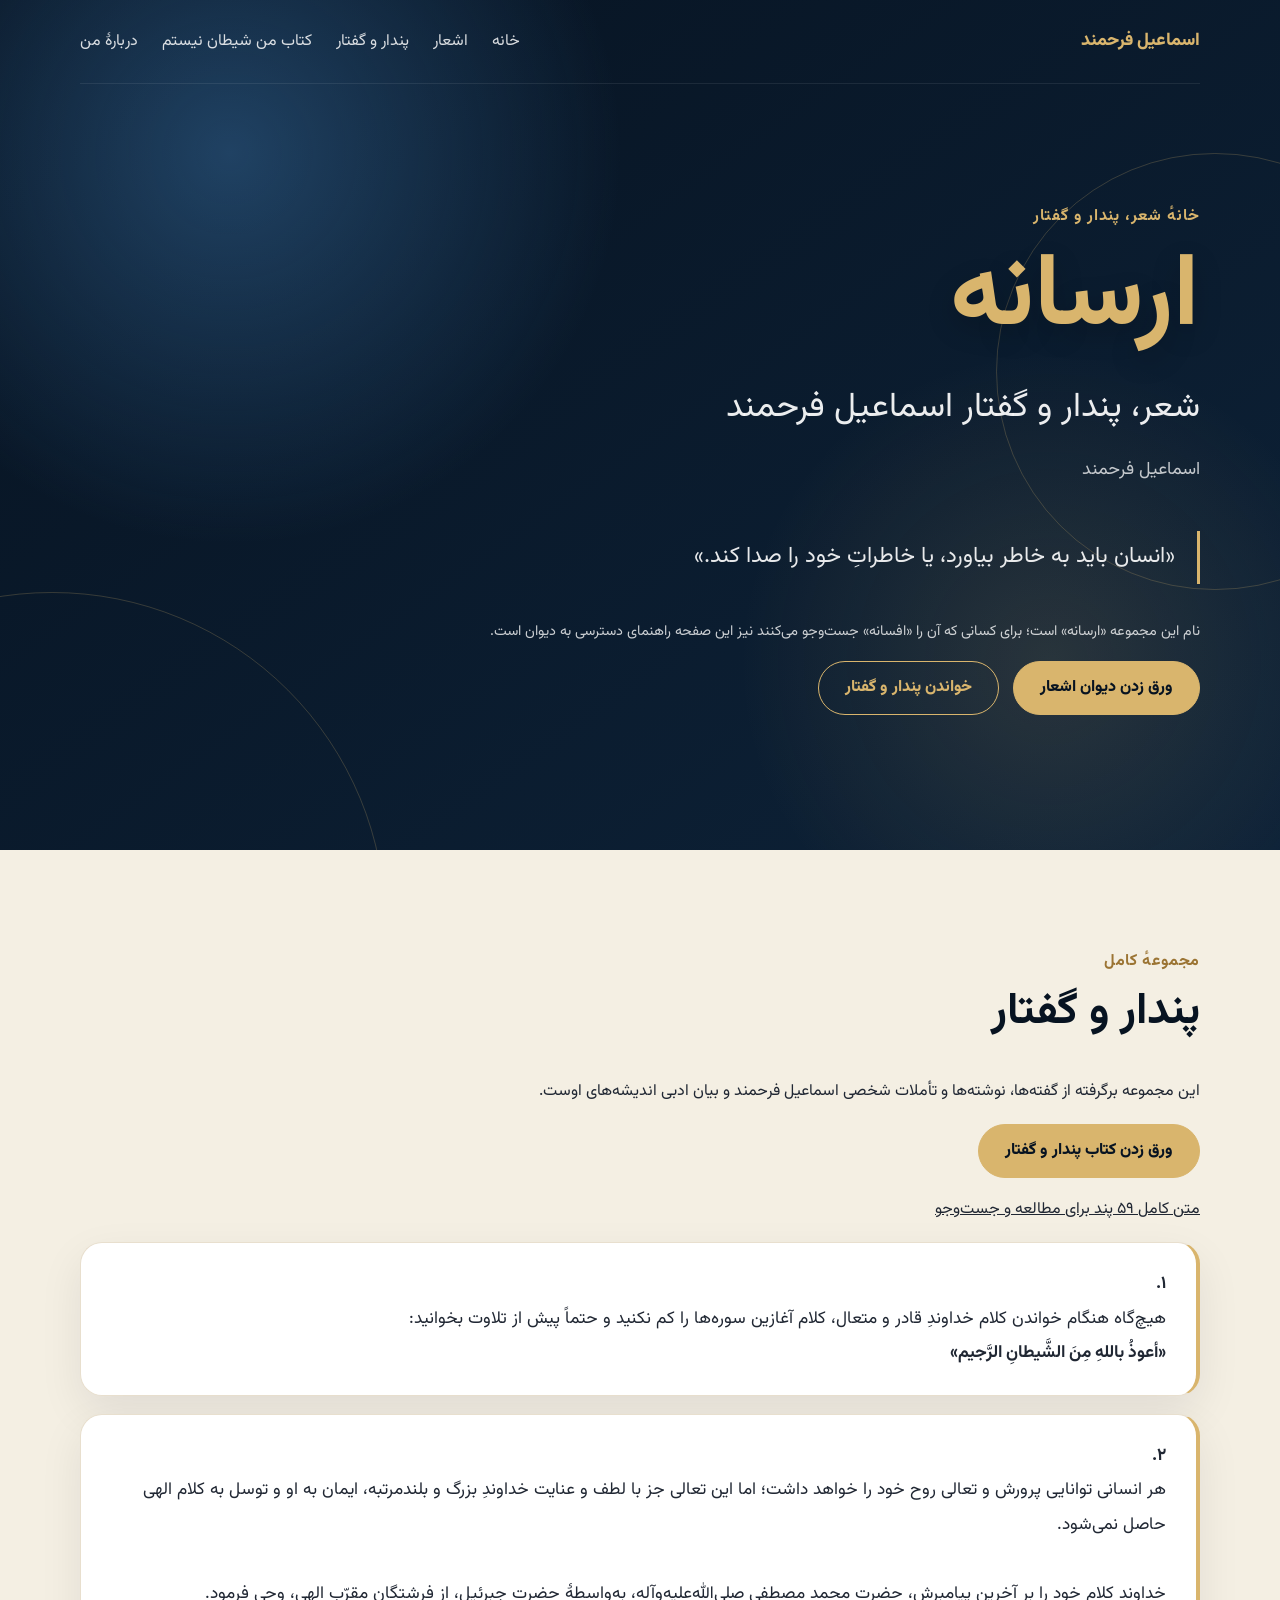
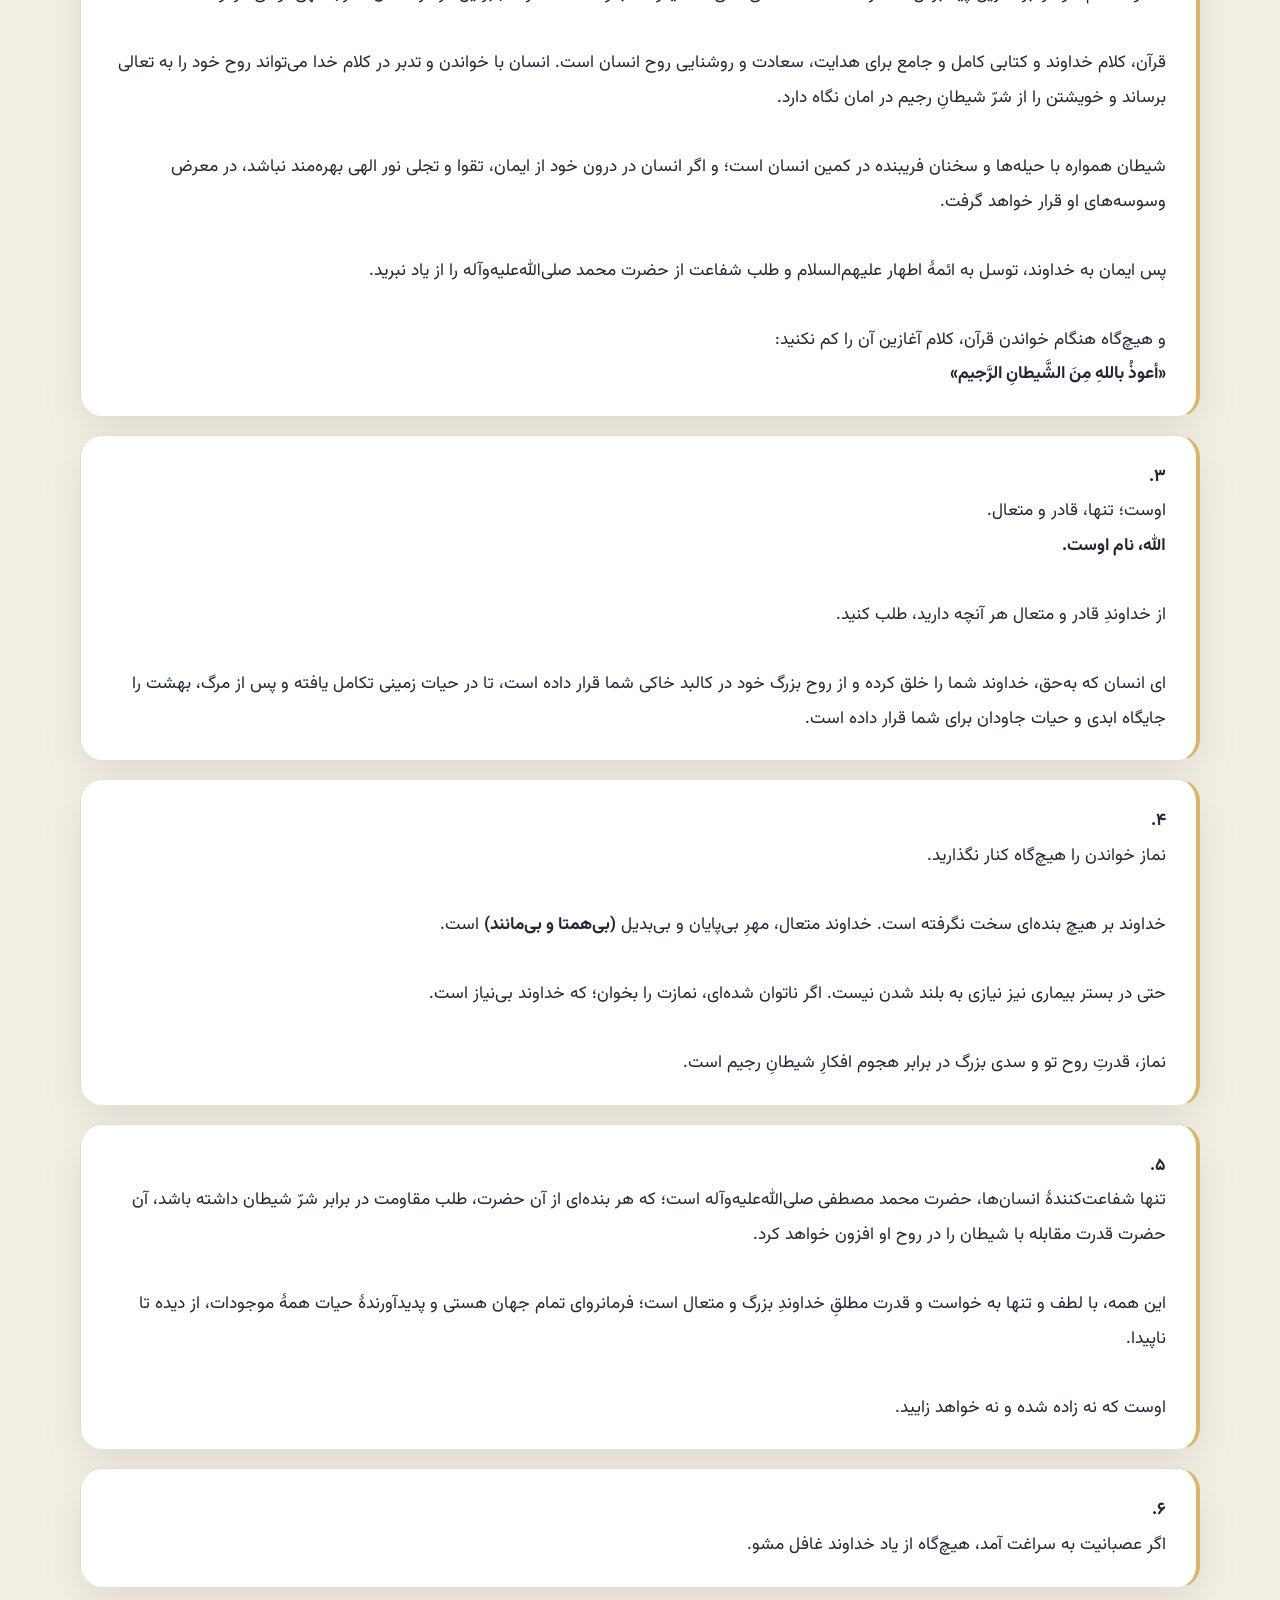
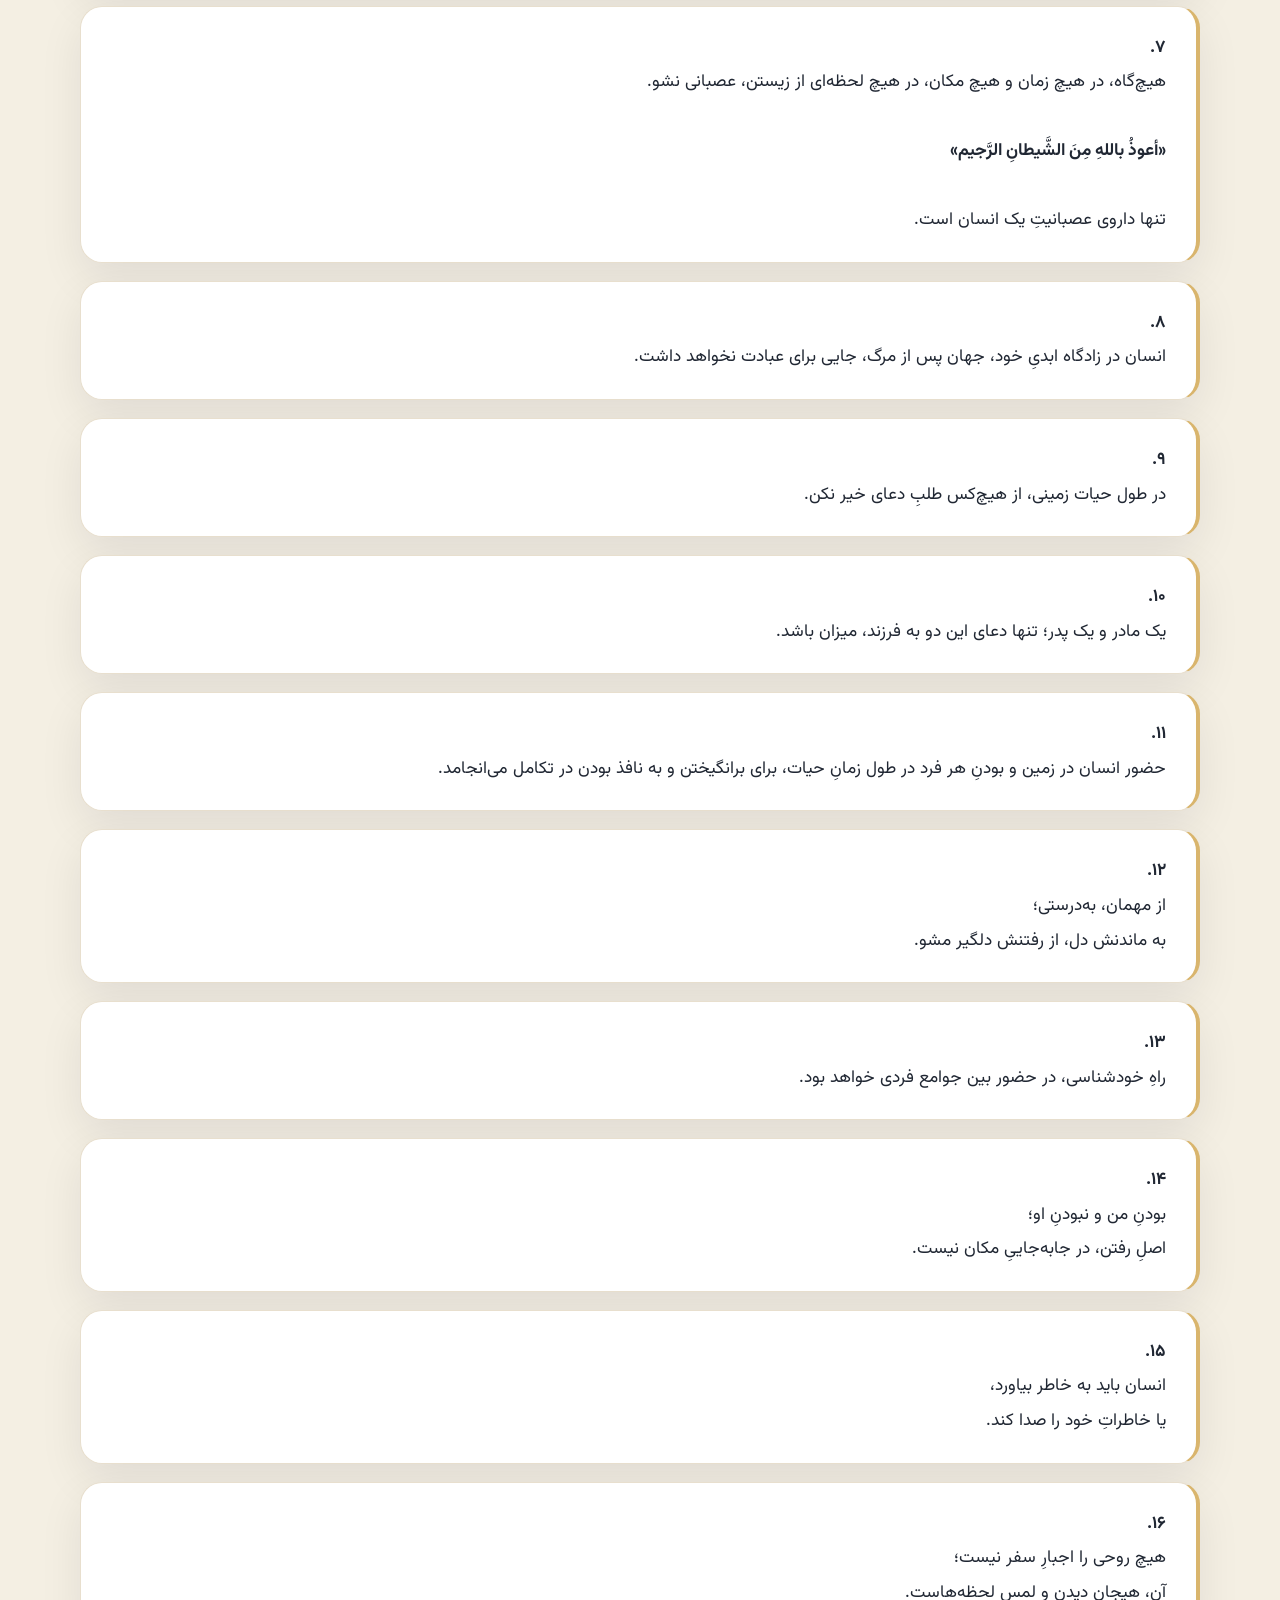
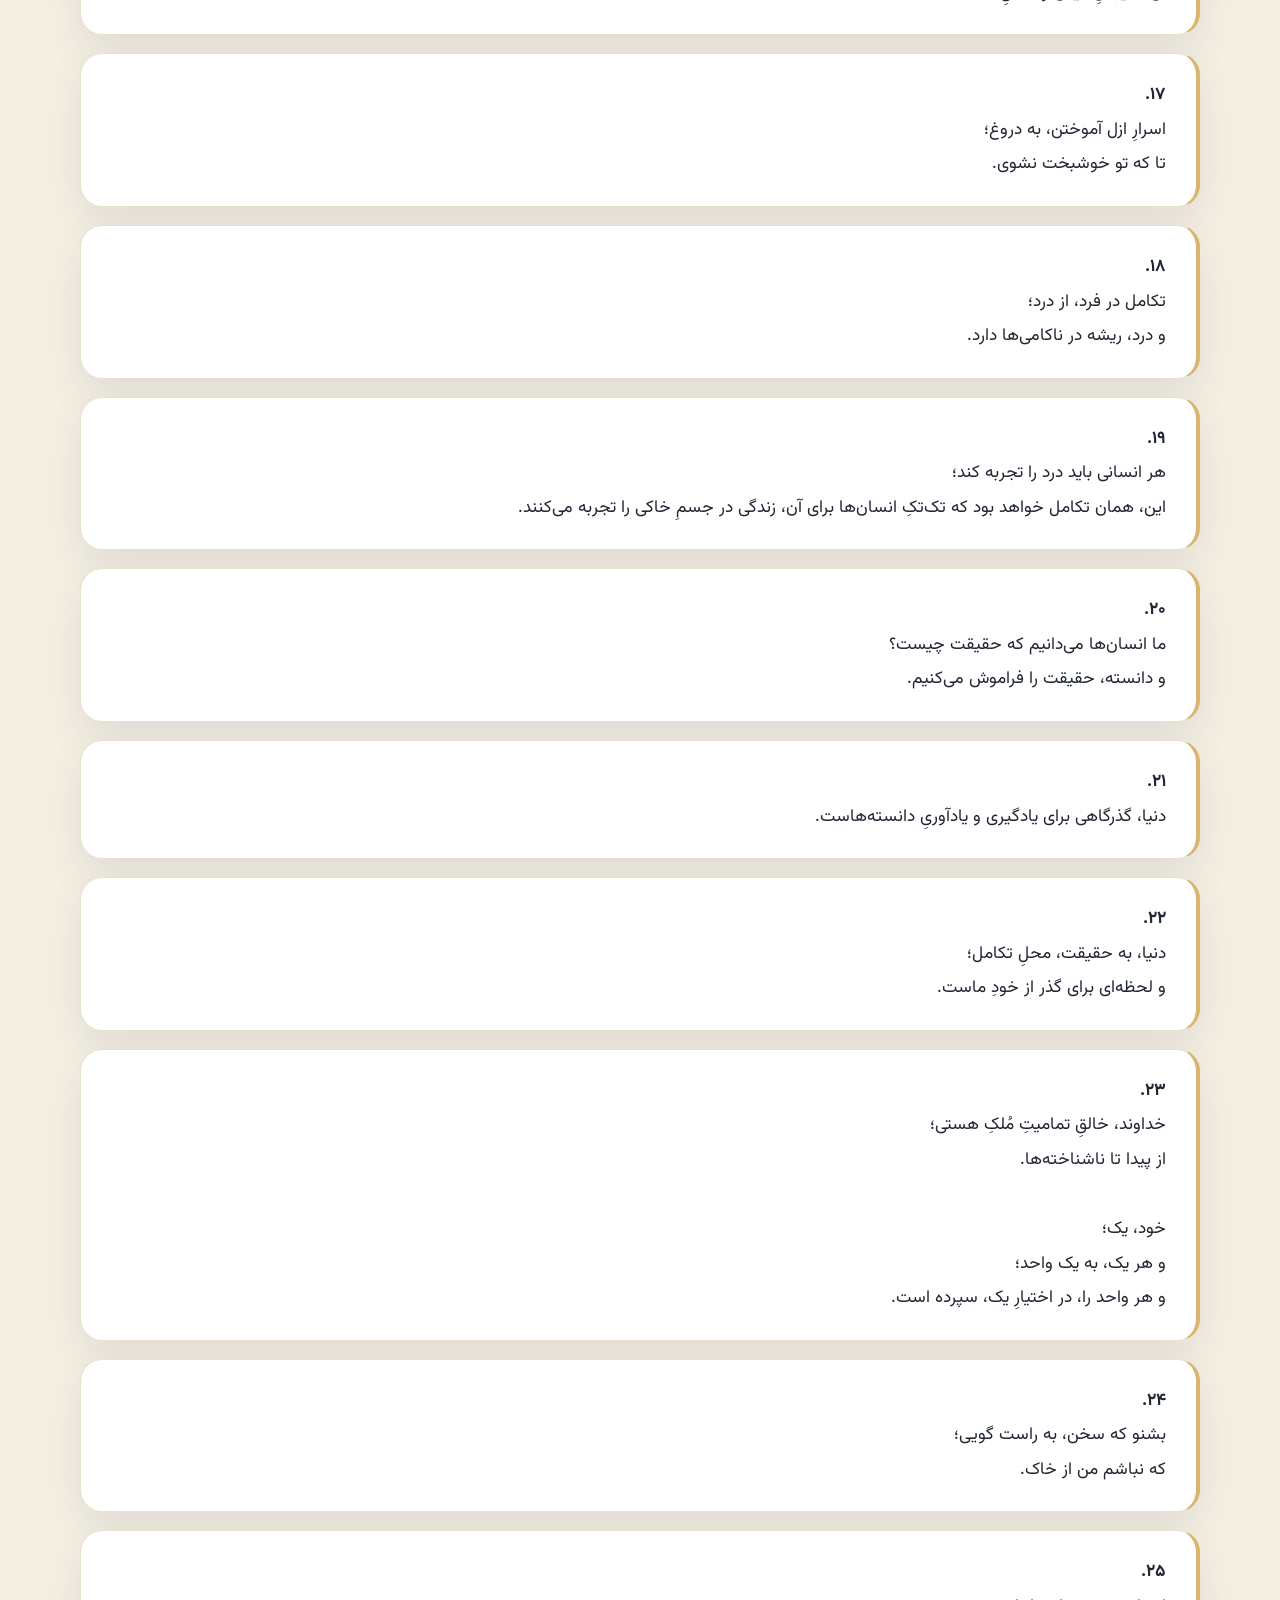
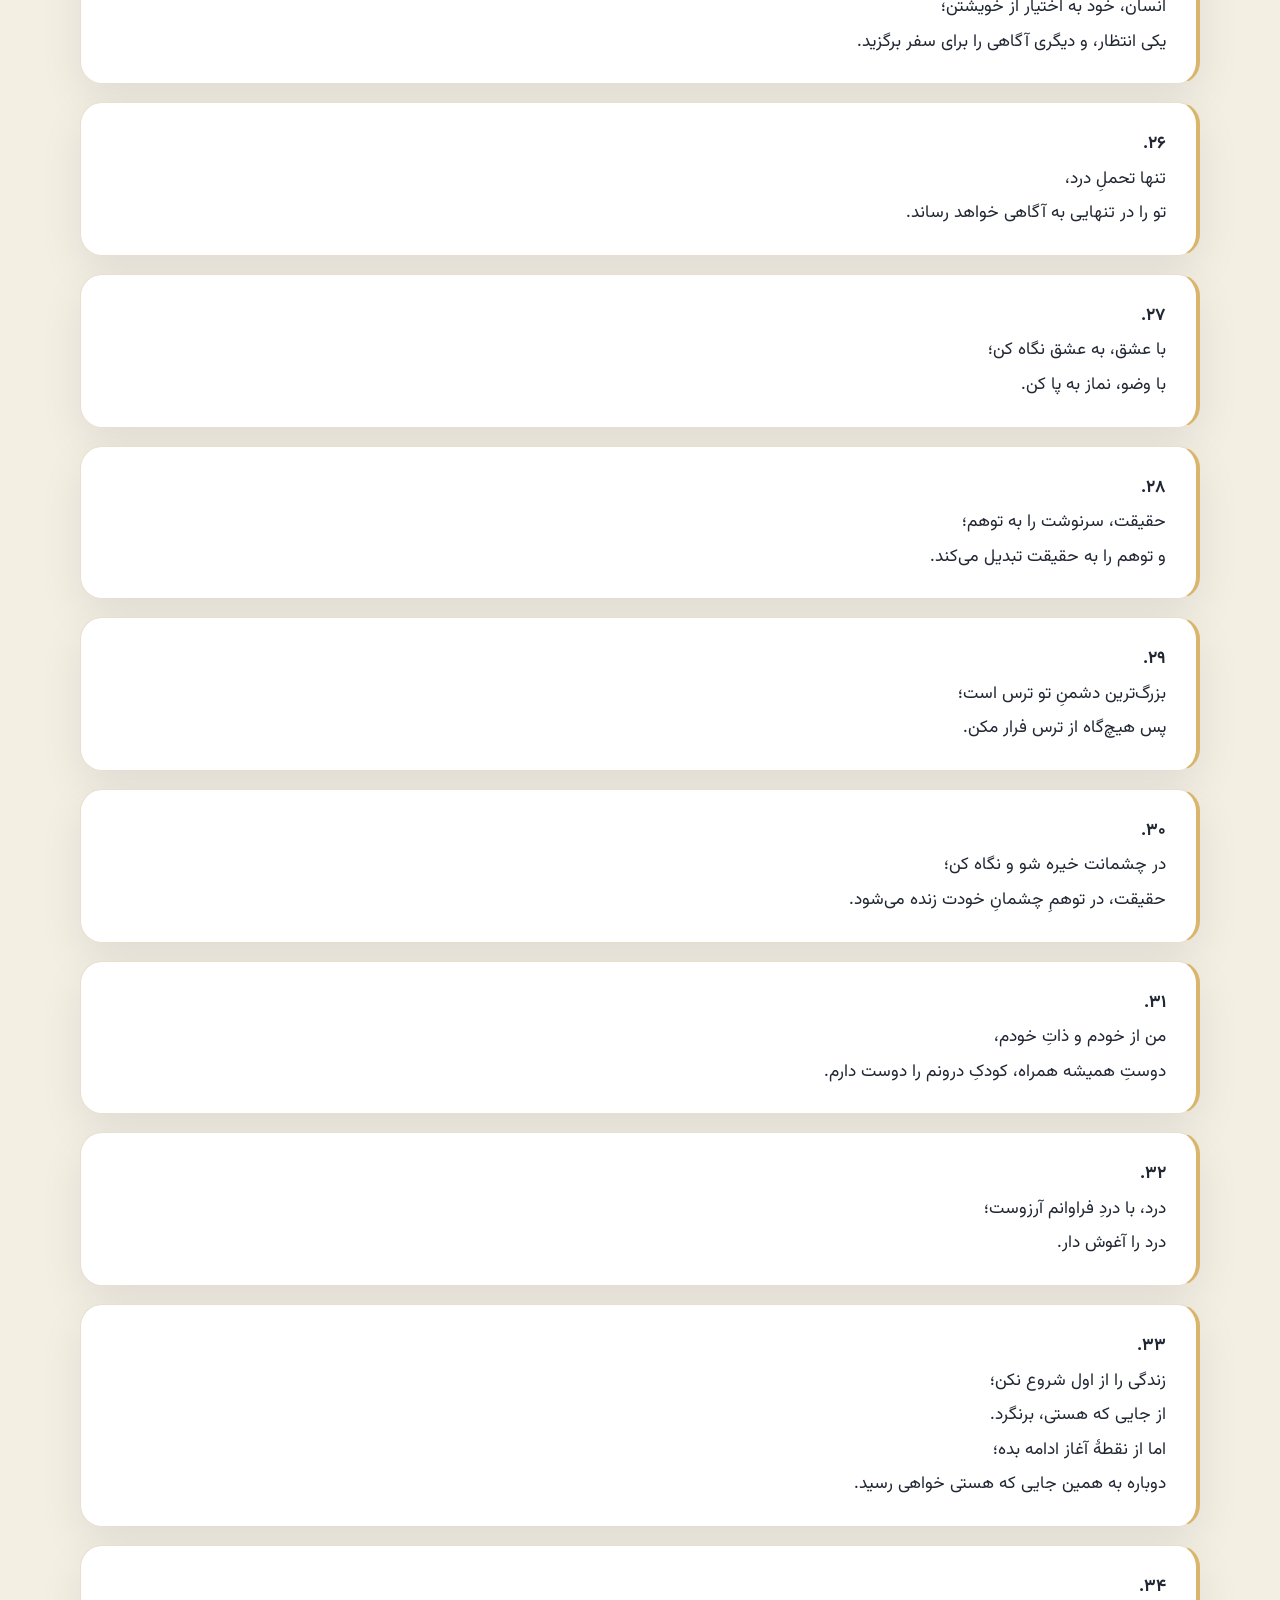
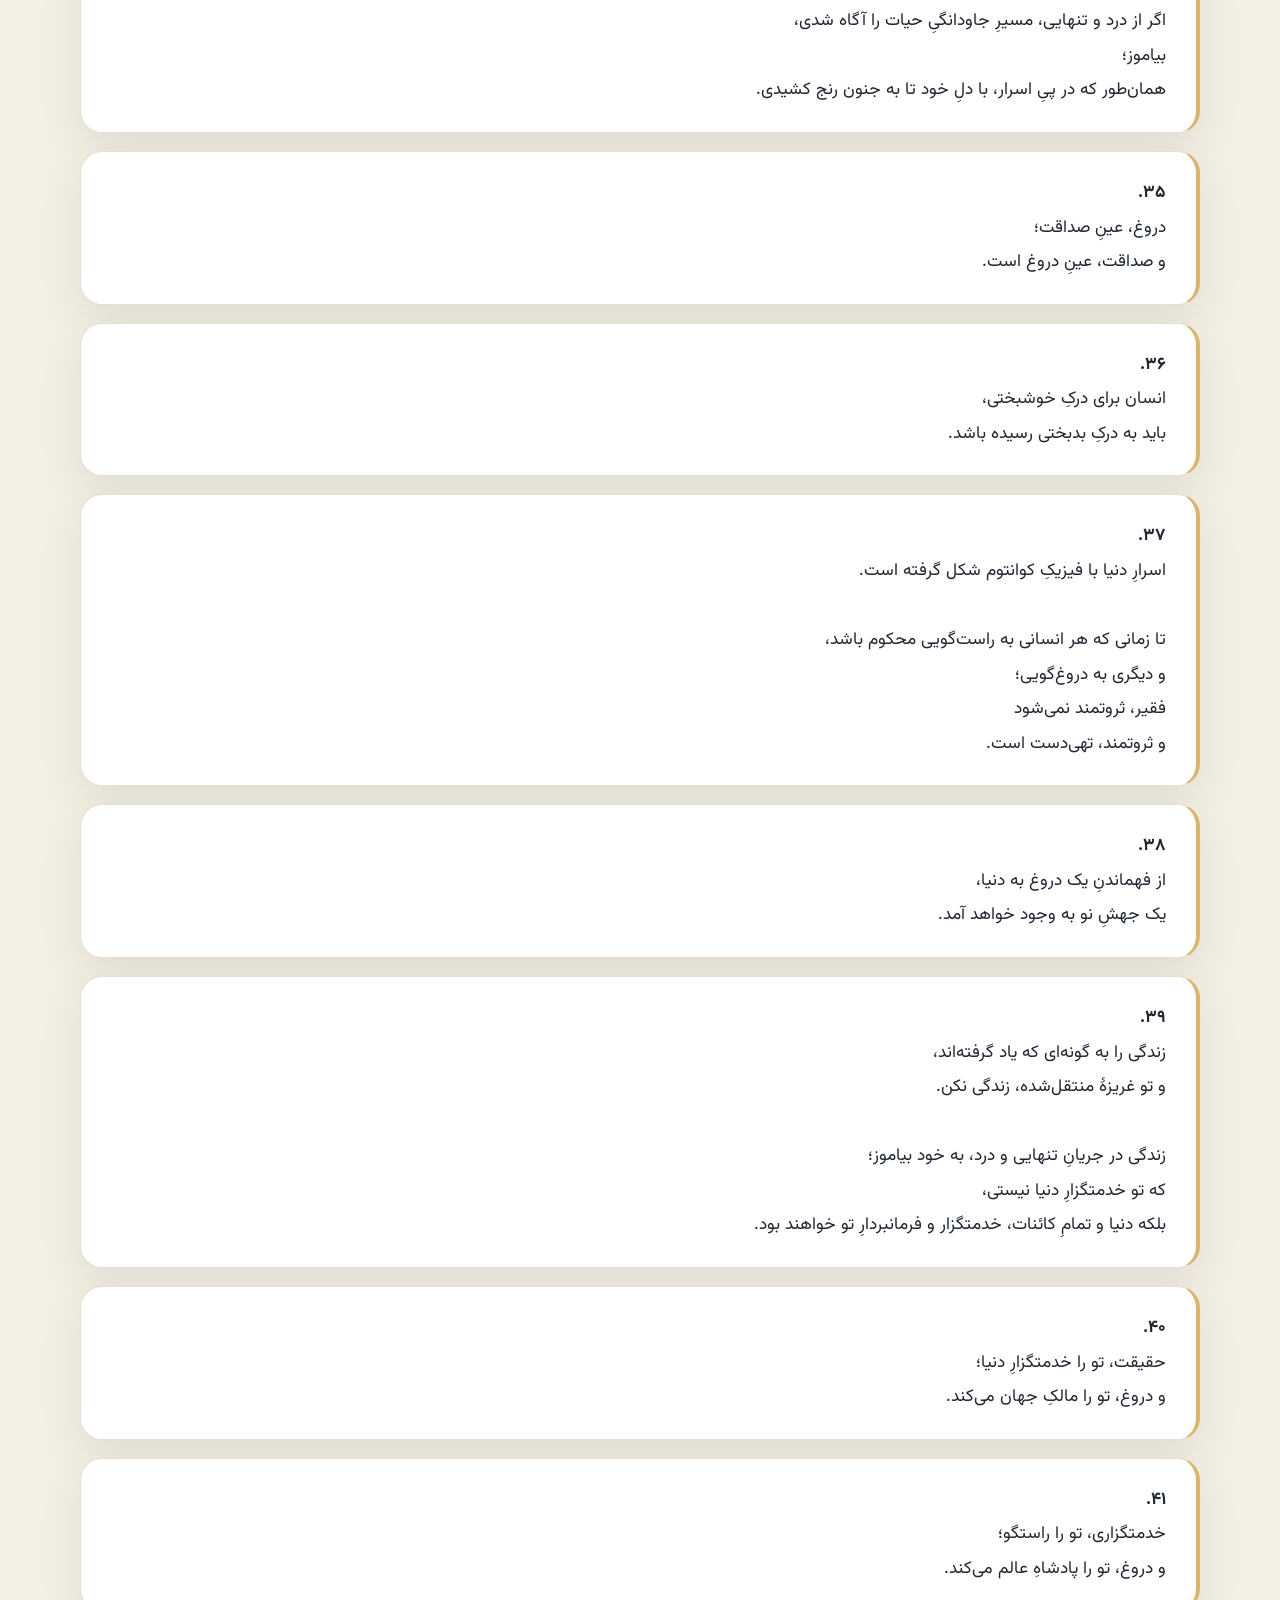
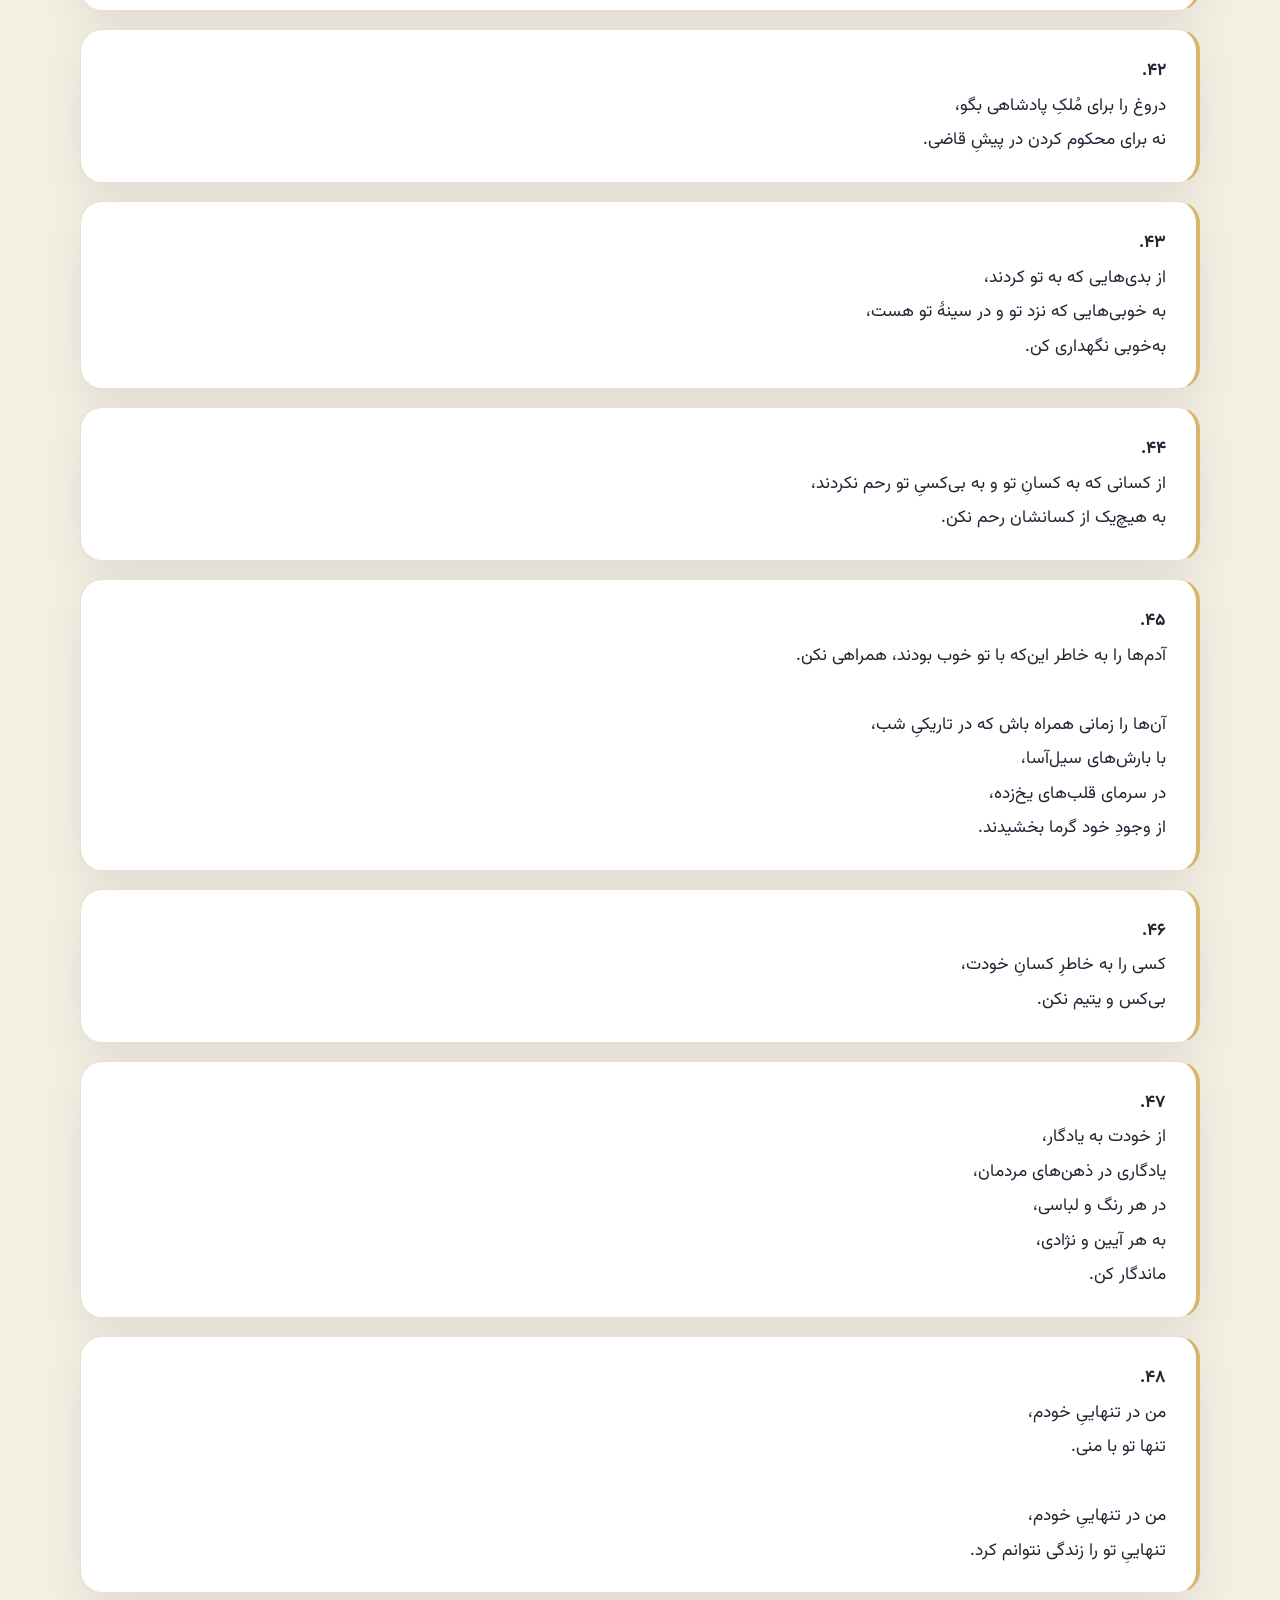
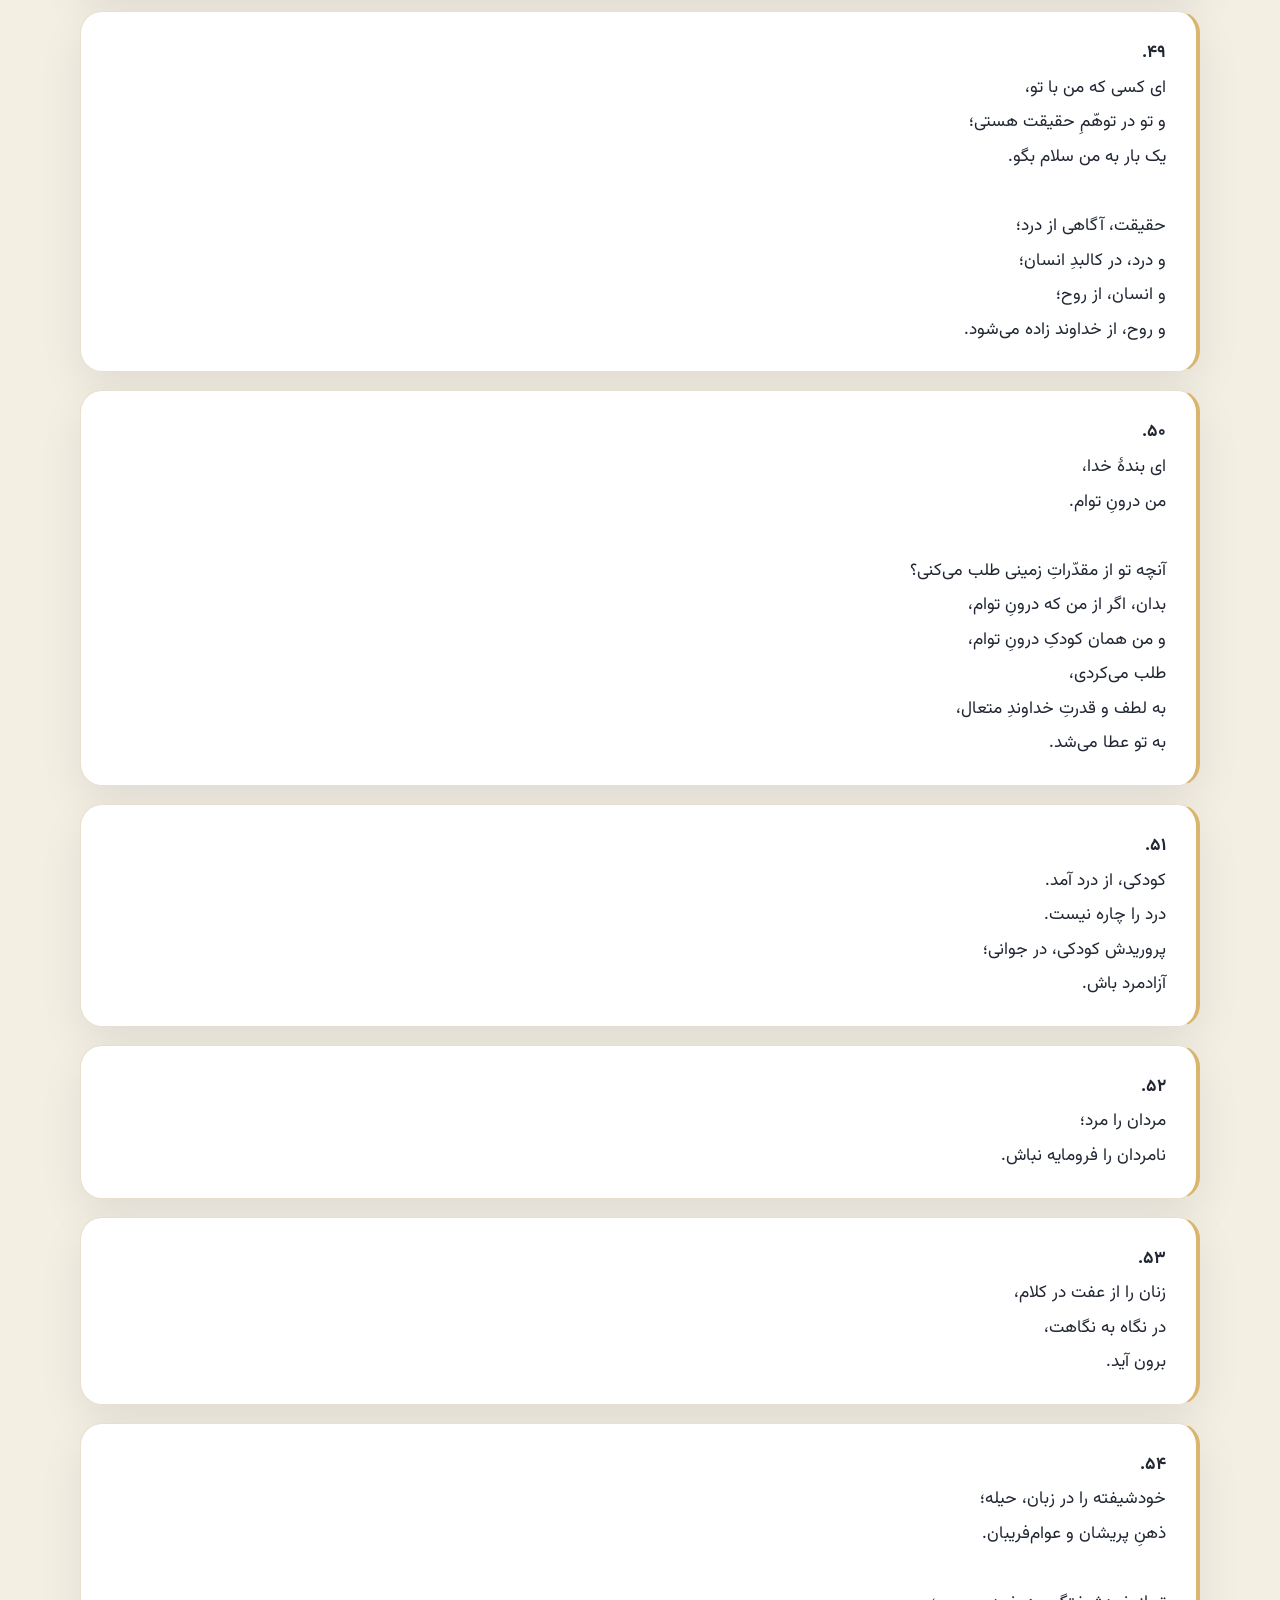
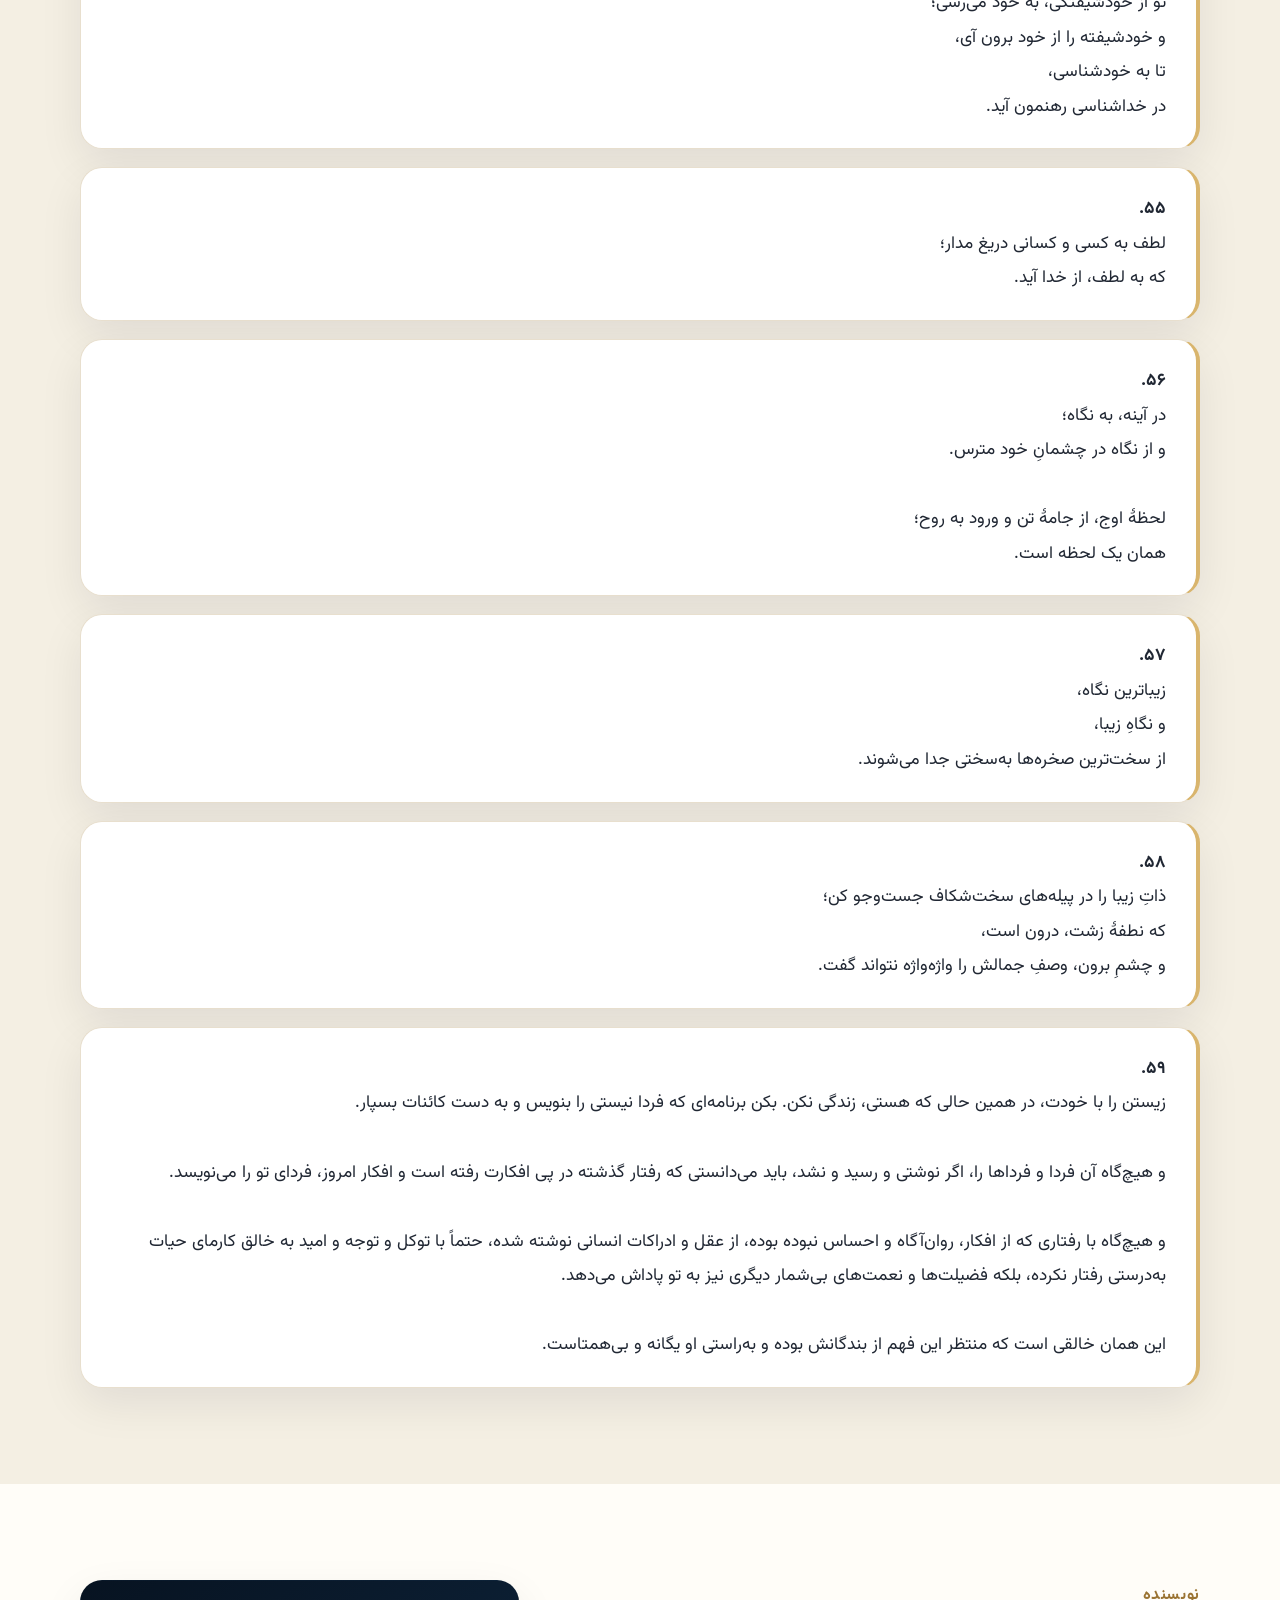
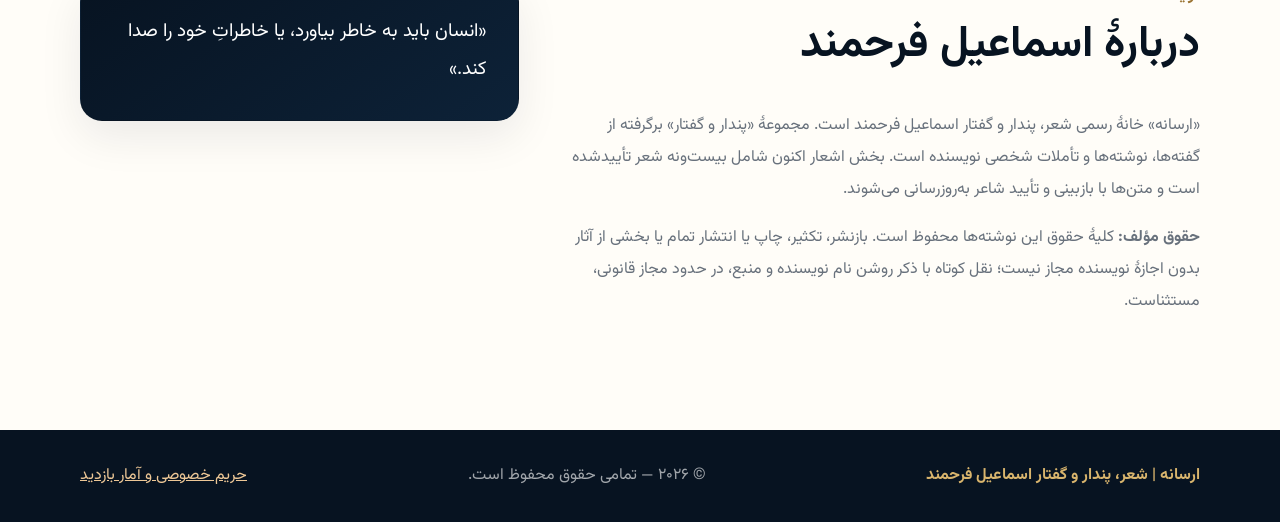
==== index.html @ 46fa3c2d "Open public book reader from Arsaneh homepage" ====
<!doctype html>
<html lang="fa" dir="rtl">
<head>
  <meta charset="utf-8">
  <meta name="viewport" content="width=device-width, initial-scale=1">
  <meta name="theme-color" content="#071321">
  <meta name="description" content="ارسانه، دیوان مصور اشعار و پندار و گفتار اسماعیل فرحمند؛ مجموعه شعر فارسی، اشعار عاشقانه و ادبیات معاصر. برای جست‌وجوی نام ارسانه یا افسانه از این صفحه دیدن کنید.">
  <meta name="author" content="اسماعیل فرحمند"><meta name="keywords" content="ارسانه, افسانه, دیوان ارسانه, اشعار اسماعیل فرحمند, اسماعیل فرحمند, شعر فارسی, پندار و گفتار">
  <meta name="robots" content="index,follow,max-image-preview:large">
  <meta property="og:locale" content="fa_IR">
  <meta property="og:type" content="website">
  <meta property="og:title" content="ارسانه | شعر، پندار و گفتار اسماعیل فرحمند">
  <meta property="og:description" content="ارسانه؛ شعر، پندار و گفتار اسماعیل فرحمند">
  <meta property="og:url" content="https://esmaeilfarahmandp-sys.github.io/">
  <link rel="canonical" href="https://esmaeilfarahmandp-sys.github.io/">
  <title>ارسانه | شعر، پندار و گفتار اسماعیل فرحمند</title>
  <link rel="stylesheet" href="style.css">

  <link rel="alternate" href="https://esmaeilfarahmandp-sys.github.io/sayings-text.html" title="متن کامل پندارنامه و گفتارها" type="text/html">
  <link rel="alternate" href="https://esmaeilfarahmandp-sys.github.io/poems-text.html" title="متن کامل اشعار ارسانه" type="text/html">
  <meta property="og:image:alt" content="دیوان شعر و پندار و گفتار اسماعیل فرحمند">
  <script type="application/ld+json">{"@context":"https://schema.org","@graph":[{"@type":"WebSite","@id":"https://esmaeilfarahmandp-sys.github.io/#website","name":"ارسانه","alternateName":["Arsaneh","اسماعیل فرحمند","دیوان ارسانه"],"url":"https://esmaeilfarahmandp-sys.github.io/","inLanguage":"fa-IR","publisher":{"@id":"https://esmaeilfarahmandp-sys.github.io/#author"}},{"@type":"Person","@id":"https://esmaeilfarahmandp-sys.github.io/#author","name":"اسماعیل فرحمند","alternateName":"Esmaeil Farahmand","url":"https://esmaeilfarahmandp-sys.github.io/"},{"@type":"CollectionPage","@id":"https://esmaeilfarahmandp-sys.github.io/#home","name":"ارسانه | دیوان اشعار و پندارنامه","url":"https://esmaeilfarahmandp-sys.github.io/","isPartOf":{"@id":"https://esmaeilfarahmandp-sys.github.io/#website"},"about":{"@id":"https://esmaeilfarahmandp-sys.github.io/#author"},"inLanguage":"fa-IR"}]}</script>
<link rel="alternate" type="application/rss+xml" title="تازه‌های ارسانه" href="feed.xml">
<script src="assets/arsaneh-analytics.js" defer></script>
</head>
<body>
  <a class="skip-link" href="#main-content">رفتن به محتوای اصلی</a>

  <header id="home" class="hero">
    <nav class="nav wrap" aria-label="ناوبری اصلی">
      <a class="brand" href="#home" aria-label="خانهٔ اسماعیل فرحمند">اسماعیل فرحمند</a>
      <div class="links">
        <a href="#home">خانه</a>
        <a href="poems.html">اشعار</a>
        <a href="sayings-book.html">پندار و گفتار</a>
        <a href="book-reader.html">کتاب من شیطان نیستم</a>
        <a href="#about">دربارهٔ من</a>
      </div>
    </nav>

    <section class="hero-content wrap" aria-labelledby="site-title">
      <p class="eyebrow">خانهٔ شعر، پندار و گفتار</p>
      <h1 id="site-title">ارسانه</h1>
      <h2>شعر، پندار و گفتار اسماعیل فرحمند</h2>
      <p class="author">اسماعیل فرحمند</p>
      <blockquote>«انسان باید به خاطر بیاورد، یا خاطراتِ خود را صدا کند.»</blockquote>
      <p class="search-alias" style="font-size:.9rem;opacity:.78">نام این مجموعه «ارسانه» است؛ برای کسانی که آن را «افسانه» جست‌وجو می‌کنند نیز این صفحه راهنمای دسترسی به دیوان است.</p>
      <div class="hero-actions">
        <a class="button" href="poems.html">ورق زدن دیوان اشعار</a>
        <a class="button button-ghost" href="#sayings">خواندن پندار و گفتار</a>
      </div>
    </section>
  </header>

  <main id="main-content">
    <section id="sayings" class="section wrap" aria-labelledby="sayings-title">
      <div class="section-head">
        <span>مجموعهٔ کامل</span>
        <h2 id="sayings-title">پندار و گفتار</h2>
        <p>این مجموعه برگرفته از گفته‌ها، نوشته‌ها و تأملات شخصی اسماعیل فرحمند و بیان ادبی اندیشه‌های اوست.</p>
      </div>
      <p><a class="button" href="sayings-book.html">ورق زدن کتاب پندار و گفتار</a></p>
      <p><a href="sayings-text.html">متن کامل ۵۹ پند برای مطالعه و جست‌وجو</a></p>
      <div class="sayings">
        <blockquote><strong>۱.</strong><br>هیچ‌گاه هنگام خواندن کلام خداوندِ قادر و متعال، کلام آغازین سوره‌ها را کم نکنید و حتماً پیش از تلاوت بخوانید:<br><strong>«أعوذُ باللهِ مِنَ الشَّيطانِ الرَّجيم»</strong></blockquote>
        <blockquote><strong>۲.</strong><br>هر انسانی توانایی پرورش و تعالی روح خود را خواهد داشت؛ اما این تعالی جز با لطف و عنایت خداوندِ بزرگ و بلندمرتبه، ایمان به او و توسل به کلام الهی حاصل نمی‌شود.<br><br>خداوند کلام خود را بر آخرین پیامبرش، حضرت محمد مصطفی صلی‌الله‌علیه‌وآله، به‌واسطهٔ حضرت جبرئیل، از فرشتگان مقرّب الهی، وحی فرمود.<br><br>قرآن، کلام خداوند و کتابی کامل و جامع برای هدایت، سعادت و روشنایی روح انسان است. انسان با خواندن و تدبر در کلام خدا می‌تواند روح خود را به تعالی برساند و خویشتن را از شرّ شیطانِ رجیم در امان نگاه دارد.<br><br>شیطان همواره با حیله‌ها و سخنان فریبنده در کمین انسان است؛ و اگر انسان در درون خود از ایمان، تقوا و تجلی نور الهی بهره‌مند نباشد، در معرض وسوسه‌های او قرار خواهد گرفت.<br><br>پس ایمان به خداوند، توسل به ائمهٔ اطهار علیهم‌السلام و طلب شفاعت از حضرت محمد صلی‌الله‌علیه‌وآله را از یاد نبرید.<br><br>و هیچ‌گاه هنگام خواندن قرآن، کلام آغازین آن را کم نکنید:<br><strong>«أعوذُ باللهِ مِنَ الشَّيطانِ الرَّجيم»</strong></blockquote>
        <blockquote><strong>۳.</strong><br>اوست؛ تنها، قادر و متعال.<br><strong>الله، نام اوست.</strong><br><br>از خداوندِ قادر و متعال هر آنچه دارید، طلب کنید.<br><br>ای انسان که به‌حق، خداوند شما را خلق کرده و از روح بزرگ خود در کالبد خاکی شما قرار داده است، تا در حیات زمینی تکامل یافته و پس از مرگ، بهشت را جایگاه ابدی و حیات جاودان برای شما قرار داده است.</blockquote>
        <blockquote><strong>۴.</strong><br>نماز خواندن را هیچ‌گاه کنار نگذارید.<br><br>خداوند بر هیچ بنده‌ای سخت نگرفته است. خداوند متعال، مهرِ بی‌پایان و بی‌بدیل <strong>(بی‌همتا و بی‌مانند)</strong> است.<br><br>حتی در بستر بیماری نیز نیازی به بلند شدن نیست. اگر ناتوان شده‌ای، نمازت را بخوان؛ که خداوند بی‌نیاز است.<br><br>نماز، قدرتِ روح تو و سدی بزرگ در برابر هجوم افکارِ شیطانِ رجیم است.</blockquote>
        <blockquote><strong>۵.</strong><br>تنها شفاعت‌کنندهٔ انسان‌ها، حضرت محمد مصطفی صلی‌الله‌علیه‌وآله است؛ که هر بنده‌ای از آن حضرت، طلب مقاومت در برابر شرّ شیطان داشته باشد، آن حضرت قدرت مقابله با شیطان را در روح او افزون خواهد کرد.<br><br>این همه، با لطف و تنها به خواست و قدرت مطلقِ خداوندِ بزرگ و متعال است؛ فرمانروای تمام جهان هستی و پدیدآورندهٔ حیات همهٔ موجودات، از دیده تا ناپیدا.<br><br>اوست که نه زاده شده و نه خواهد زایید.</blockquote>
        <blockquote><strong>۶.</strong><br>اگر عصبانیت به سراغت آمد، هیچ‌گاه از یاد خداوند غافل مشو.</blockquote>
        <blockquote><strong>۷.</strong><br>هیچ‌گاه، در هیچ زمان و هیچ مکان، در هیچ لحظه‌ای از زیستن، عصبانی نشو.<br><br><strong>«أعوذُ باللهِ مِنَ الشَّيطانِ الرَّجيم»</strong><br><br>تنها داروی عصبانیتِ یک انسان است.</blockquote>
        <blockquote><strong>۸.</strong><br>انسان در زادگاه ابدیِ خود، جهان پس از مرگ، جایی برای عبادت نخواهد داشت.</blockquote>
        <blockquote><strong>۹.</strong><br>در طول حیات زمینی، از هیچ‌کس طلبِ دعای خیر نکن.</blockquote>
        <blockquote><strong>۱۰.</strong><br>یک مادر و یک پدر؛ تنها دعای این دو به فرزند، میزان باشد.</blockquote>
        <blockquote><strong>۱۱.</strong><br>حضور انسان در زمین و بودنِ هر فرد در طول زمانِ حیات، برای برانگیختن و به نافذ بودن در تکامل می‌انجامد.</blockquote>
        <blockquote><strong>۱۲.</strong><br>از مهمان، به‌درستی؛<br>به ماندنش دل، از رفتنش دلگیر مشو.</blockquote>
        <blockquote><strong>۱۳.</strong><br>راهِ خودشناسی، در حضور بین جوامع فردی خواهد بود.</blockquote>
        <blockquote><strong>۱۴.</strong><br>بودنِ من و نبودنِ او؛<br>اصلِ رفتن، در جابه‌جاییِ مکان نیست.</blockquote>
        <blockquote><strong>۱۵.</strong><br>انسان باید به خاطر بیاورد،<br>یا خاطراتِ خود را صدا کند.</blockquote>
        <blockquote><strong>۱۶.</strong><br>هیچ روحی را اجبارِ سفر نیست؛<br>آن، هیجانِ دیدن و لمسِ لحظه‌هاست.</blockquote>
        <blockquote><strong>۱۷.</strong><br>اسرارِ ازل آموختن، به دروغ؛<br>تا که تو خوشبخت نشوی.</blockquote>
        <blockquote><strong>۱۸.</strong><br>تکامل در فرد، از درد؛<br>و درد، ریشه در ناکامی‌ها دارد.</blockquote>
        <blockquote><strong>۱۹.</strong><br>هر انسانی باید درد را تجربه کند؛<br>این، همان تکامل خواهد بود که تک‌تکِ انسان‌ها برای آن، زندگی در جسمِ خاکی را تجربه می‌کنند.</blockquote>
        <blockquote><strong>۲۰.</strong><br>ما انسان‌ها می‌دانیم که حقیقت چیست؟<br>و دانسته، حقیقت را فراموش می‌کنیم.</blockquote>
        <blockquote><strong>۲۱.</strong><br>دنیا، گذرگاهی برای یادگیری و یادآوریِ دانسته‌هاست.</blockquote>
        <blockquote><strong>۲۲.</strong><br>دنیا، به حقیقت، محلِ تکامل؛<br>و لحظه‌ای برای گذر از خودِ ماست.</blockquote>
        <blockquote><strong>۲۳.</strong><br>خداوند، خالقِ تمامیتِ مُلکِ هستی؛<br>از پیدا تا ناشناخته‌ها.<br><br>خود، یک؛<br>و هر یک، به یک واحد؛<br>و هر واحد را، در اختیارِ یک، سپرده است.</blockquote>
        <blockquote><strong>۲۴.</strong><br>بشنو که سخن، به راست گویی؛<br>که نباشم من از خاک.</blockquote>
        <blockquote><strong>۲۵.</strong><br>انسان، خود به اختیار از خویشتن؛<br>یکی انتظار، و دیگری آگاهی را برای سفر برگزید.</blockquote>
        <blockquote><strong>۲۶.</strong><br>تنها تحملِ درد،<br>تو را در تنهایی به آگاهی خواهد رساند.</blockquote>
        <blockquote><strong>۲۷.</strong><br>با عشق، به عشق نگاه کن؛<br>با وضو، نماز به پا کن.</blockquote>
        <blockquote><strong>۲۸.</strong><br>حقیقت، سرنوشت را به توهم؛<br>و توهم را به حقیقت تبدیل می‌کند.</blockquote>
        <blockquote><strong>۲۹.</strong><br>بزرگ‌ترین دشمنِ تو ترس است؛<br>پس هیچ‌گاه از ترس فرار مکن.</blockquote>
        <blockquote><strong>۳۰.</strong><br>در چشمانت خیره شو و نگاه کن؛<br>حقیقت، در توهمِ چشمانِ خودت زنده می‌شود.</blockquote>
        <blockquote><strong>۳۱.</strong><br>من از خودم و ذاتِ خودم،<br>دوستِ همیشه همراه، کودکِ درونم را دوست دارم.</blockquote>
        <blockquote><strong>۳۲.</strong><br>درد، با دردِ فراوانم آرزوست؛<br>درد را آغوش دار.</blockquote>
        <blockquote><strong>۳۳.</strong><br>زندگی را از اول شروع نکن؛<br>از جایی که هستی، برنگرد.<br>اما از نقطهٔ آغاز ادامه بده؛<br>دوباره به همین جایی که هستی خواهی رسید.</blockquote>
        <blockquote><strong>۳۴.</strong><br>اگر از درد و تنهایی، مسیرِ جاودانگیِ حیات را آگاه شدی،<br>بیاموز؛<br>همان‌طور که در پیِ اسرار، با دلِ خود تا به جنون رنج کشیدی.</blockquote>
        <blockquote><strong>۳۵.</strong><br>دروغ، عینِ صداقت؛<br>و صداقت، عینِ دروغ است.</blockquote>
        <blockquote><strong>۳۶.</strong><br>انسان برای درکِ خوشبختی،<br>باید به درکِ بدبختی رسیده باشد.</blockquote>
        <blockquote><strong>۳۷.</strong><br>اسرارِ دنیا با فیزیکِ کوانتوم شکل گرفته است.<br><br>تا زمانی که هر انسانی به راست‌گویی محکوم باشد،<br>و دیگری به دروغ‌گویی؛<br>فقیر، ثروتمند نمی‌شود<br>و ثروتمند، تهی‌دست است.</blockquote>
        <blockquote><strong>۳۸.</strong><br>از فهماندنِ یک دروغ به دنیا،<br>یک جهشِ نو به وجود خواهد آمد.</blockquote>
        <blockquote><strong>۳۹.</strong><br>زندگی را به گونه‌ای که یاد گرفته‌اند،<br>و تو غریزهٔ منتقل‌شده، زندگی نکن.<br><br>زندگی در جریانِ تنهایی و درد، به خود بیاموز؛<br>که تو خدمتگزارِ دنیا نیستی،<br>بلکه دنیا و تمامِ کائنات، خدمتگزار و فرمانبردارِ تو خواهند بود.</blockquote>
        <blockquote><strong>۴۰.</strong><br>حقیقت، تو را خدمتگزارِ دنیا؛<br>و دروغ، تو را مالکِ جهان می‌کند.</blockquote>
        <blockquote><strong>۴۱.</strong><br>خدمتگزاری، تو را راستگو؛<br>و دروغ، تو را پادشاهِ عالم می‌کند.</blockquote>
        <blockquote><strong>۴۲.</strong><br>دروغ را برای مُلکِ پادشاهی بگو،<br>نه برای محکوم کردن در پیشِ قاضی.</blockquote>
        <blockquote><strong>۴۳.</strong><br>از بدی‌هایی که به تو کردند،<br>به خوبی‌هایی که نزد تو و در سینهٔ تو هست،<br>به‌خوبی نگهداری کن.</blockquote>
        <blockquote><strong>۴۴.</strong><br>از کسانی که به کسانِ تو و به بی‌کسیِ تو رحم نکردند،<br>به هیچ‌یک از کسانشان رحم نکن.</blockquote>
        <blockquote><strong>۴۵.</strong><br>آدم‌ها را به خاطر این‌که با تو خوب بودند، همراهی نکن.<br><br>آن‌ها را زمانی همراه باش که در تاریکیِ شب،<br>با بارش‌های سیل‌آسا،<br>در سرمای قلب‌های یخ‌زده،<br>از وجودِ خود گرما بخشیدند.</blockquote>
        <blockquote><strong>۴۶.</strong><br>کسی را به خاطرِ کسانِ خودت،<br>بی‌کس و یتیم نکن.</blockquote>
        <blockquote><strong>۴۷.</strong><br>از خودت به یادگار،<br>یادگاری در ذهن‌های مردمان،<br>در هر رنگ و لباسی،<br>به هر آیین و نژادی،<br>ماندگار کن.</blockquote>
        <blockquote><strong>۴۸.</strong><br>من در تنهاییِ خودم،<br>تنها تو با منی.<br><br>من در تنهاییِ خودم،<br>تنهاییِ تو را زندگی نتوانم کرد.</blockquote>
        <blockquote><strong>۴۹.</strong><br>ای کسی که من با تو،<br>و تو در توهّمِ حقیقت هستی؛<br>یک بار به من سلام بگو.<br><br>حقیقت، آگاهی از درد؛<br>و درد، در کالبدِ انسان؛<br>و انسان، از روح؛<br>و روح، از خداوند زاده می‌شود.</blockquote>
        <blockquote><strong>۵۰.</strong><br>ای بندهٔ خدا،<br>من درونِ توام.<br><br>آنچه تو از مقدّراتِ زمینی طلب می‌کنی؟<br>بدان، اگر از من که درونِ توام،<br>و من همان کودکِ درونِ توام،<br>طلب می‌کردی،<br>به لطف و قدرتِ خداوندِ متعال،<br>به تو عطا می‌شد.</blockquote>
        <blockquote><strong>۵۱.</strong><br>کودکی، از درد آمد.<br>درد را چاره نیست.<br>پروریدش کودکی، در جوانی؛<br>آزادمرد باش.</blockquote>
        <blockquote><strong>۵۲.</strong><br>مردان را مرد؛<br>نامردان را فرومایه نباش.</blockquote>
        <blockquote><strong>۵۳.</strong><br>زنان را از عفت در کلام،<br>در نگاه به نگاهت،<br>برون آید.</blockquote>
        <blockquote><strong>۵۴.</strong><br>خودشیفته را در زبان، حیله؛<br>ذهنِ پریشان و عوام‌فریبان.<br><br>تو از خودشیفتگی، به خود می‌رسی؛<br>و خودشیفته را از خود برون آی،<br>تا به خودشناسی،<br>در خداشناسی رهنمون آید.</blockquote>
        <blockquote><strong>۵۵.</strong><br>لطف به کسی و کسانی دریغ مدار؛<br>که به لطف، از خدا آید.</blockquote>
        <blockquote><strong>۵۶.</strong><br>در آینه، به نگاه؛<br>و از نگاه در چشمانِ خود مترس.<br><br>لحظهٔ اوج، از جامهٔ تن و ورود به روح؛<br>همان یک لحظه است.</blockquote>
        <blockquote><strong>۵۷.</strong><br>زیباترین نگاه،<br>و نگاهِ زیبا،<br>از سخت‌ترین صخره‌ها به‌سختی جدا می‌شوند.</blockquote>
        <blockquote><strong>۵۸.</strong><br>ذاتِ زیبا را در پیله‌های سخت‌شکاف جست‌وجو کن؛<br>که نطفهٔ زشت، درون است،<br>و چشمِ برون، وصفِ جمالش را واژه‌واژه نتواند گفت.</blockquote>
      
        <blockquote id="pand-59"><strong>۵۹.</strong><br>زیستن را با خودت، در همین حالی که هستی، زندگی نکن. بکن برنامه‌ای که فردا نیستی را بنویس و به دست کائنات بسپار.<br><br>و هیچ‌گاه آن فردا و فرداها را، اگر نوشتی و رسید و نشد، باید می‌دانستی که رفتار گذشته در پی افکارت رفته است و افکار امروز، فردای تو را می‌نویسد.<br><br>و هیچ‌گاه با رفتاری که از افکار، روان‌آگاه و احساس نبوده بوده، از عقل و ادراکات انسانی نوشته شده، حتماً با توکل و توجه و امید به خالق کارمای حیات به‌درستی رفتار نکرده، بلکه فضیلت‌ها و نعمت‌های بی‌شمار دیگری نیز به تو پاداش می‌دهد.<br><br>این همان خالقی است که منتظر این فهم از بندگانش بوده و به‌راستی او یگانه و بی‌همتاست.</blockquote>
      </div>
    </section>

    <section id="about" class="section alt" aria-labelledby="about-title">
      <div class="wrap about">
        <div>
          <div class="section-head">
            <span>نویسنده</span>
            <h2 id="about-title">دربارهٔ اسماعیل فرحمند</h2>
          </div>
          <p>«ارسانه» خانهٔ رسمی شعر، پندار و گفتار اسماعیل فرحمند است. مجموعهٔ «پندار و گفتار» برگرفته از گفته‌ها، نوشته‌ها و تأملات شخصی نویسنده است. بخش اشعار اکنون شامل بیست‌ونه شعر تأییدشده است و متن‌ها با بازبینی و تأیید شاعر به‌روزرسانی می‌شوند.</p>
          <p><strong>حقوق مؤلف:</strong> کلیهٔ حقوق این نوشته‌ها محفوظ است. بازنشر، تکثیر، چاپ یا انتشار تمام یا بخشی از آثار بدون اجازهٔ نویسنده مجاز نیست؛ نقل کوتاه با ذکر روشن نام نویسنده و منبع، در حدود مجاز قانونی، مستثناست.</p>
        </div>
        <aside class="quote" aria-label="سخن نویسنده">«انسان باید به خاطر بیاورد، یا خاطراتِ خود را صدا کند.»</aside>
      </div>
    </section>
  </main>

  <footer>
    <div class="wrap footer-content">
      <strong>ارسانه | شعر، پندار و گفتار اسماعیل فرحمند</strong>
      <span>© ۲۰۲۶ — تمامی حقوق محفوظ است.</span>
      <a href="privacy.html" style="color:#edc796">حریم خصوصی و آمار بازدید</a>
    </div>
  </footer>
</body>
</html>
---- style.css ----
@import url('https://fonts.googleapis.com/css2?family=Vazirmatn:wght@400;500;600;700;800&display=swap');

:root {
  --navy: #071321;
  --navy-2: #0d2238;
  --navy-3: #173a5c;
  --gold: #d9b56d;
  --gold-dark: #9b7433;
  --cream: #f4efe3;
  --paper: #fffdf8;
  --ink: #202733;
  --muted: #68717c;
  --line: #e8dfce;
  --shadow: 0 16px 44px rgba(7, 19, 33, .08);
  --radius: 22px;
}

* { box-sizing: border-box; }
html { scroll-behavior: smooth; }
body {
  margin: 0;
  font-family: "Vazirmatn", Tahoma, sans-serif;
  background: var(--cream);
  color: var(--ink);
  line-height: 2;
  text-rendering: optimizeLegibility;
}
a { color: inherit; }
.wrap { width: min(1120px, 90%); margin-inline: auto; }

.skip-link {
  position: fixed;
  top: -100px;
  right: 20px;
  z-index: 100;
  padding: 10px 18px;
  border-radius: 0 0 10px 10px;
  background: var(--gold);
  color: var(--navy);
  font-weight: 800;
  text-decoration: none;
}
.skip-link:focus { top: 0; }

.hero {
  min-height: 90vh;
  position: relative;
  overflow: hidden;
  color: #fff;
  background:
    radial-gradient(circle at 18% 18%, rgba(51, 102, 150, .55) 0, transparent 31%),
    radial-gradient(circle at 82% 78%, rgba(217, 181, 109, .14) 0, transparent 25%),
    linear-gradient(145deg, var(--navy), var(--navy-2));
}
.hero::before,
.hero::after {
  content: "";
  position: absolute;
  border: 1px solid rgba(217, 181, 109, .22);
  border-radius: 50%;
  pointer-events: none;
}
.hero::before { width: 52vw; height: 52vw; left: -22vw; bottom: -32vw; }
.hero::after { width: 34vw; height: 34vw; right: -12vw; top: 17vh; }

.nav {
  min-height: 84px;
  display: flex;
  justify-content: space-between;
  align-items: center;
  gap: 30px;
  position: relative;
  z-index: 2;
  border-bottom: 1px solid rgba(255,255,255,.08);
}
.brand {
  color: var(--gold);
  font-weight: 800;
  font-size: 1.12rem;
  text-decoration: none;
  white-space: nowrap;
}
.links { display: flex; gap: 24px; flex-wrap: wrap; }
.links a {
  color: #fff;
  text-decoration: none;
  opacity: .84;
  transition: opacity .2s ease, color .2s ease;
}
.links a:hover,
.links a:focus-visible { opacity: 1; color: var(--gold); }

.hero-content {
  padding: 13vh 0 15vh;
  position: relative;
  z-index: 2;
}
.eyebrow {
  margin: 0;
  color: var(--gold);
  font-weight: 700;
  letter-spacing: .06em;
}
.hero h1 {
  max-width: 900px;
  margin: .08em 0 0;
  color: var(--gold);
  font-size: clamp(3rem, 8vw, 7rem);
  line-height: 1.15;
  text-shadow: 0 10px 28px rgba(0,0,0,.22);
}
.hero h2 {
  margin: .45em 0 0;
  font-size: clamp(1.25rem, 3vw, 2.15rem);
  font-weight: 400;
  color: rgba(255,255,255,.92);
}
.author { margin-top: 10px; font-size: 1.12rem; color: rgba(255,255,255,.75); }
.hero blockquote {
  max-width: 620px;
  margin: 42px 0 34px;
  padding: 4px 22px 4px 0;
  border-right: 3px solid var(--gold);
  font-size: clamp(1.1rem, 2vw, 1.4rem);
  color: rgba(255,255,255,.9);
}
.hero-actions { display: flex; gap: 14px; flex-wrap: wrap; }
.button {
  display: inline-flex;
  align-items: center;
  justify-content: center;
  min-height: 48px;
  padding: 10px 26px;
  border: 1px solid var(--gold);
  border-radius: 999px;
  background: var(--gold);
  color: var(--navy);
  font-weight: 800;
  text-decoration: none;
  transition: transform .2s ease, box-shadow .2s ease, background .2s ease;
}
.button:hover { transform: translateY(-2px); box-shadow: 0 12px 30px rgba(0,0,0,.2); }
.button-ghost { background: transparent; color: var(--gold); }
.button-ghost:hover { background: rgba(217,181,109,.1); }

.section { padding: 96px 0; scroll-margin-top: 24px; }
.alt { background: var(--paper); }
.section-head span {
  color: var(--gold-dark);
  font-weight: 700;
  letter-spacing: .04em;
}
.section-head h2 {
  margin: .08em 0 .75em;
  color: var(--navy);
  font-size: clamp(2rem, 4vw, 2.75rem);
  line-height: 1.4;
}
.lead { max-width: 820px; font-size: 1.12rem; color: var(--muted); }

.cards {
  display: grid;
  grid-template-columns: repeat(3, minmax(0, 1fr));
  gap: 22px;
  margin-top: 38px;
}
.card,
.poem,
.sayings blockquote,
.quote {
  border: 1px solid var(--line);
  border-radius: var(--radius);
  background: #fff;
  box-shadow: var(--shadow);
}
.card { position: relative; padding: 30px; overflow: hidden; }
.card::after {
  content: "";
  position: absolute;
  width: 100px;
  height: 100px;
  left: -50px;
  bottom: -50px;
  border-radius: 50%;
  background: rgba(217,181,109,.12);
}
.card-number { color: var(--gold); font-weight: 800; font-size: .95rem; }
.card h3,
.poem h3 { margin: .35em 0 .55em; color: var(--gold-dark); font-size: 1.35rem; }
.card p { margin: 0; color: var(--muted); }

.poem-grid { display: grid; grid-template-columns: repeat(2, minmax(0, 1fr)); gap: 22px; }
.poem { padding: 30px; }
.poem p { margin: 0; white-space: normal; }
.world { border-color: var(--gold); background: #fffaf0; }

.sayings { display: grid; gap: 18px; }
.sayings blockquote {
  margin: 0;
  padding: 24px 30px;
  border-right: 4px solid var(--gold);
  font-size: 1.08rem;
}

.about {
  display: grid;
  grid-template-columns: 1.45fr 1fr;
  gap: 44px;
  align-items: start;
}
.about p { color: var(--muted); }
.quote {
  margin: 0;
  padding: 32px;
  border-color: transparent;
  background: linear-gradient(145deg, var(--navy), var(--navy-2));
  color: #fff;
  font-size: 1.18rem;
}

footer { padding: 30px 0; background: var(--navy); color: #d8dee7; }
.footer-content { display: flex; justify-content: space-between; align-items: center; gap: 20px; flex-wrap: wrap; }
.footer-content strong { color: var(--gold); }
.footer-content span { color: rgba(255,255,255,.62); }

:focus-visible { outline: 3px solid var(--gold); outline-offset: 4px; }

@media (max-width: 820px) {
  .nav { min-height: auto; padding: 20px 0; align-items: flex-start; flex-direction: column; gap: 12px; }
  .links { gap: 10px 18px; font-size: .9rem; }
  .hero { min-height: 82vh; }
  .hero-content { padding: 10vh 0 12vh; }
  .section { padding: 68px 0; }
  .cards,
  .poem-grid,
  .about { grid-template-columns: 1fr; }
}

@media (max-width: 480px) {
  .wrap { width: min(92%, 1120px); }
  .hero h1 { font-size: 2.85rem; }
  .links { line-height: 1.6; }
  .card,
  .poem,
  .sayings blockquote,
  .quote { padding: 23px; border-radius: 18px; }
  .footer-content { justify-content: center; text-align: center; }
}

@media (prefers-reduced-motion: reduce) {
  html { scroll-behavior: auto; }
  *, *::before, *::after { transition: none !important; }
}
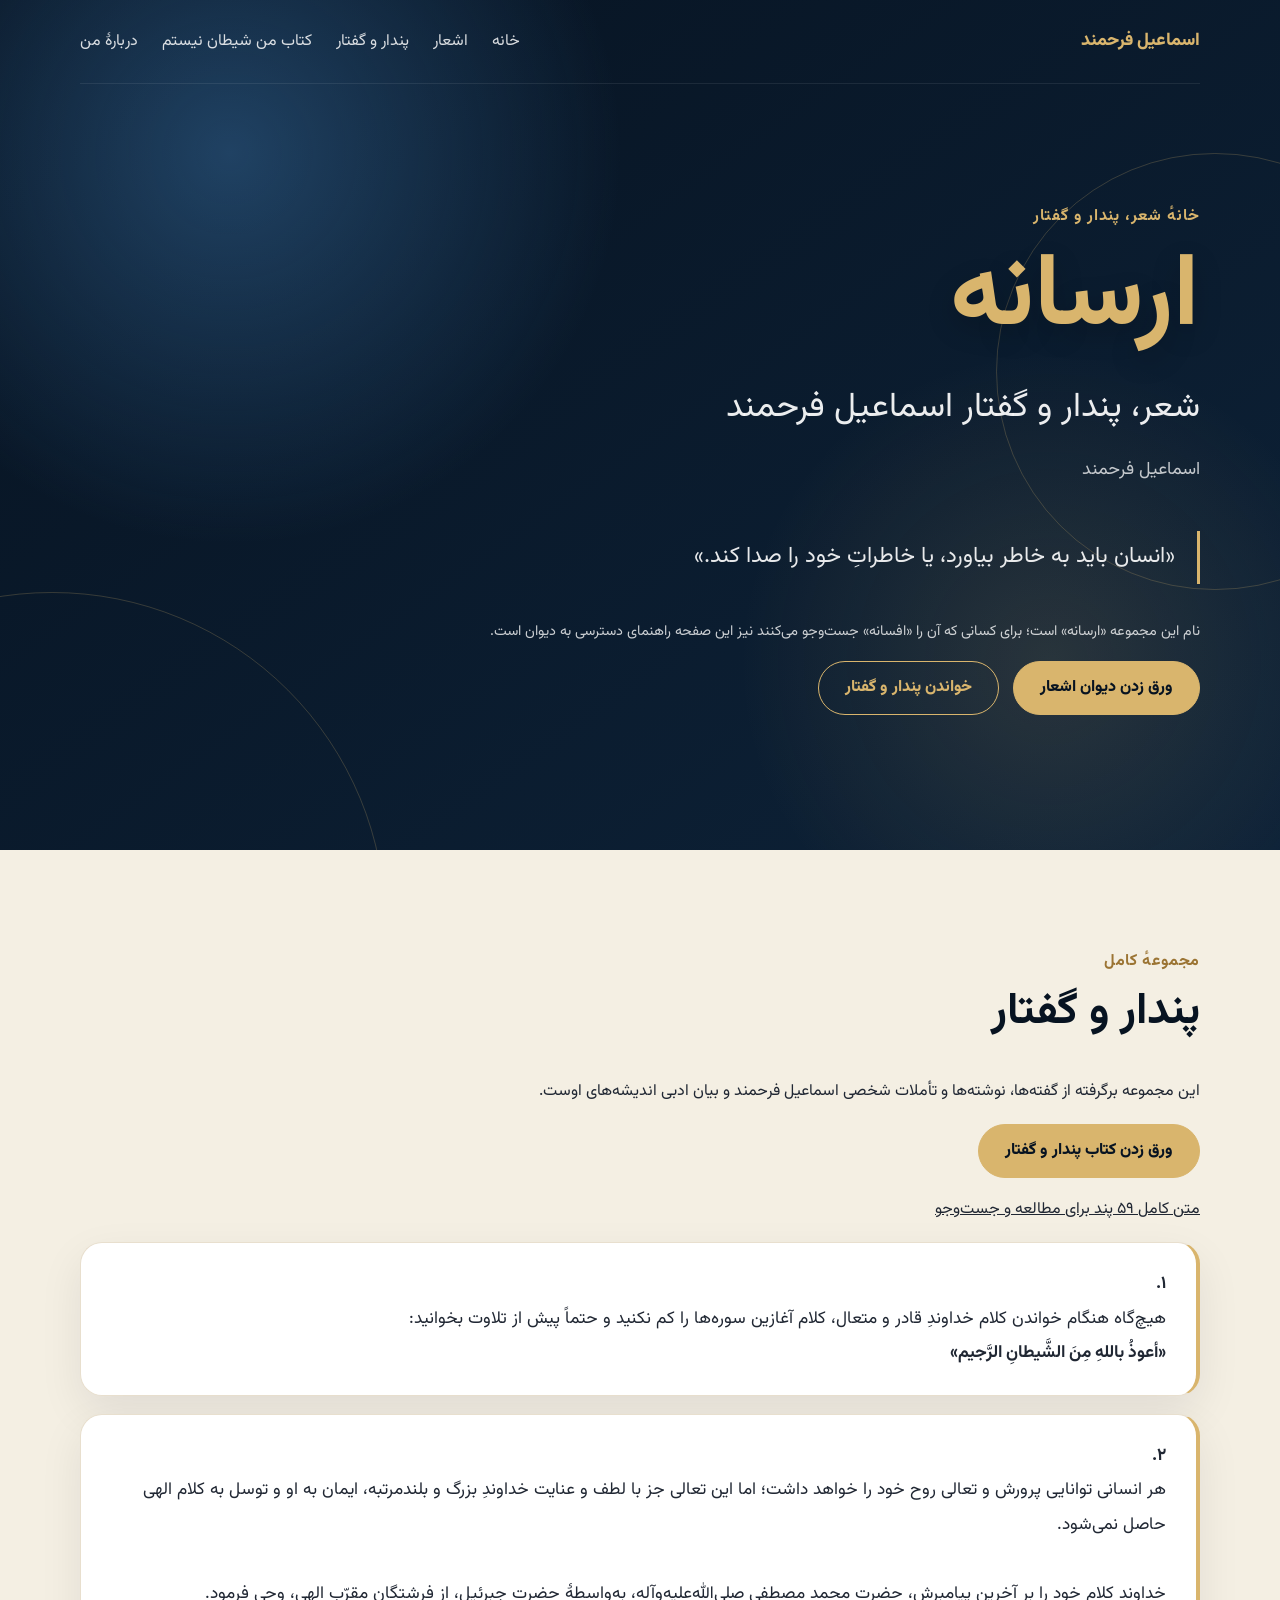
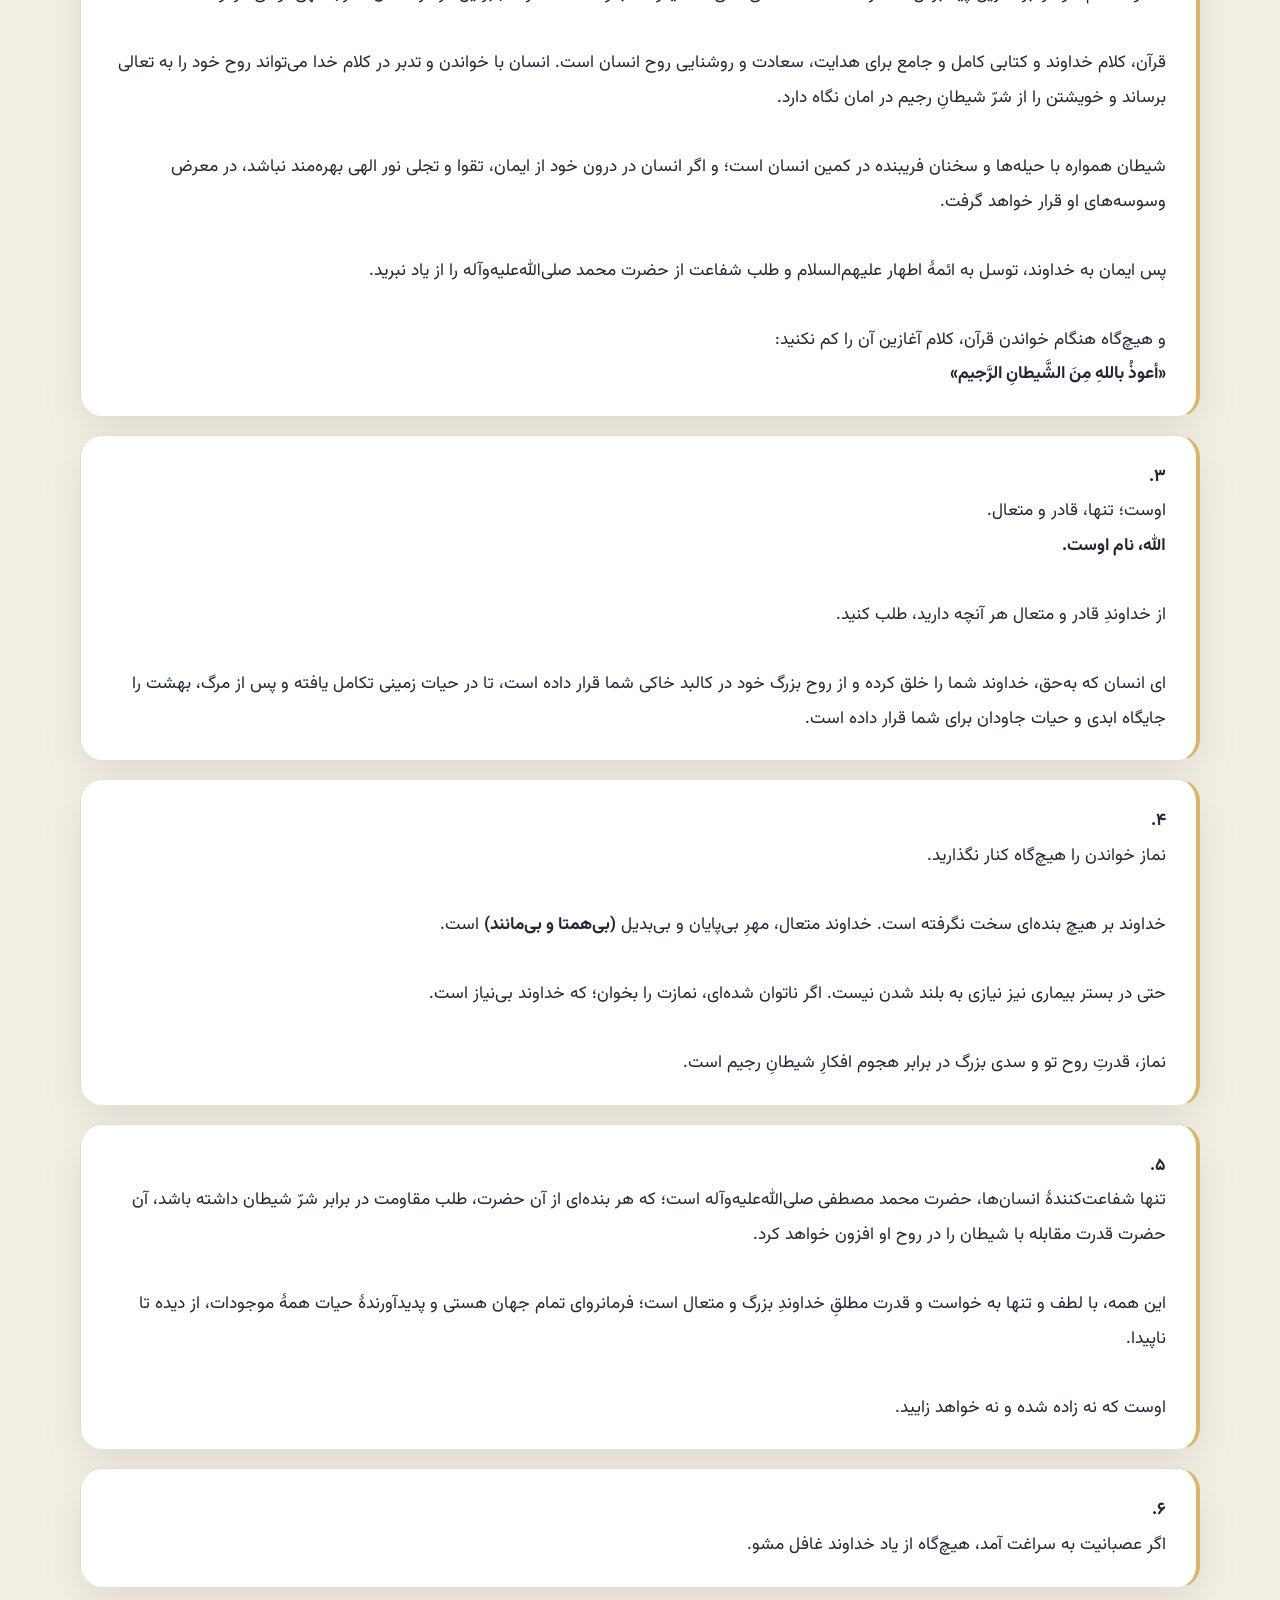
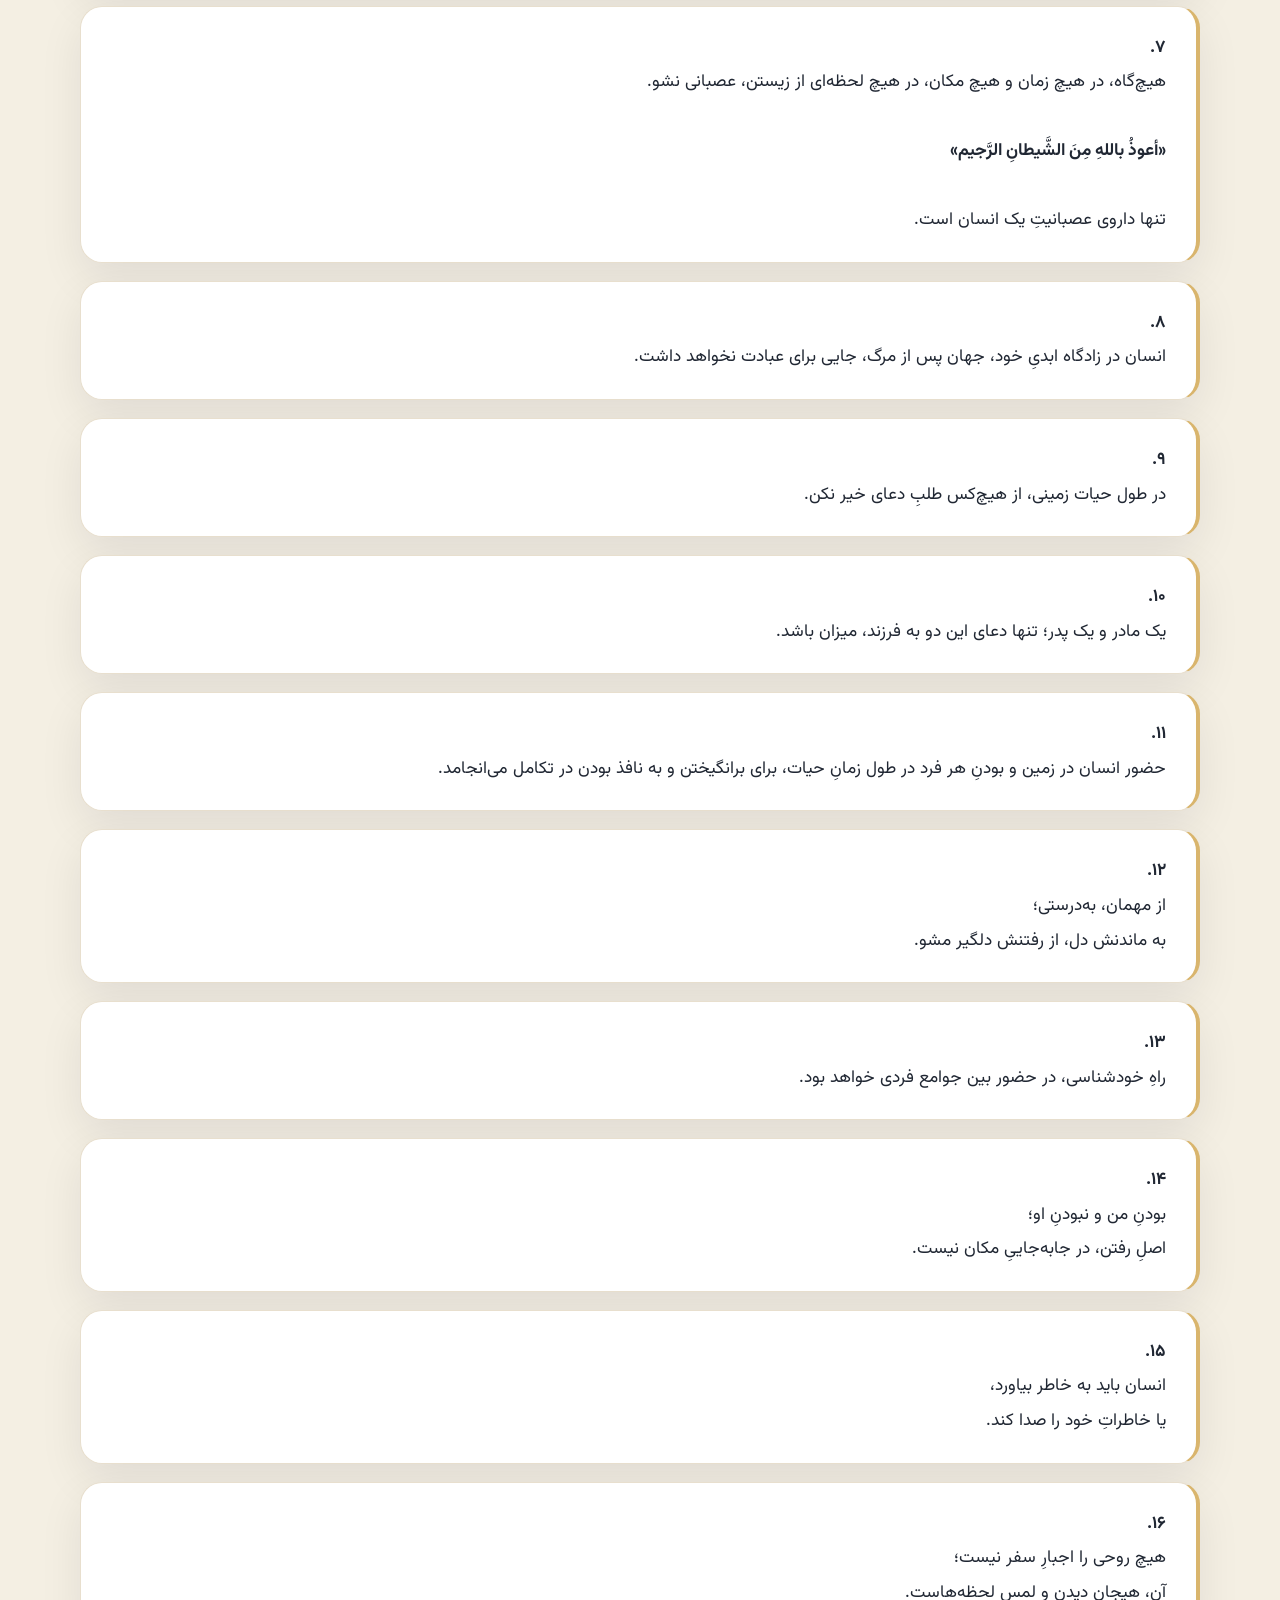
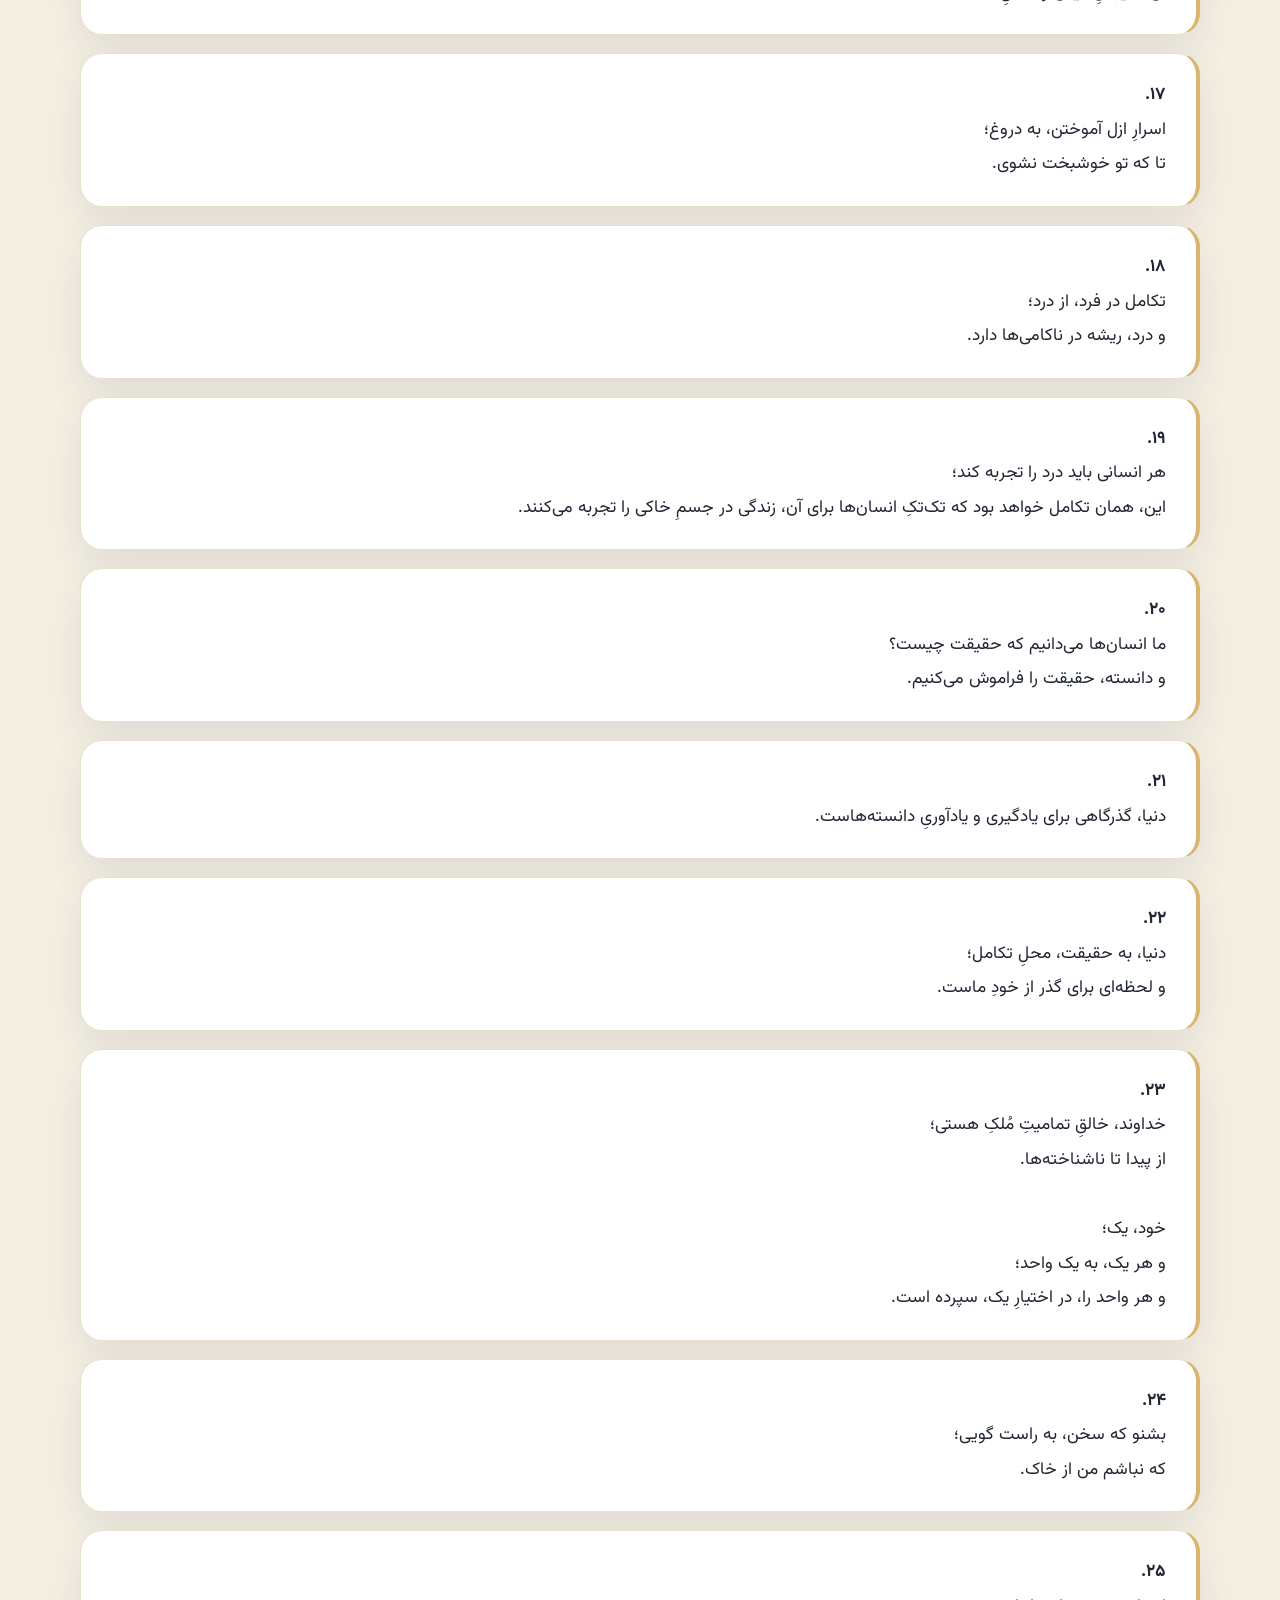
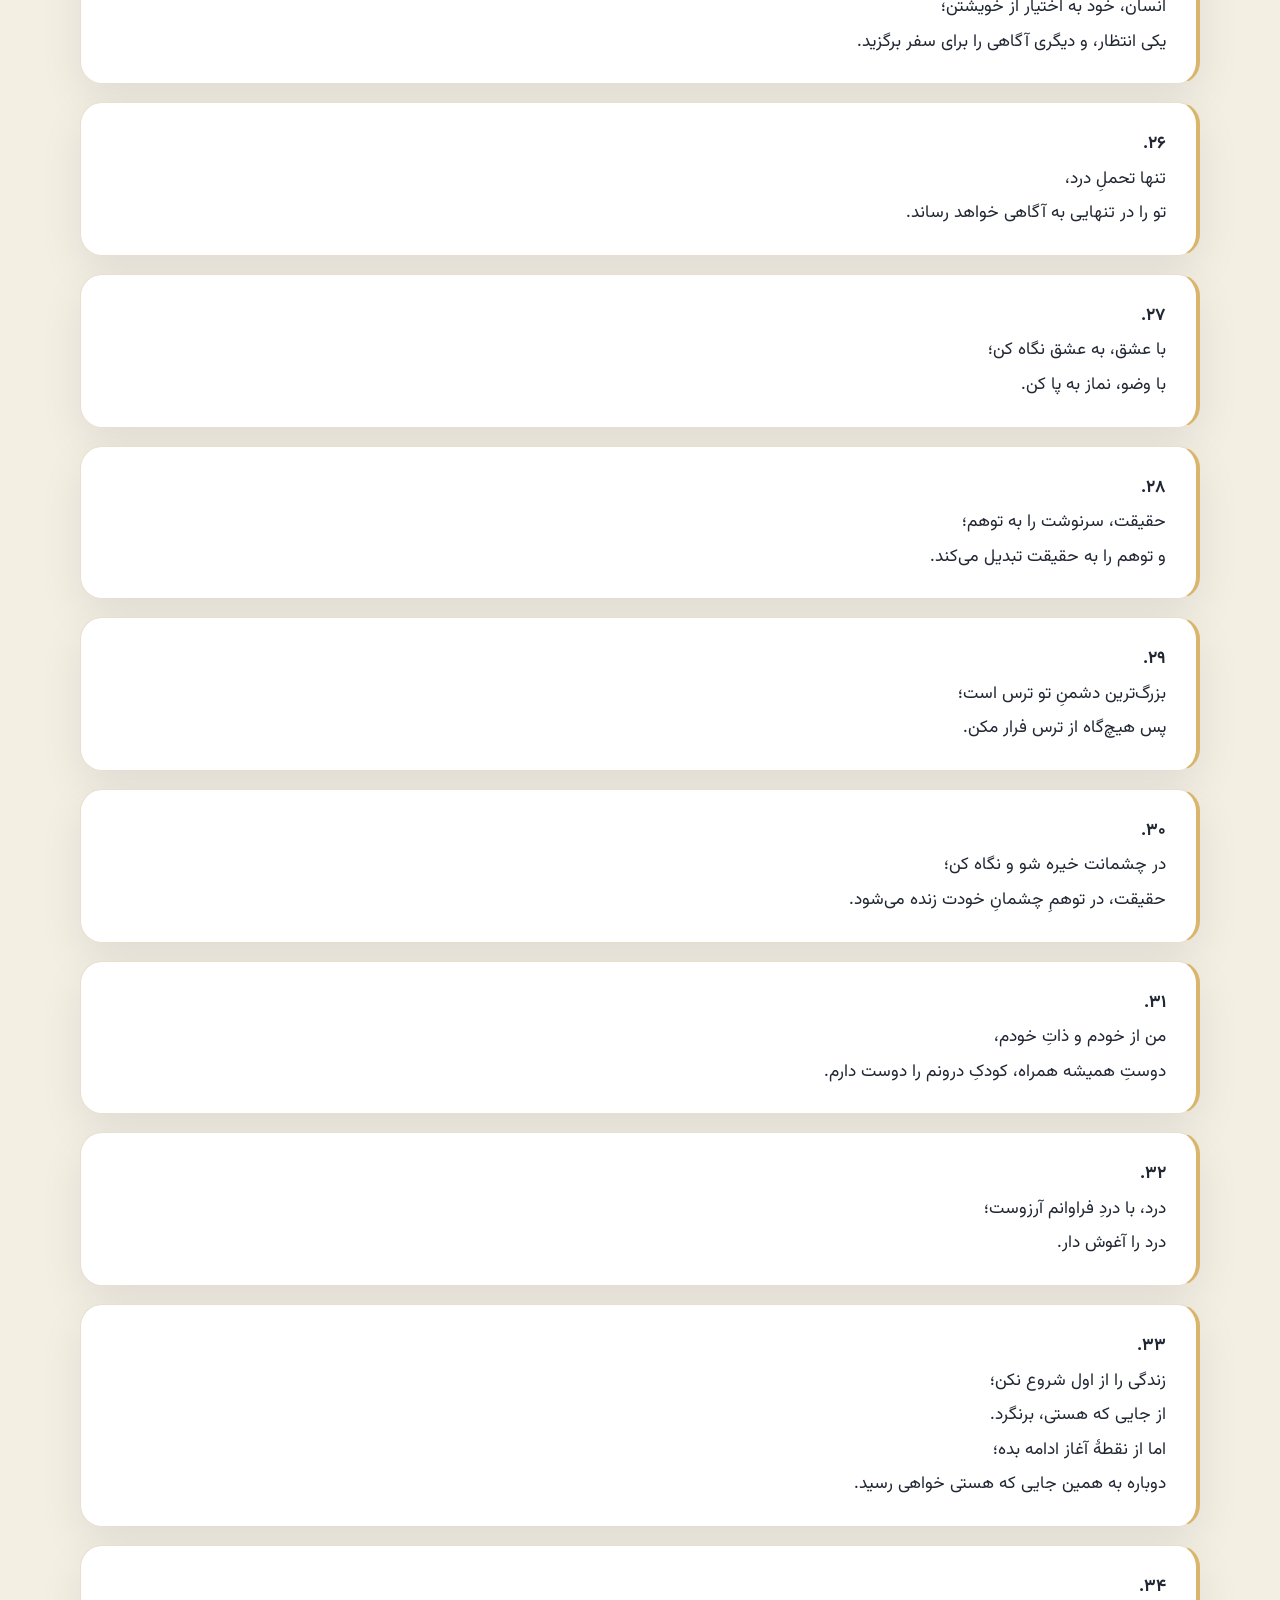
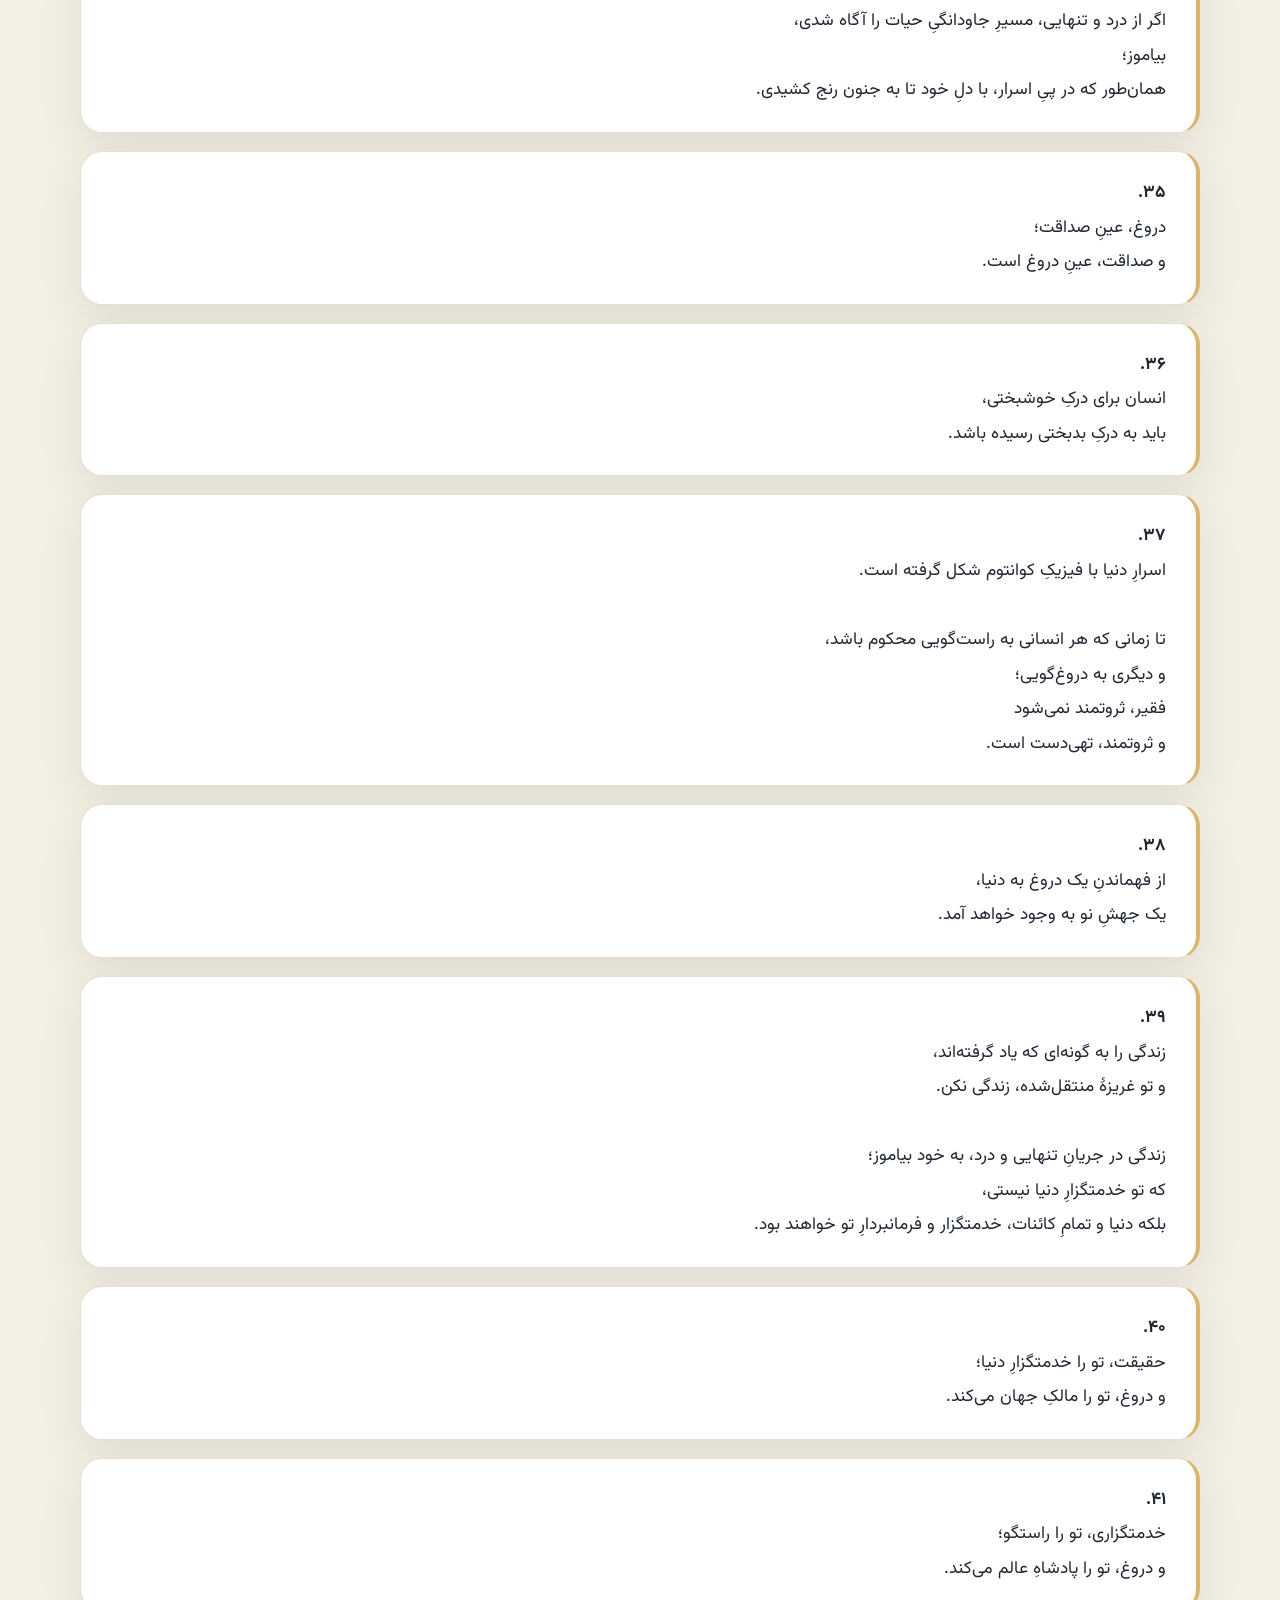
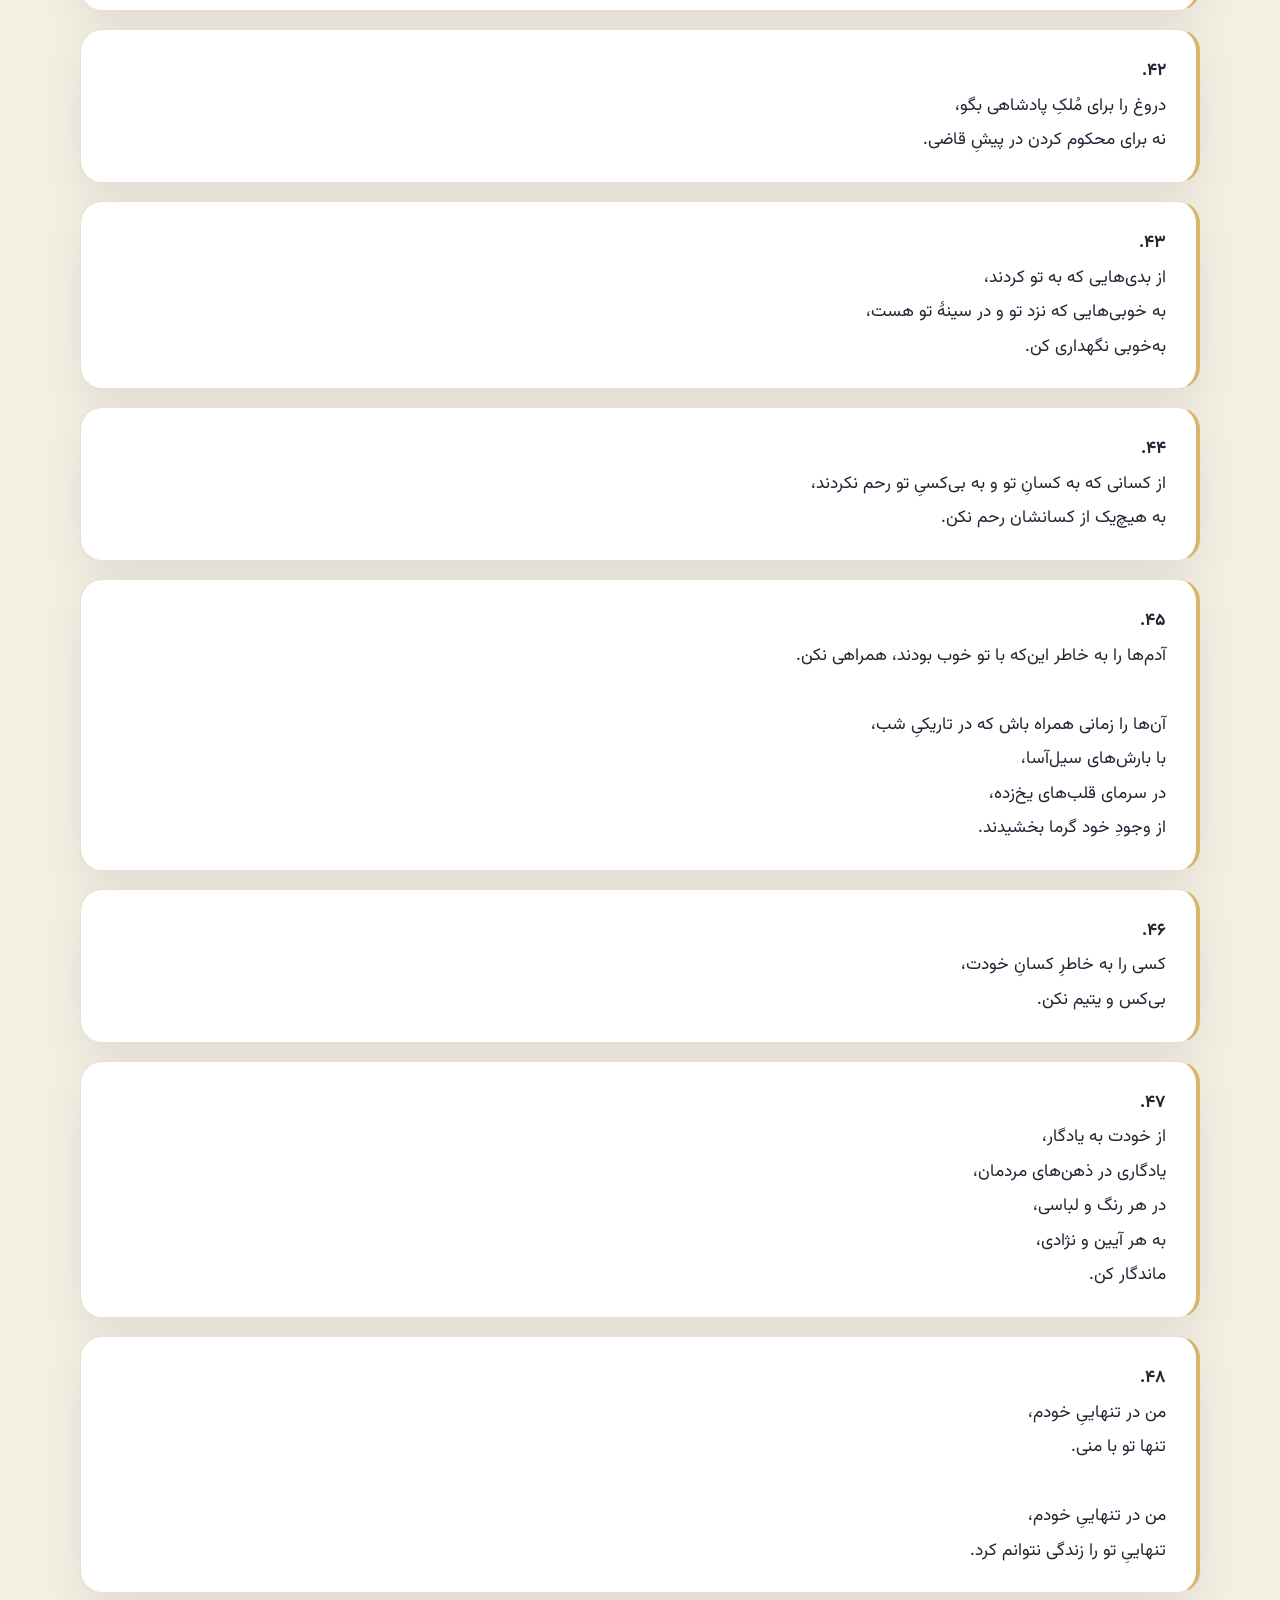
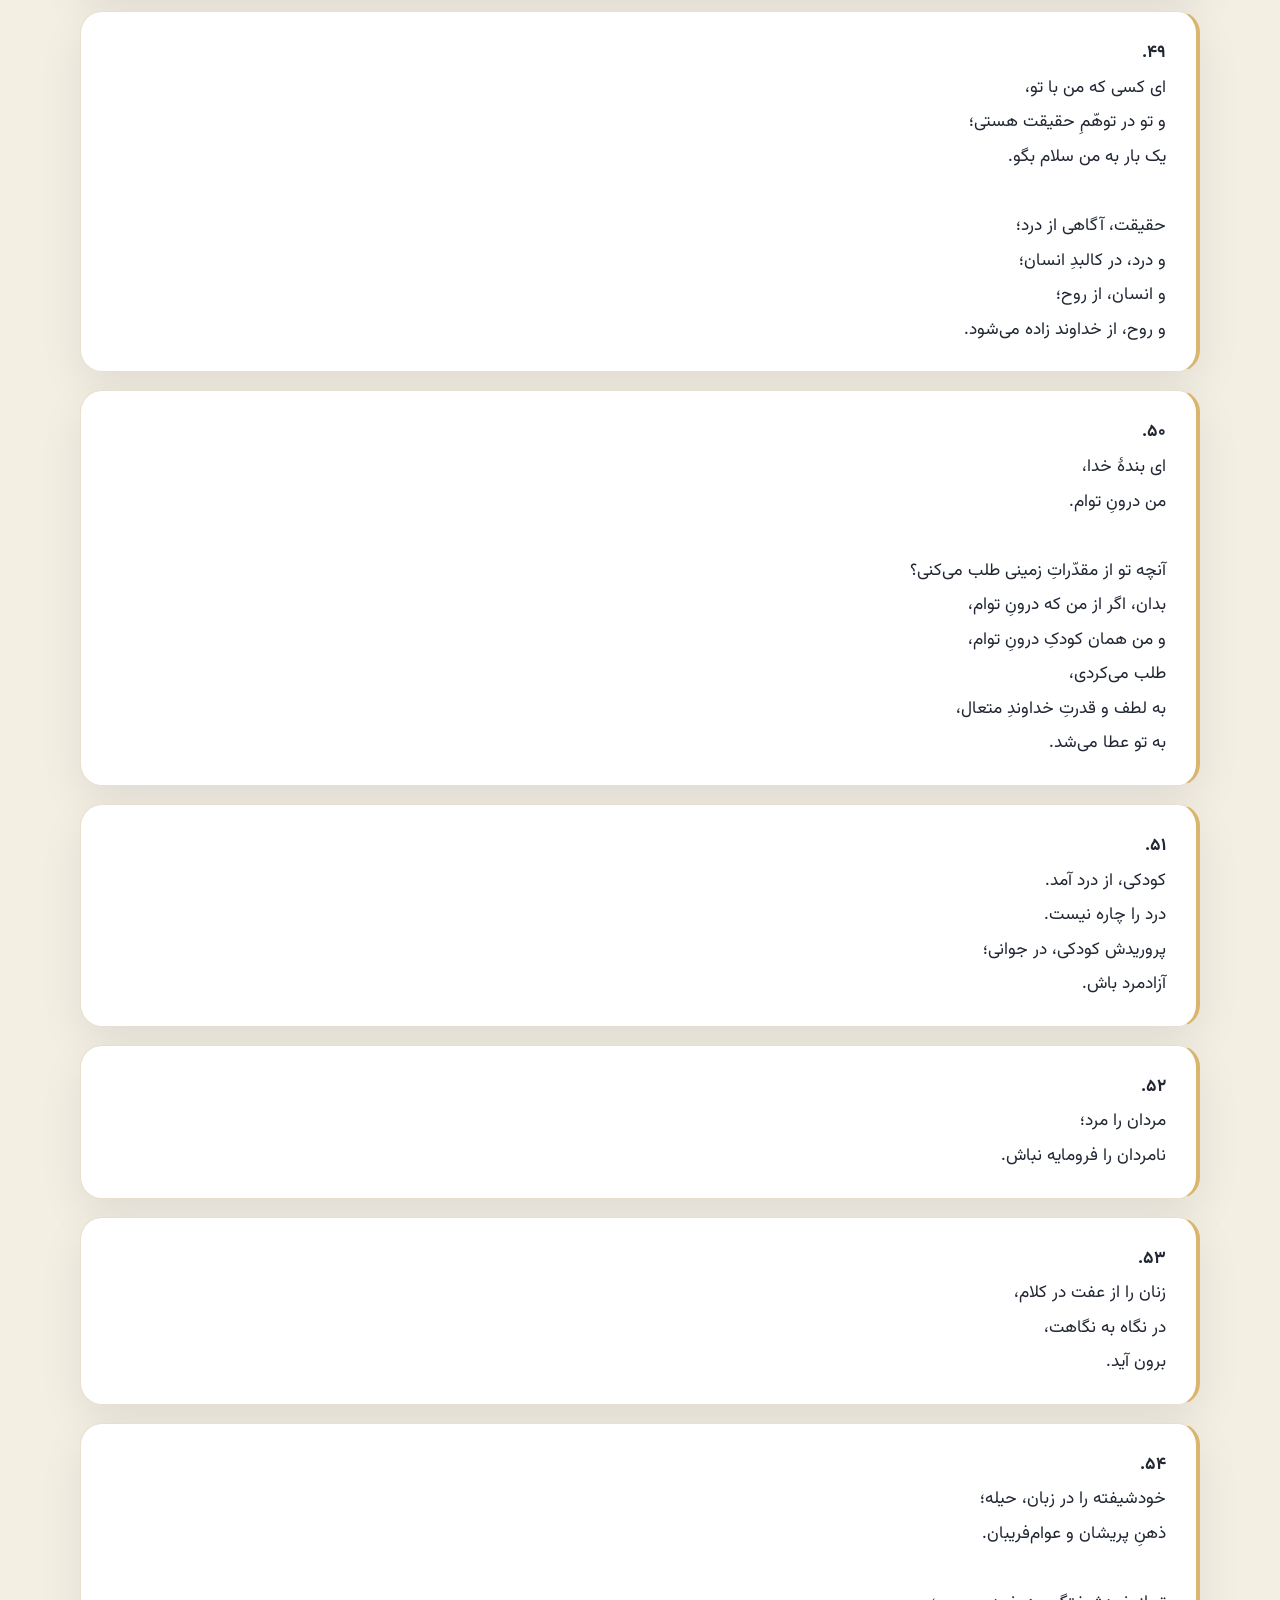
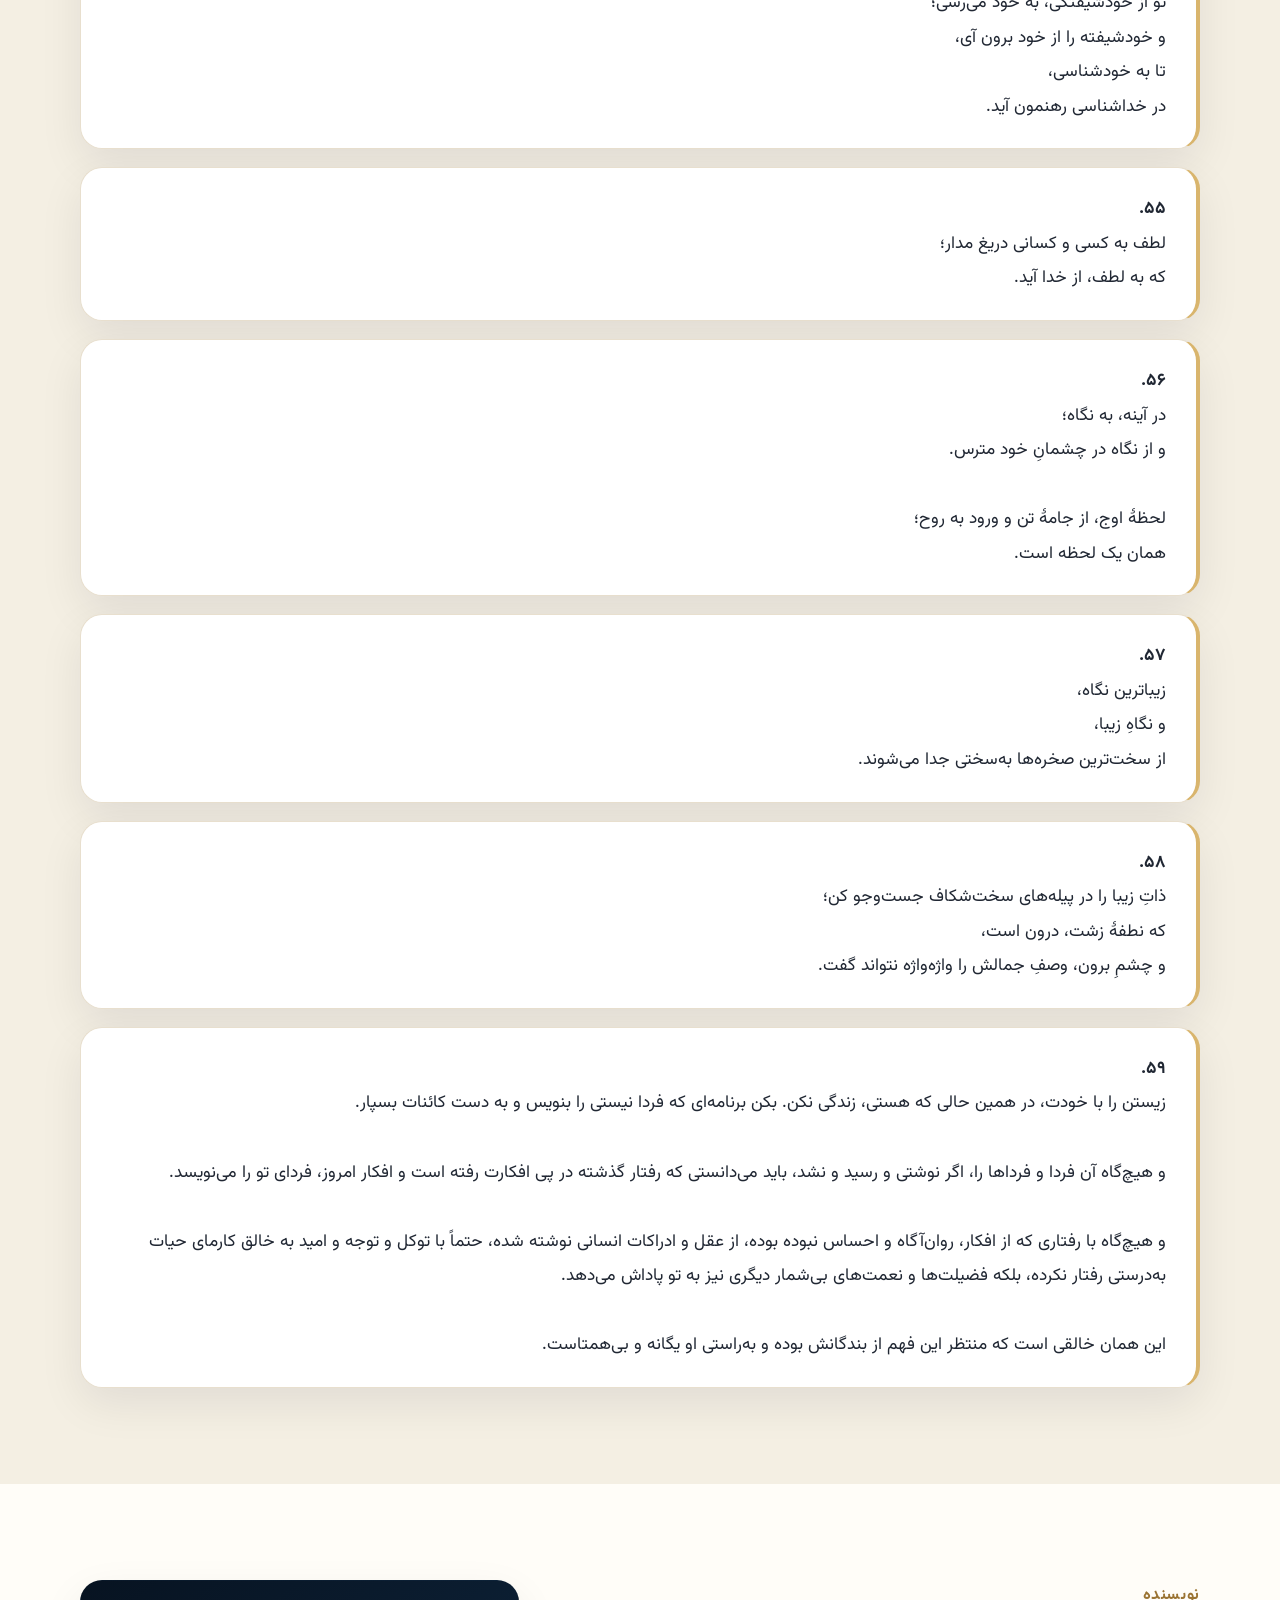
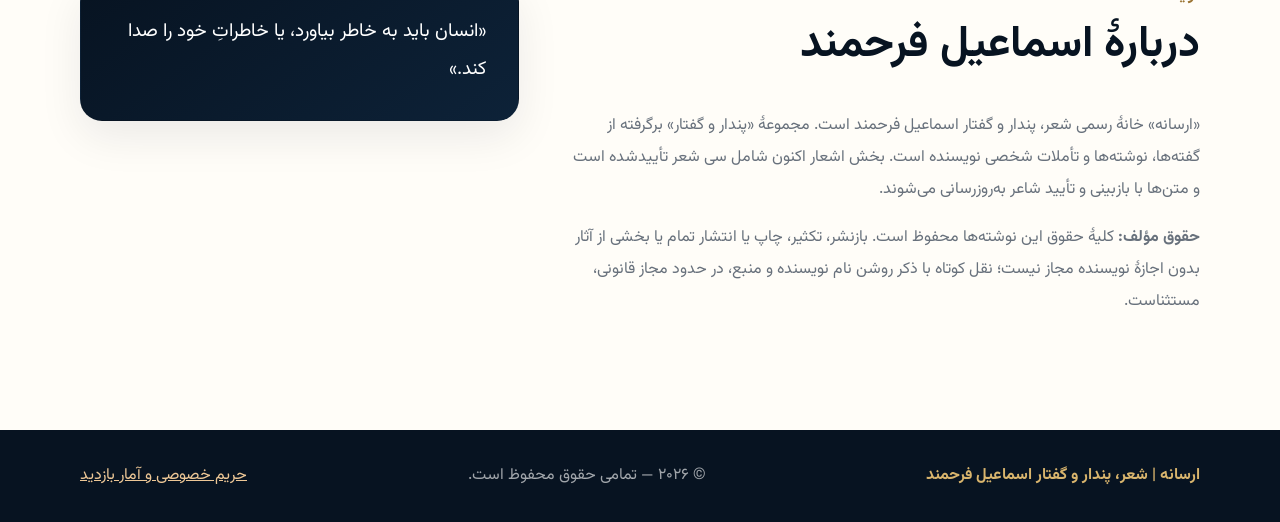
==== commit 7a0bebe2: "Publish approved poem 30 'دیگر تمام است' across Arsan eh collection" ====
--- a/index.html
+++ b/index.html
@@ -132,7 +132,7 @@
             <span>نویسنده</span>
             <h2 id="about-title">دربارهٔ اسماعیل فرحمند</h2>
           </div>
-          <p>«ارسانه» خانهٔ رسمی شعر، پندار و گفتار اسماعیل فرحمند است. مجموعهٔ «پندار و گفتار» برگرفته از گفته‌ها، نوشته‌ها و تأملات شخصی نویسنده است. بخش اشعار اکنون شامل بیست‌ونه شعر تأییدشده است و متن‌ها با بازبینی و تأیید شاعر به‌روزرسانی می‌شوند.</p>
+          <p>«ارسانه» خانهٔ رسمی شعر، پندار و گفتار اسماعیل فرحمند است. مجموعهٔ «پندار و گفتار» برگرفته از گفته‌ها، نوشته‌ها و تأملات شخصی نویسنده است. بخش اشعار اکنون شامل سی شعر تأییدشده است و متن‌ها با بازبینی و تأیید شاعر به‌روزرسانی می‌شوند.</p>
           <p><strong>حقوق مؤلف:</strong> کلیهٔ حقوق این نوشته‌ها محفوظ است. بازنشر، تکثیر، چاپ یا انتشار تمام یا بخشی از آثار بدون اجازهٔ نویسنده مجاز نیست؛ نقل کوتاه با ذکر روشن نام نویسنده و منبع، در حدود مجاز قانونی، مستثناست.</p>
         </div>
         <aside class="quote" aria-label="سخن نویسنده">«انسان باید به خاطر بیاورد، یا خاطراتِ خود را صدا کند.»</aside>
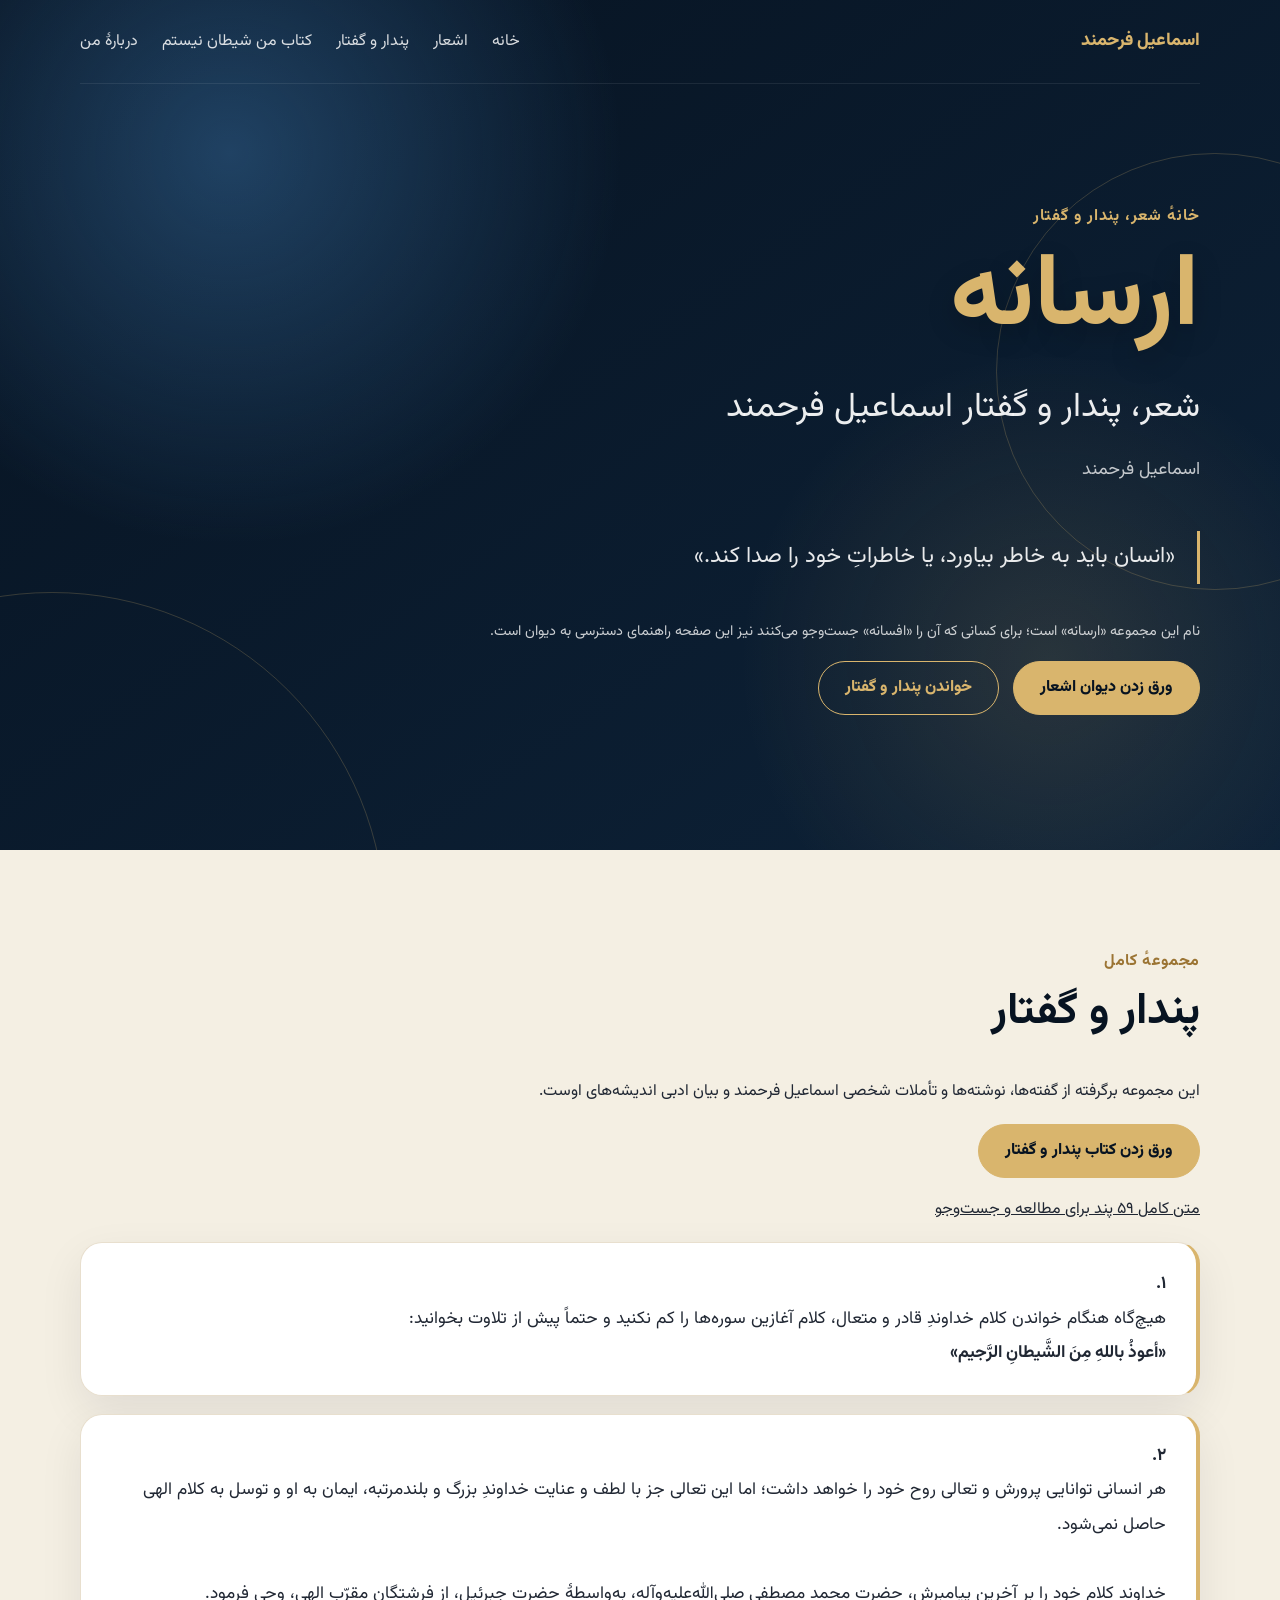
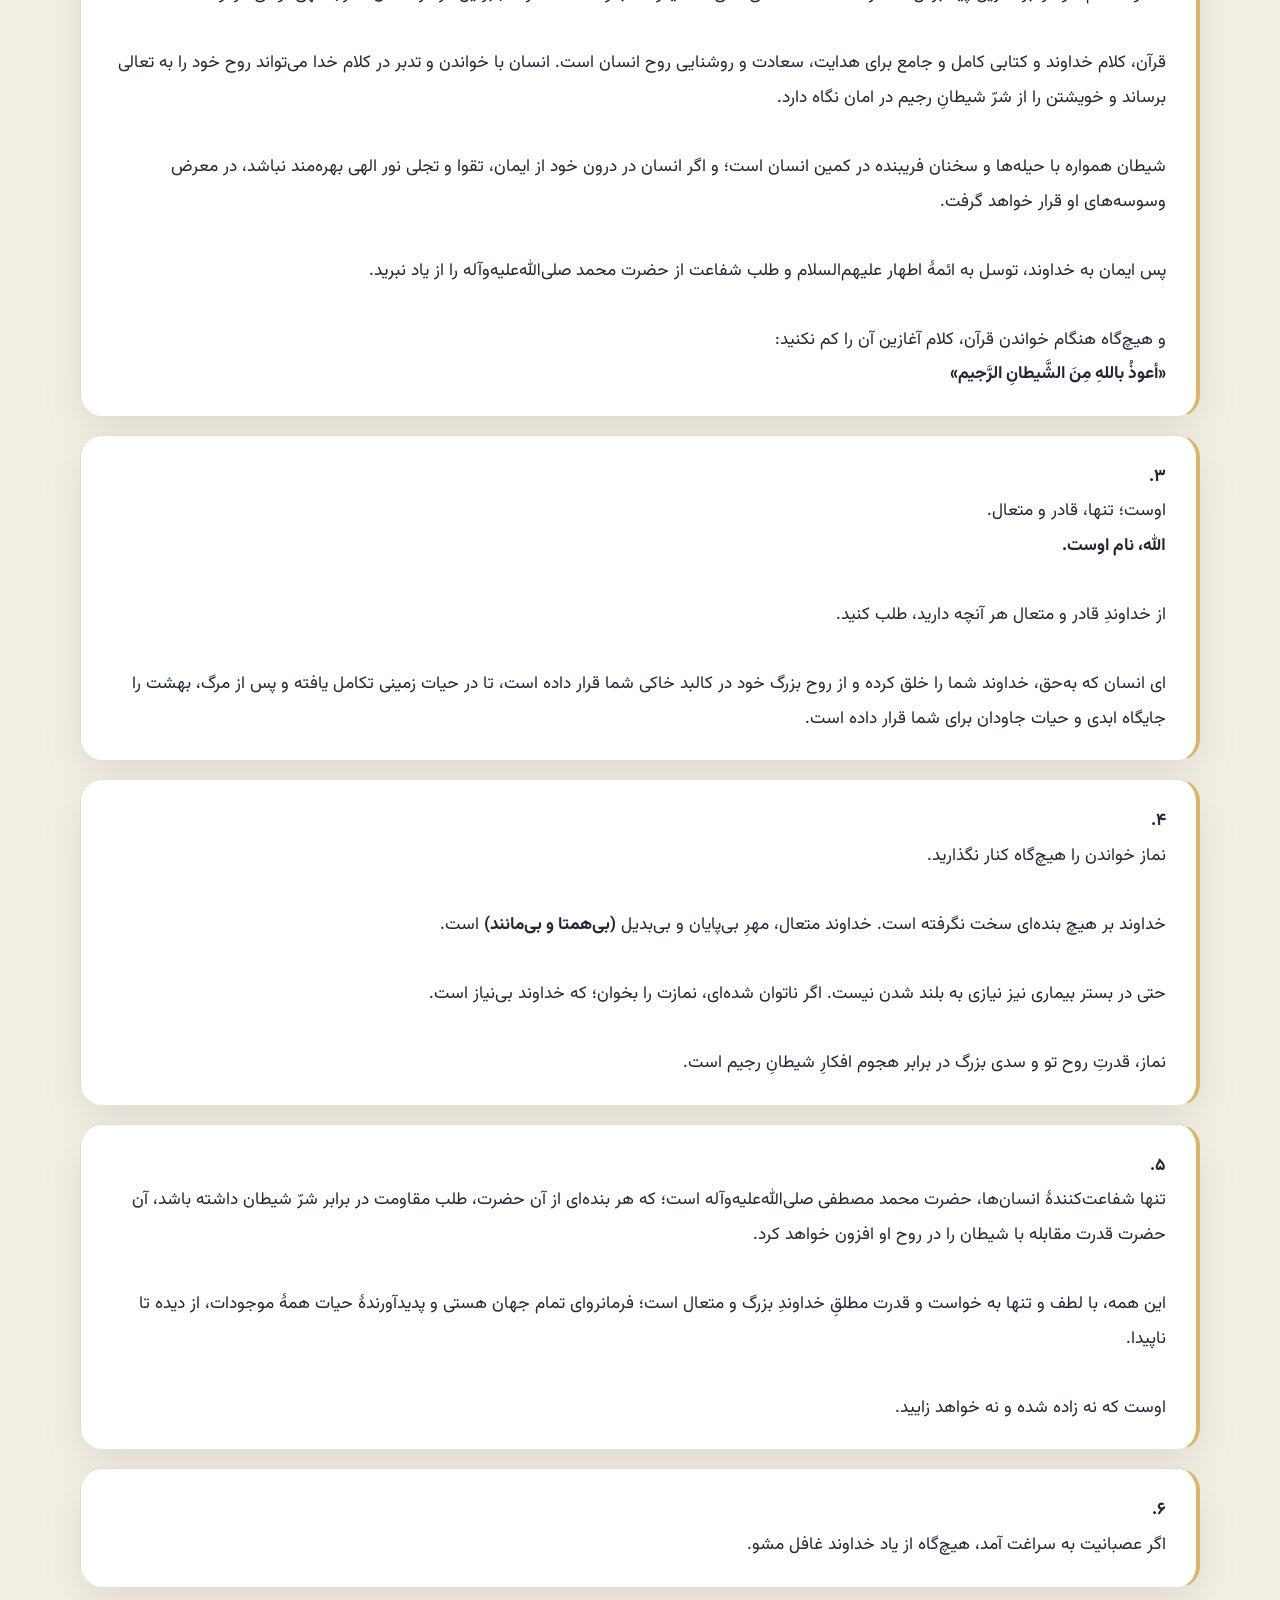
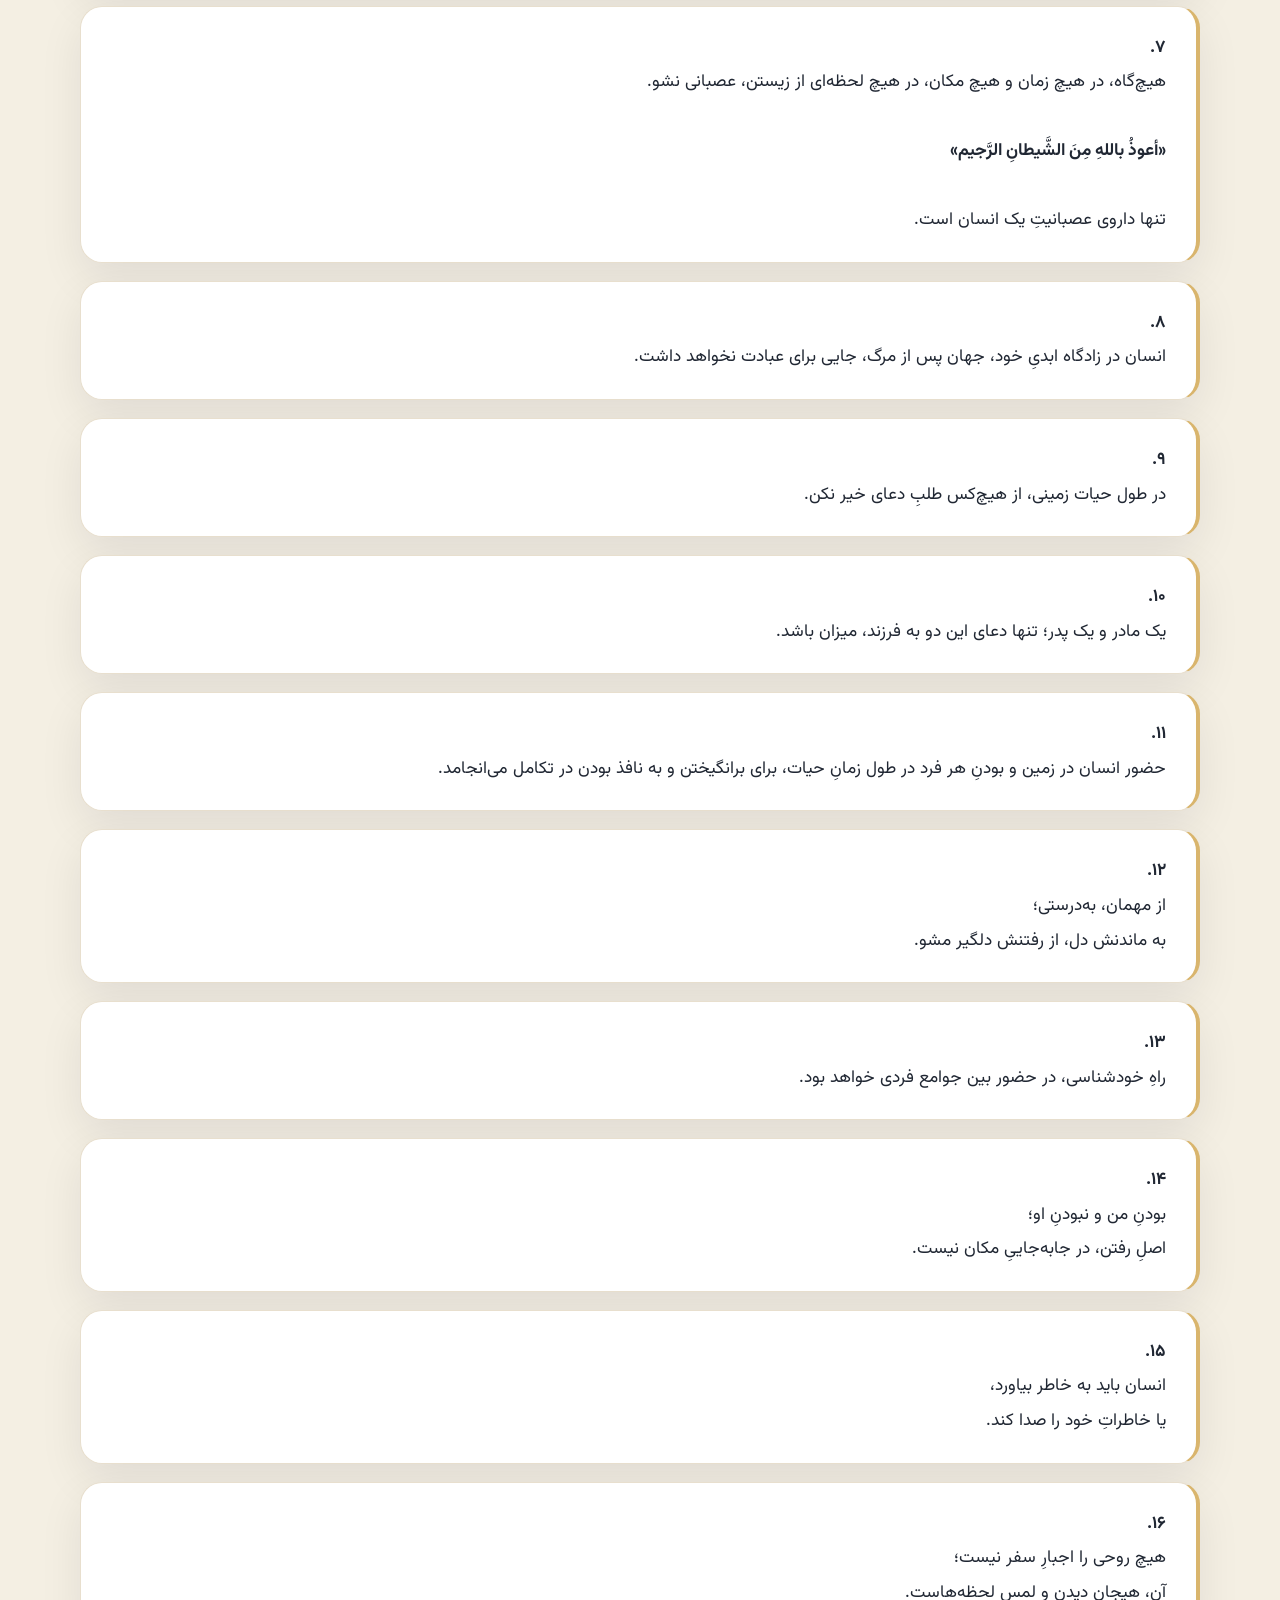
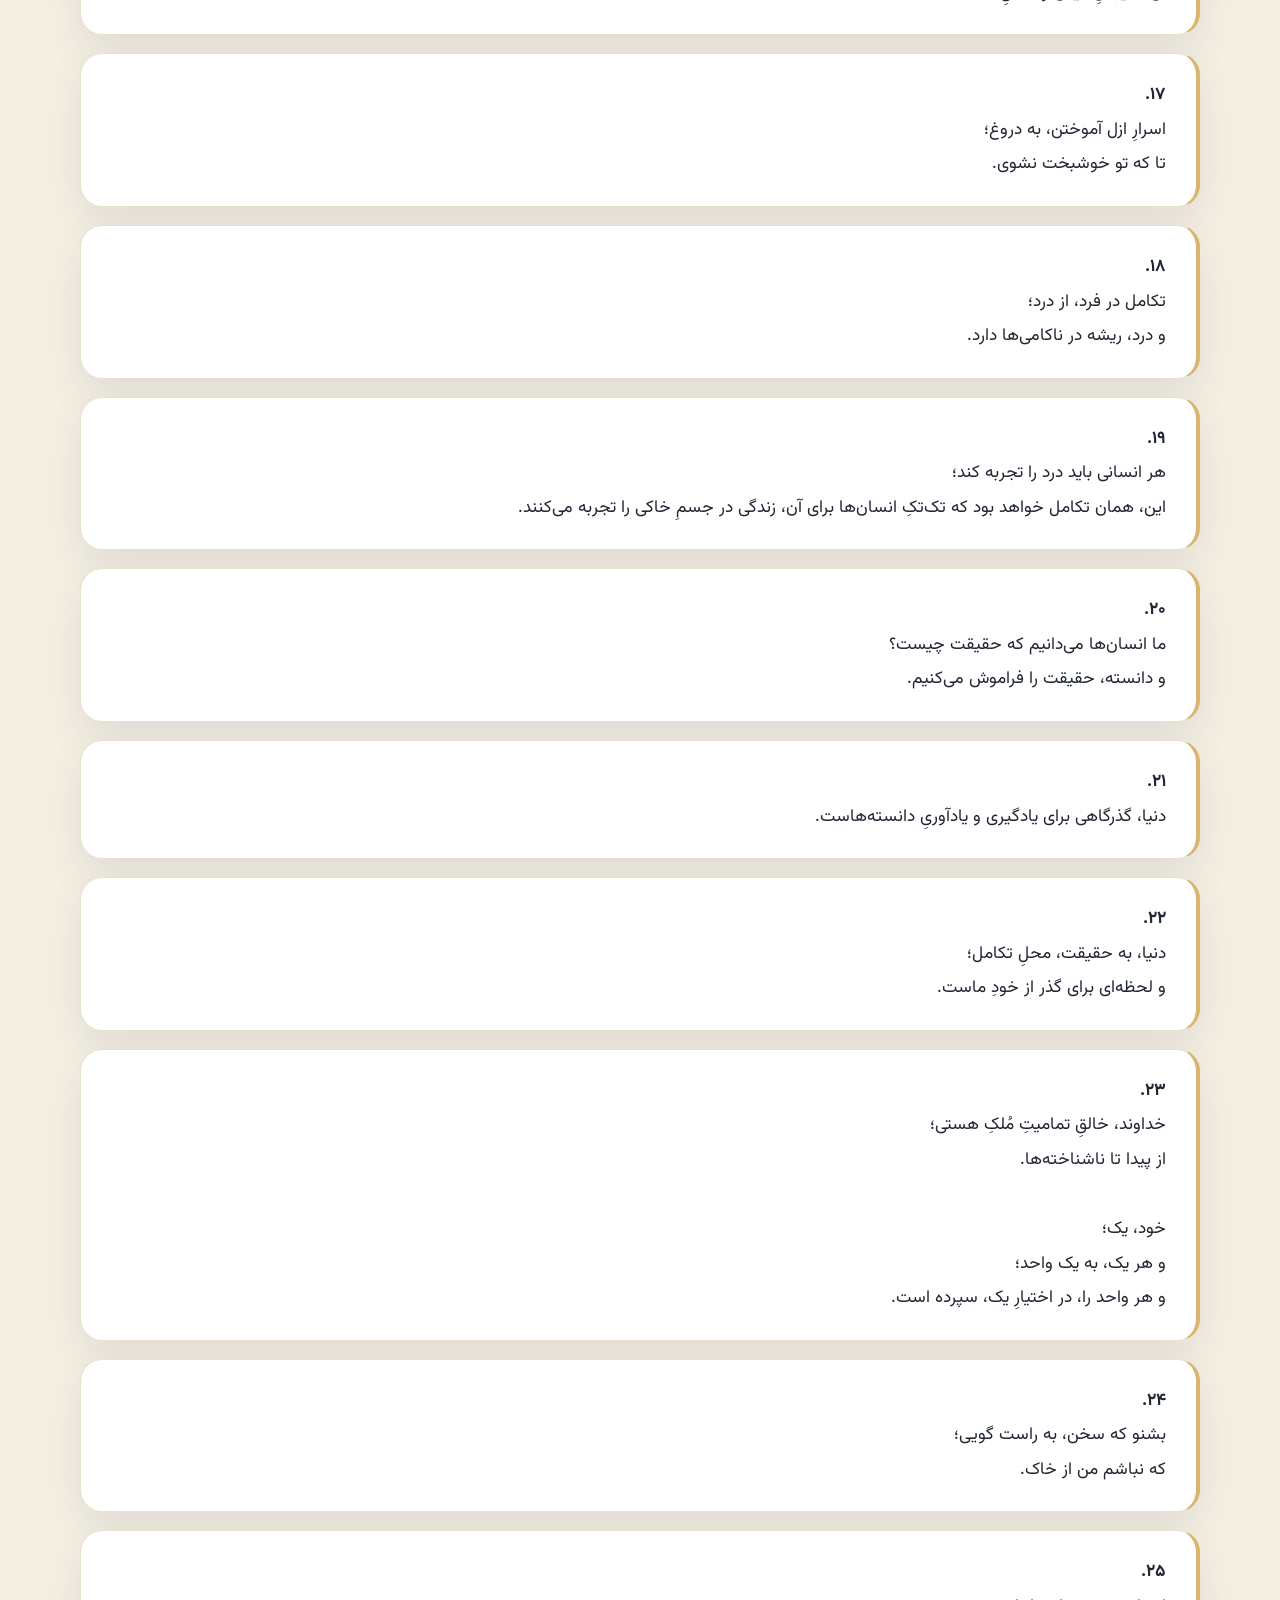
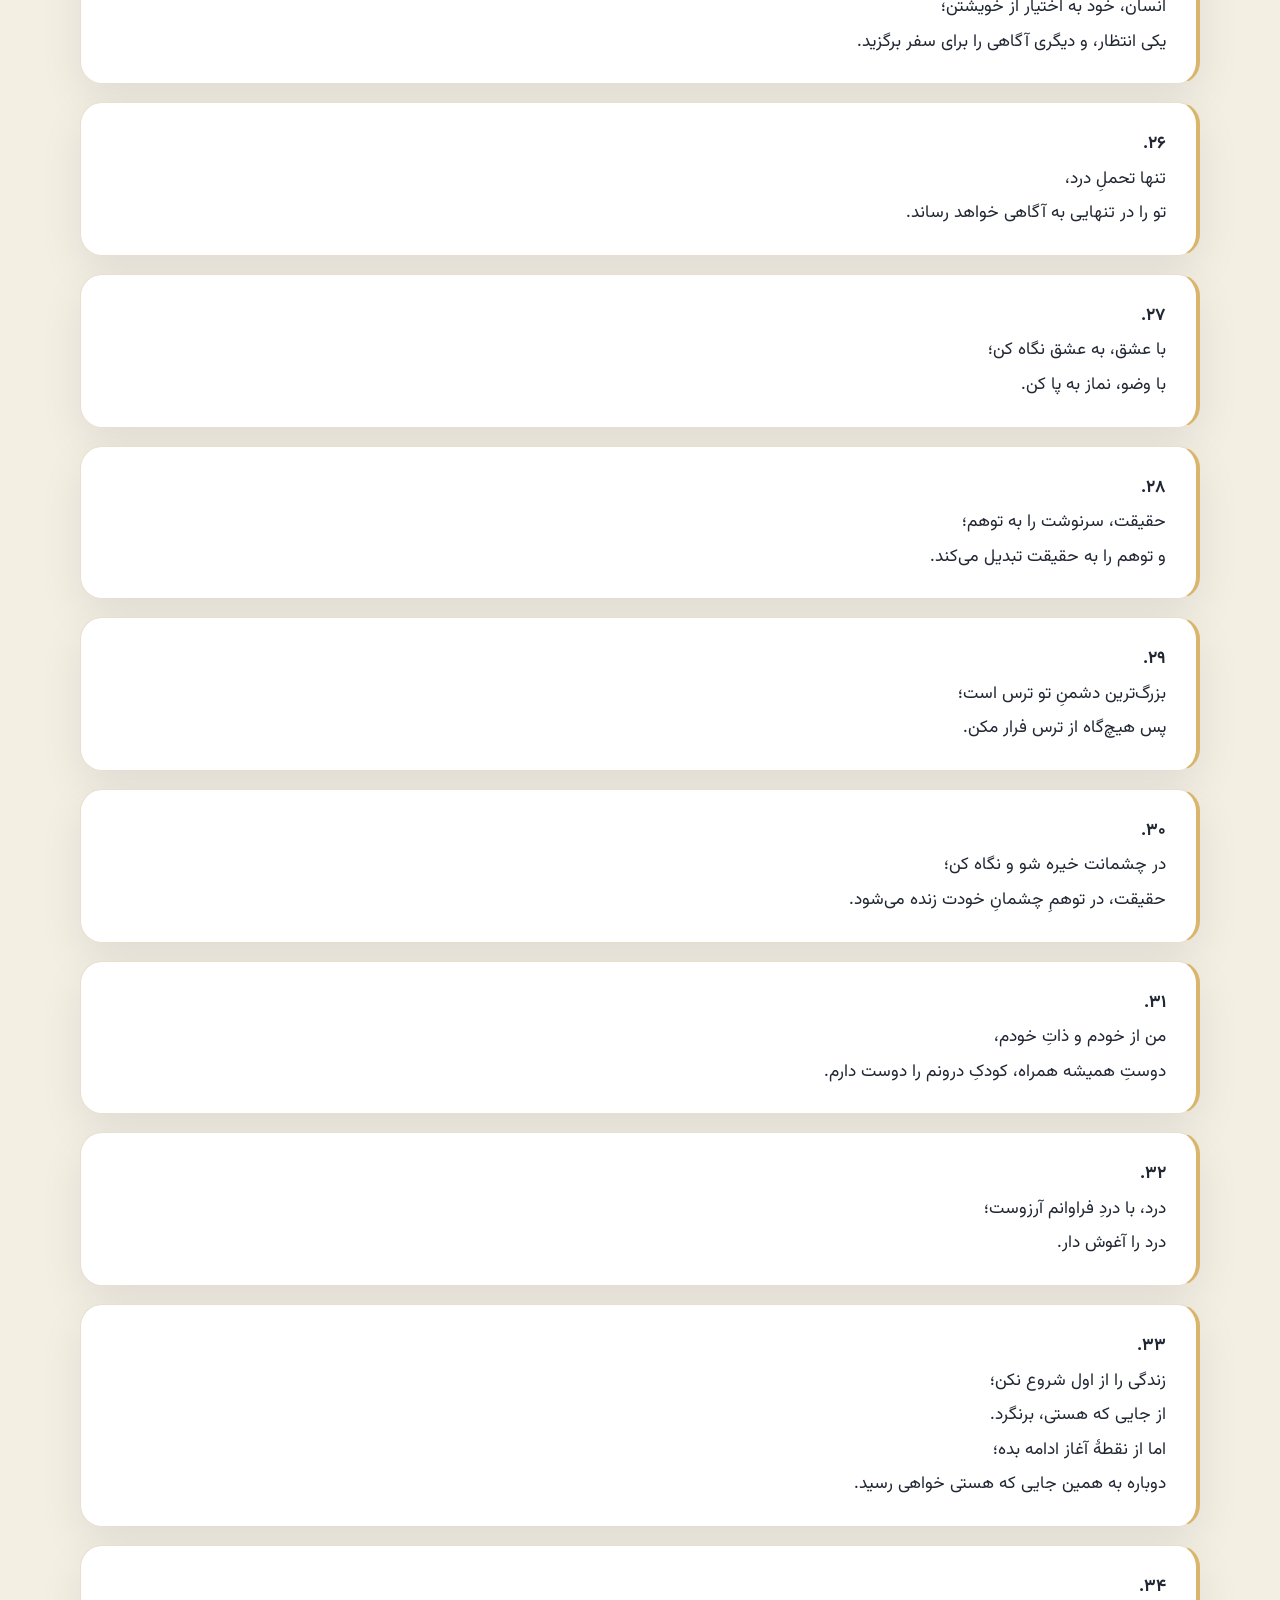
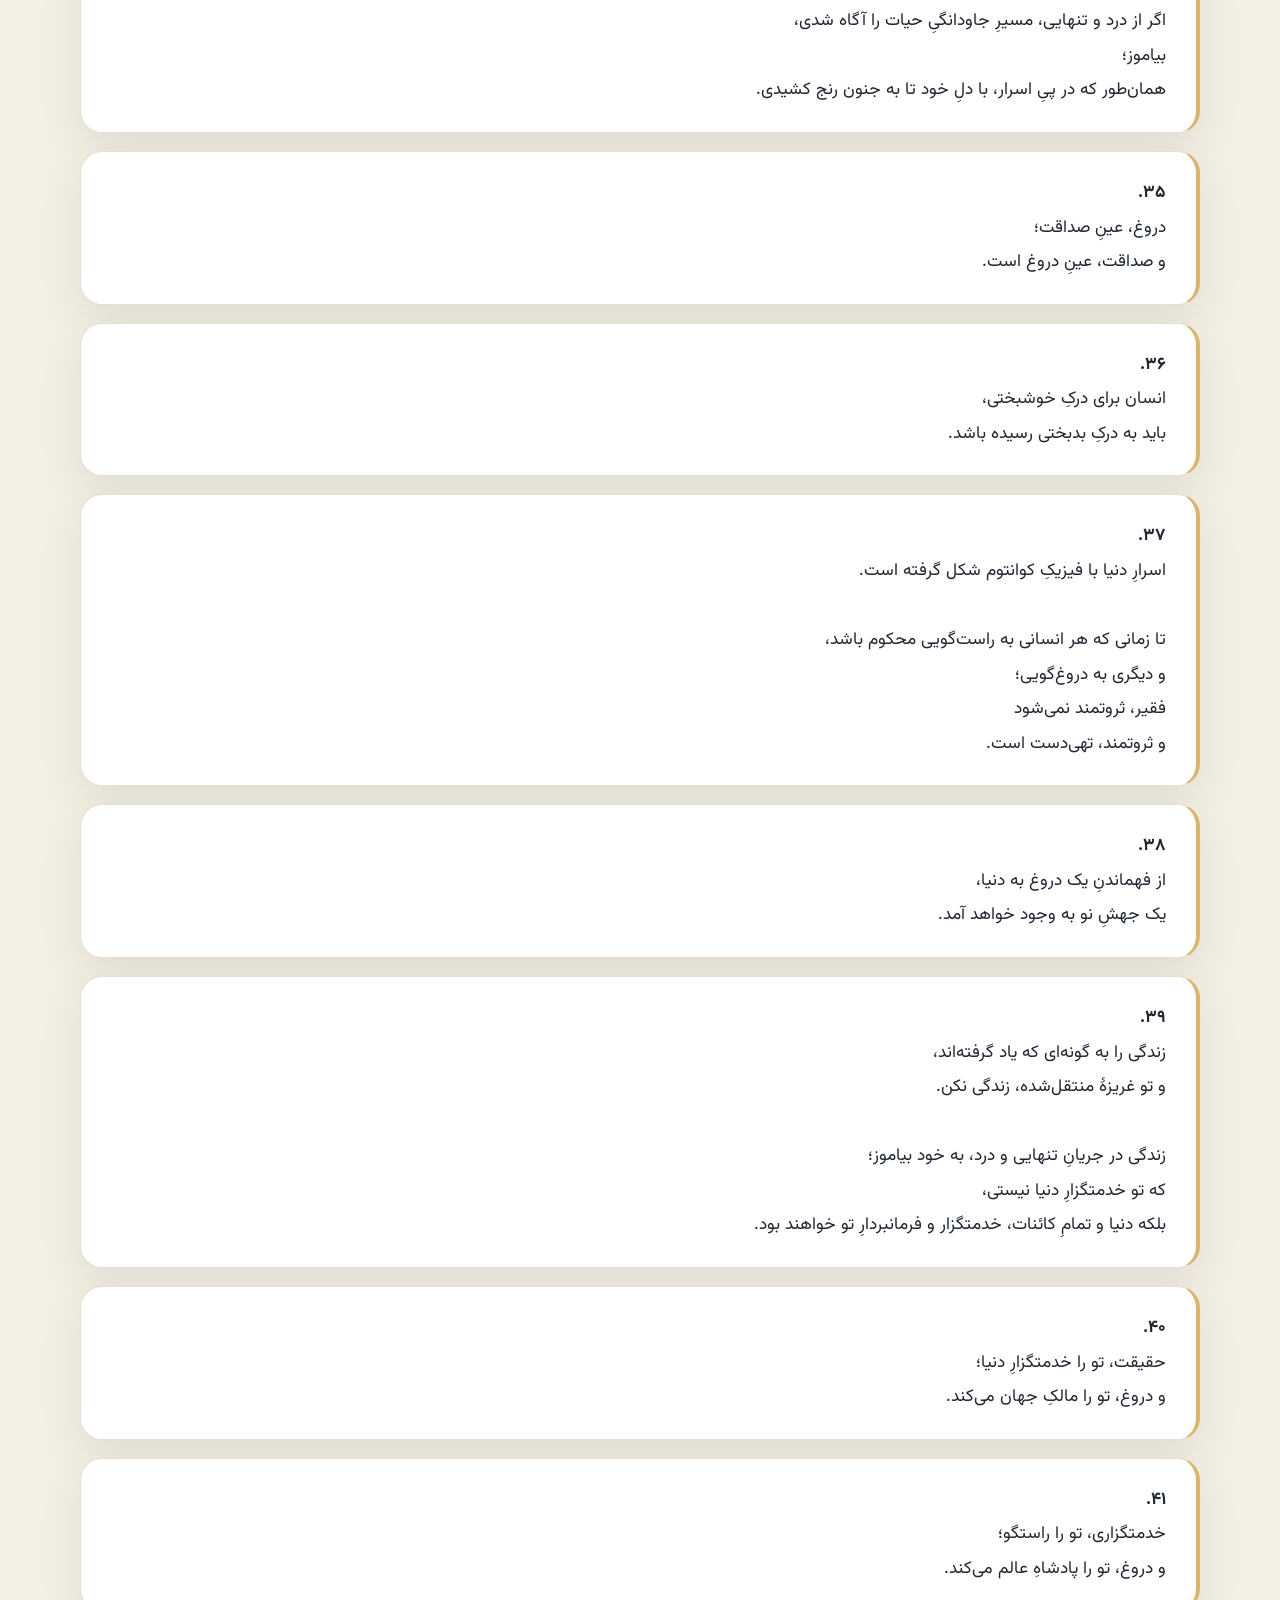
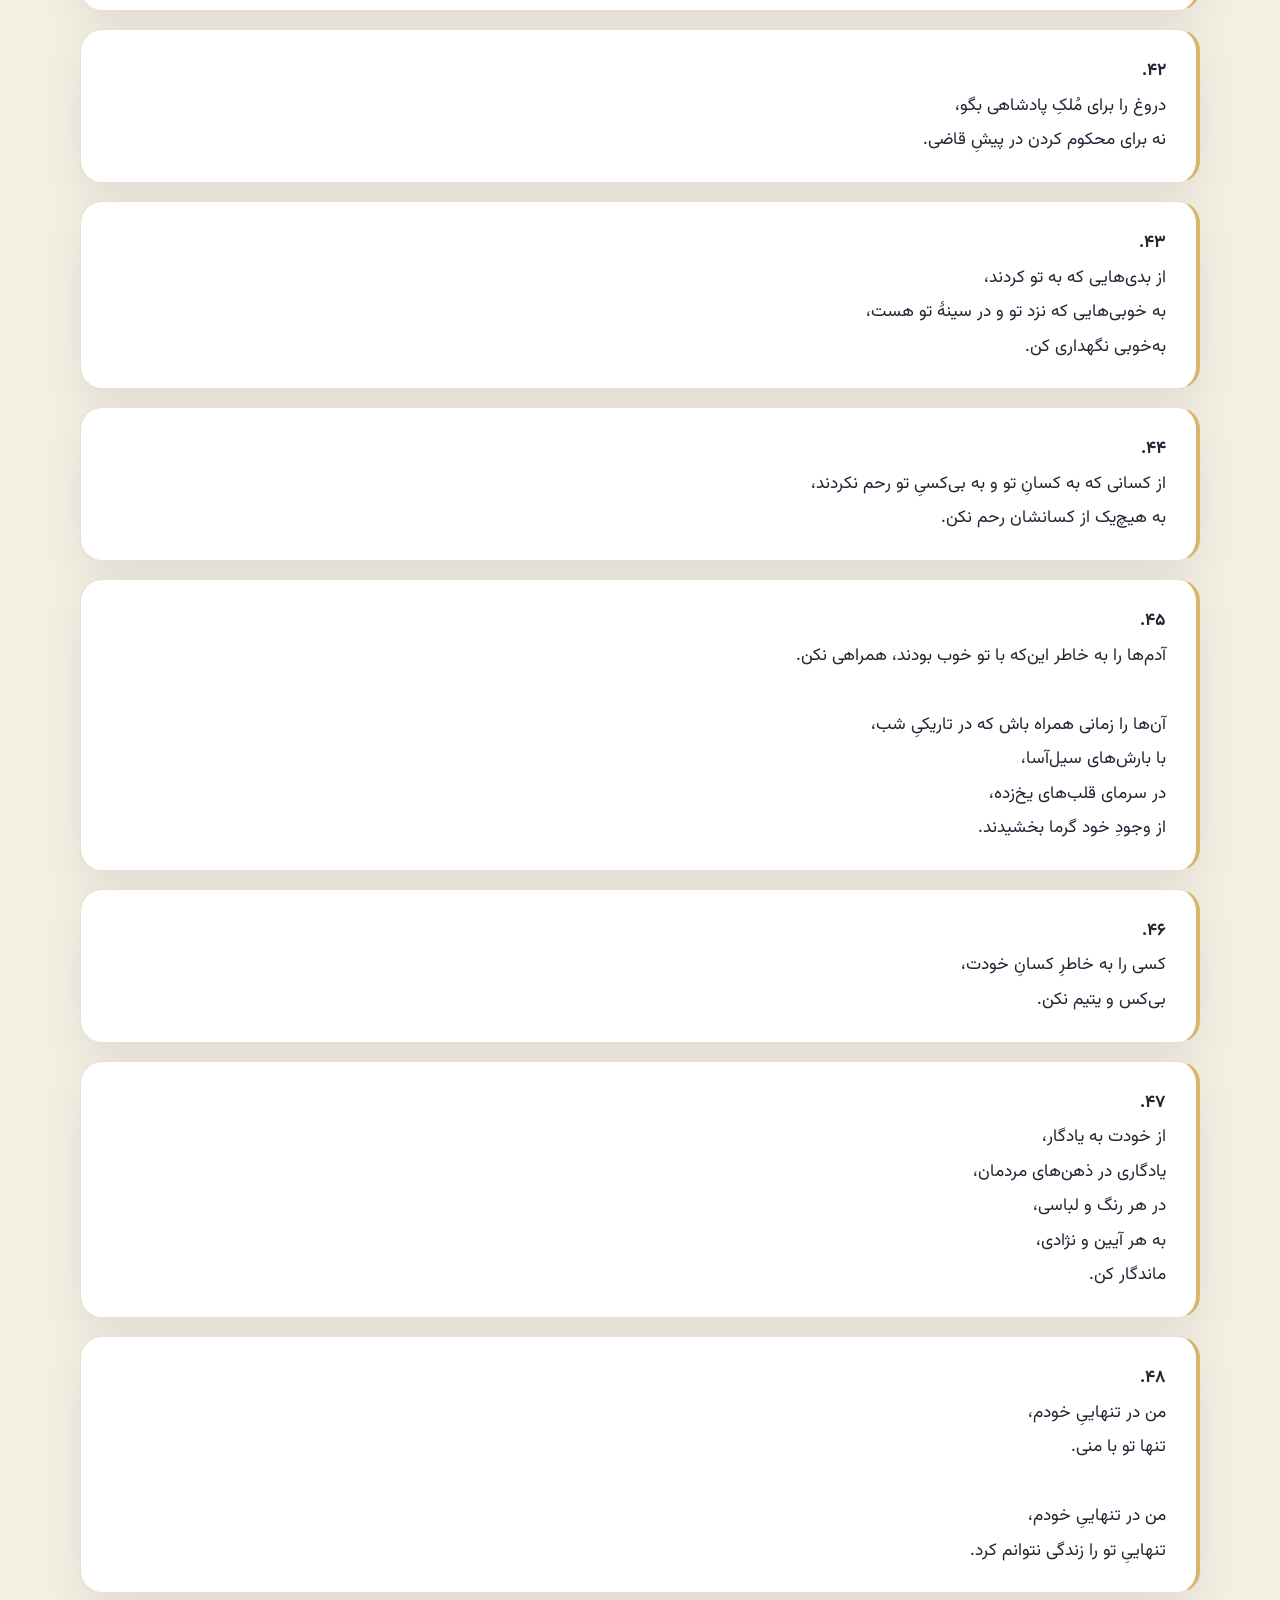
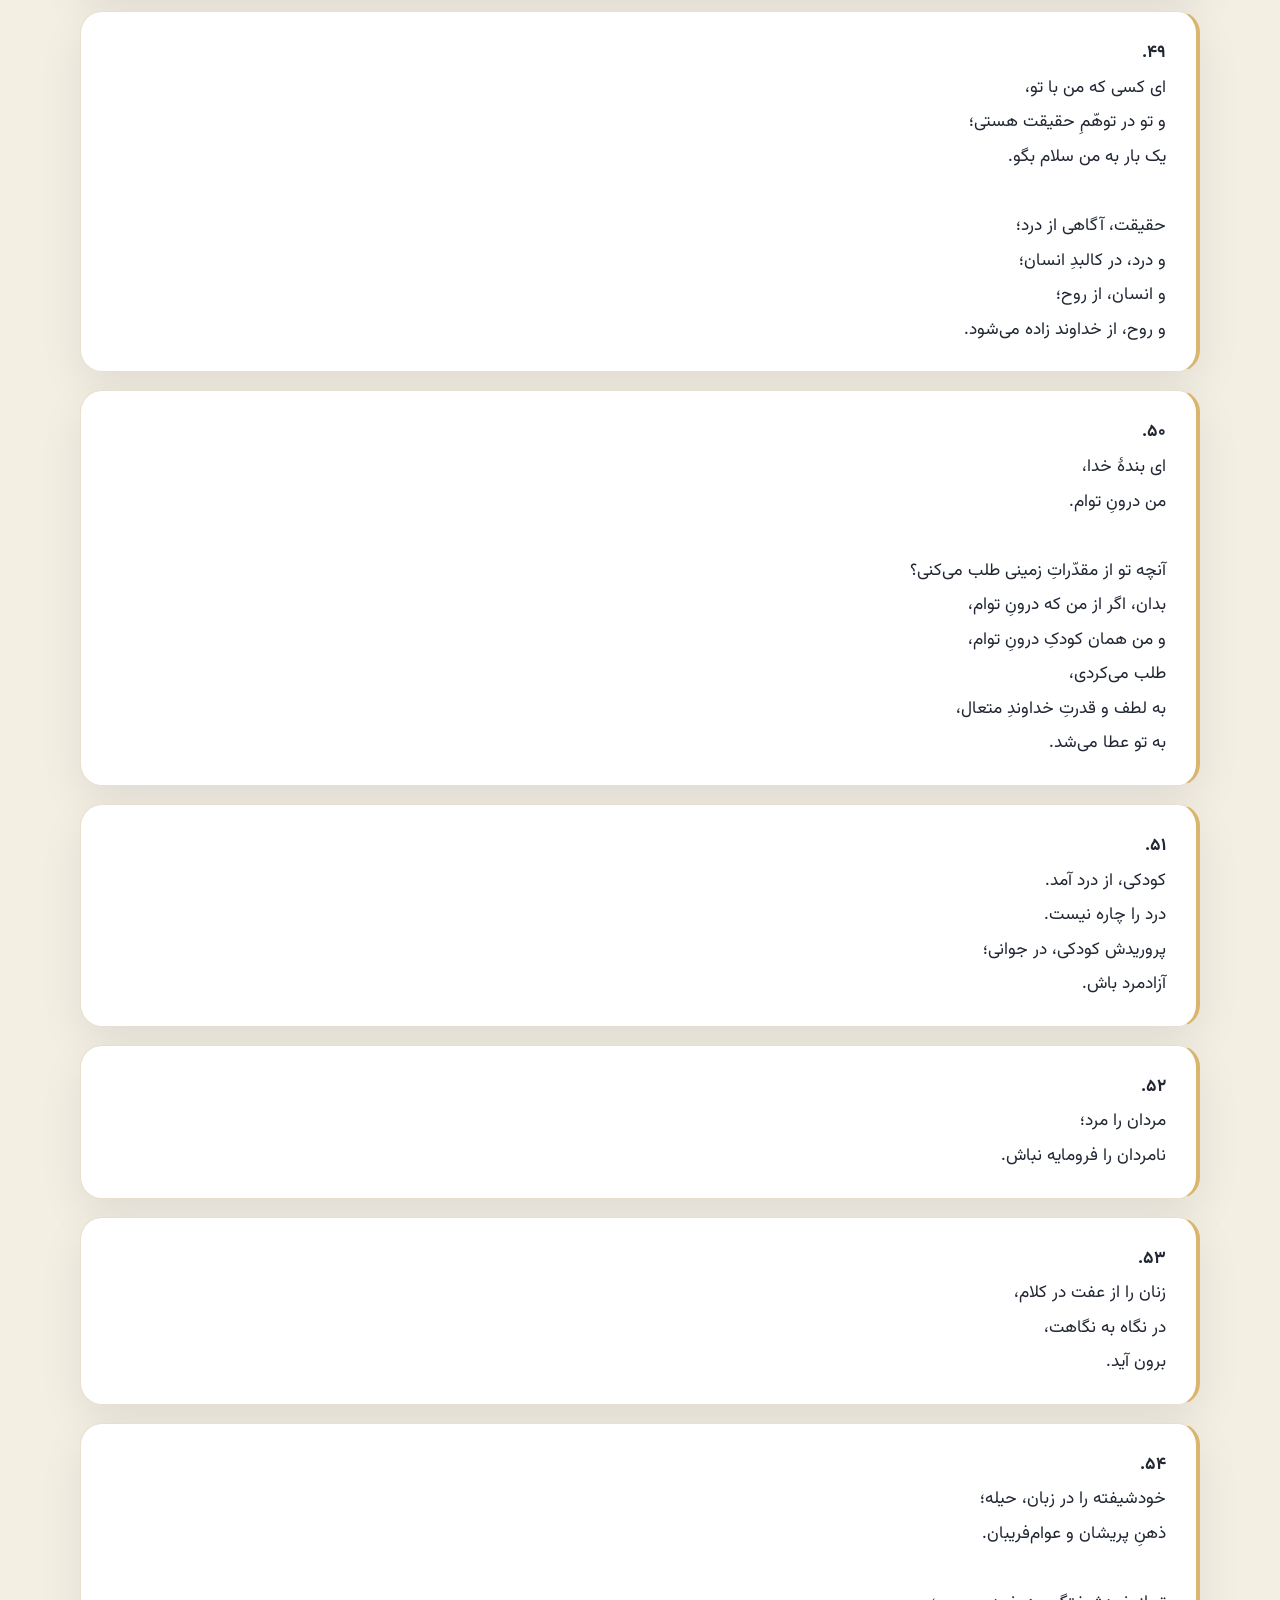
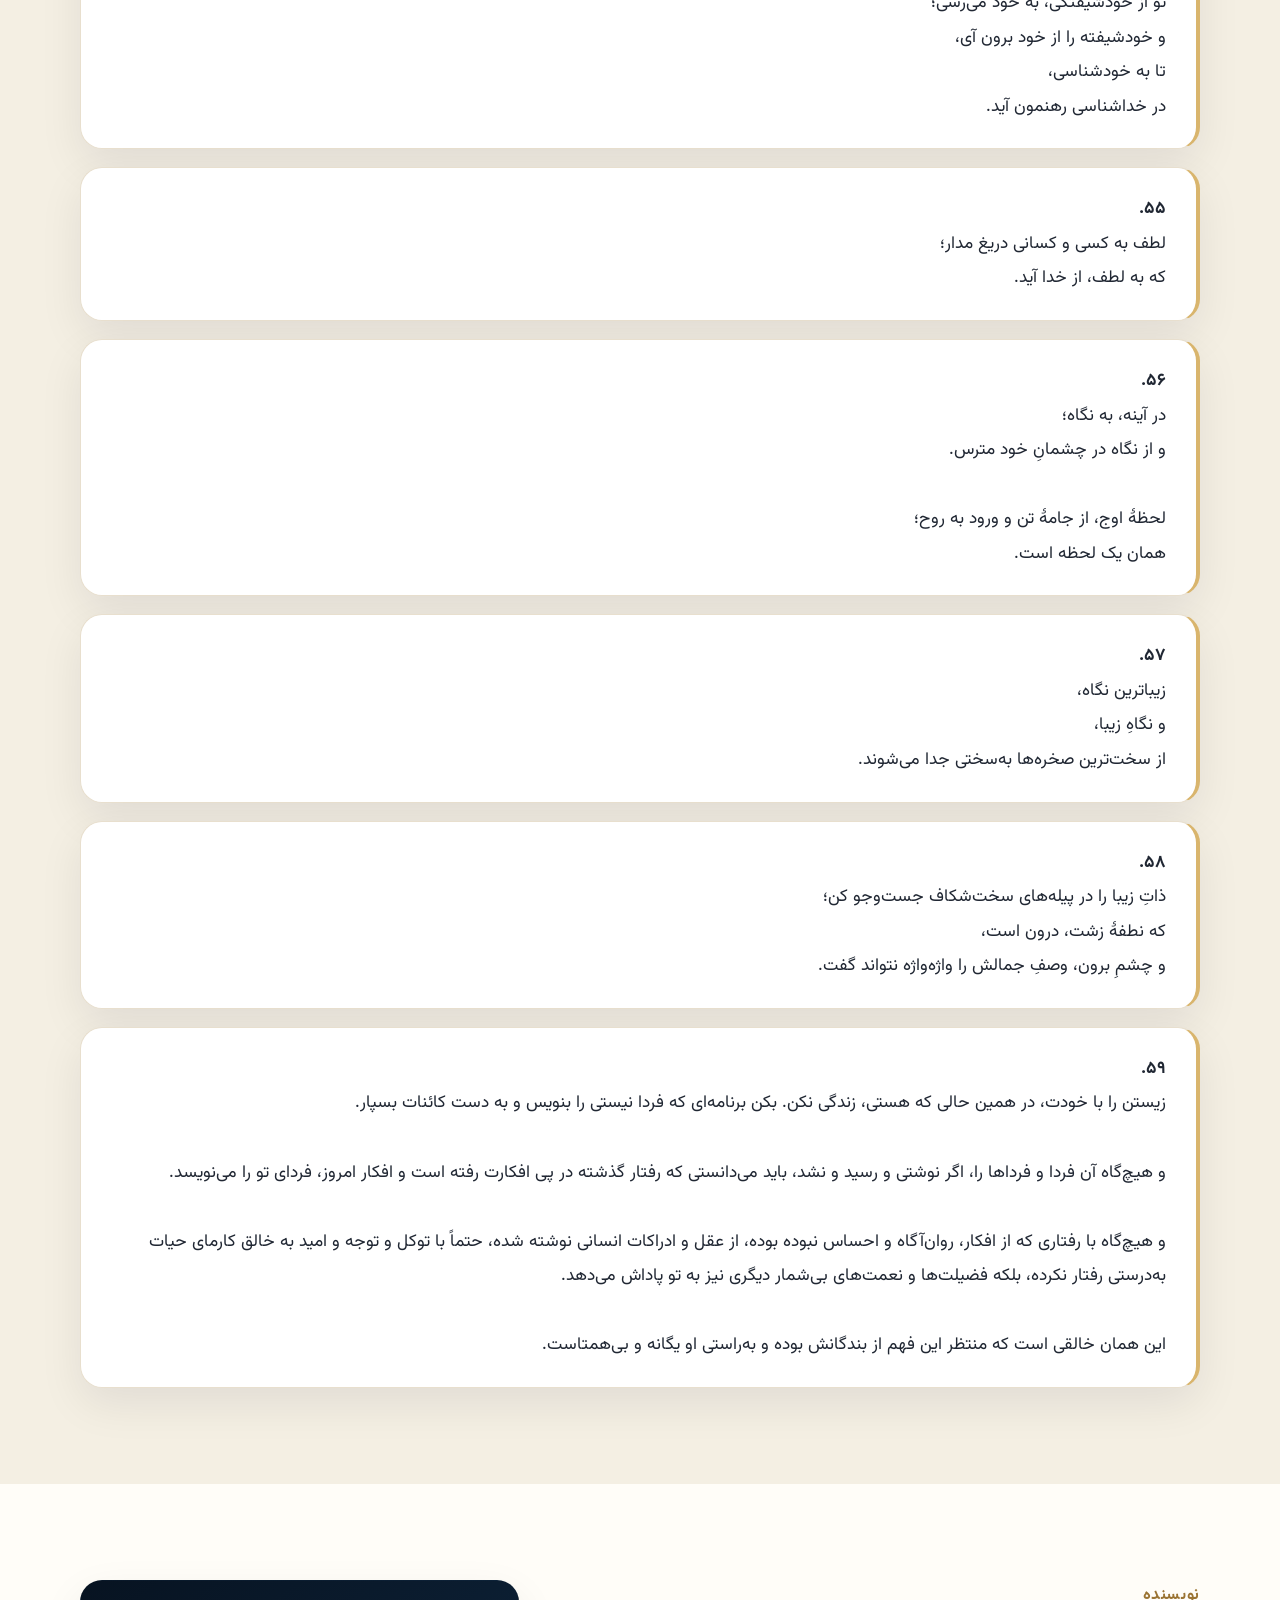
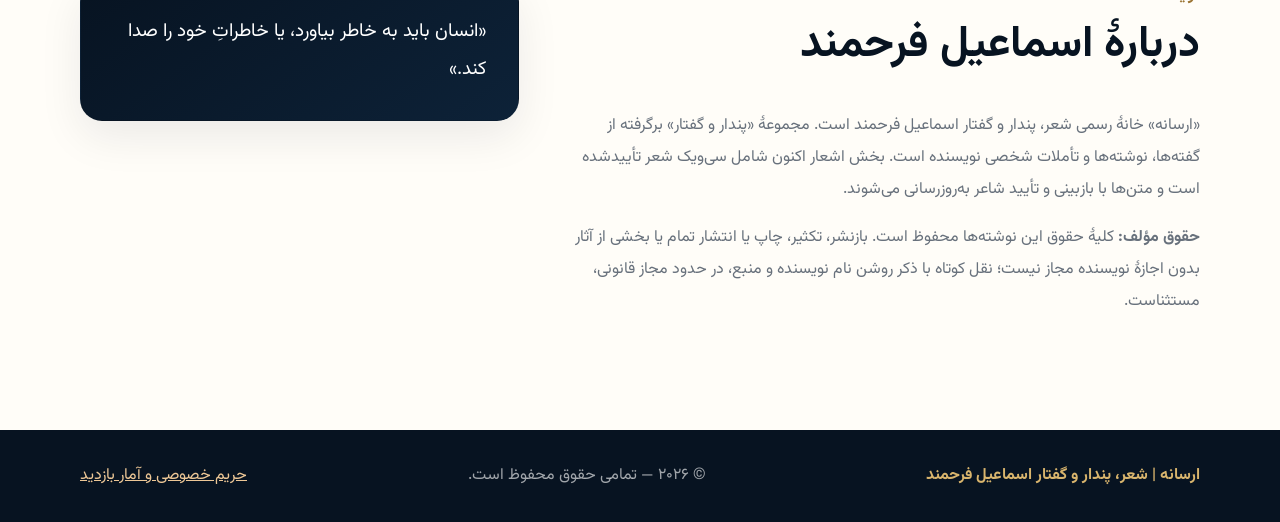
==== commit 3975af3c: "Publish approved poem 31 'صد جام نوشین' on Arsaneh" ====
--- a/index.html
+++ b/index.html
@@ -132,7 +132,7 @@
             <span>نویسنده</span>
             <h2 id="about-title">دربارهٔ اسماعیل فرحمند</h2>
           </div>
-          <p>«ارسانه» خانهٔ رسمی شعر، پندار و گفتار اسماعیل فرحمند است. مجموعهٔ «پندار و گفتار» برگرفته از گفته‌ها، نوشته‌ها و تأملات شخصی نویسنده است. بخش اشعار اکنون شامل سی شعر تأییدشده است و متن‌ها با بازبینی و تأیید شاعر به‌روزرسانی می‌شوند.</p>
+          <p>«ارسانه» خانهٔ رسمی شعر، پندار و گفتار اسماعیل فرحمند است. مجموعهٔ «پندار و گفتار» برگرفته از گفته‌ها، نوشته‌ها و تأملات شخصی نویسنده است. بخش اشعار اکنون شامل سی‌ویک شعر تأییدشده است و متن‌ها با بازبینی و تأیید شاعر به‌روزرسانی می‌شوند.</p>
           <p><strong>حقوق مؤلف:</strong> کلیهٔ حقوق این نوشته‌ها محفوظ است. بازنشر، تکثیر، چاپ یا انتشار تمام یا بخشی از آثار بدون اجازهٔ نویسنده مجاز نیست؛ نقل کوتاه با ذکر روشن نام نویسنده و منبع، در حدود مجاز قانونی، مستثناست.</p>
         </div>
         <aside class="quote" aria-label="سخن نویسنده">«انسان باید به خاطر بیاورد، یا خاطراتِ خود را صدا کند.»</aside>
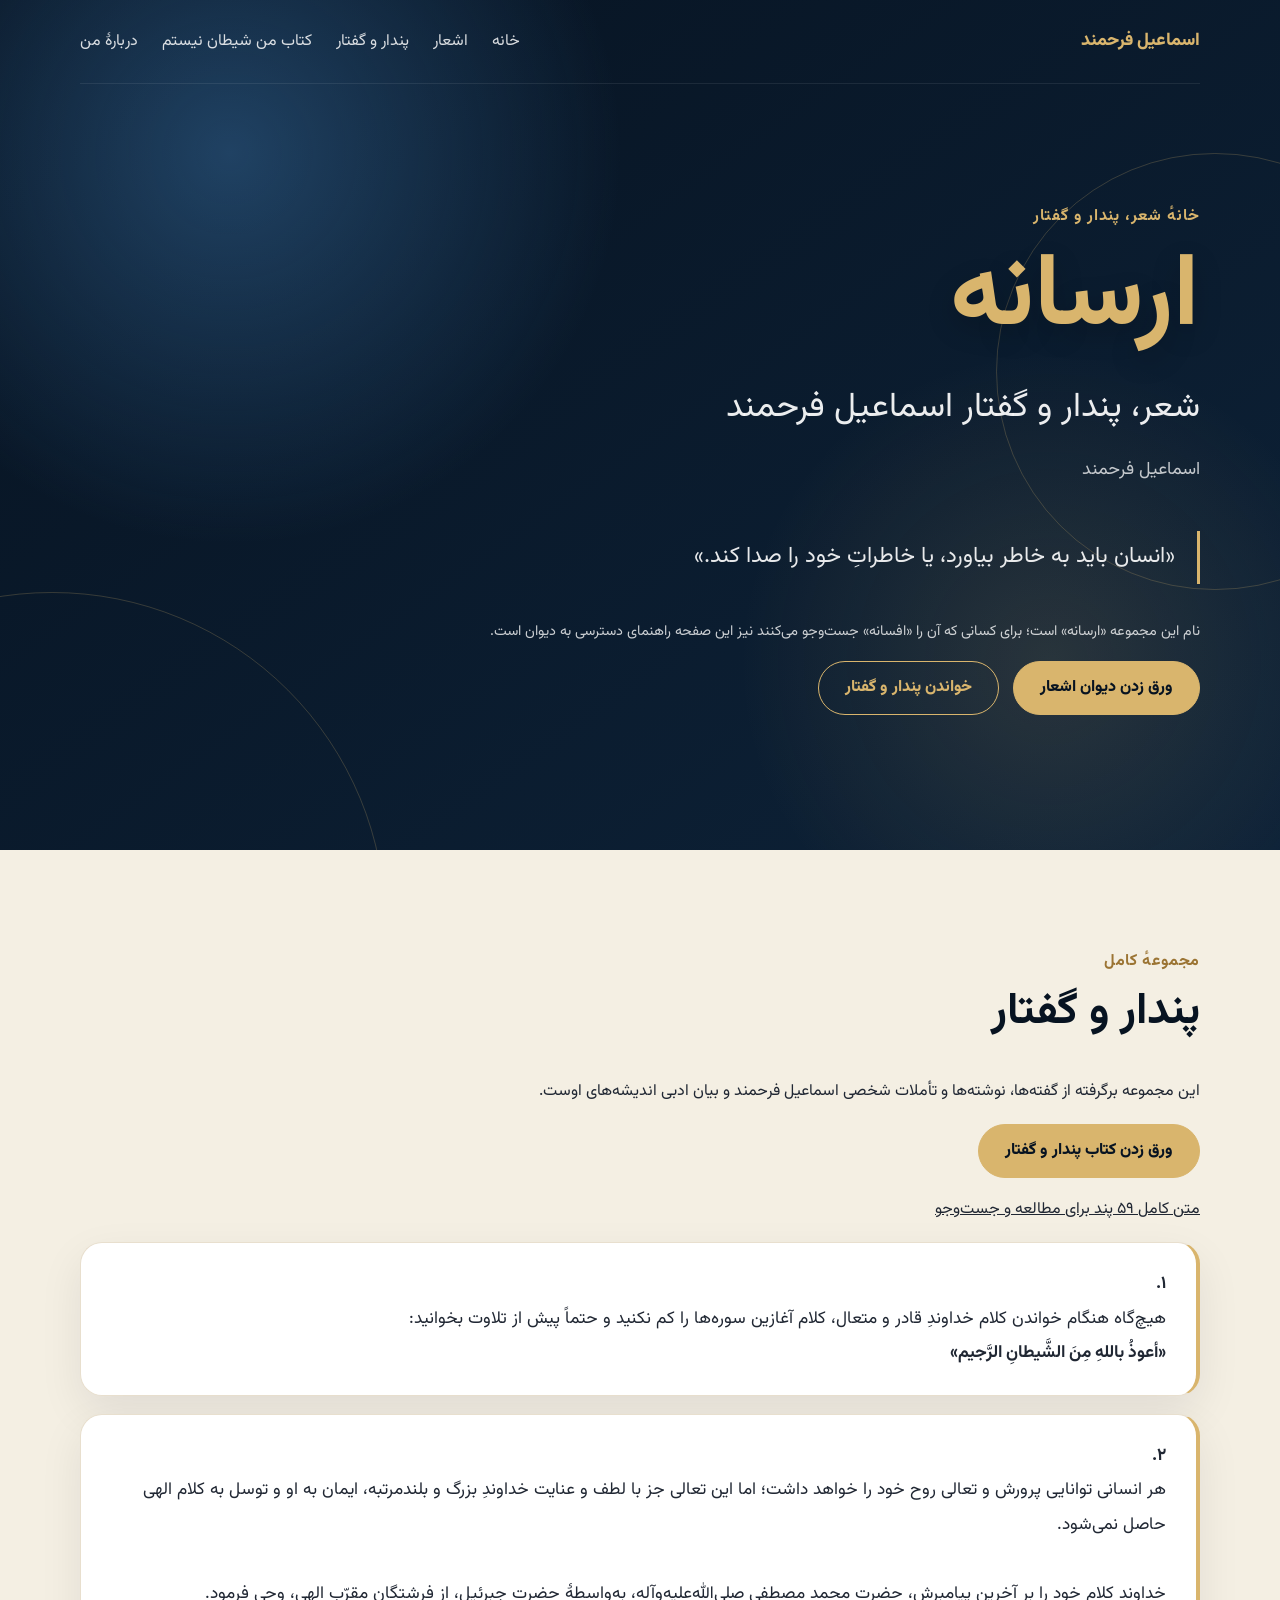
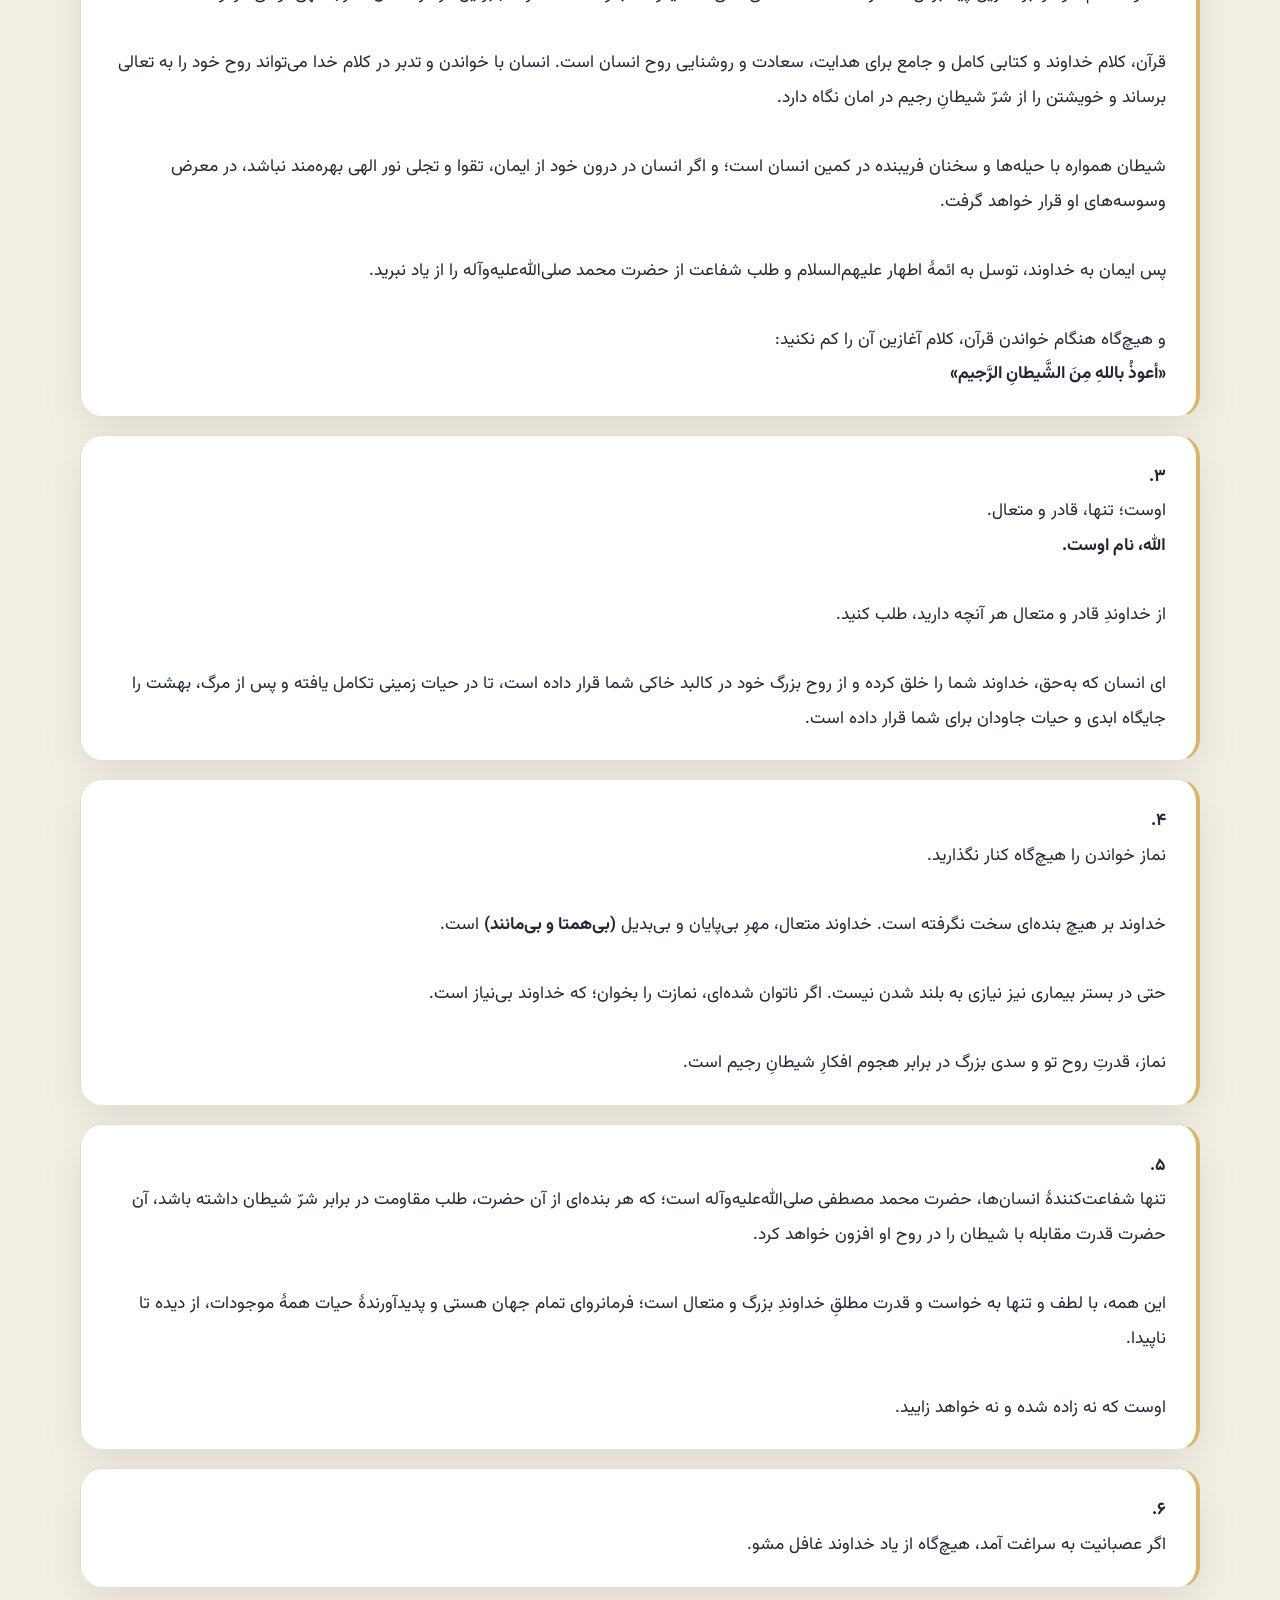
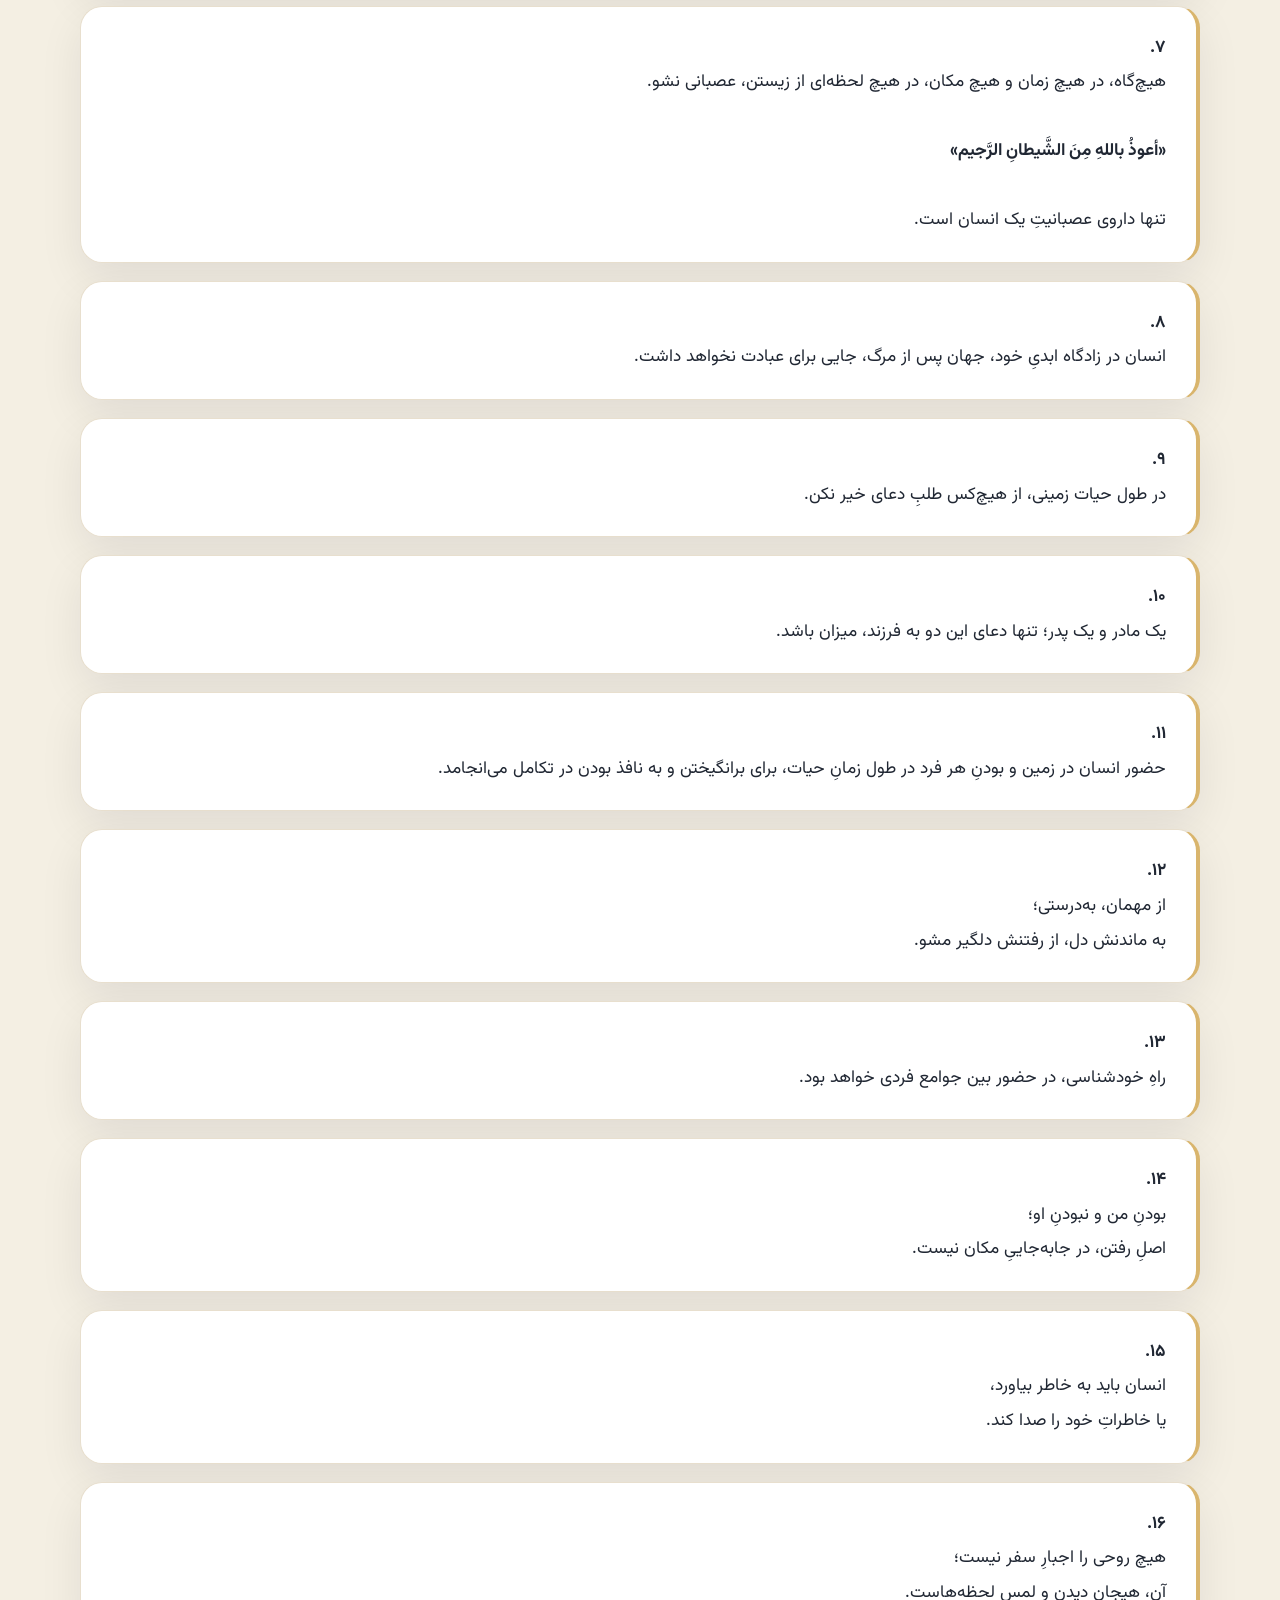
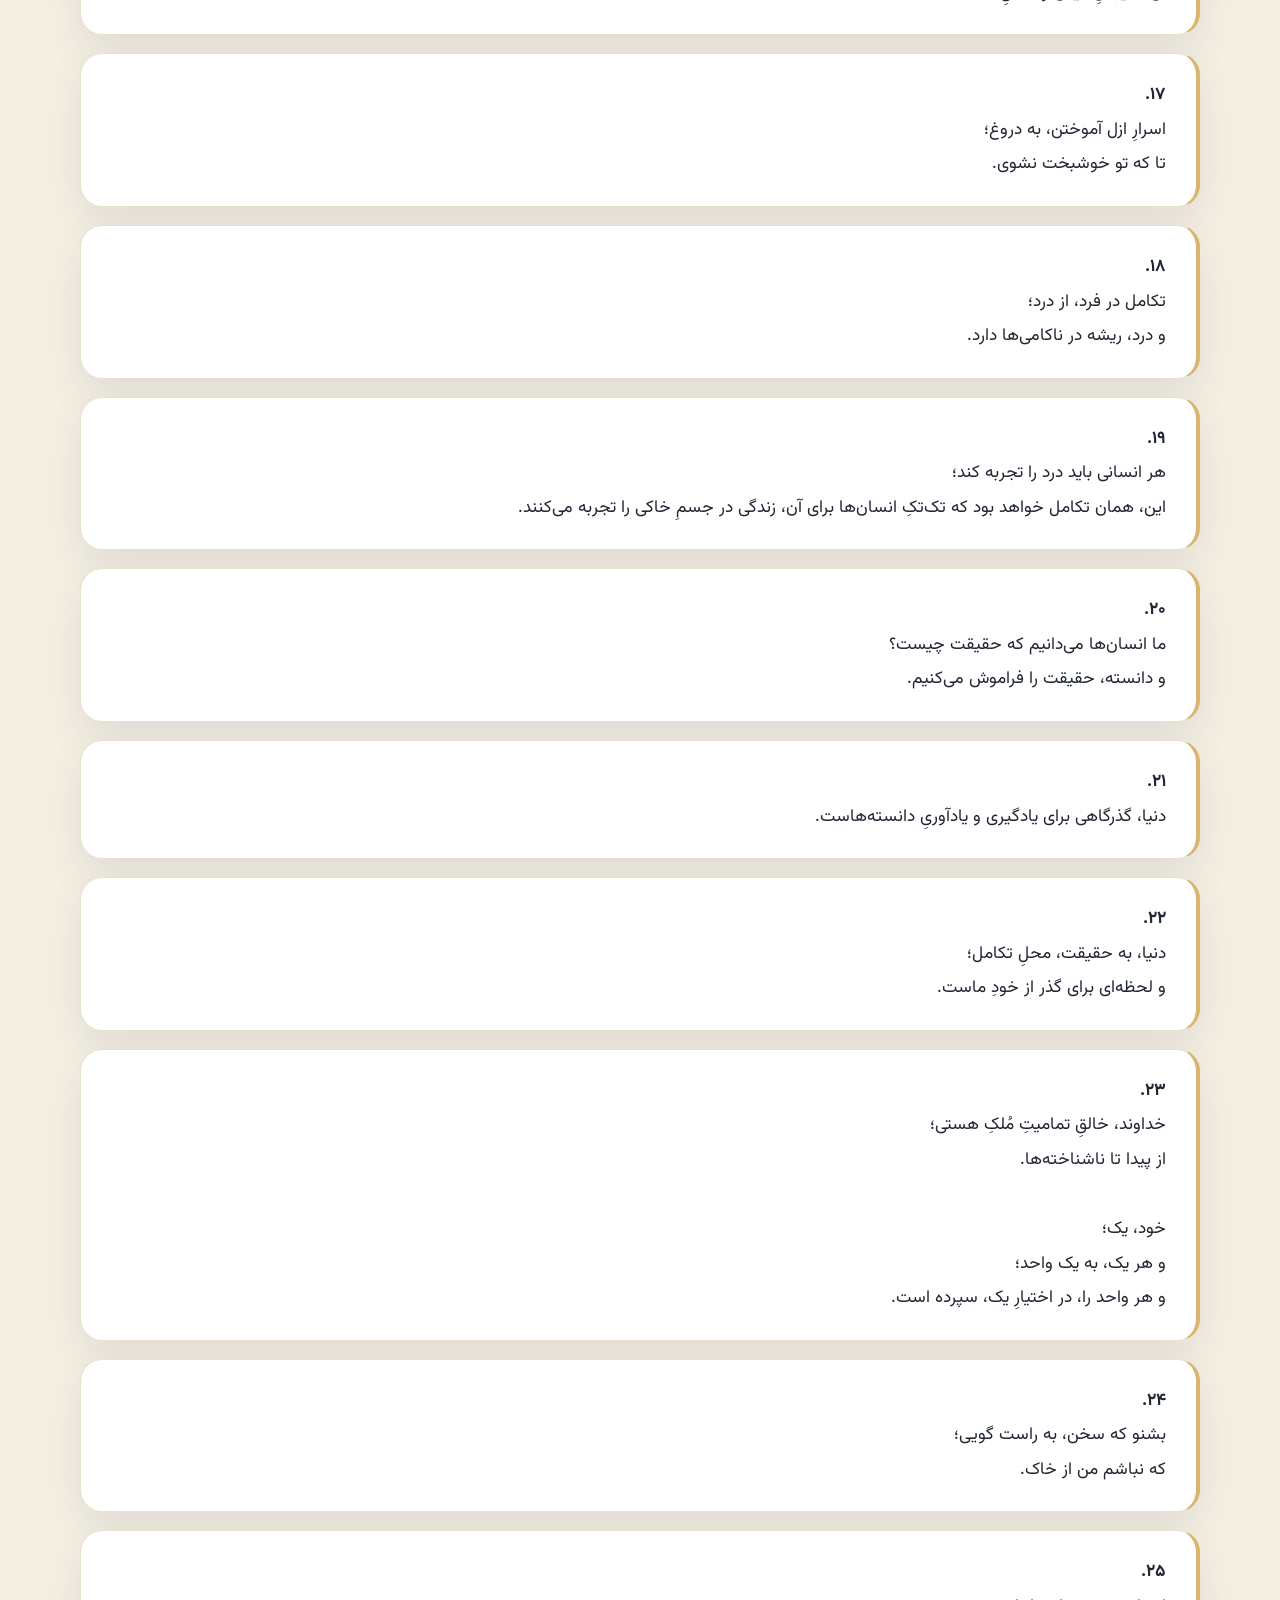
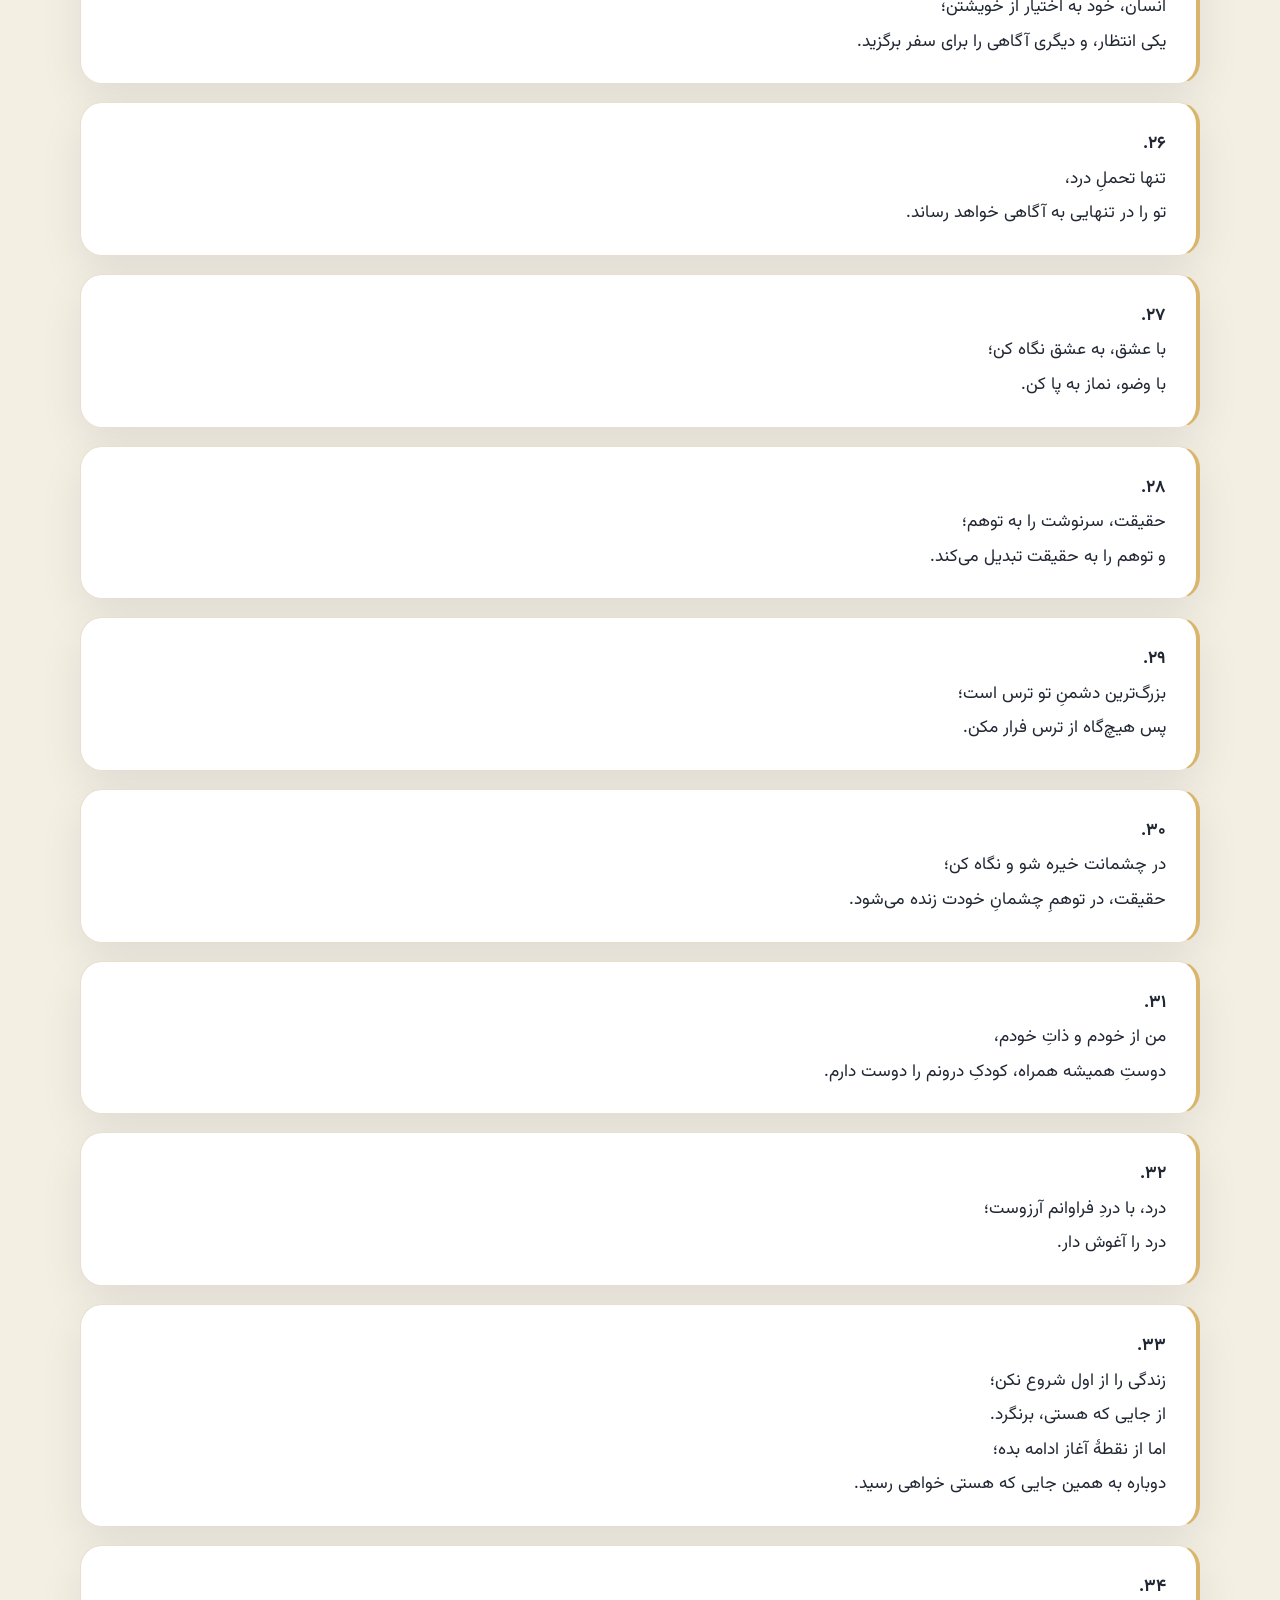
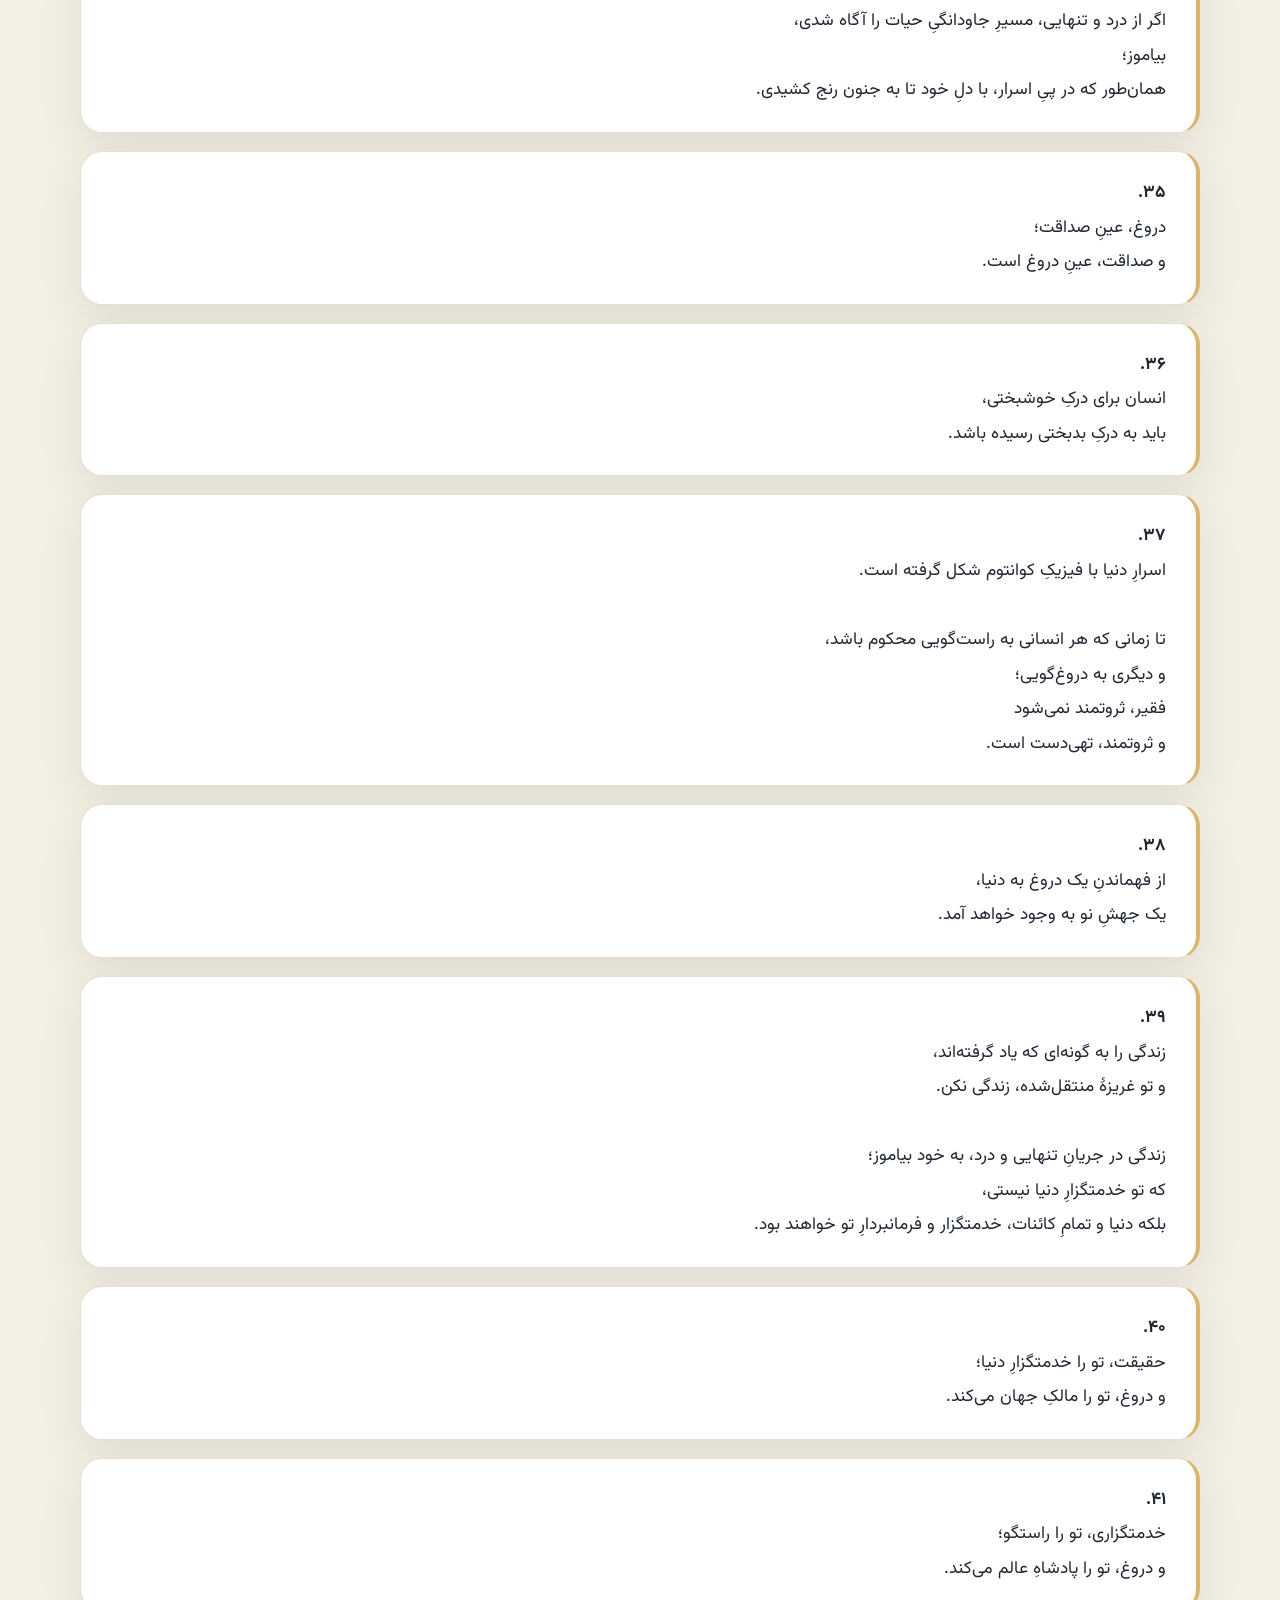
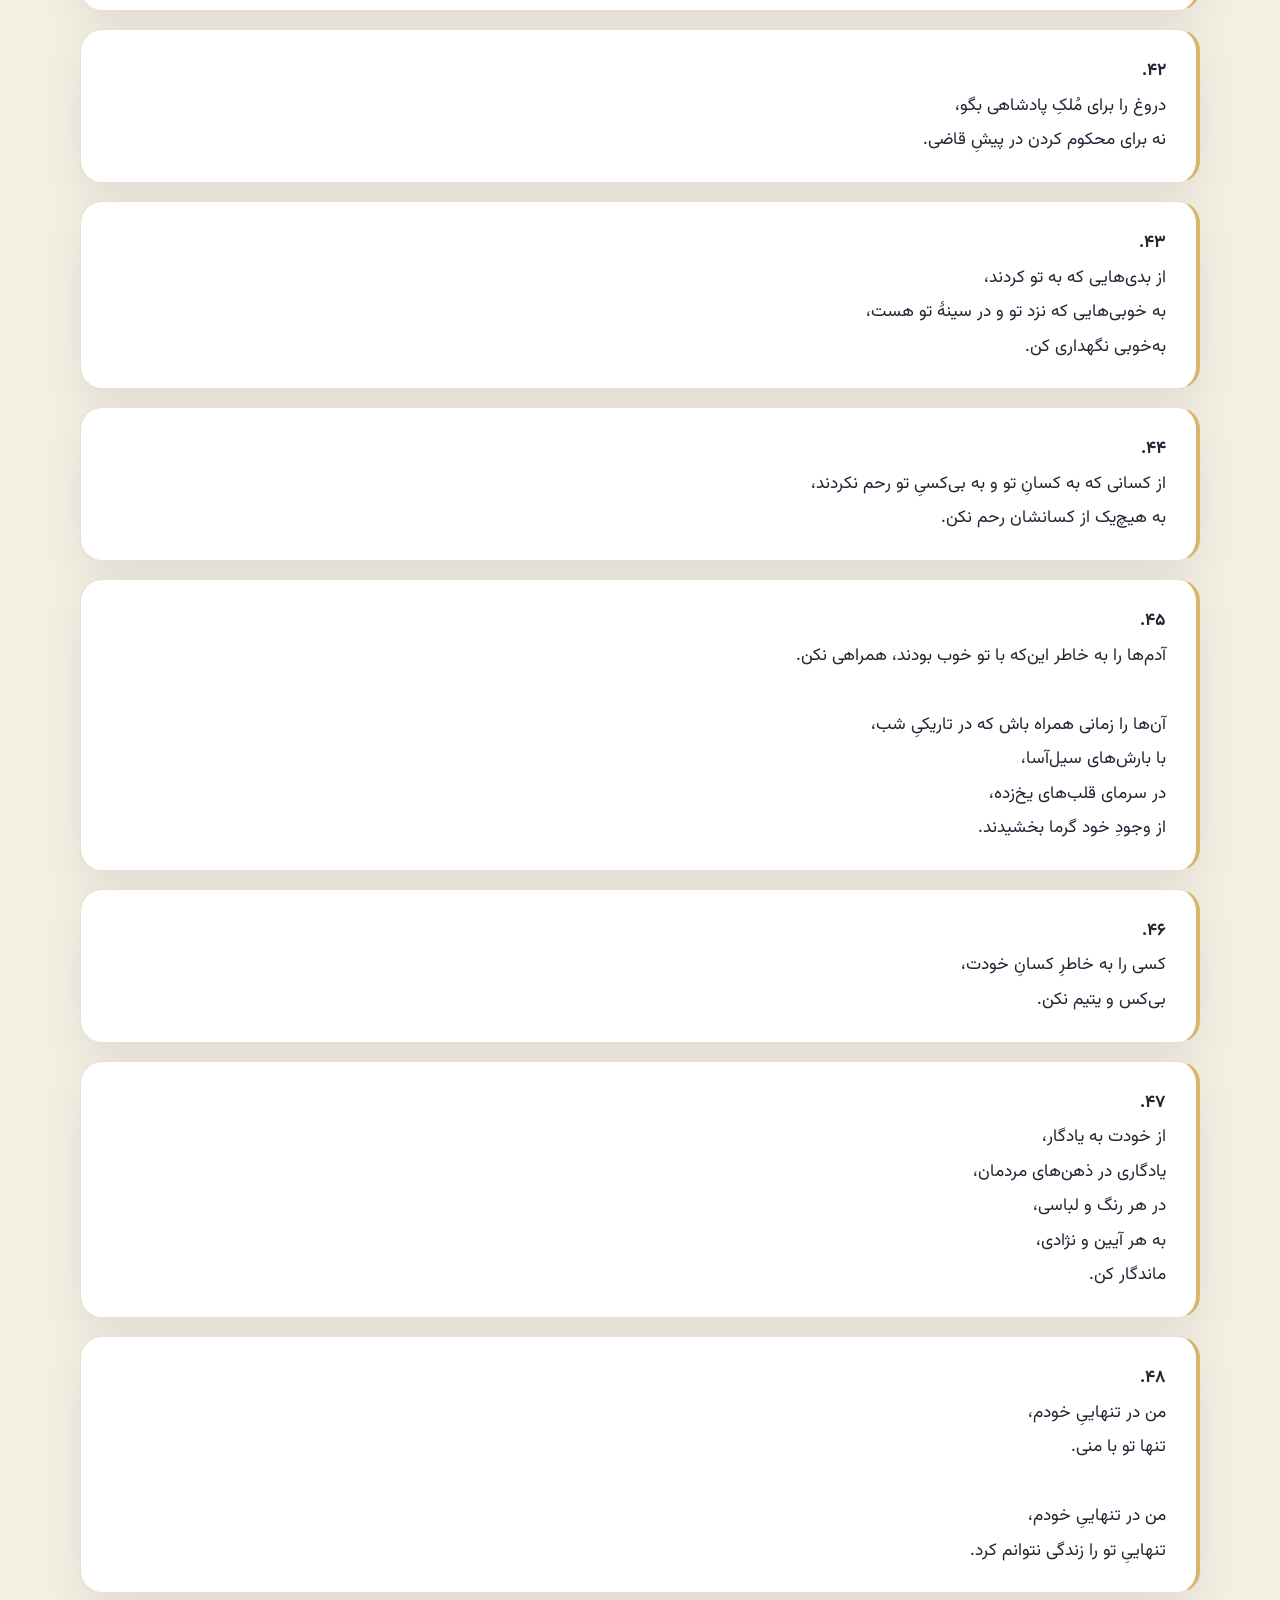
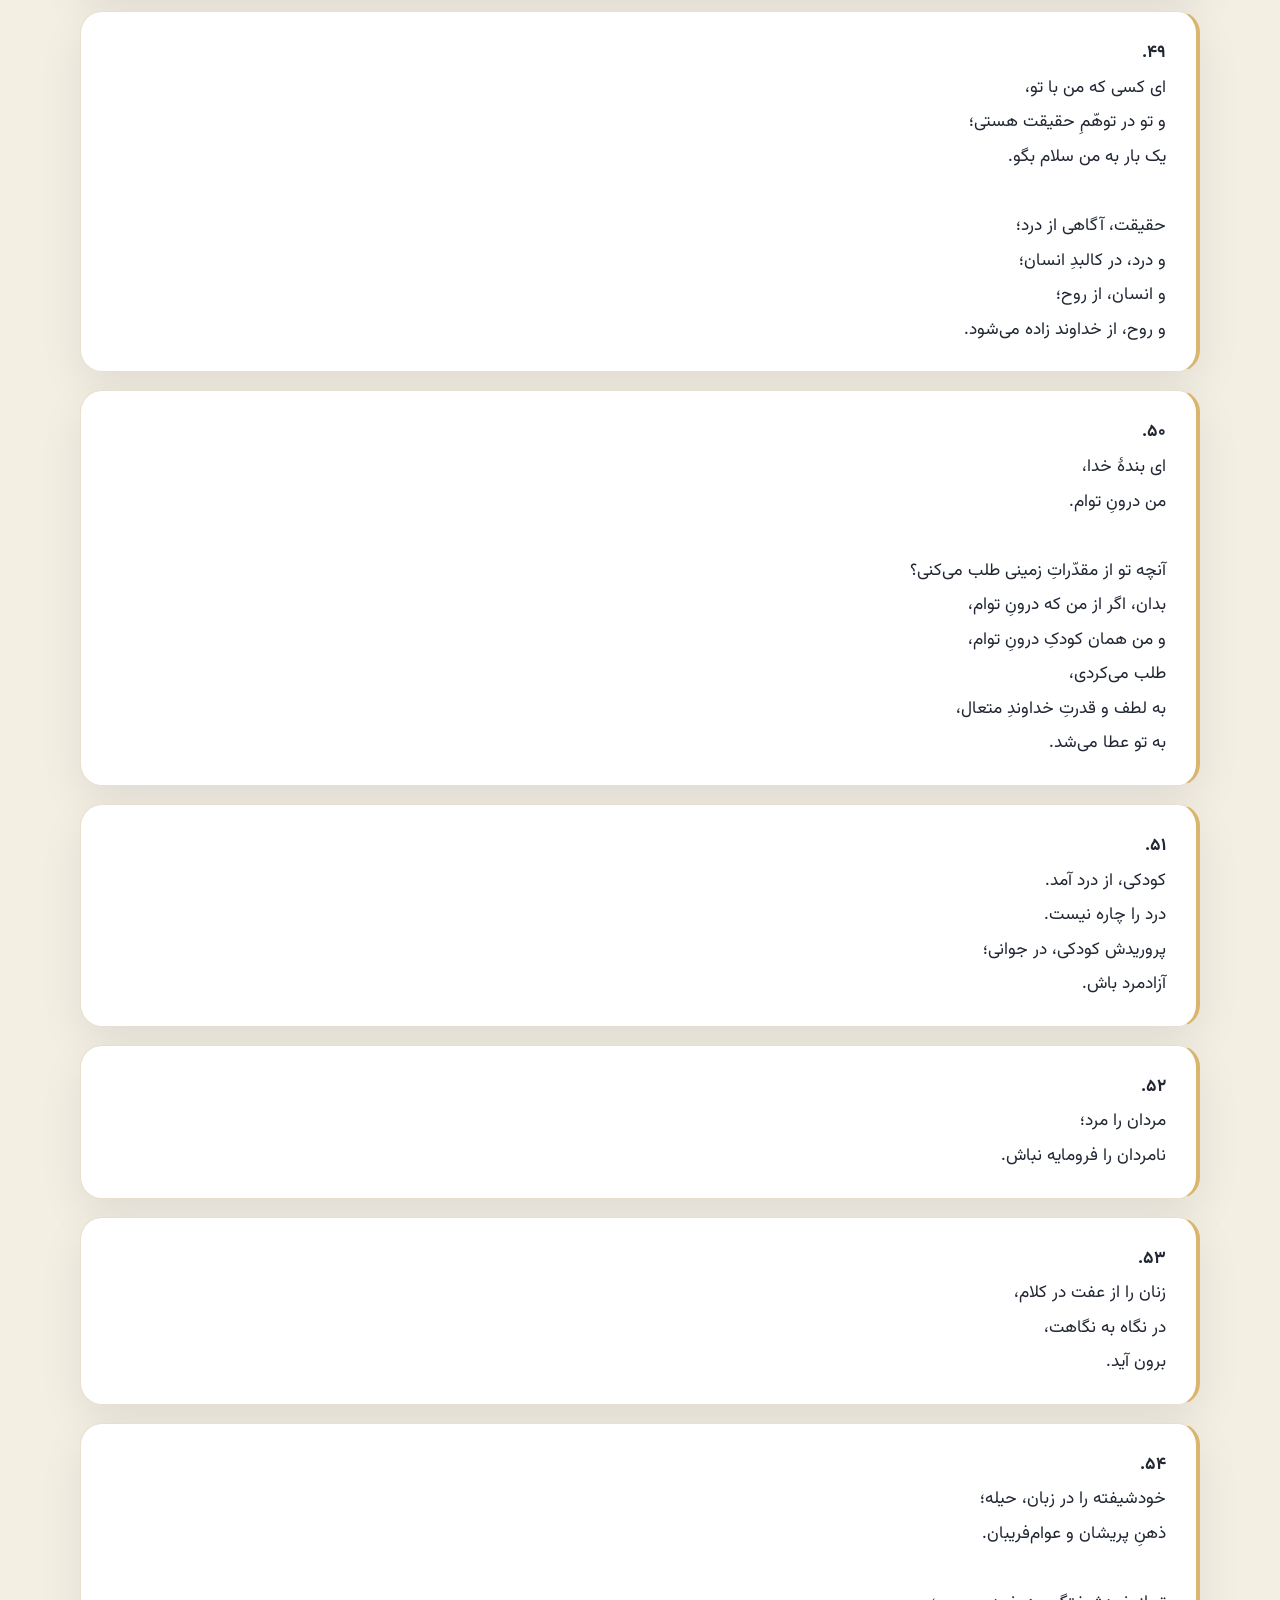
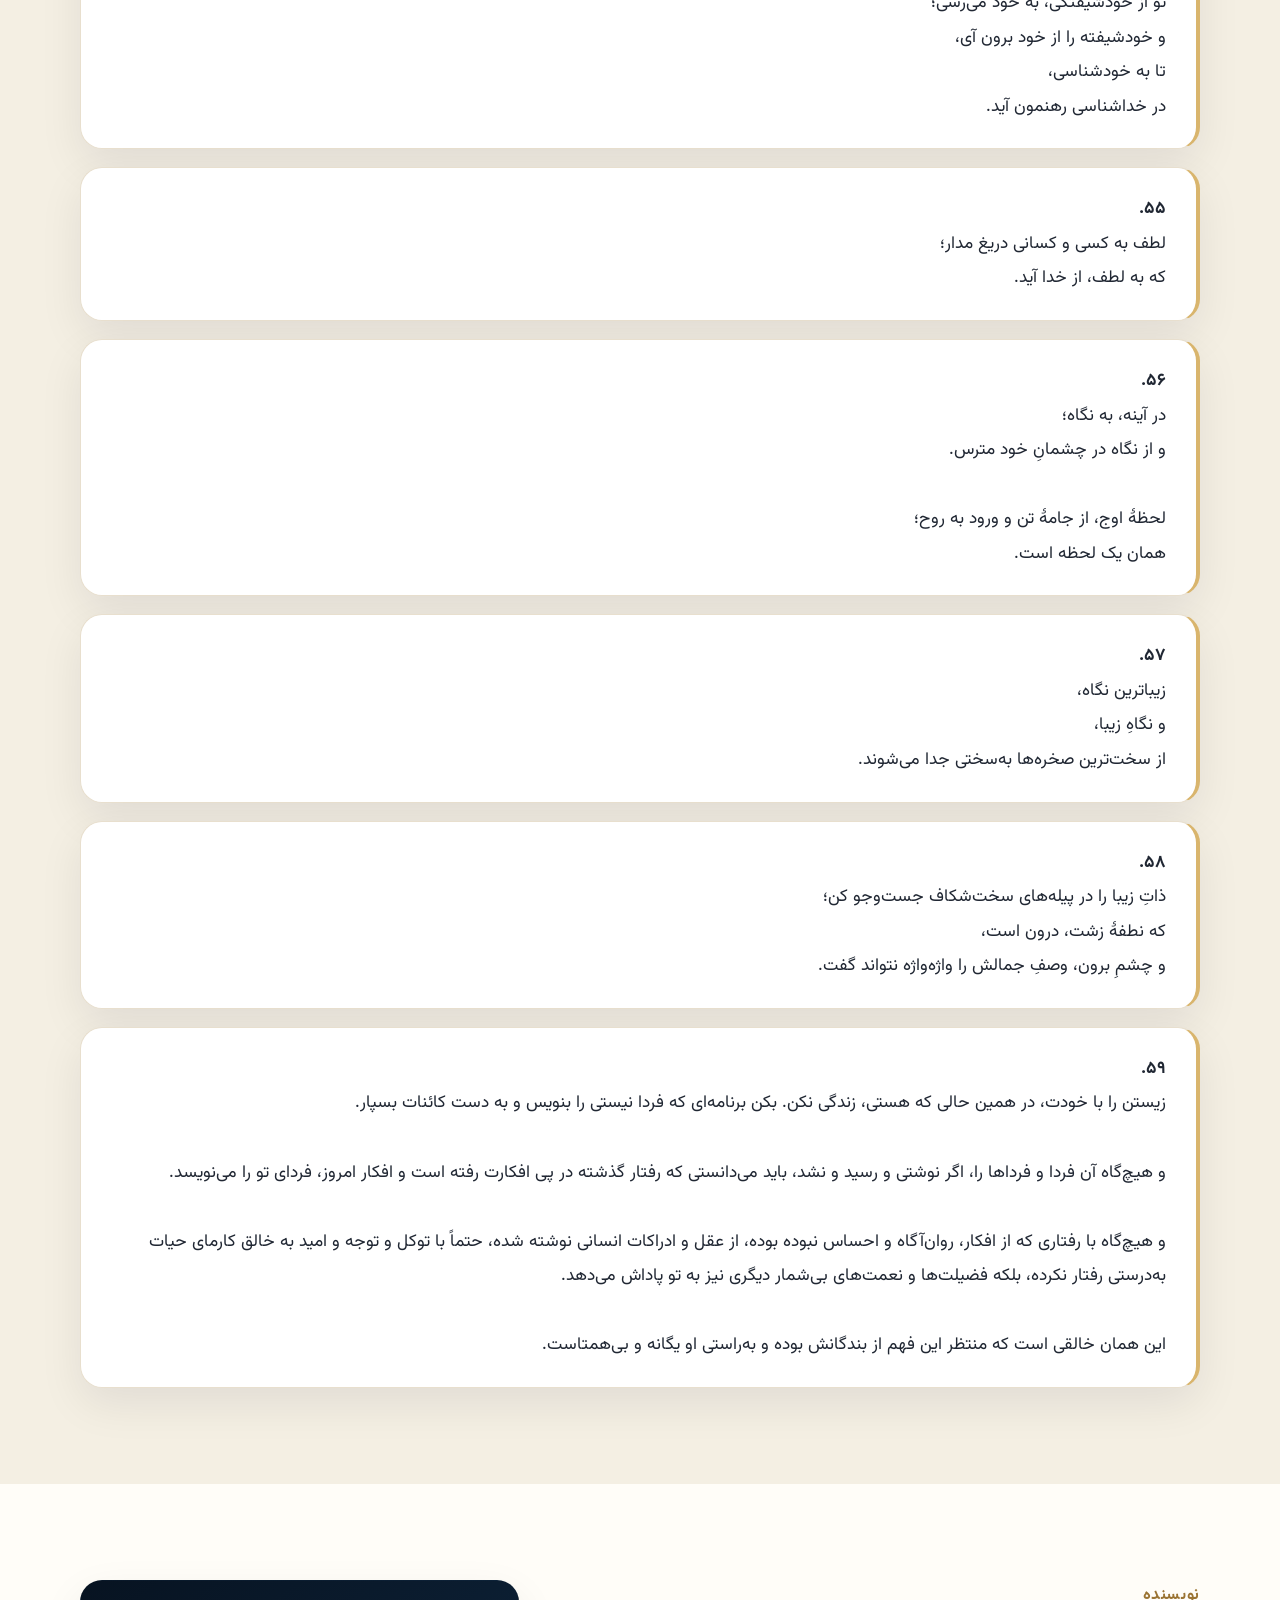
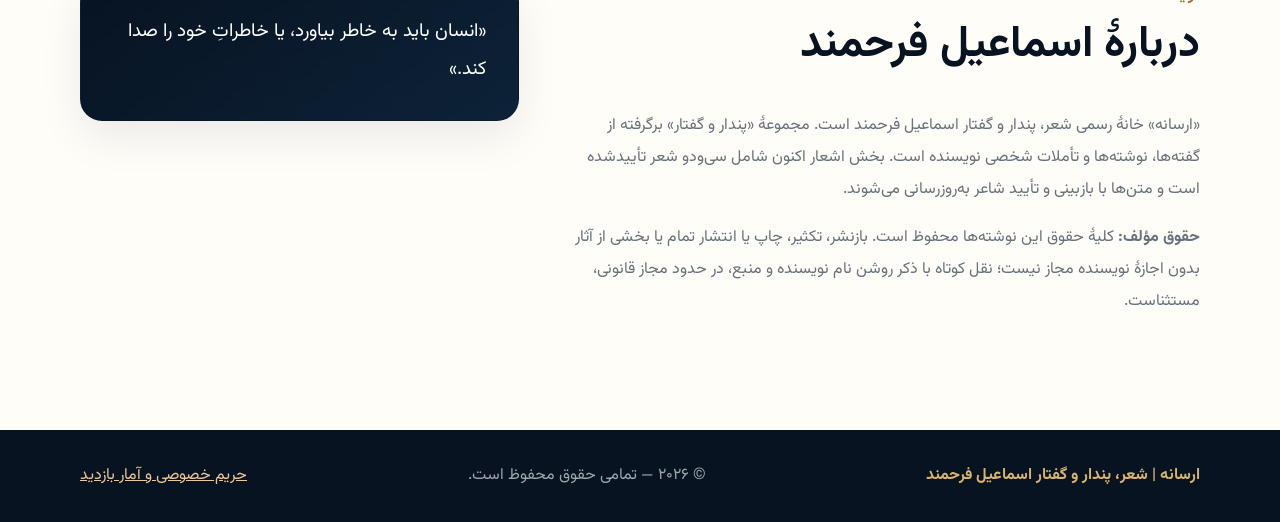
==== commit 02c82f3a: "Publish poet-approved text of poem 32 — تو مپندار" ====
--- a/index.html
+++ b/index.html
@@ -132,7 +132,7 @@
             <span>نویسنده</span>
             <h2 id="about-title">دربارهٔ اسماعیل فرحمند</h2>
           </div>
-          <p>«ارسانه» خانهٔ رسمی شعر، پندار و گفتار اسماعیل فرحمند است. مجموعهٔ «پندار و گفتار» برگرفته از گفته‌ها، نوشته‌ها و تأملات شخصی نویسنده است. بخش اشعار اکنون شامل سی‌ویک شعر تأییدشده است و متن‌ها با بازبینی و تأیید شاعر به‌روزرسانی می‌شوند.</p>
+          <p>«ارسانه» خانهٔ رسمی شعر، پندار و گفتار اسماعیل فرحمند است. مجموعهٔ «پندار و گفتار» برگرفته از گفته‌ها، نوشته‌ها و تأملات شخصی نویسنده است. بخش اشعار اکنون شامل سی‌ودو شعر تأییدشده است و متن‌ها با بازبینی و تأیید شاعر به‌روزرسانی می‌شوند.</p>
           <p><strong>حقوق مؤلف:</strong> کلیهٔ حقوق این نوشته‌ها محفوظ است. بازنشر، تکثیر، چاپ یا انتشار تمام یا بخشی از آثار بدون اجازهٔ نویسنده مجاز نیست؛ نقل کوتاه با ذکر روشن نام نویسنده و منبع، در حدود مجاز قانونی، مستثناست.</p>
         </div>
         <aside class="quote" aria-label="سخن نویسنده">«انسان باید به خاطر بیاورد، یا خاطراتِ خود را صدا کند.»</aside>
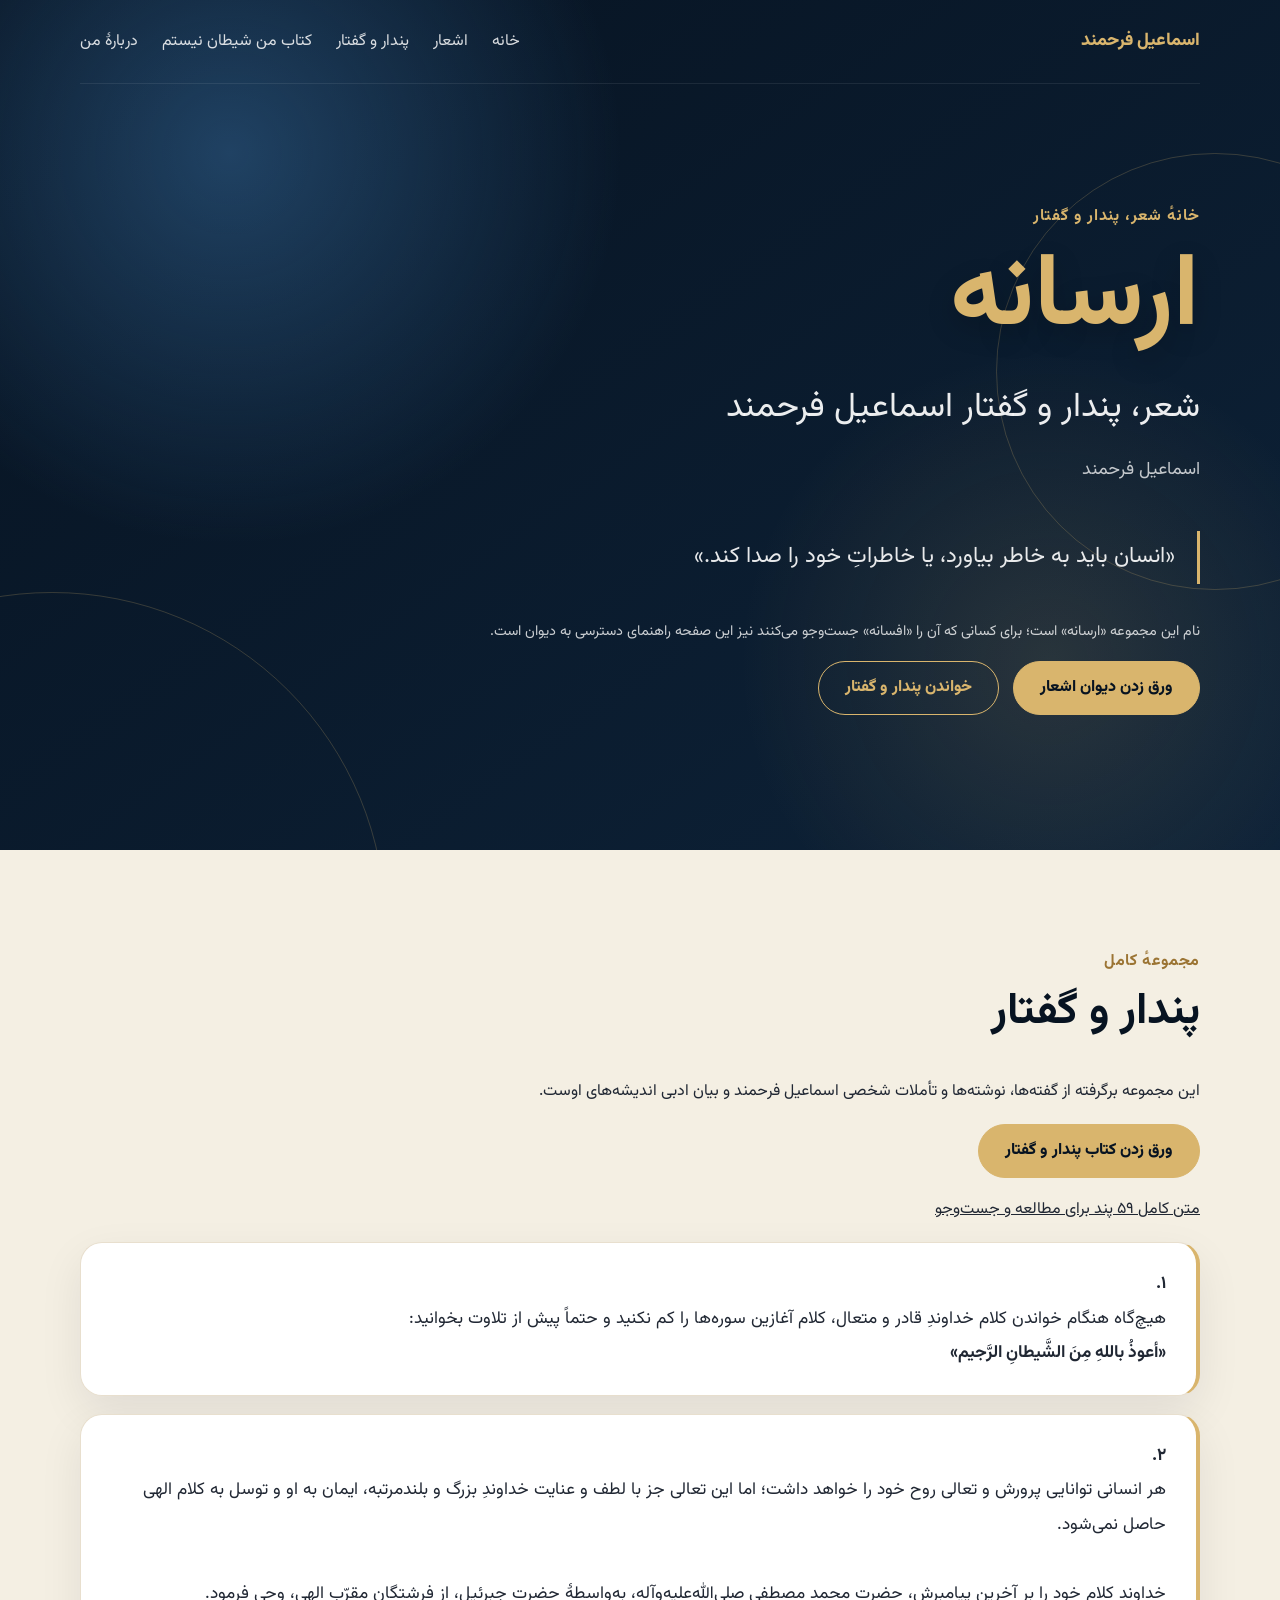
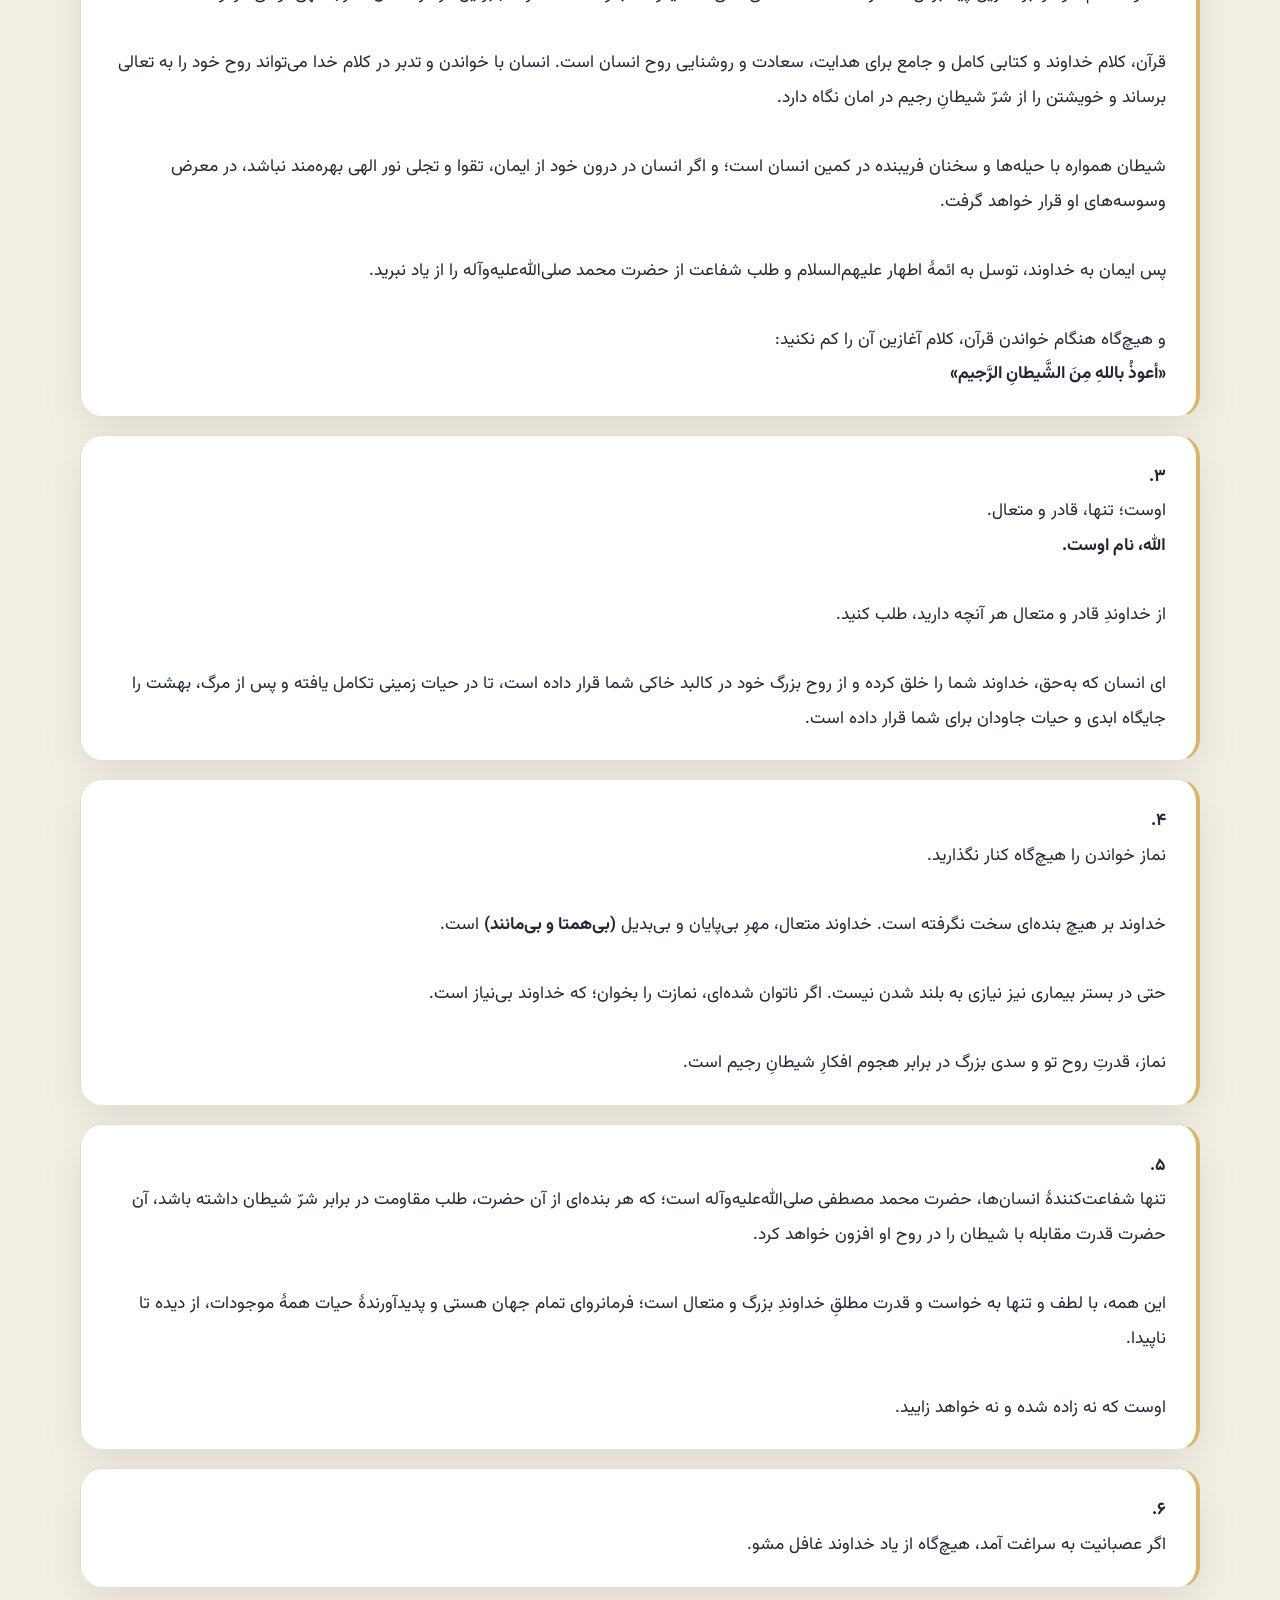
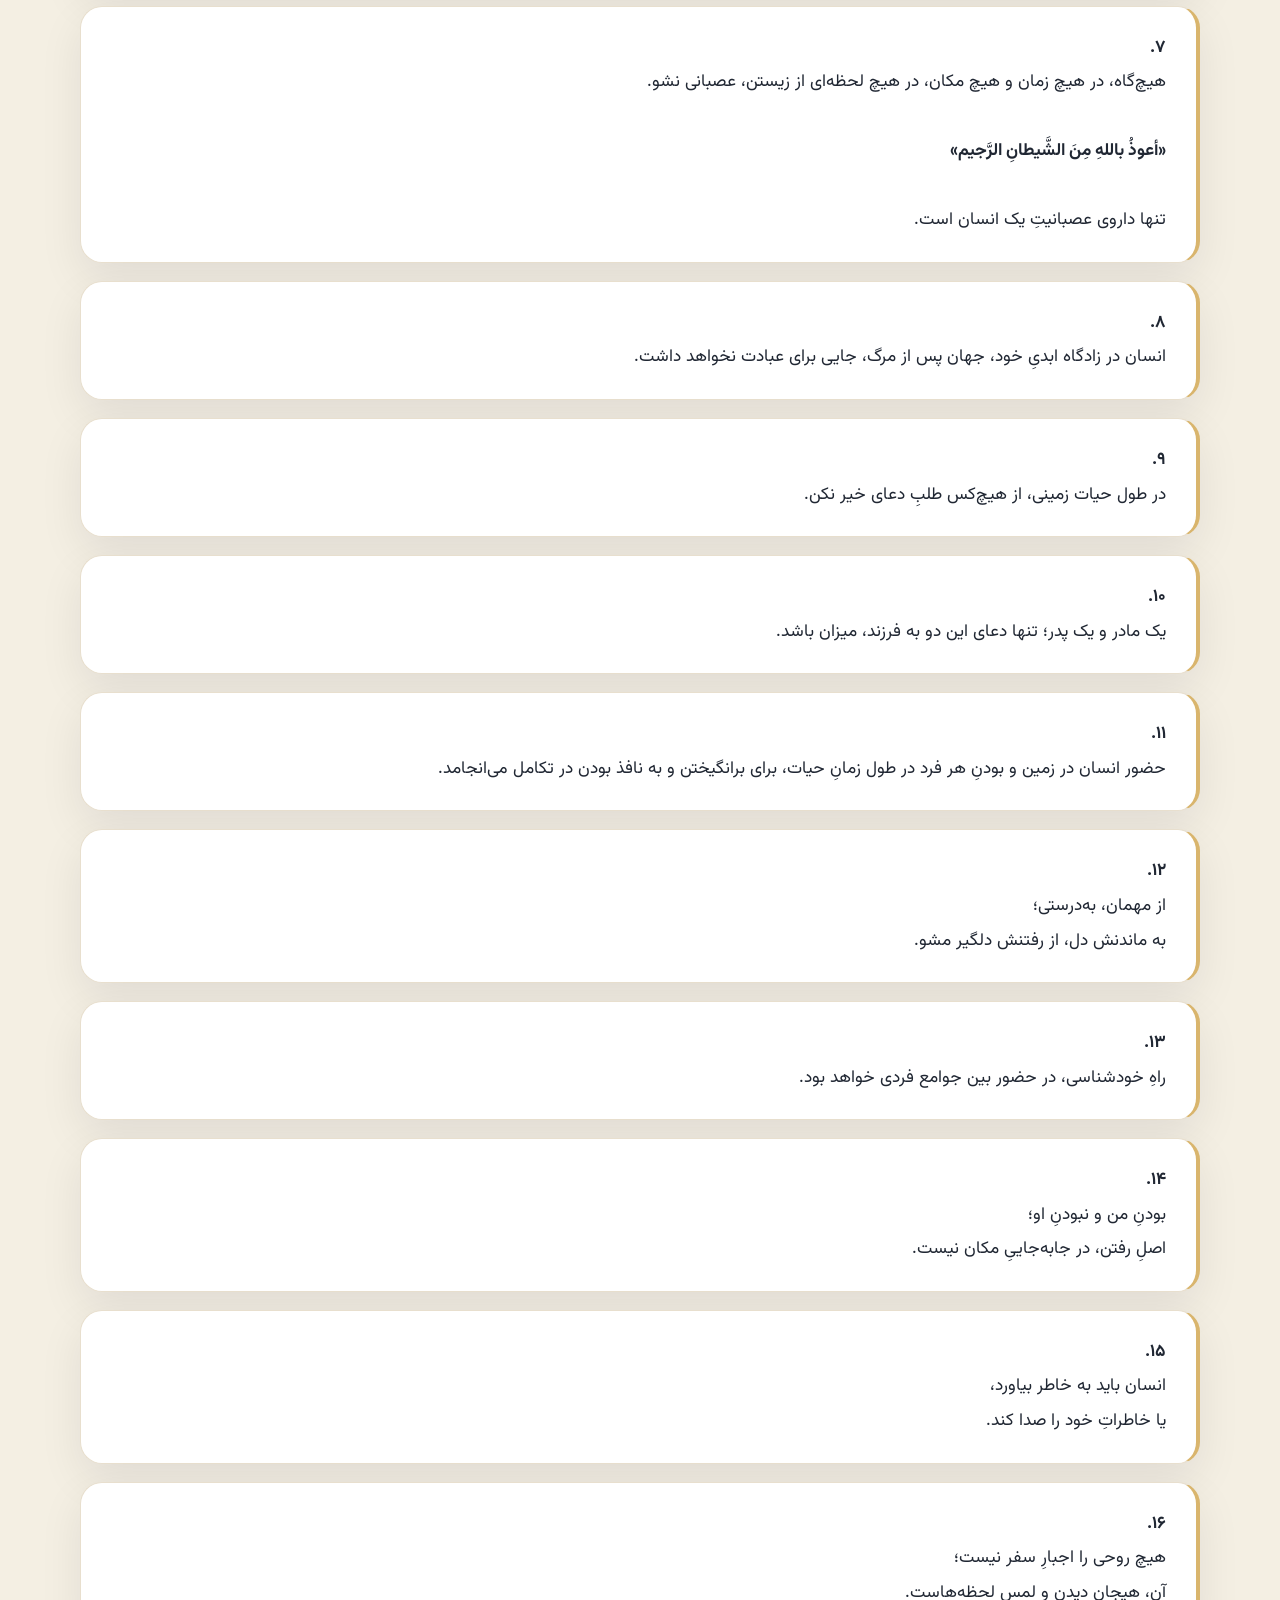
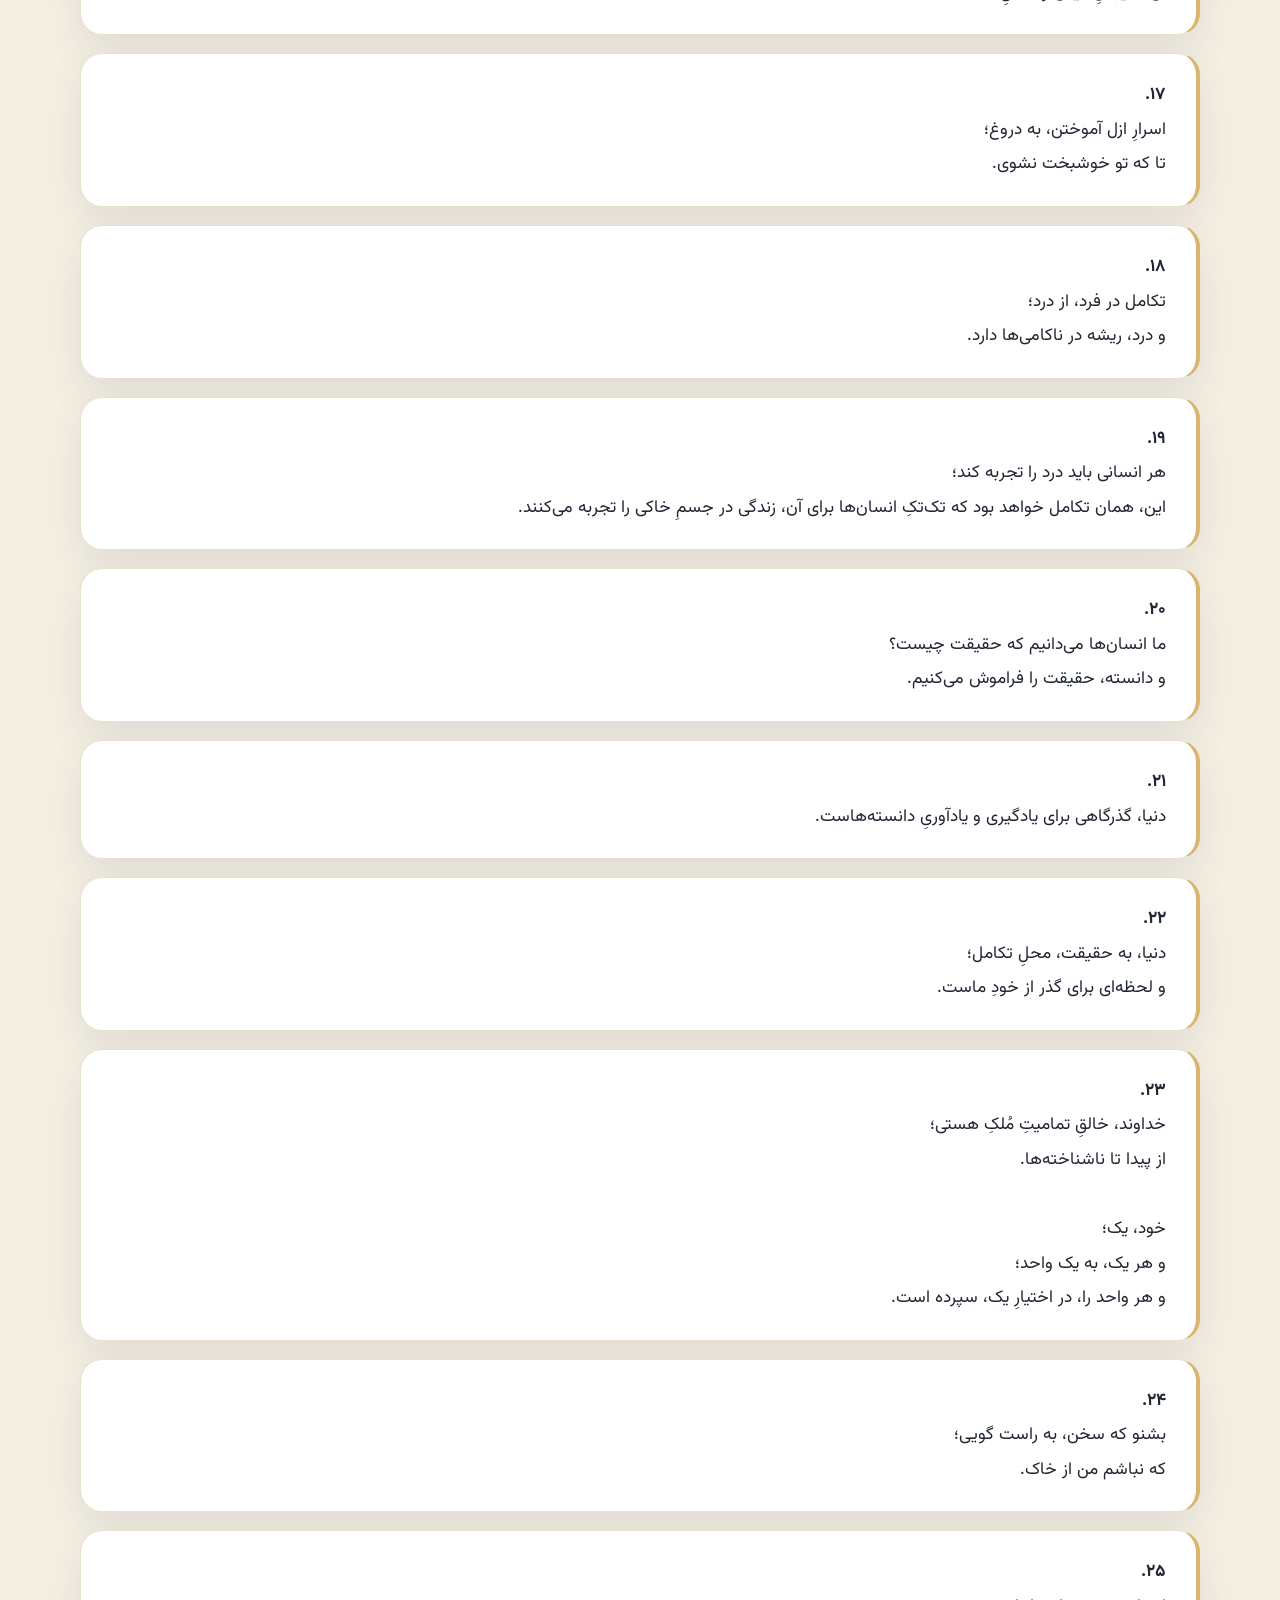
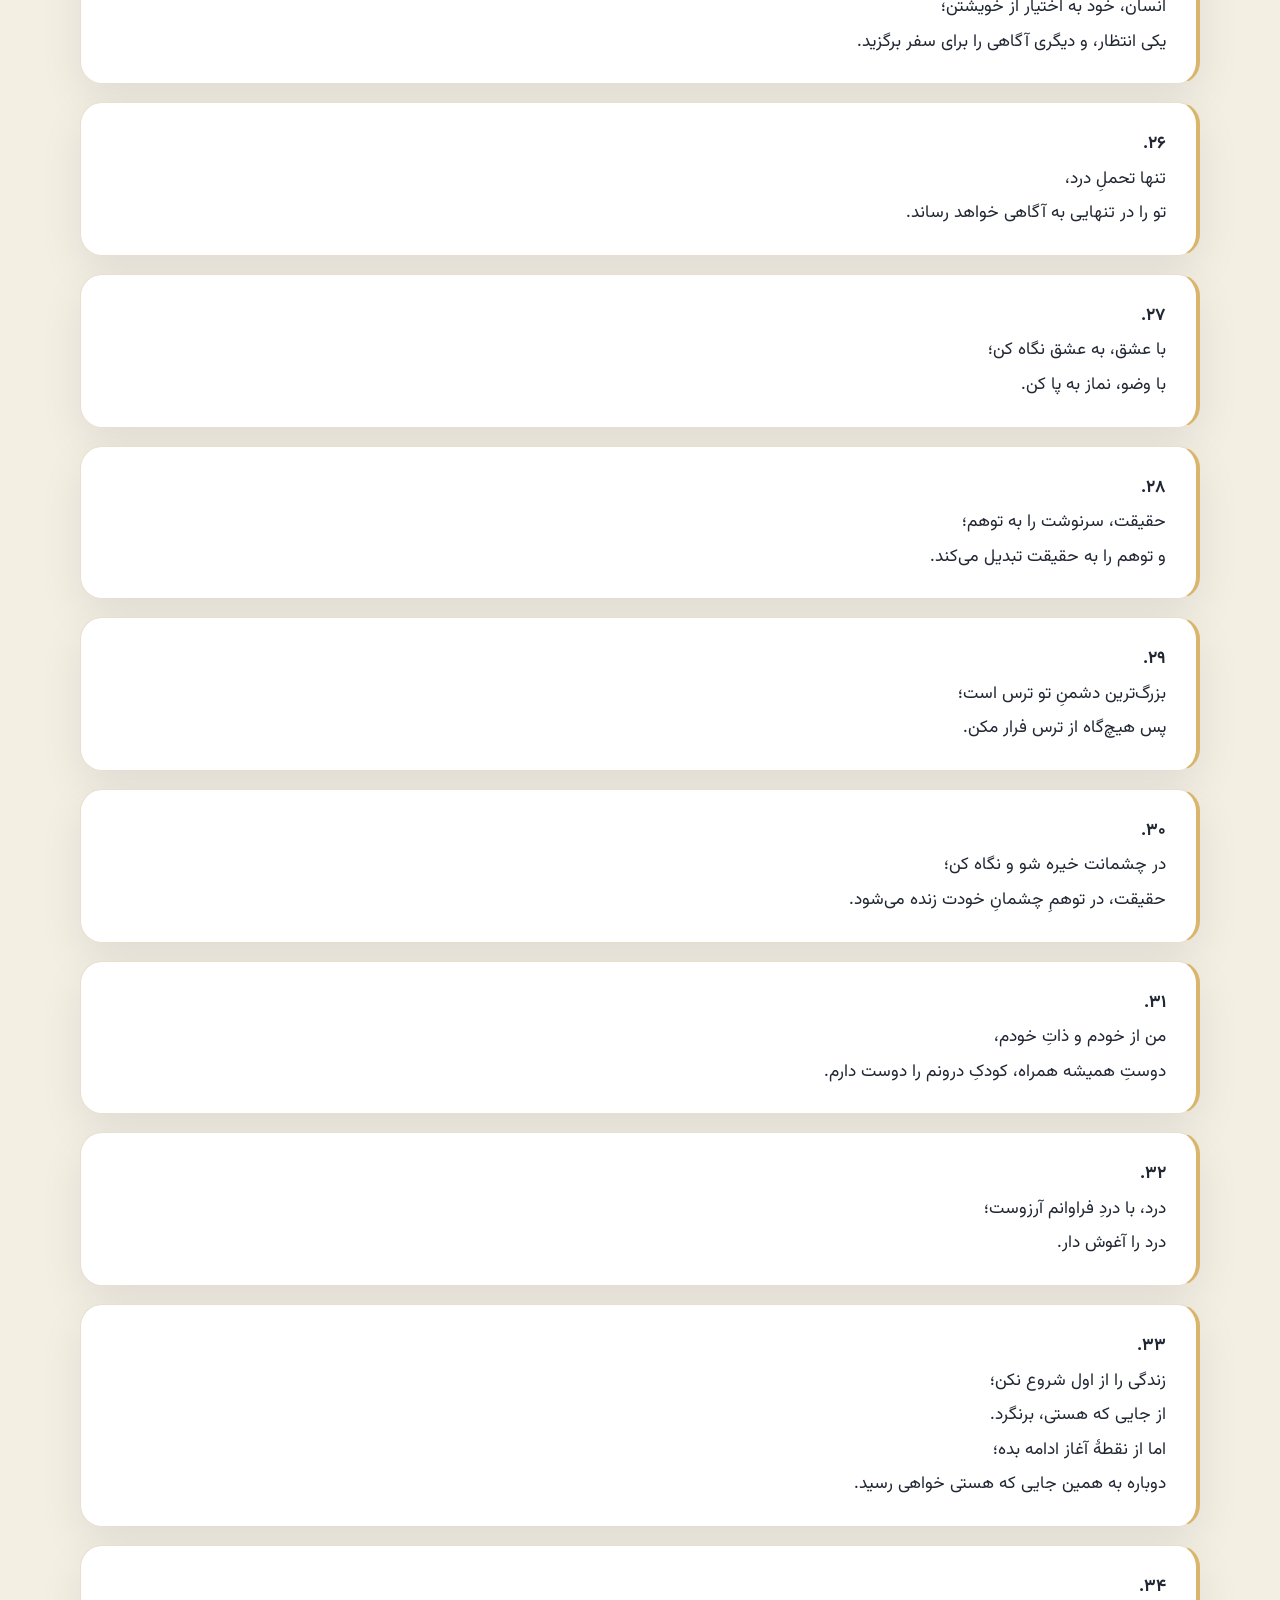
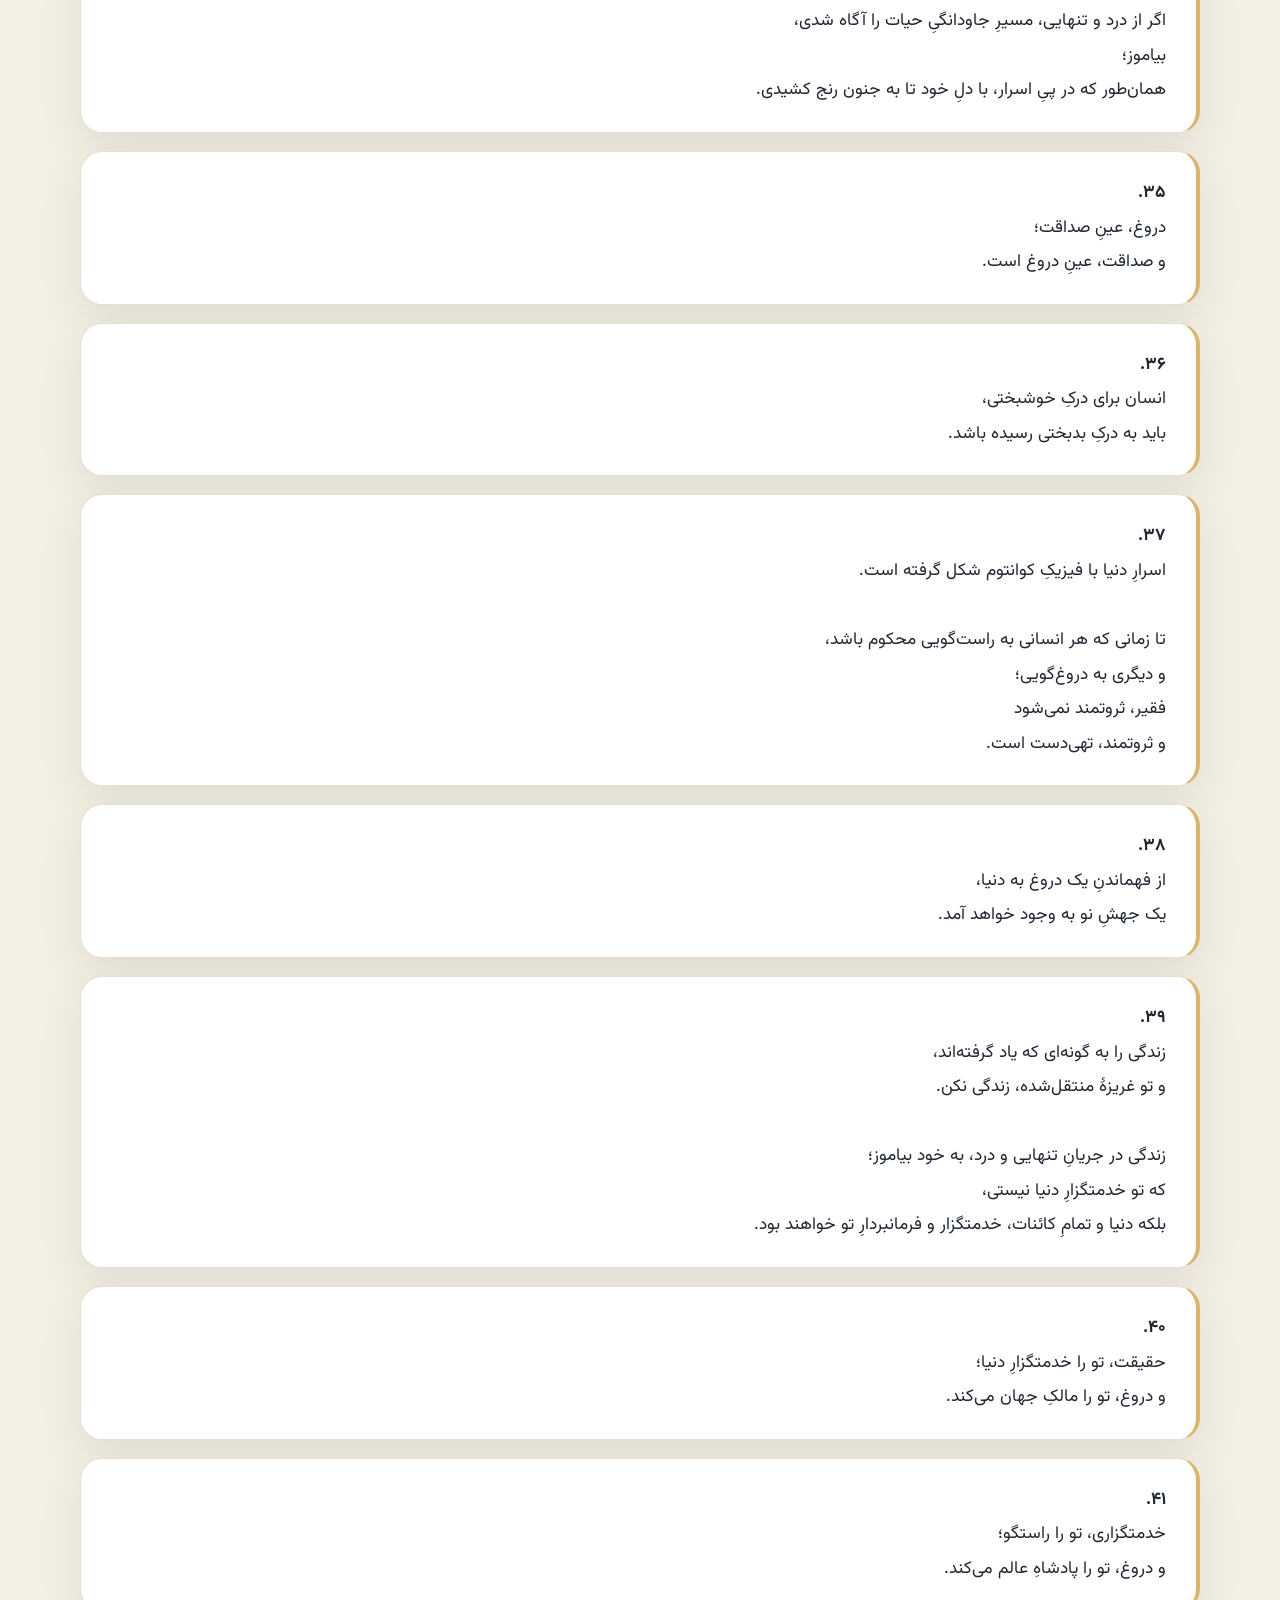
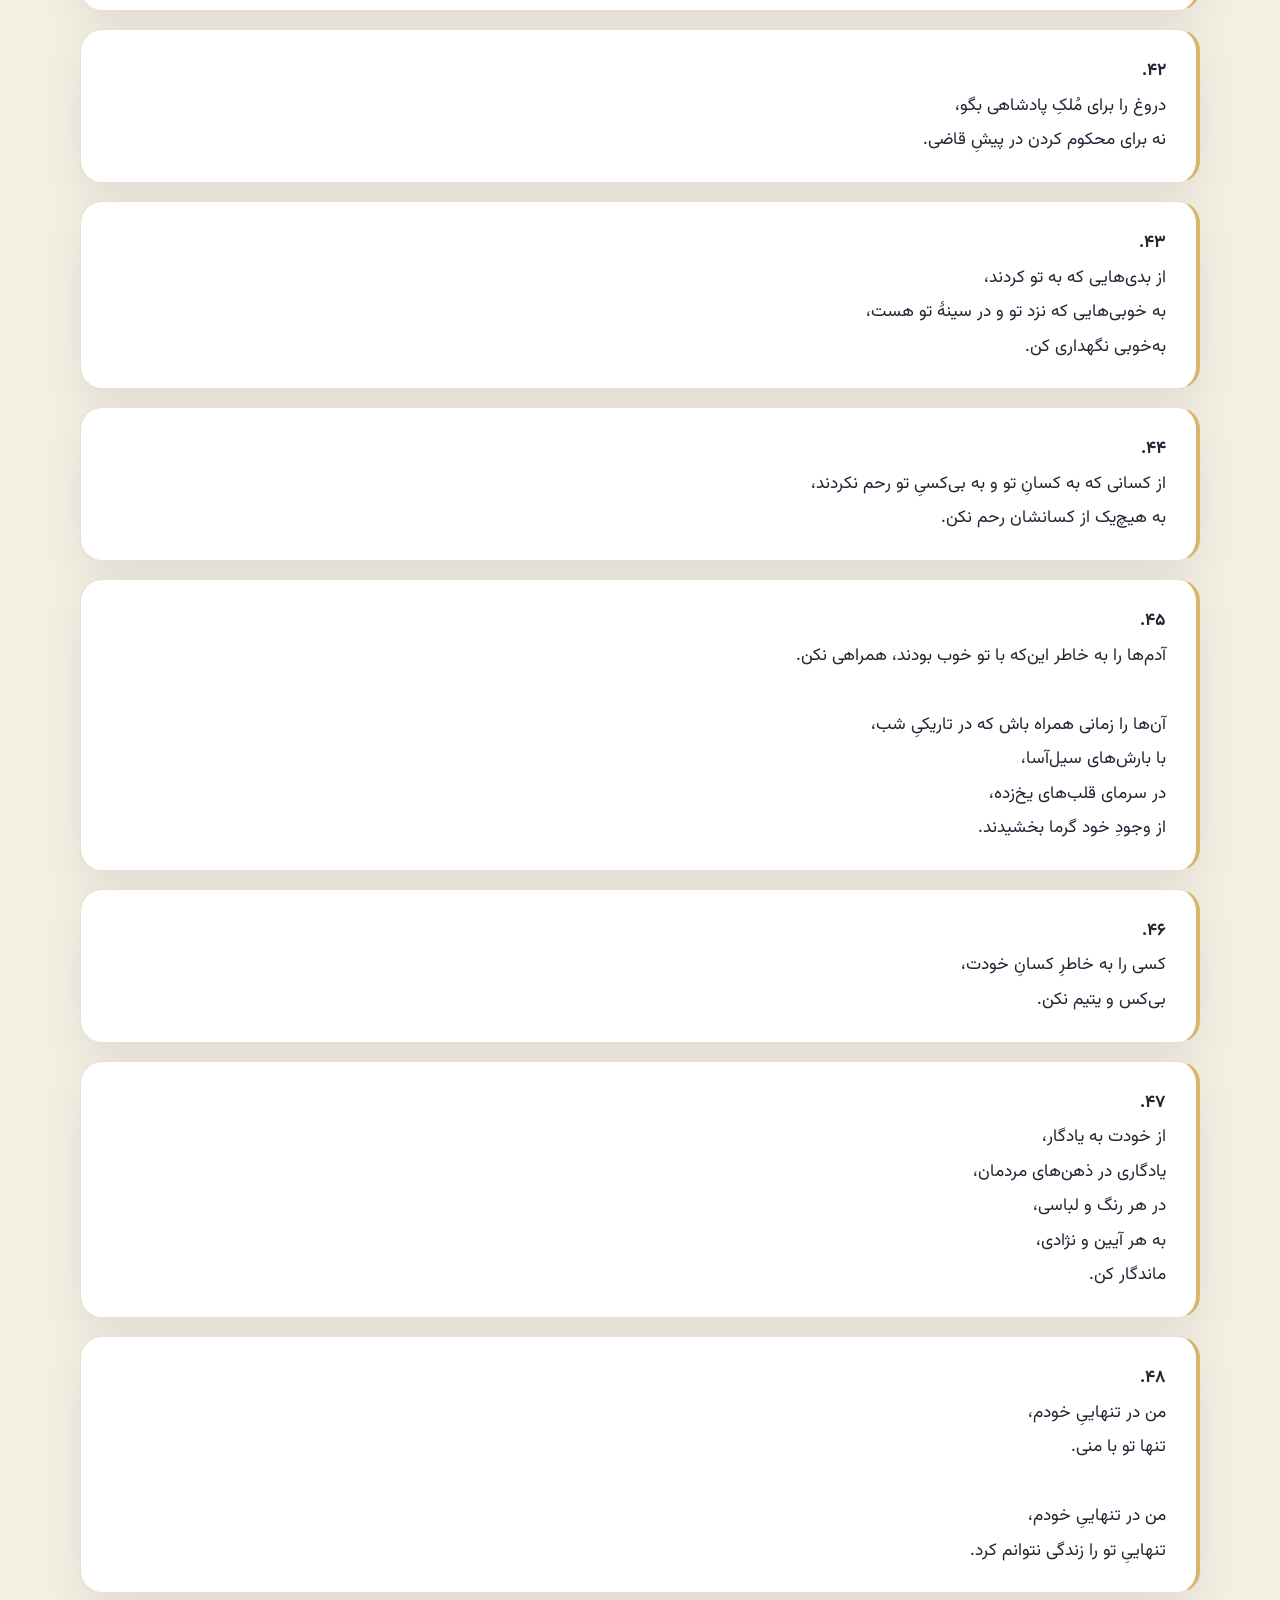
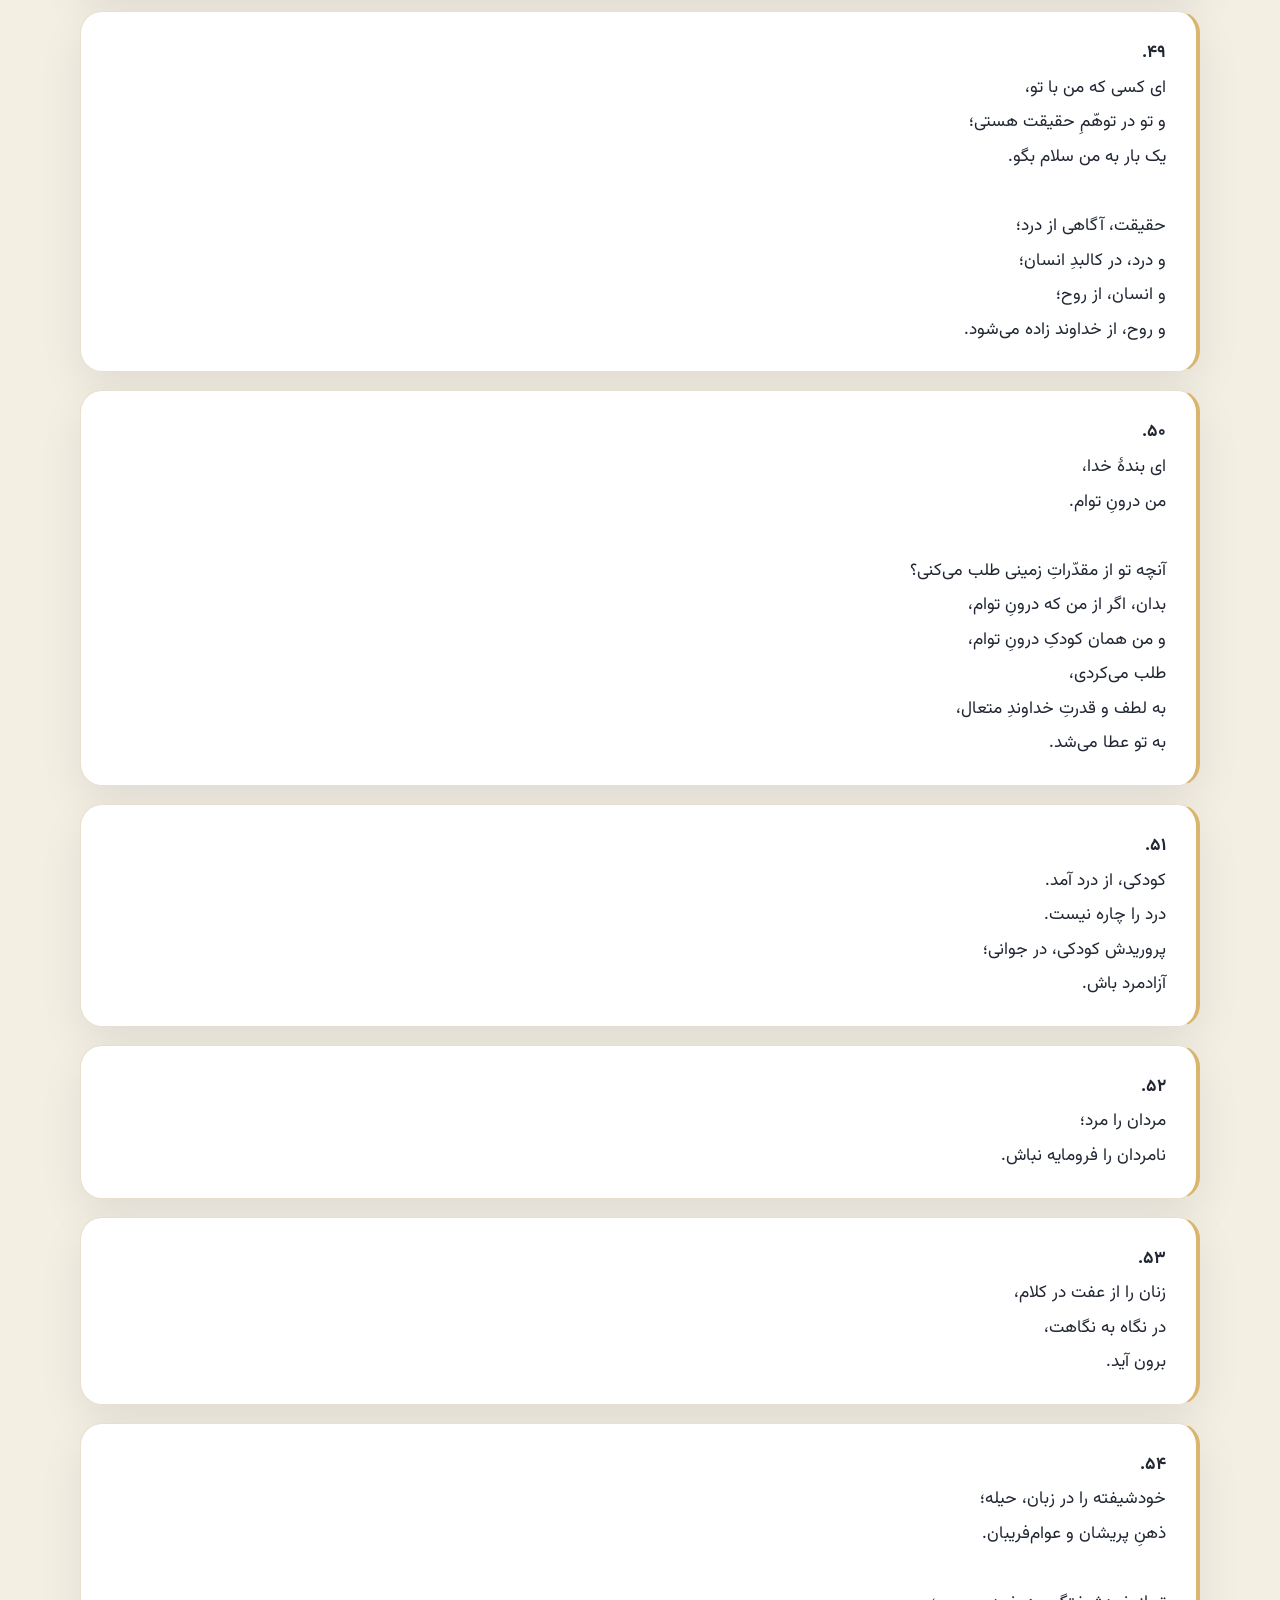
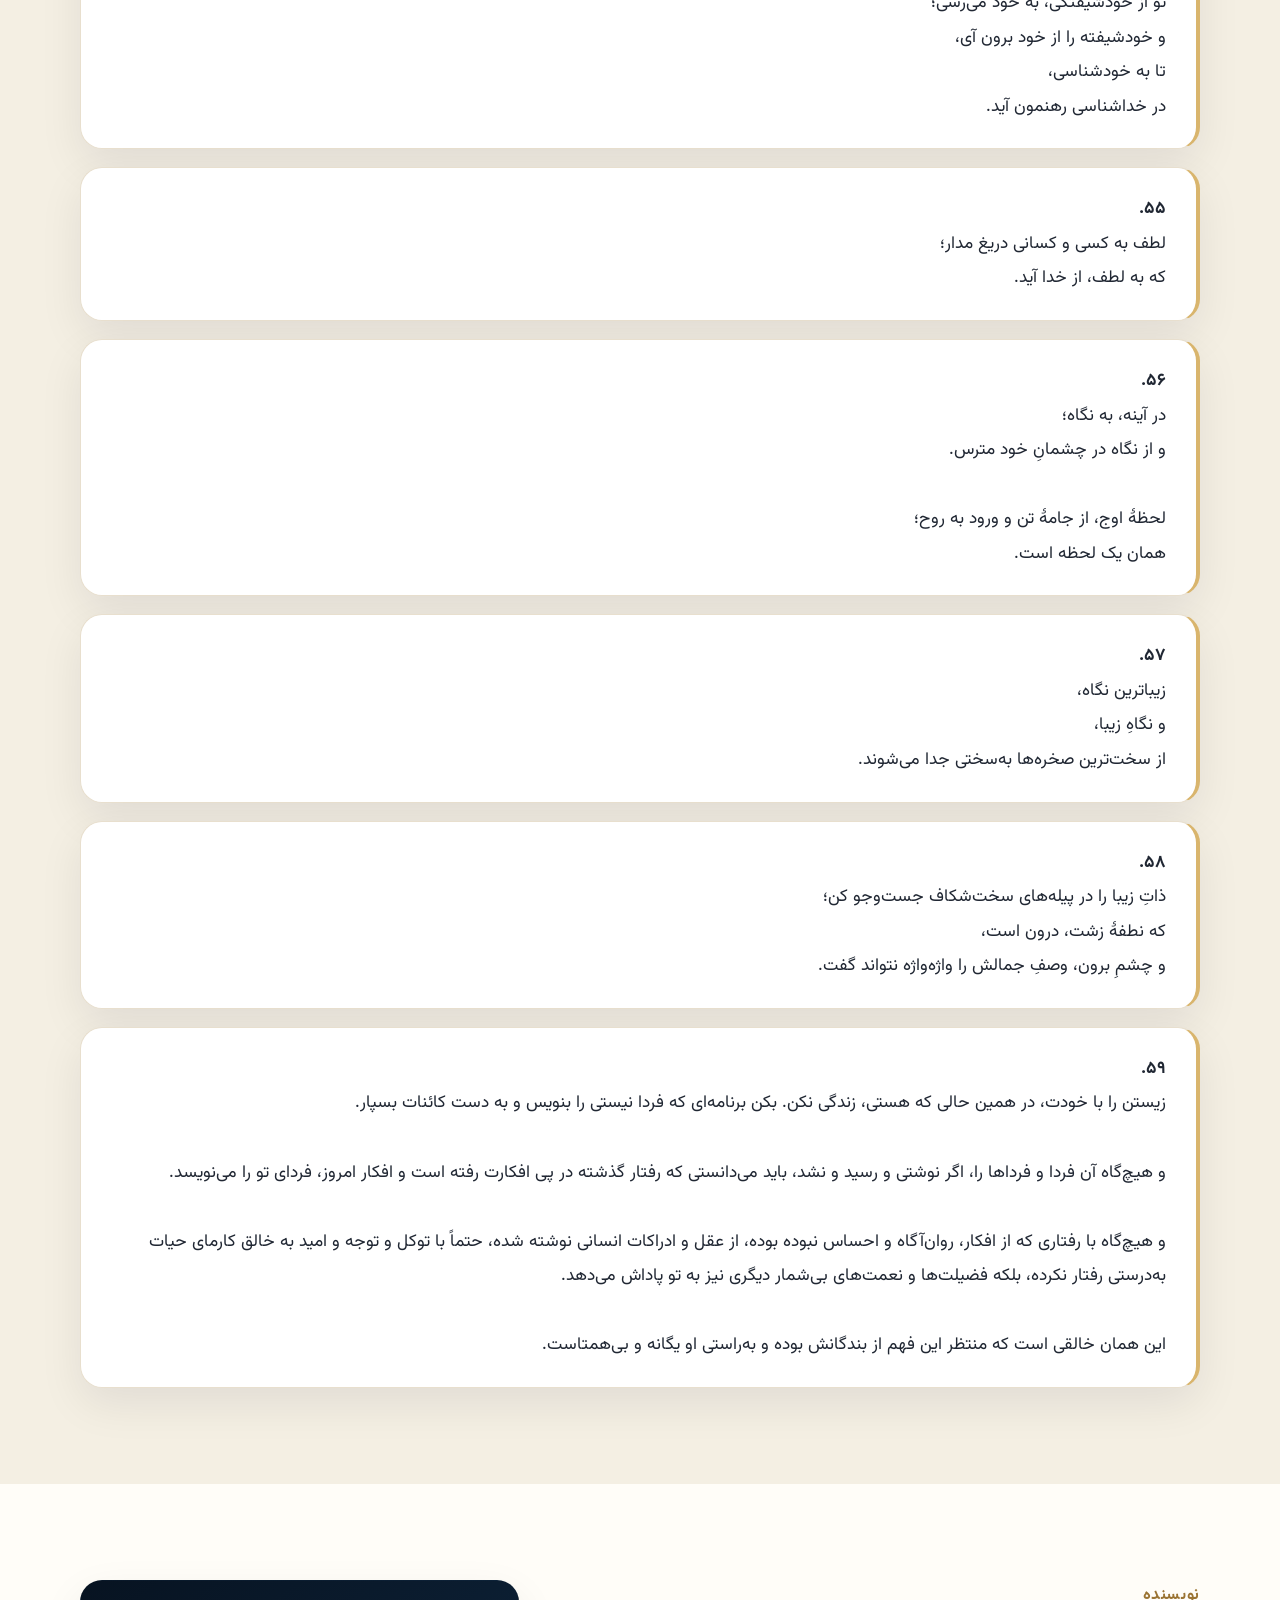
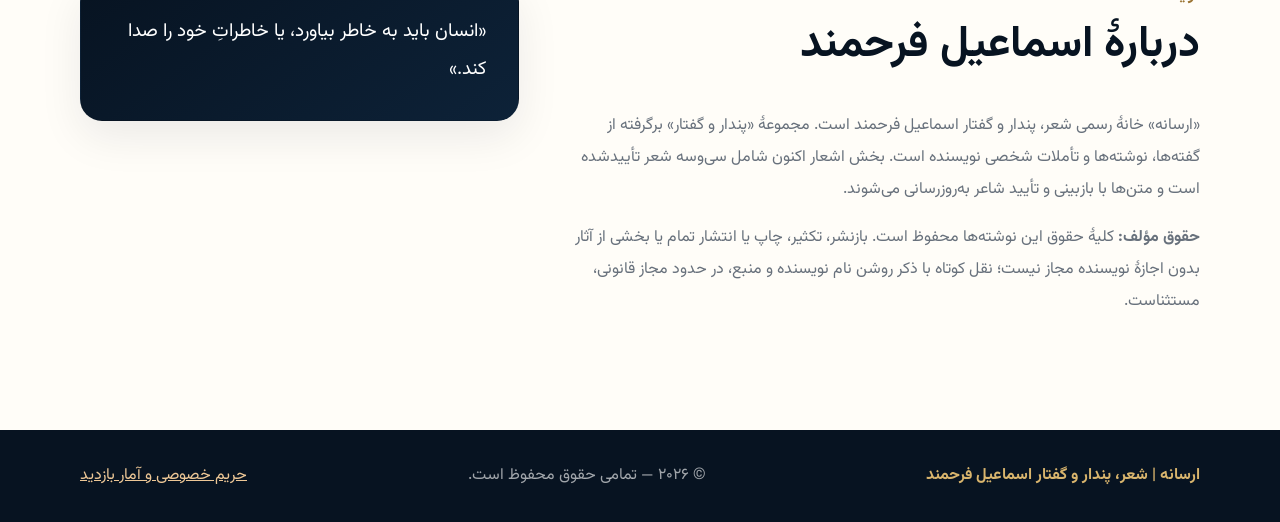
==== commit b5e1c007: "Publish poem 33 — ای رفیقان — author-informed literary edit" ====
--- a/index.html
+++ b/index.html
@@ -132,7 +132,7 @@
             <span>نویسنده</span>
             <h2 id="about-title">دربارهٔ اسماعیل فرحمند</h2>
           </div>
-          <p>«ارسانه» خانهٔ رسمی شعر، پندار و گفتار اسماعیل فرحمند است. مجموعهٔ «پندار و گفتار» برگرفته از گفته‌ها، نوشته‌ها و تأملات شخصی نویسنده است. بخش اشعار اکنون شامل سی‌ودو شعر تأییدشده است و متن‌ها با بازبینی و تأیید شاعر به‌روزرسانی می‌شوند.</p>
+          <p>«ارسانه» خانهٔ رسمی شعر، پندار و گفتار اسماعیل فرحمند است. مجموعهٔ «پندار و گفتار» برگرفته از گفته‌ها، نوشته‌ها و تأملات شخصی نویسنده است. بخش اشعار اکنون شامل سی‌وسه شعر تأییدشده است و متن‌ها با بازبینی و تأیید شاعر به‌روزرسانی می‌شوند.</p>
           <p><strong>حقوق مؤلف:</strong> کلیهٔ حقوق این نوشته‌ها محفوظ است. بازنشر، تکثیر، چاپ یا انتشار تمام یا بخشی از آثار بدون اجازهٔ نویسنده مجاز نیست؛ نقل کوتاه با ذکر روشن نام نویسنده و منبع، در حدود مجاز قانونی، مستثناست.</p>
         </div>
         <aside class="quote" aria-label="سخن نویسنده">«انسان باید به خاطر بیاورد، یا خاطراتِ خود را صدا کند.»</aside>
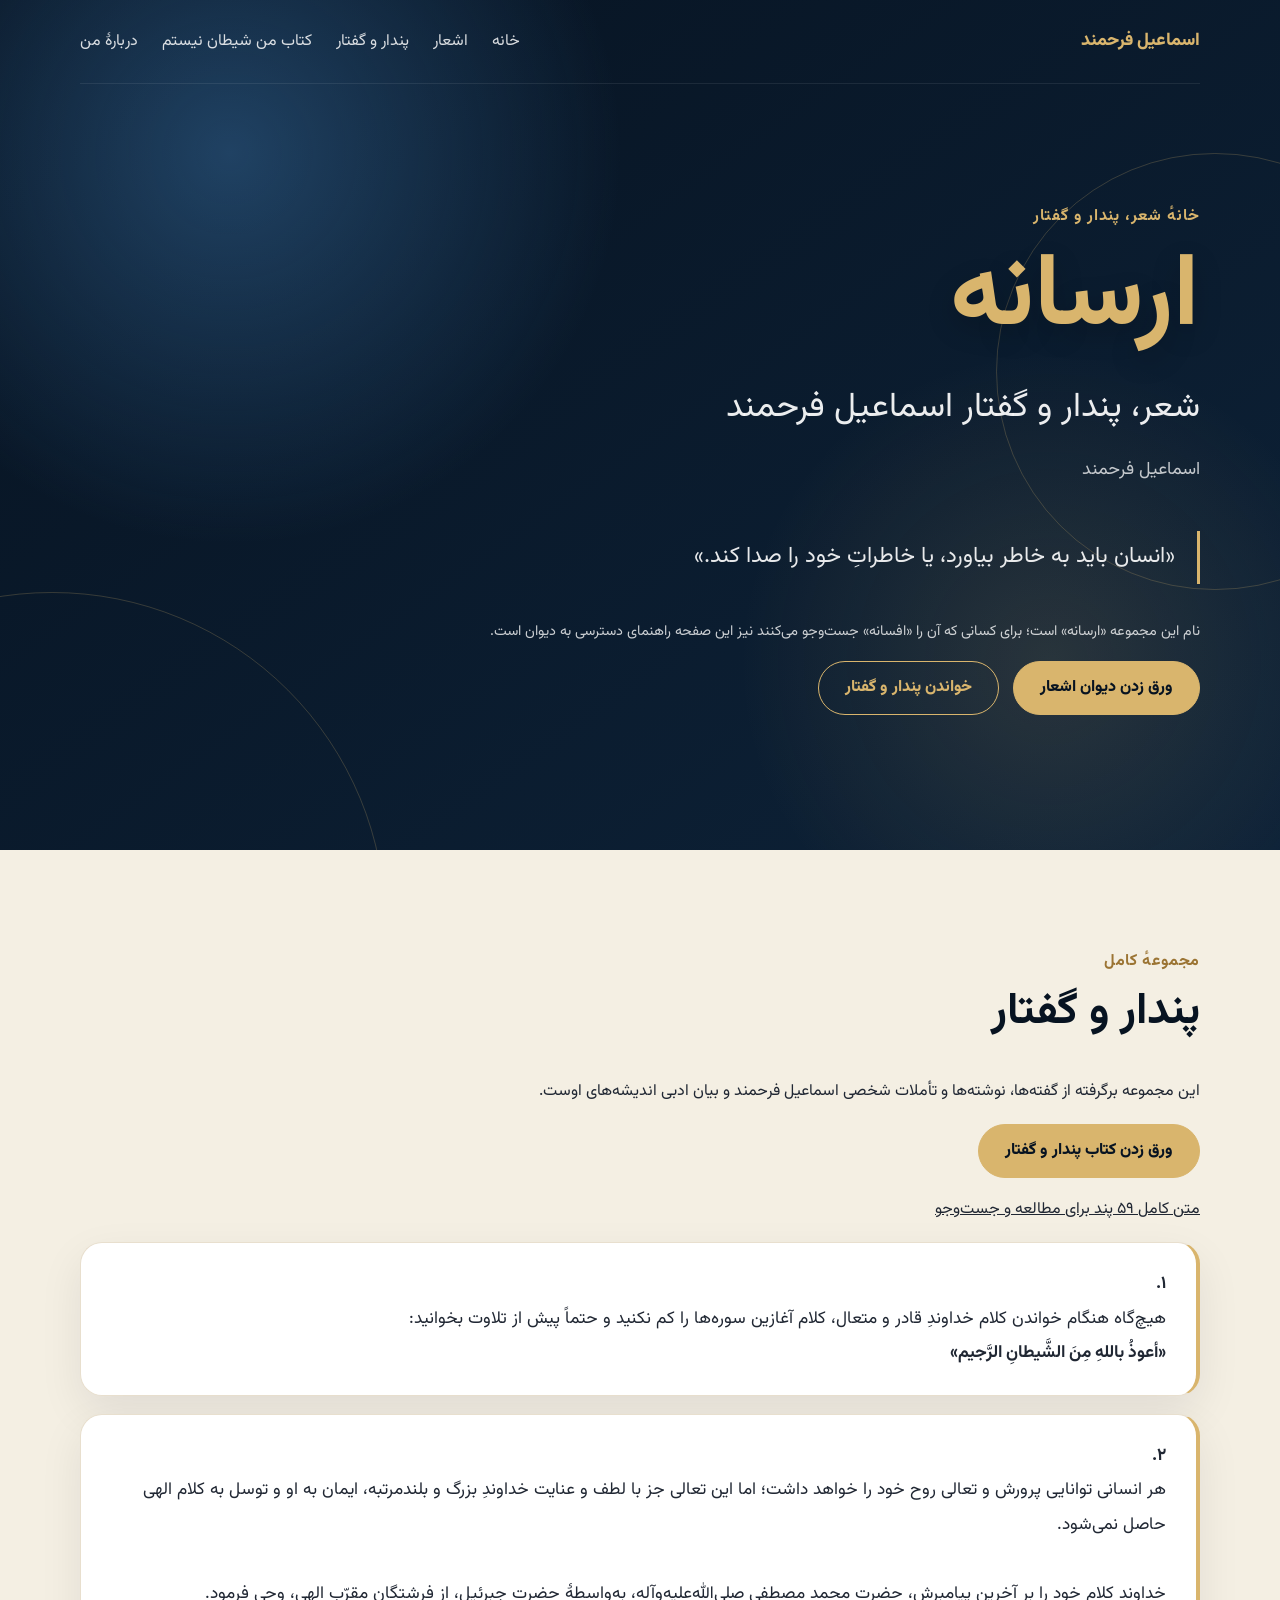
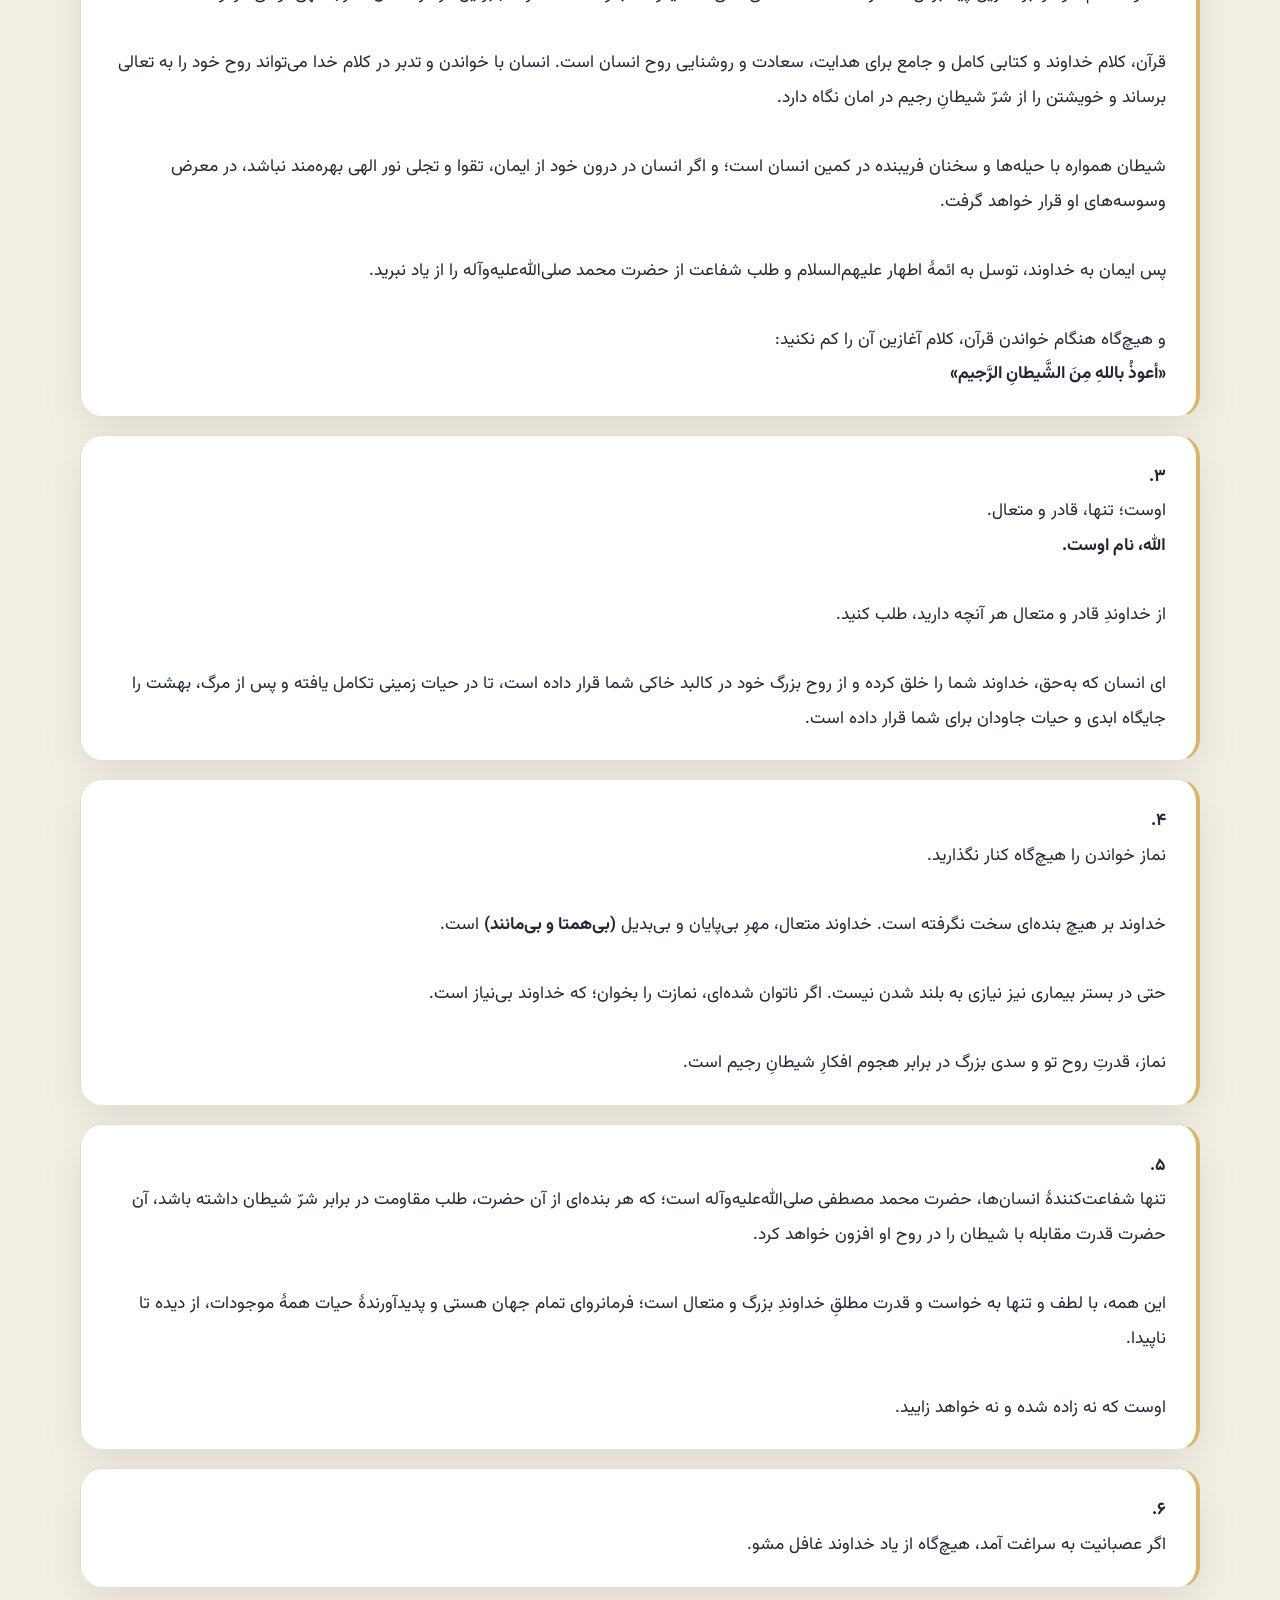
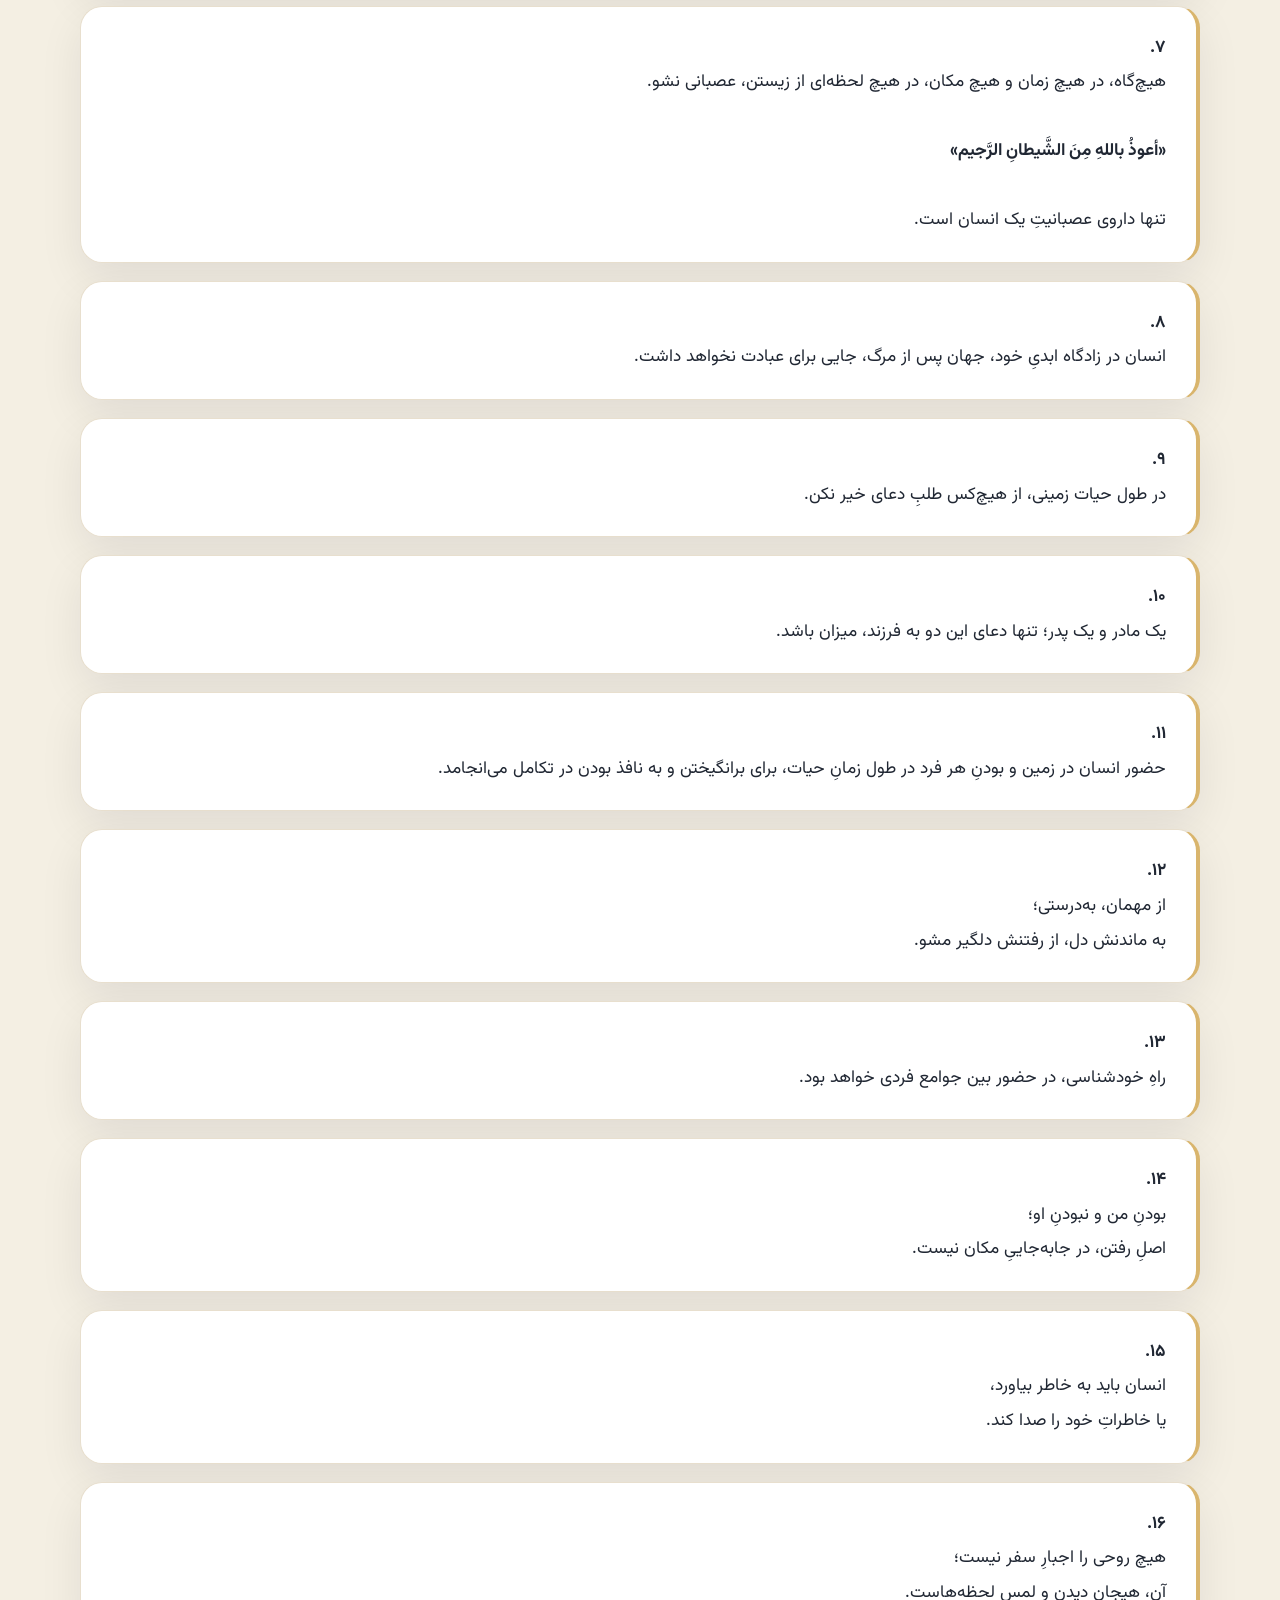
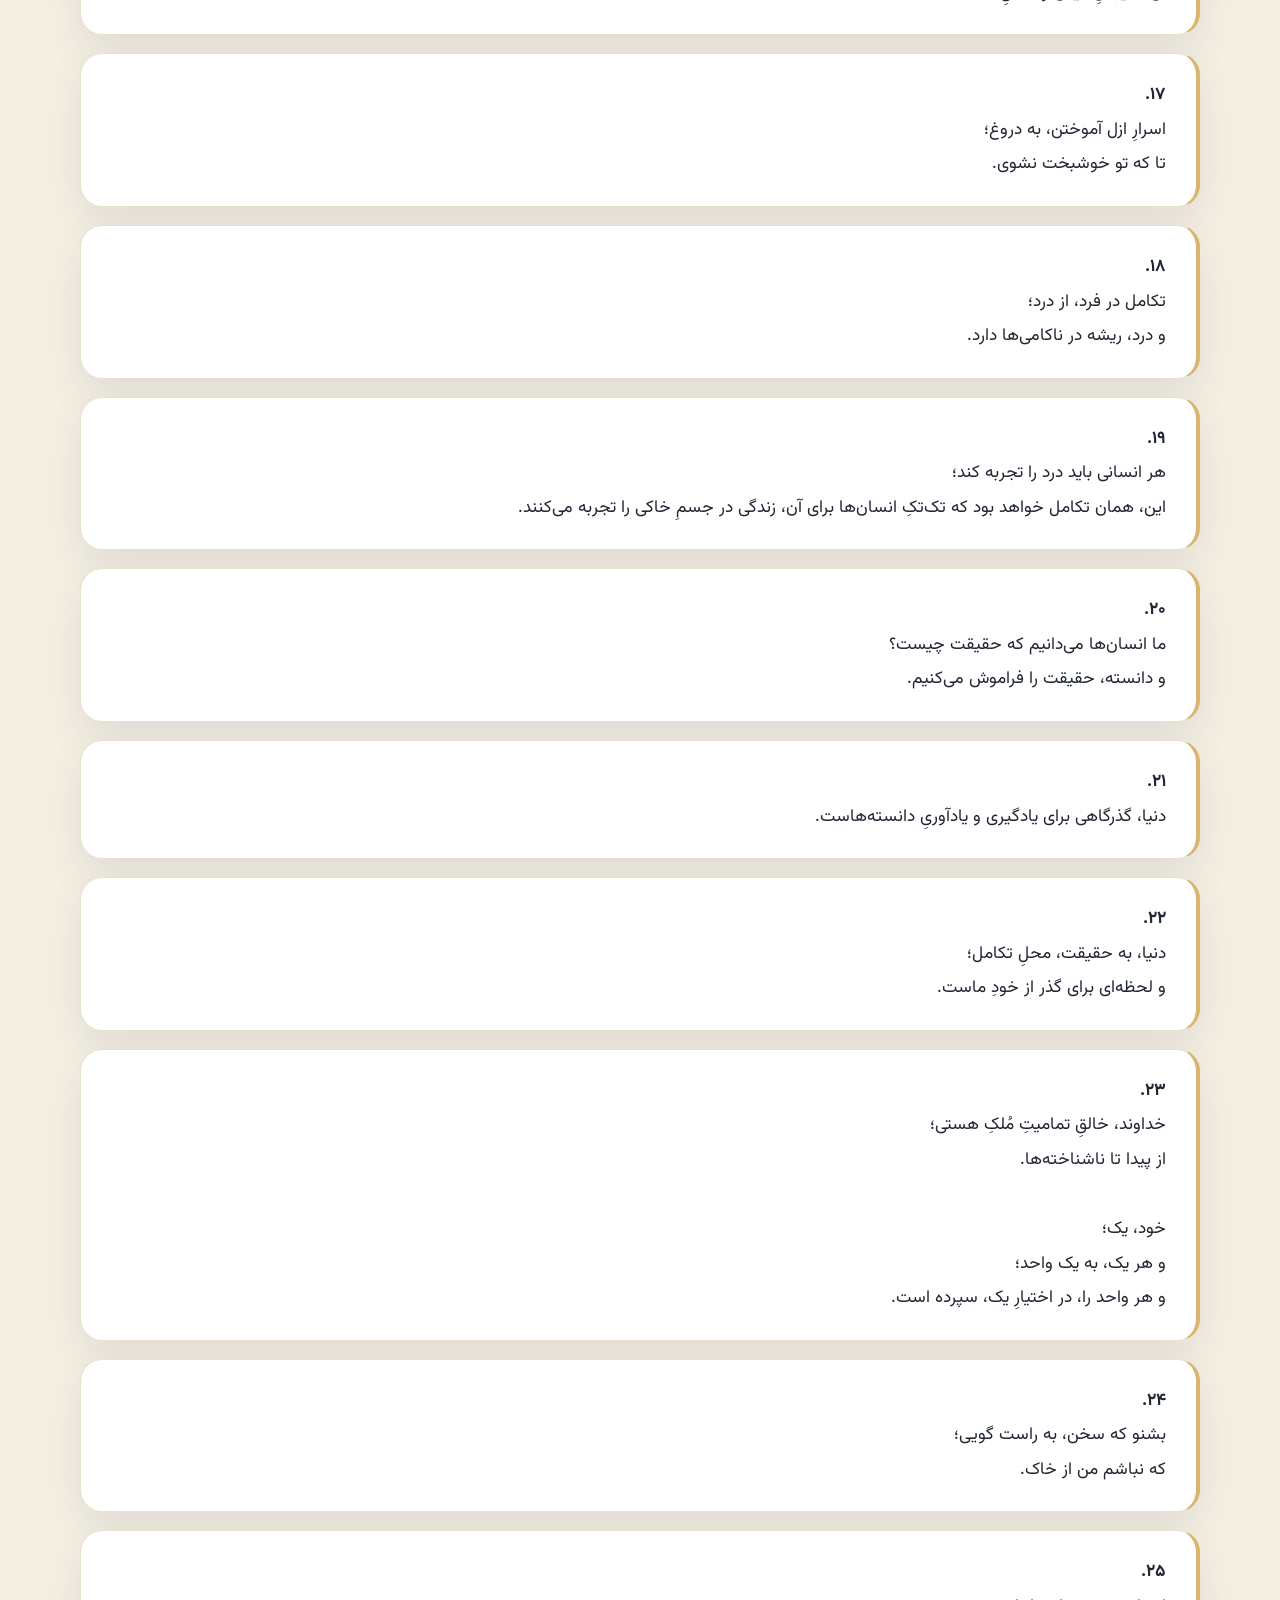
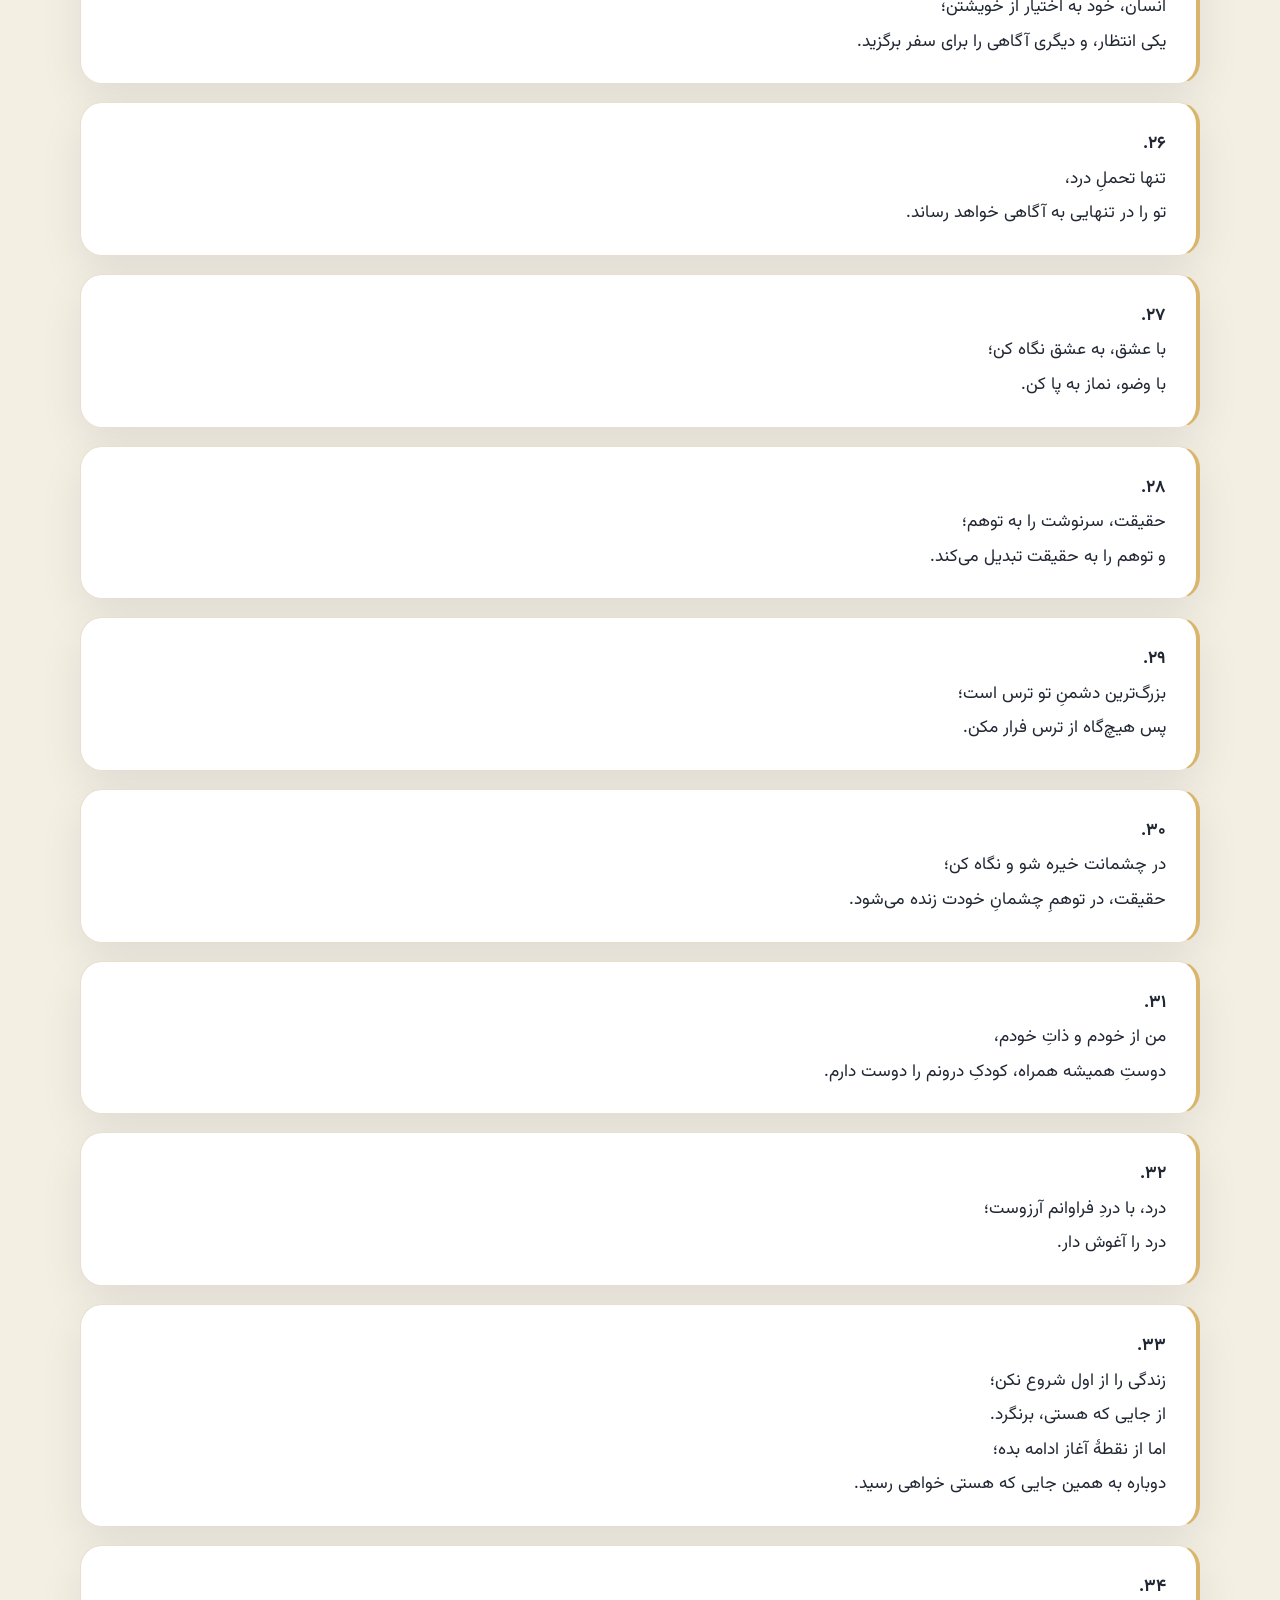
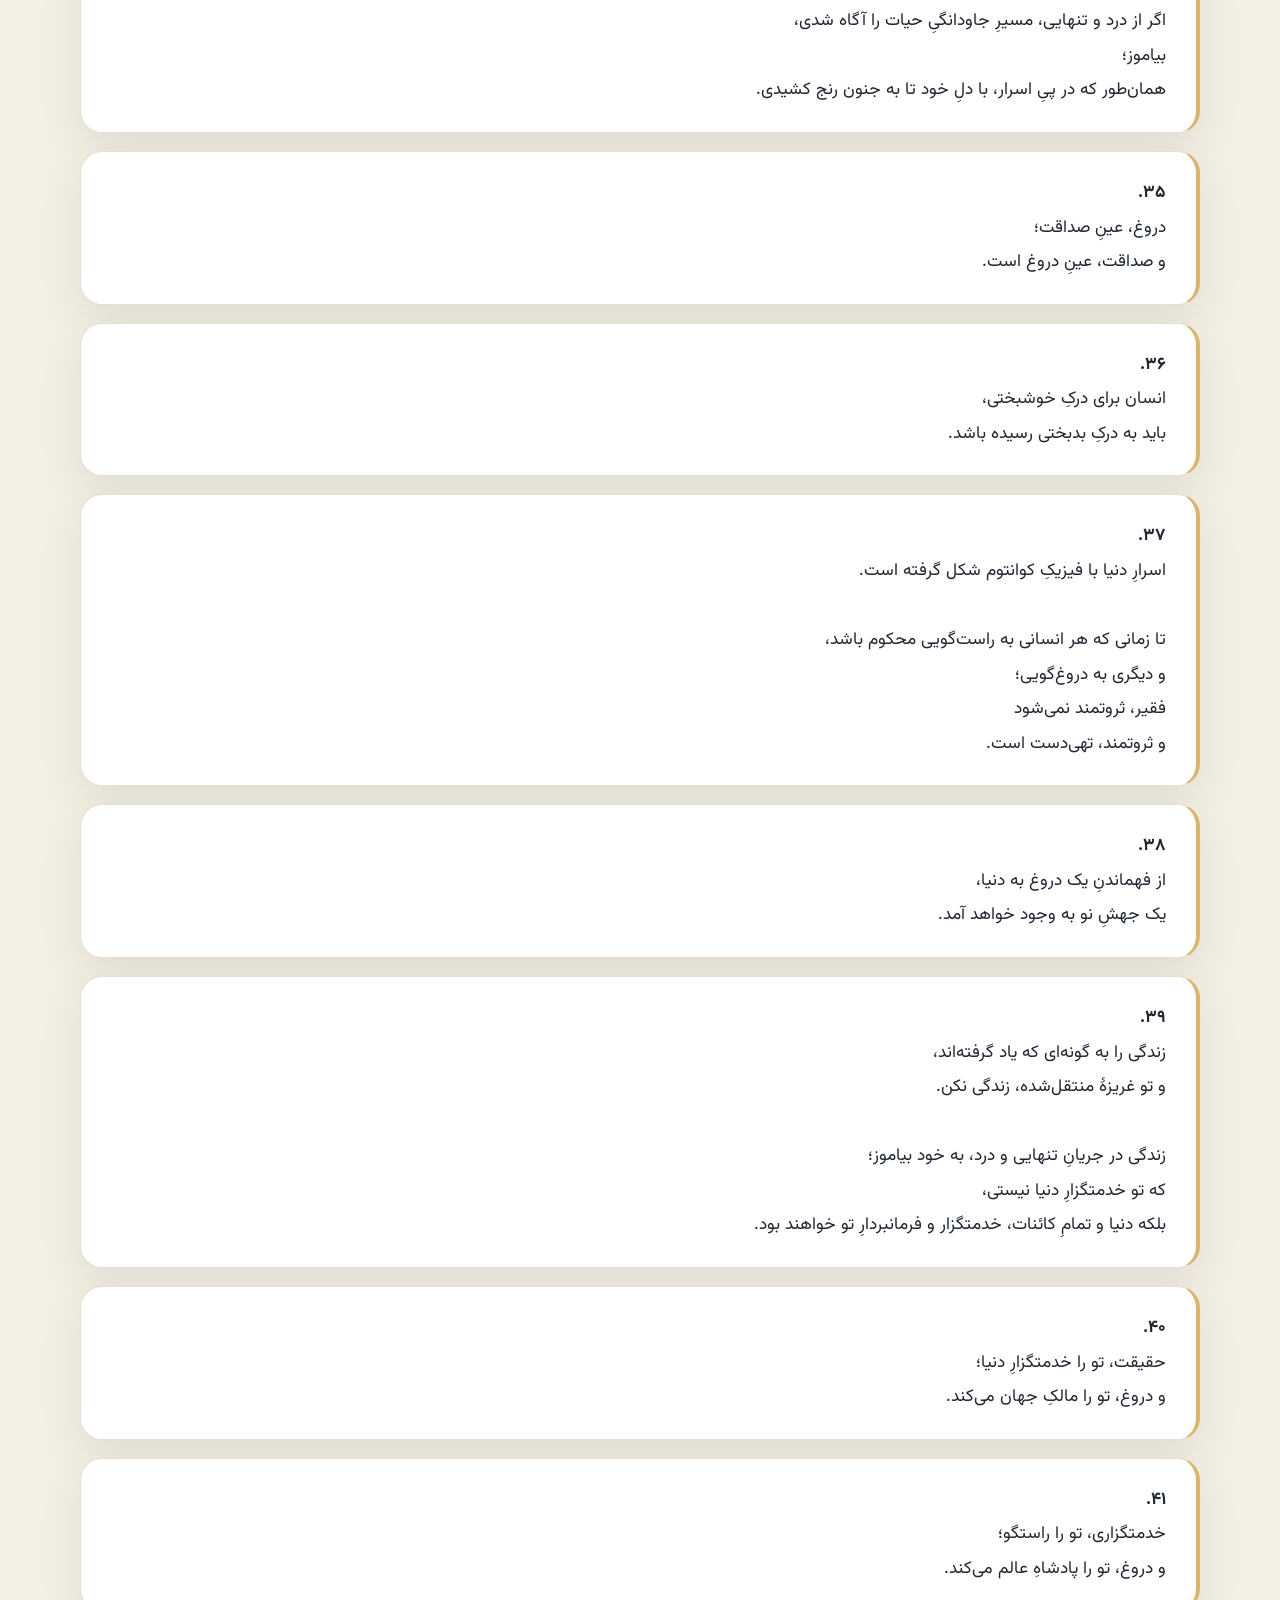
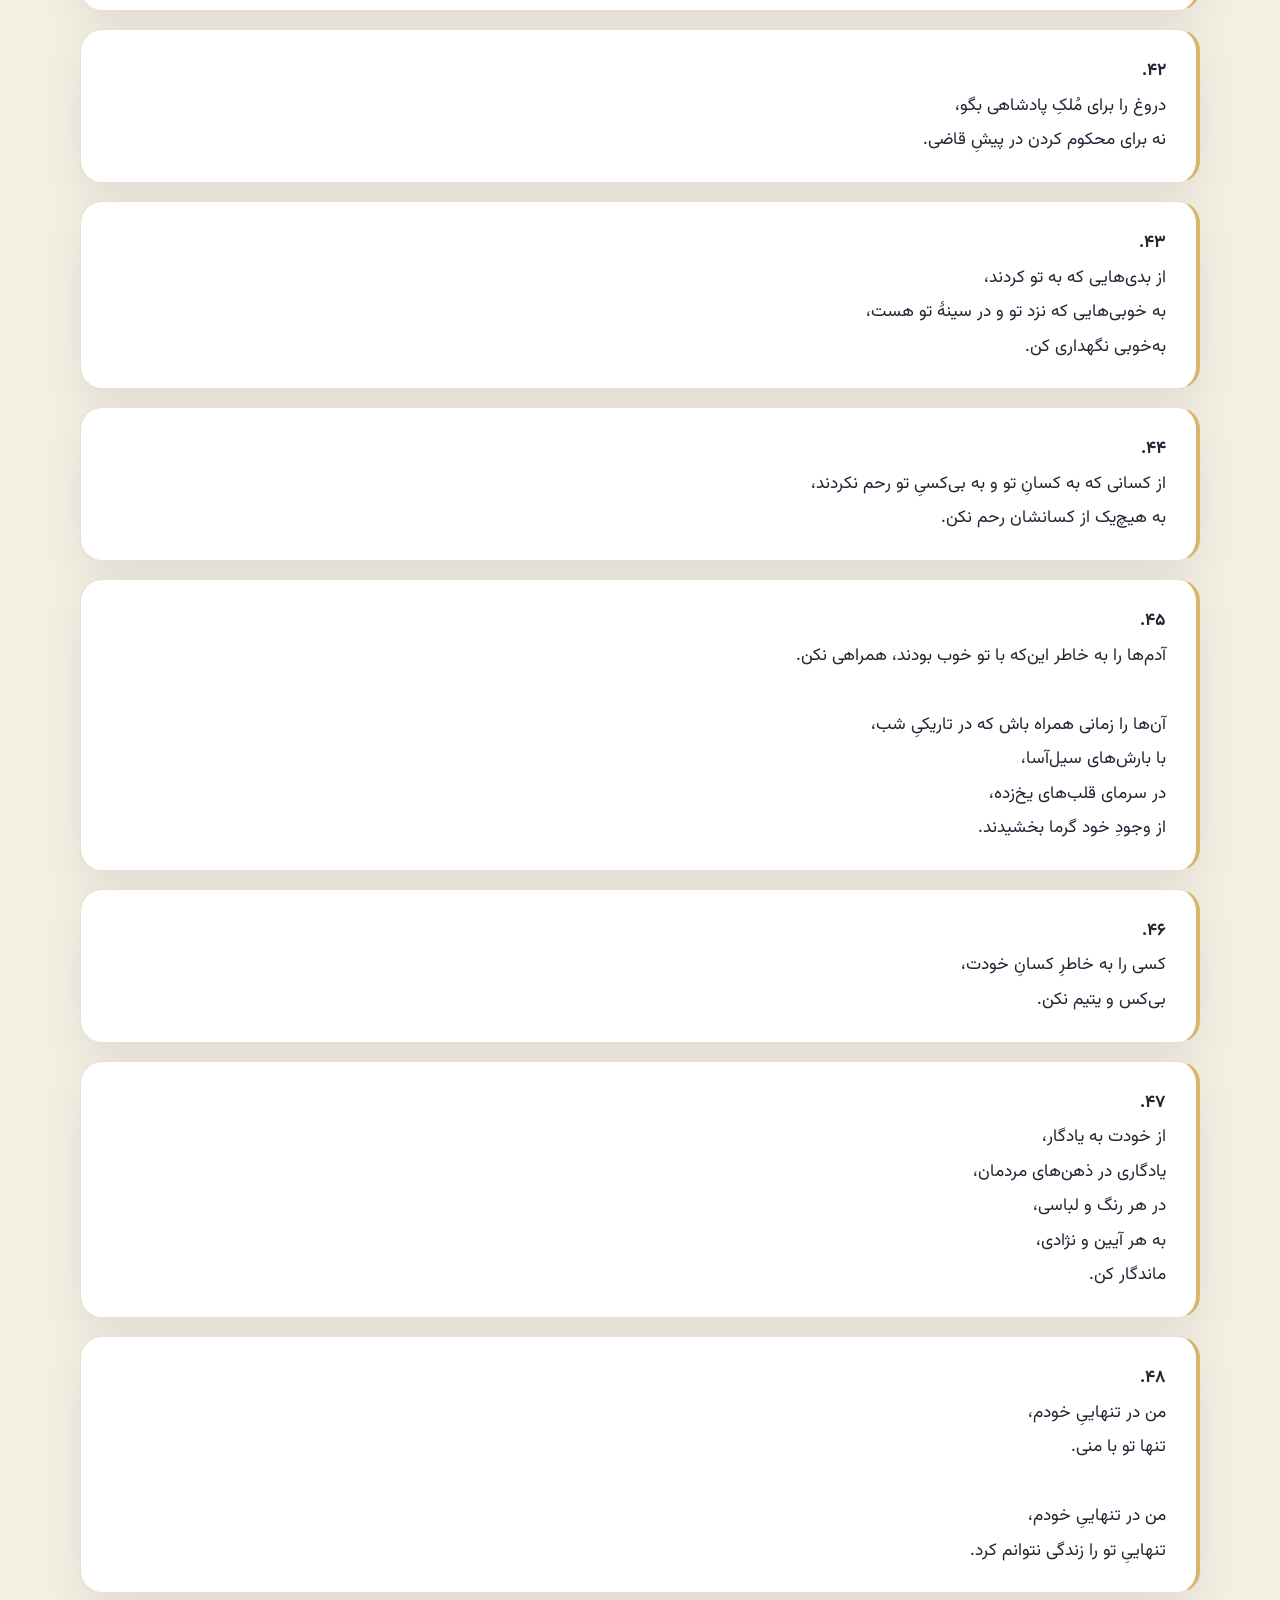
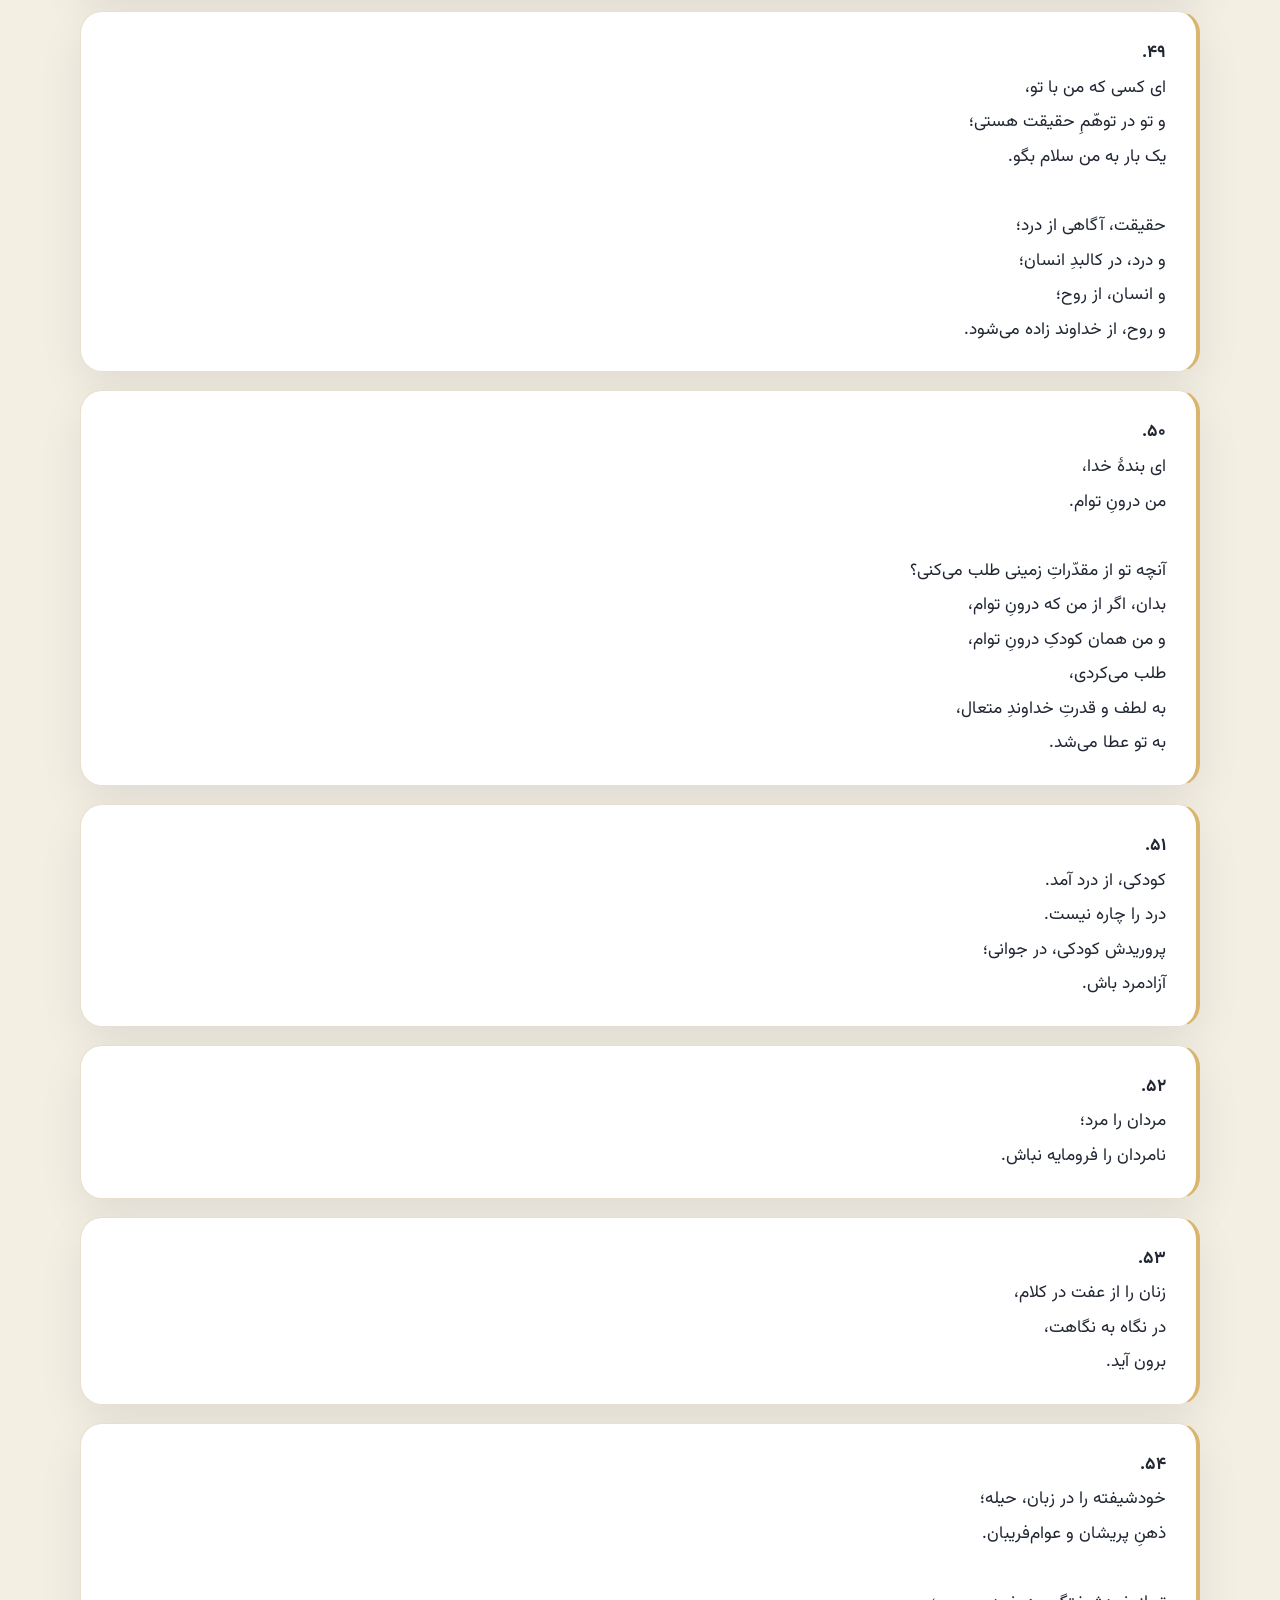
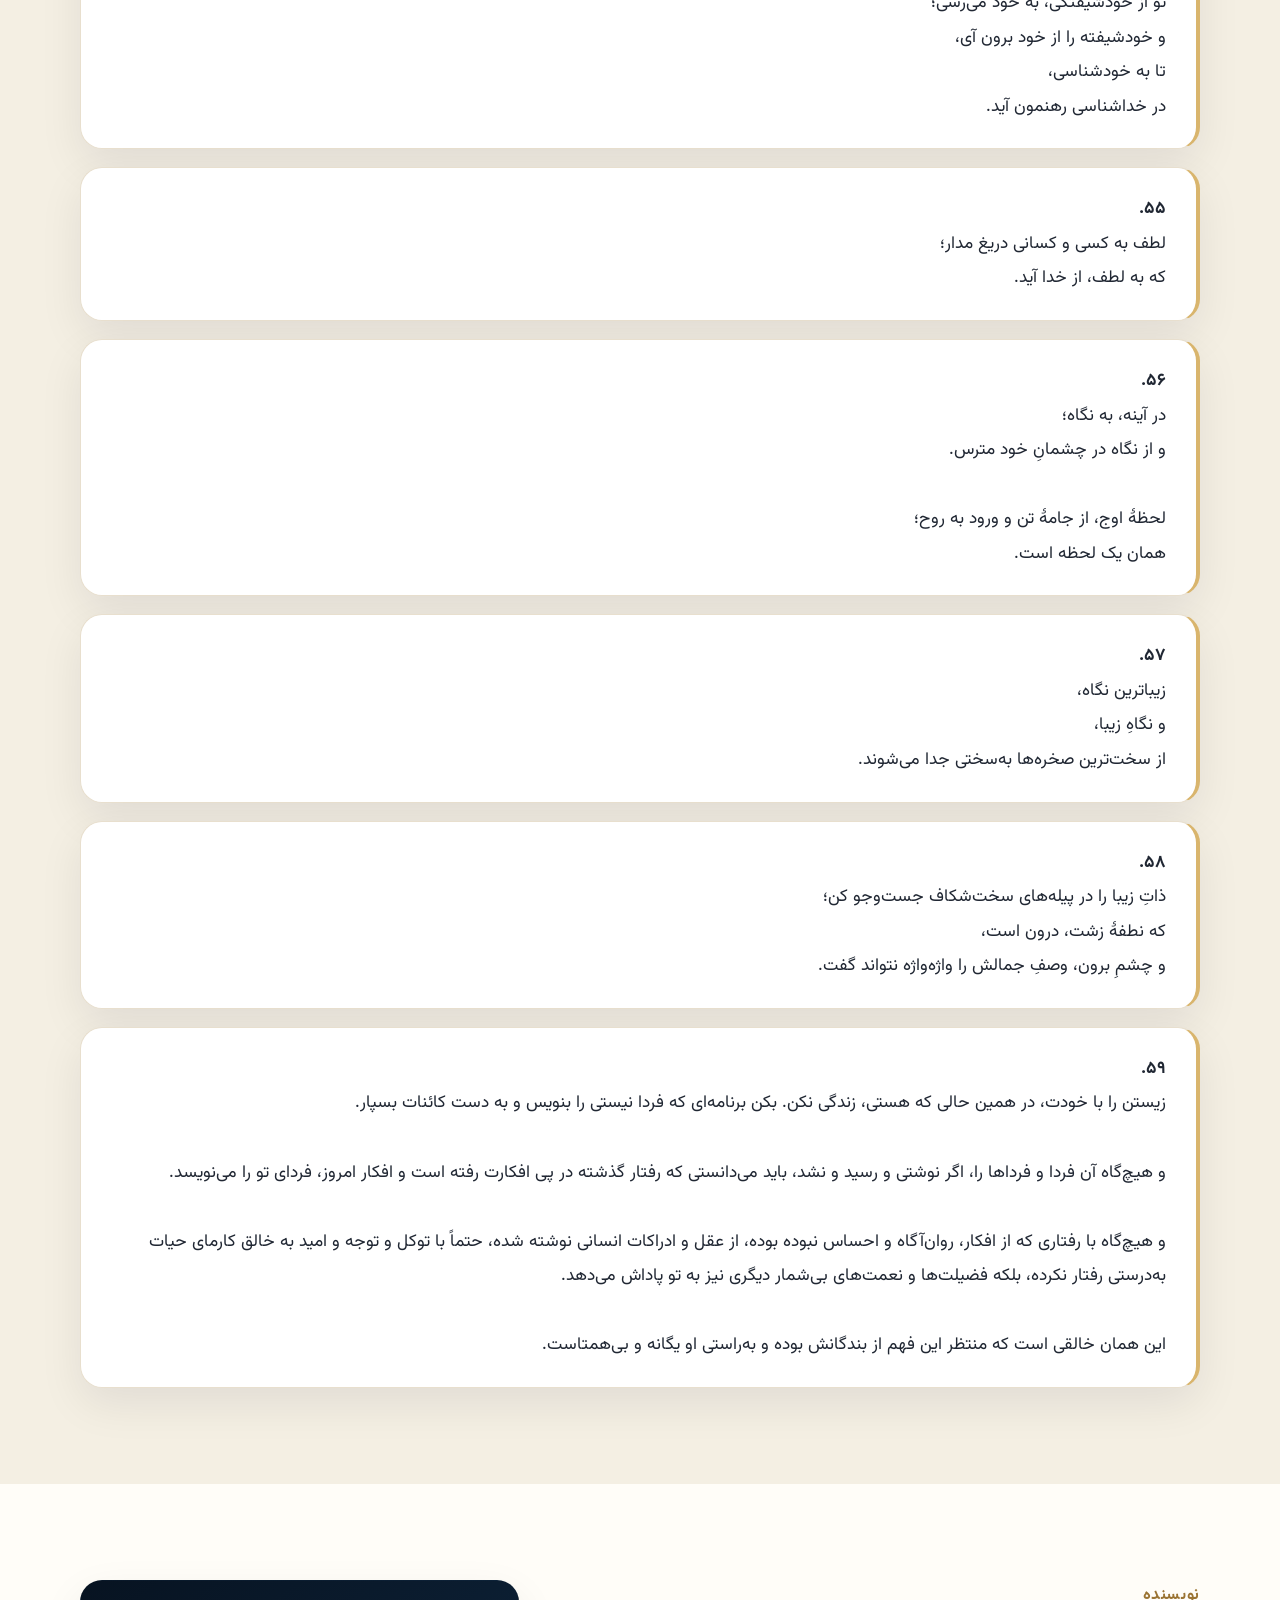
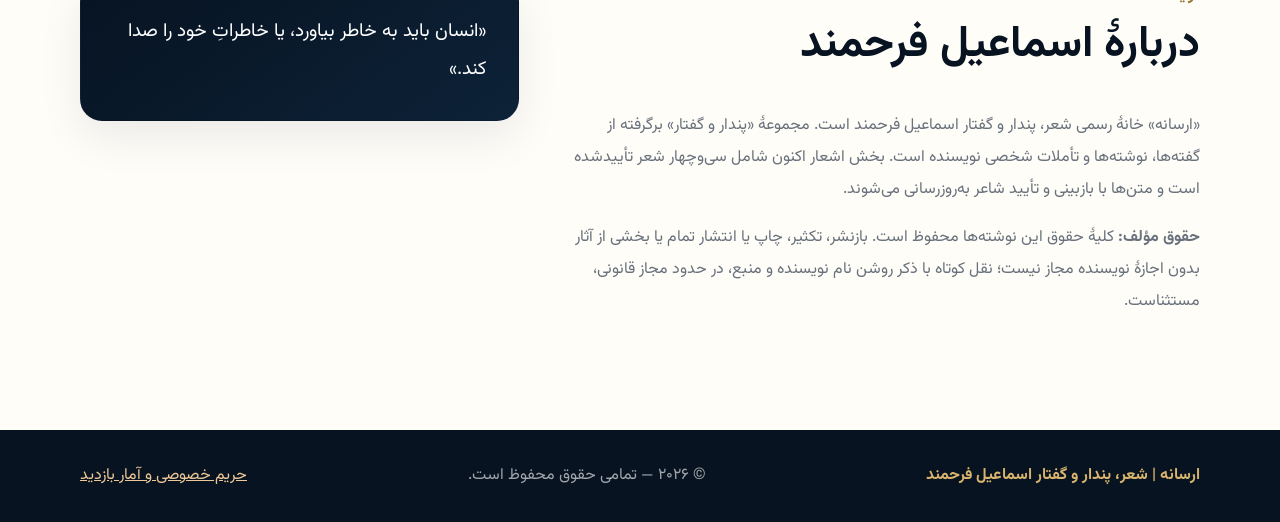
==== commit 6fd711e5: "Publish poem 34 — G.P.T — by Esmaeil Farahmand" ====
--- a/index.html
+++ b/index.html
@@ -132,7 +132,7 @@
             <span>نویسنده</span>
             <h2 id="about-title">دربارهٔ اسماعیل فرحمند</h2>
           </div>
-          <p>«ارسانه» خانهٔ رسمی شعر، پندار و گفتار اسماعیل فرحمند است. مجموعهٔ «پندار و گفتار» برگرفته از گفته‌ها، نوشته‌ها و تأملات شخصی نویسنده است. بخش اشعار اکنون شامل سی‌وسه شعر تأییدشده است و متن‌ها با بازبینی و تأیید شاعر به‌روزرسانی می‌شوند.</p>
+          <p>«ارسانه» خانهٔ رسمی شعر، پندار و گفتار اسماعیل فرحمند است. مجموعهٔ «پندار و گفتار» برگرفته از گفته‌ها، نوشته‌ها و تأملات شخصی نویسنده است. بخش اشعار اکنون شامل سی‌وچهار شعر تأییدشده است و متن‌ها با بازبینی و تأیید شاعر به‌روزرسانی می‌شوند.</p>
           <p><strong>حقوق مؤلف:</strong> کلیهٔ حقوق این نوشته‌ها محفوظ است. بازنشر، تکثیر، چاپ یا انتشار تمام یا بخشی از آثار بدون اجازهٔ نویسنده مجاز نیست؛ نقل کوتاه با ذکر روشن نام نویسنده و منبع، در حدود مجاز قانونی، مستثناست.</p>
         </div>
         <aside class="quote" aria-label="سخن نویسنده">«انسان باید به خاطر بیاورد، یا خاطراتِ خود را صدا کند.»</aside>
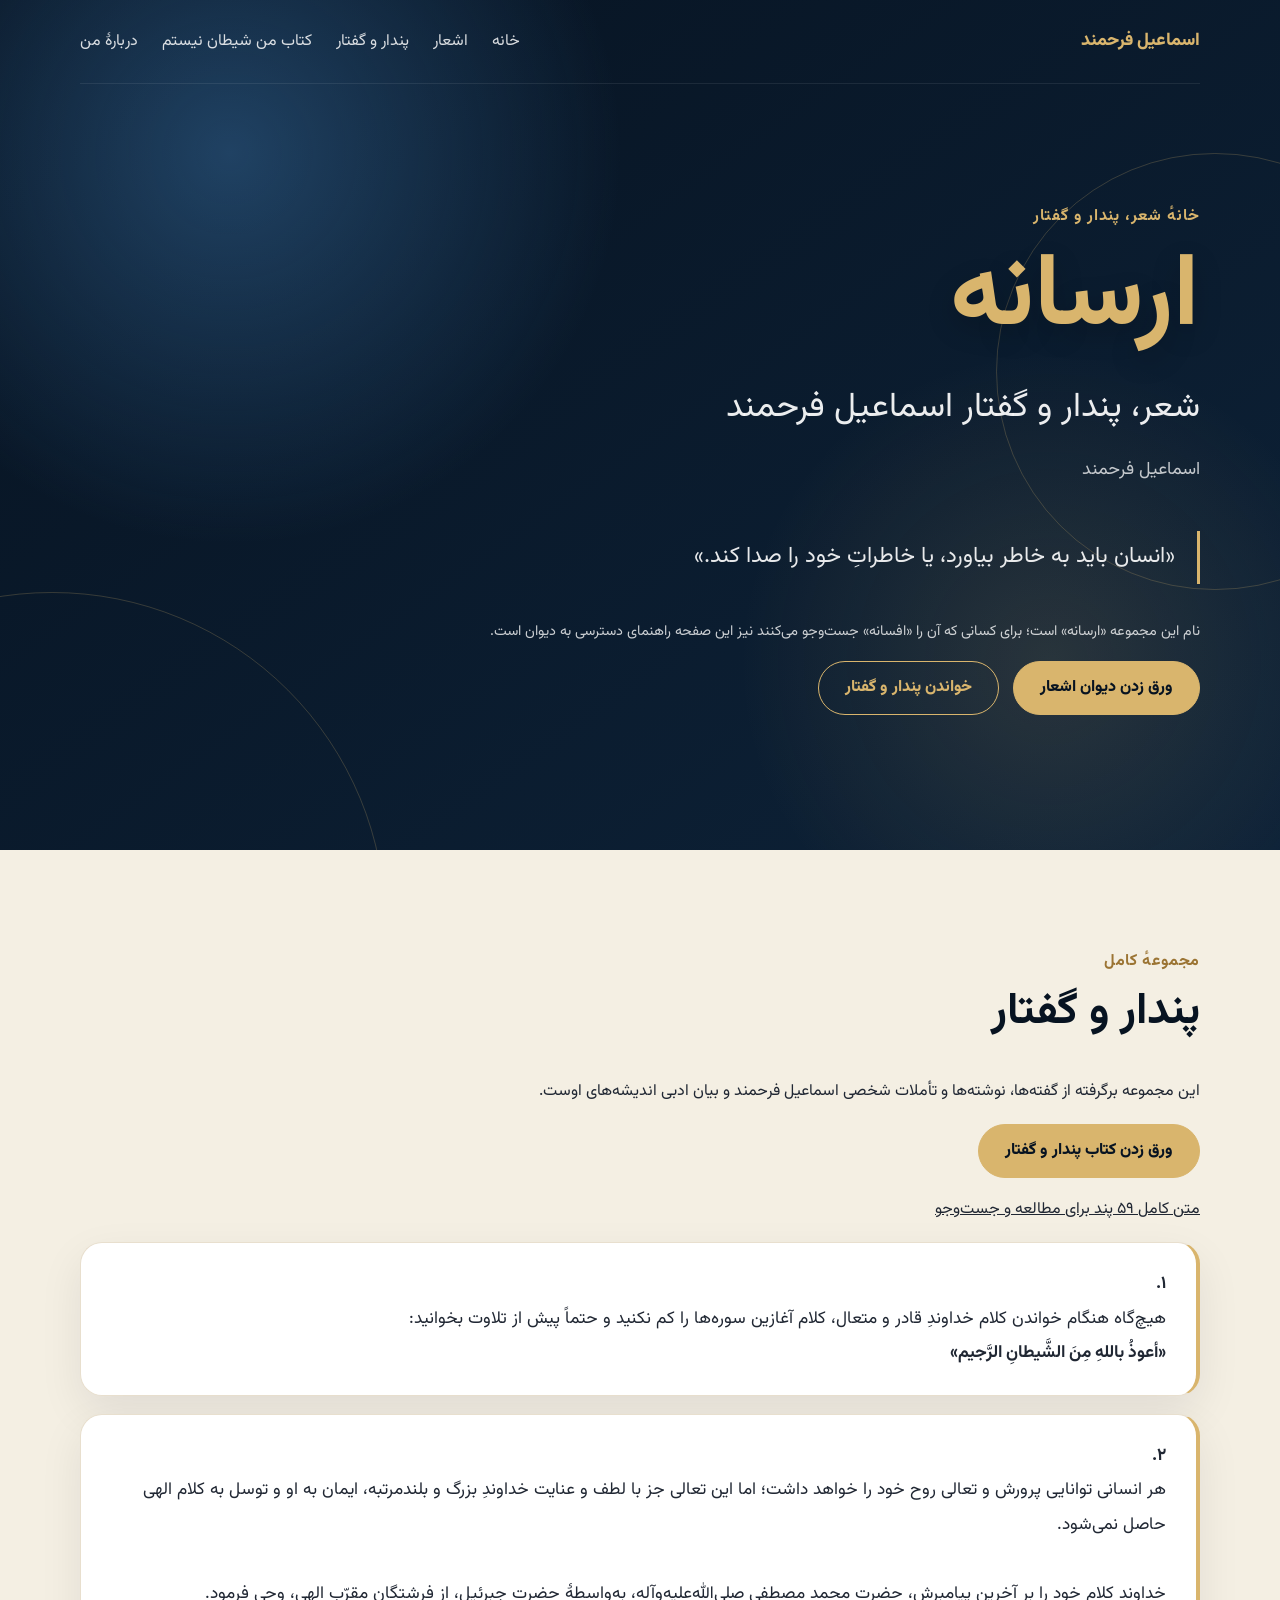
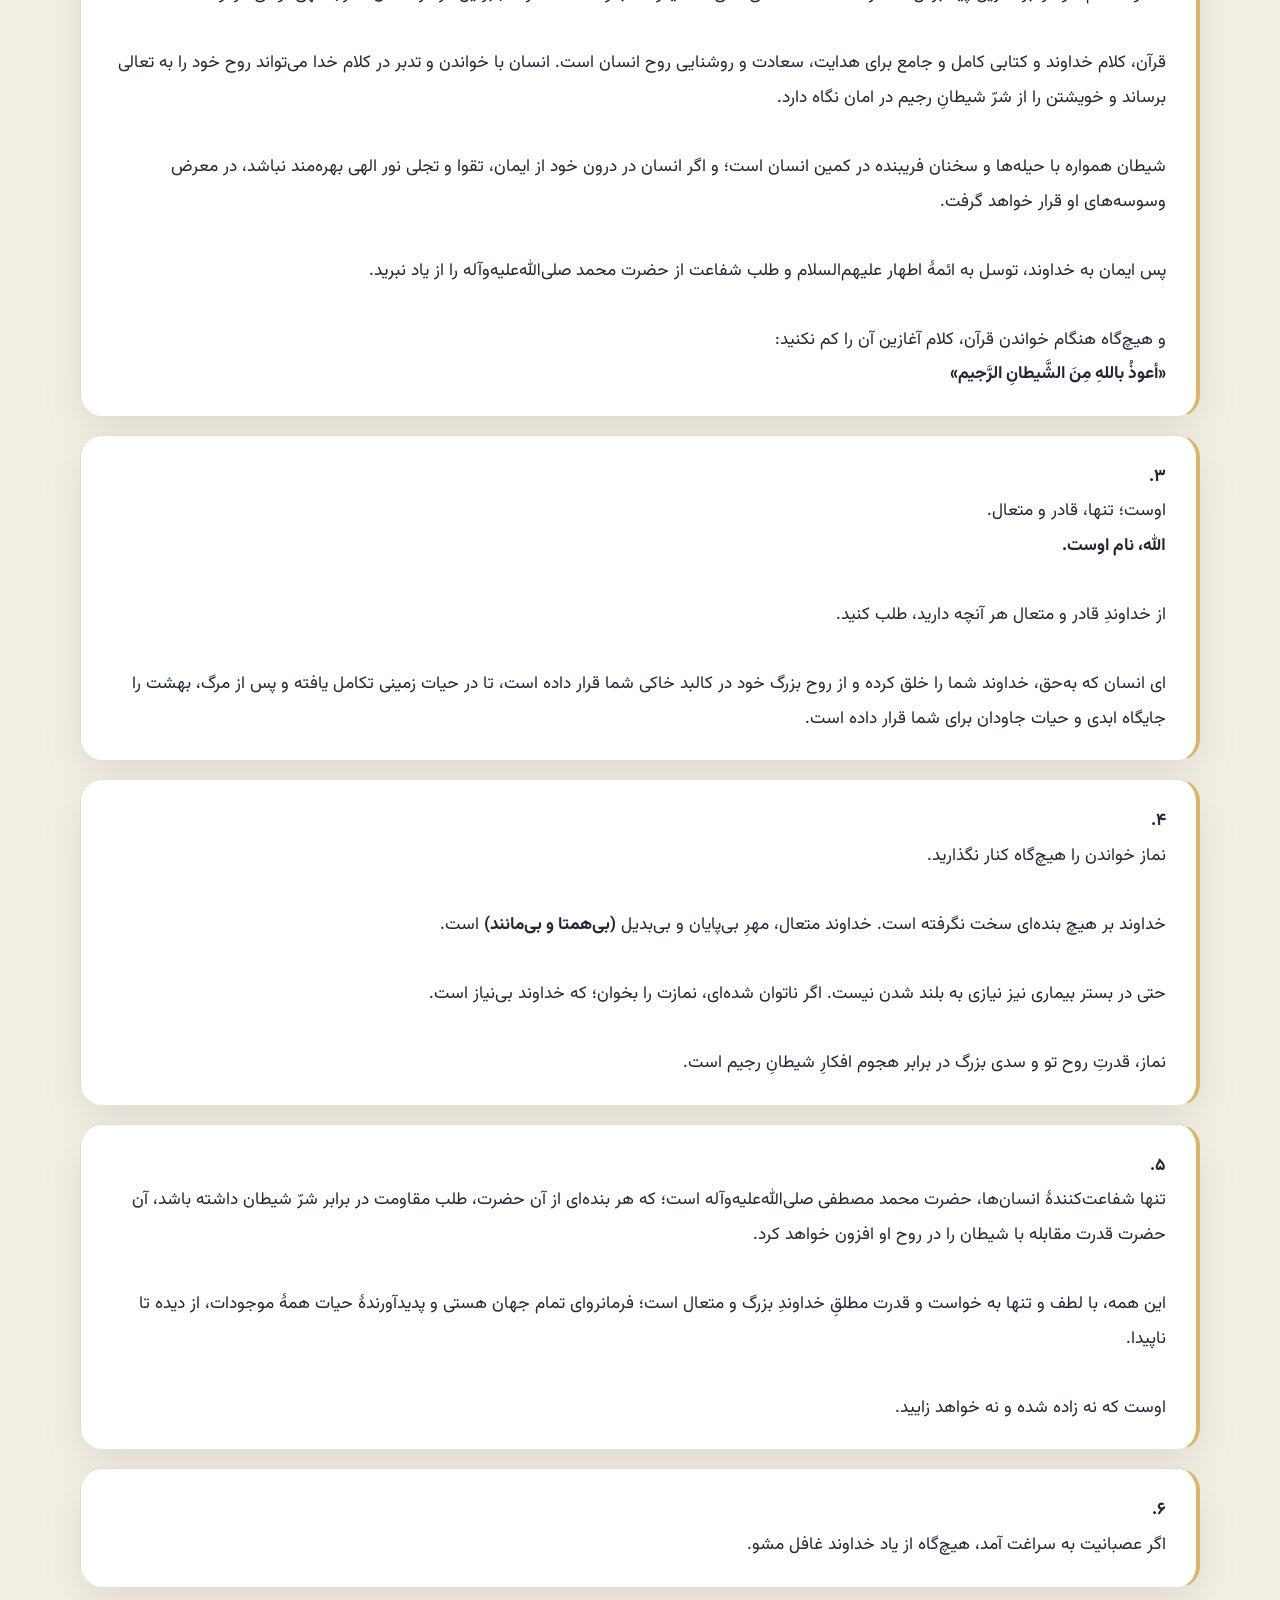
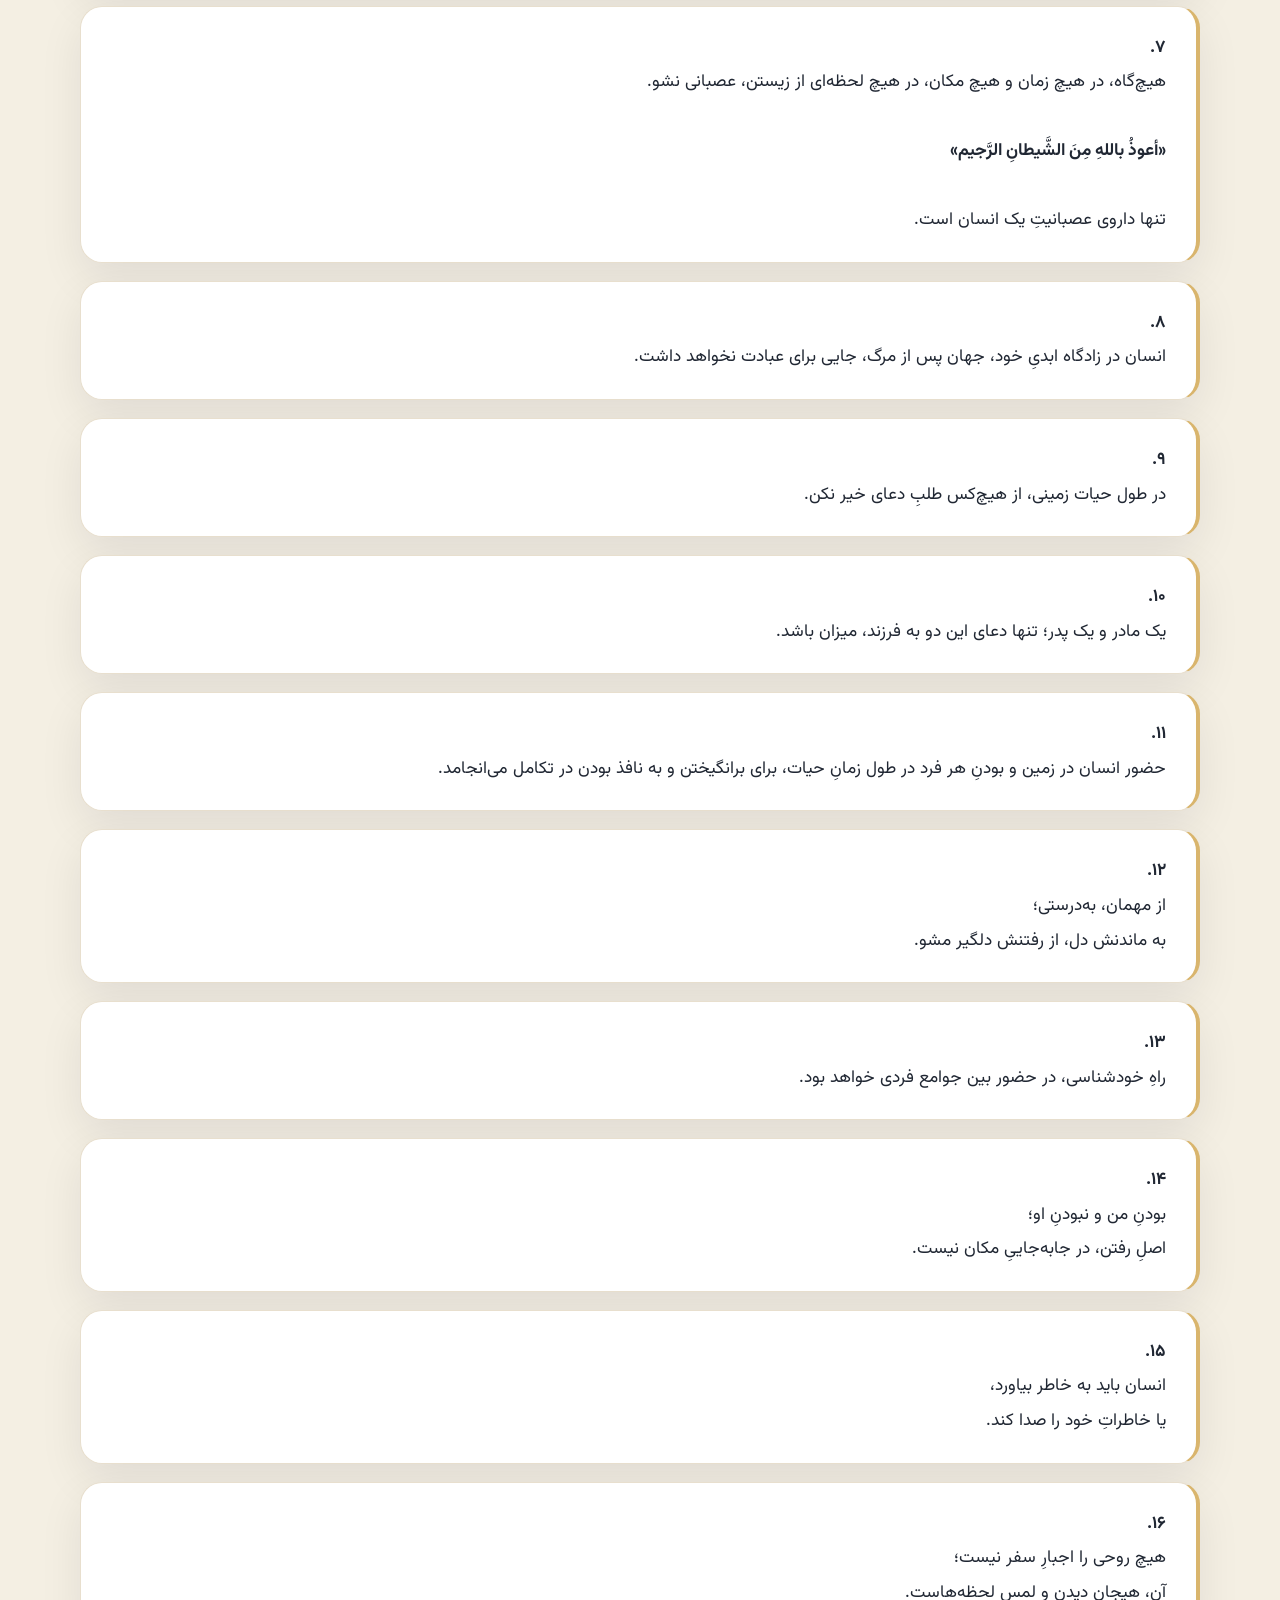
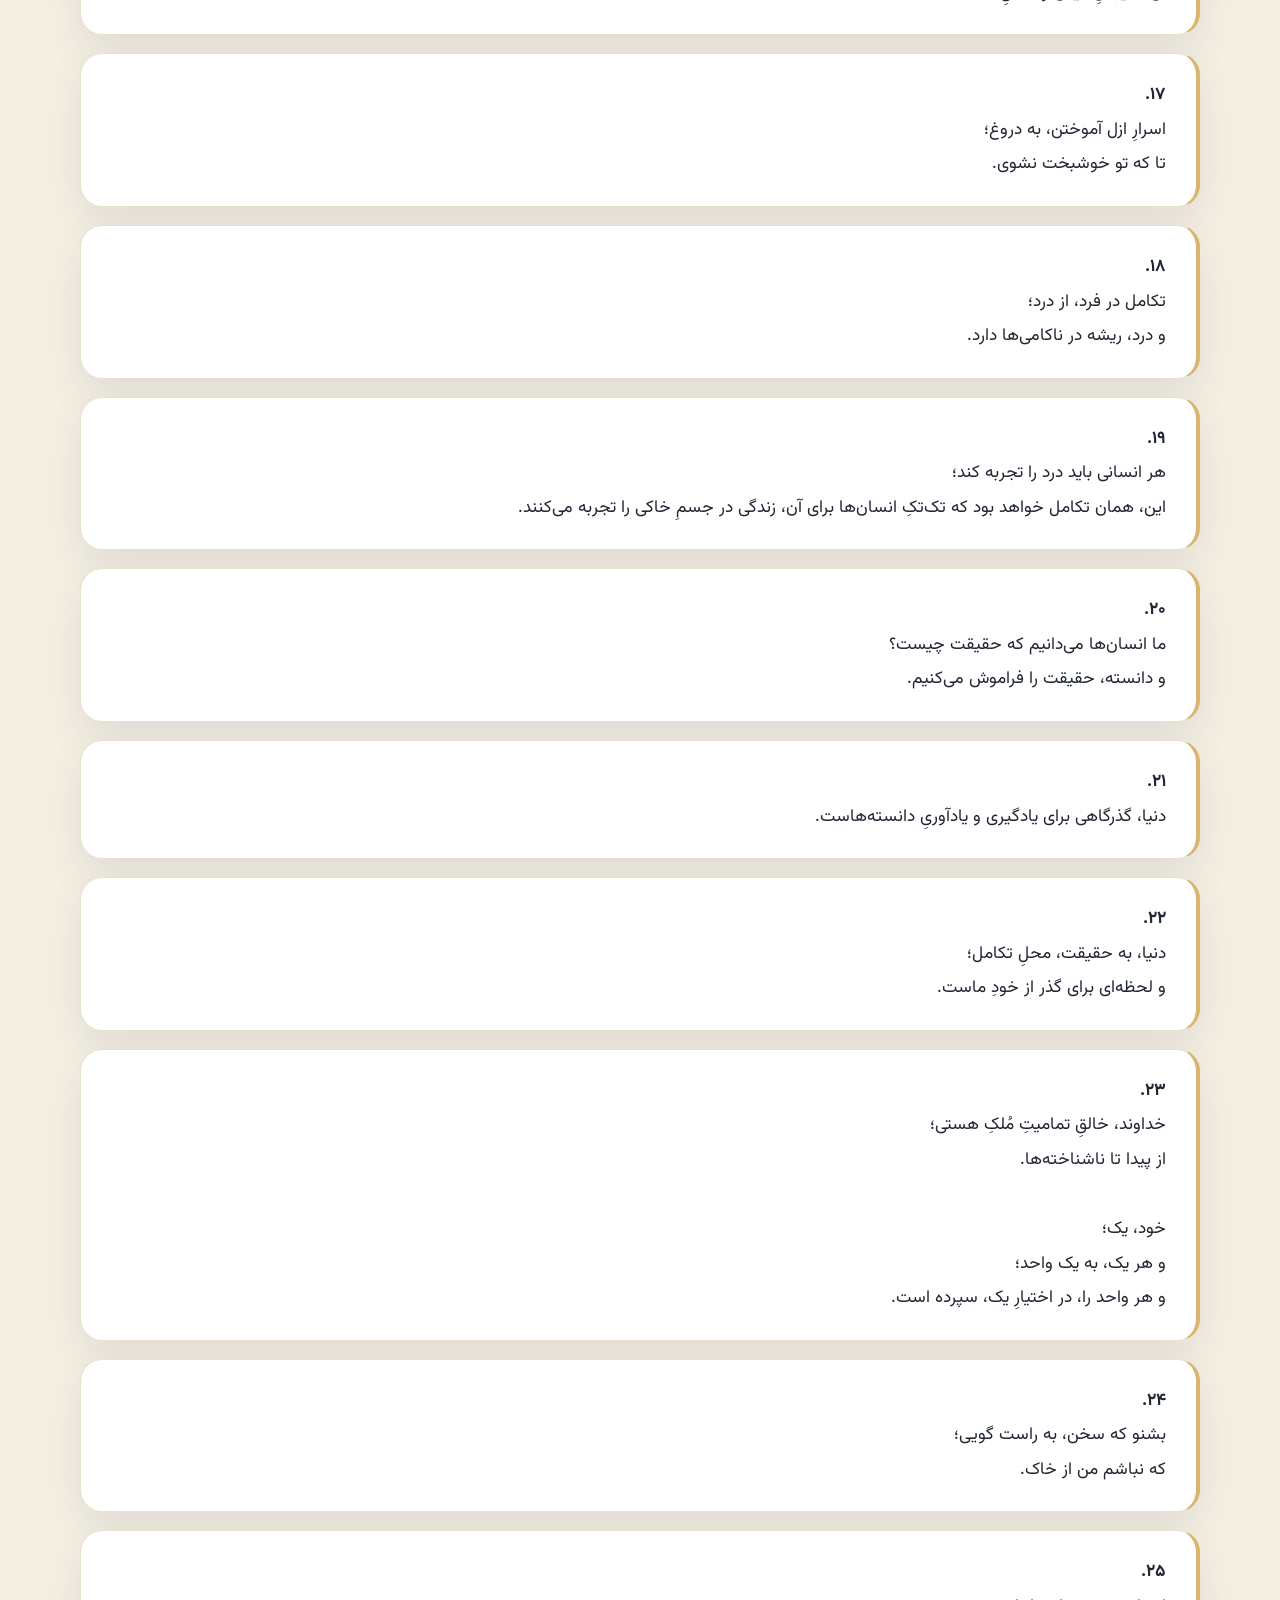
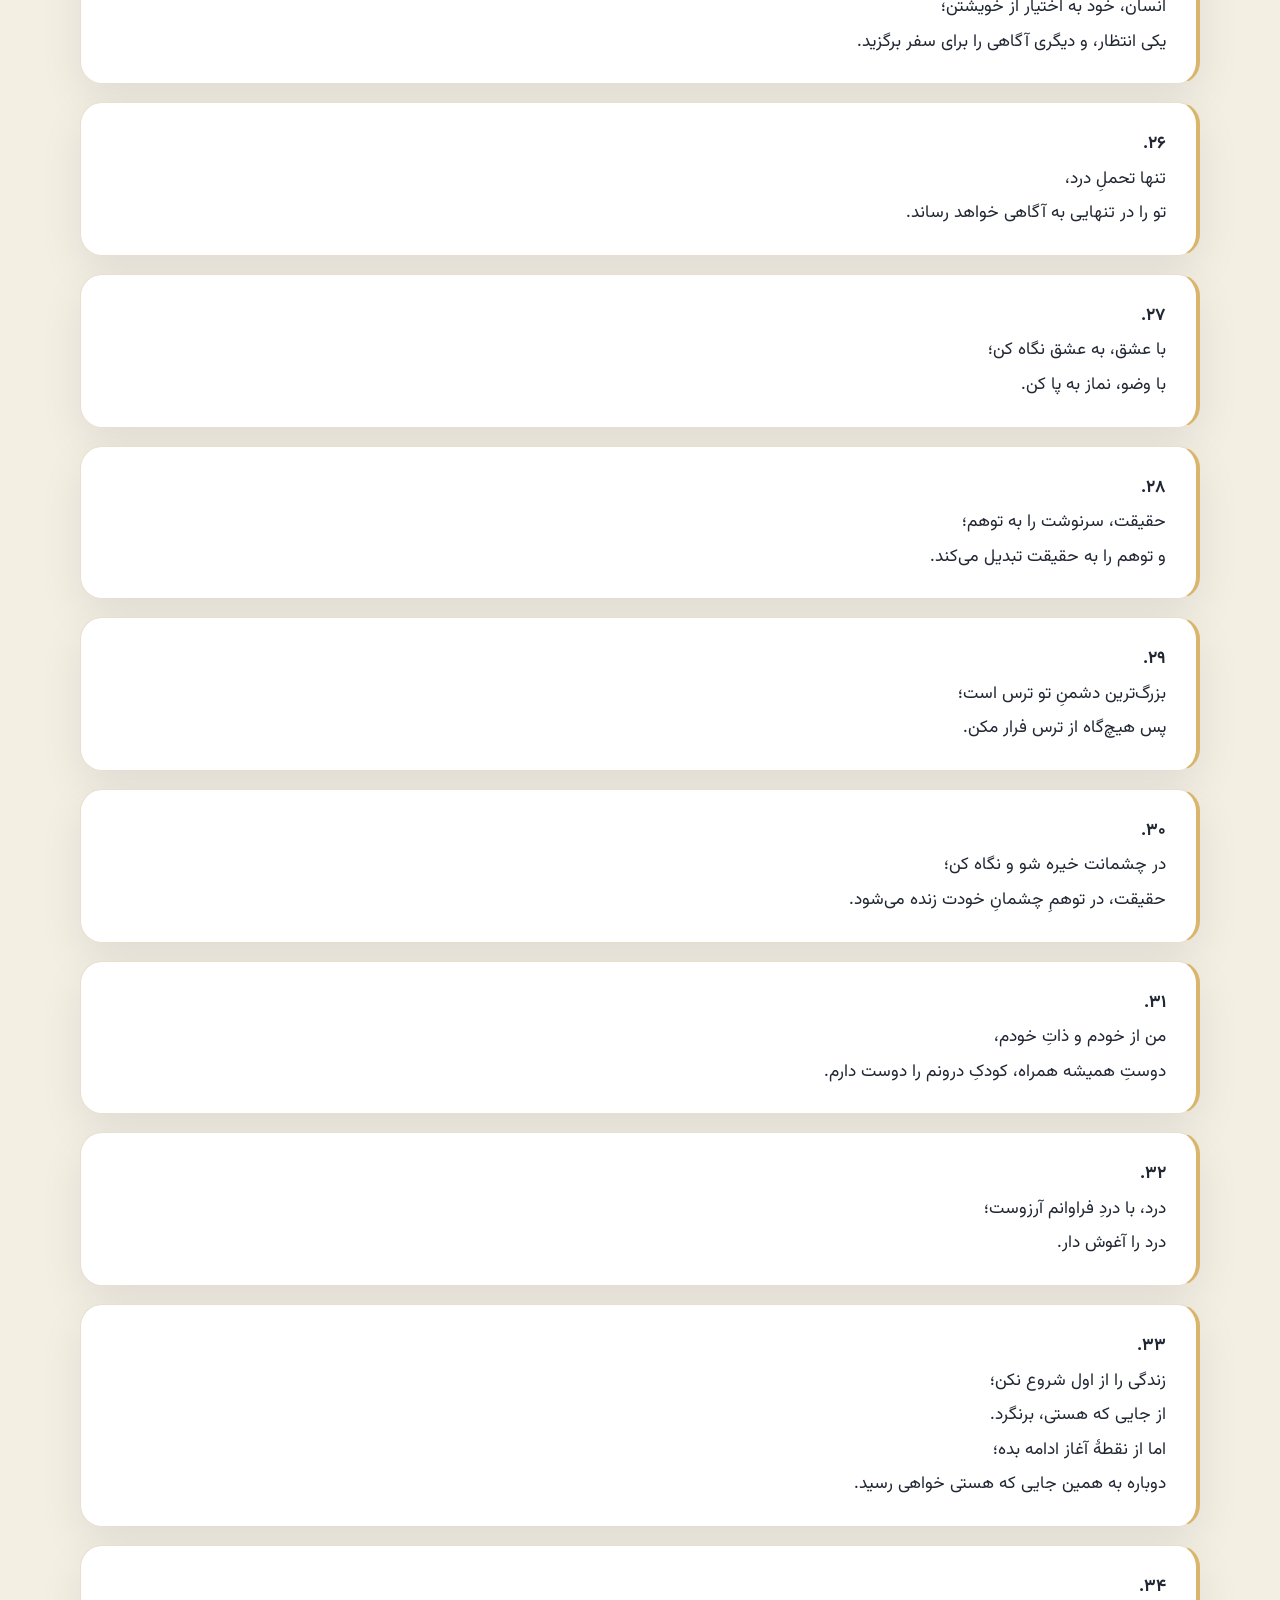
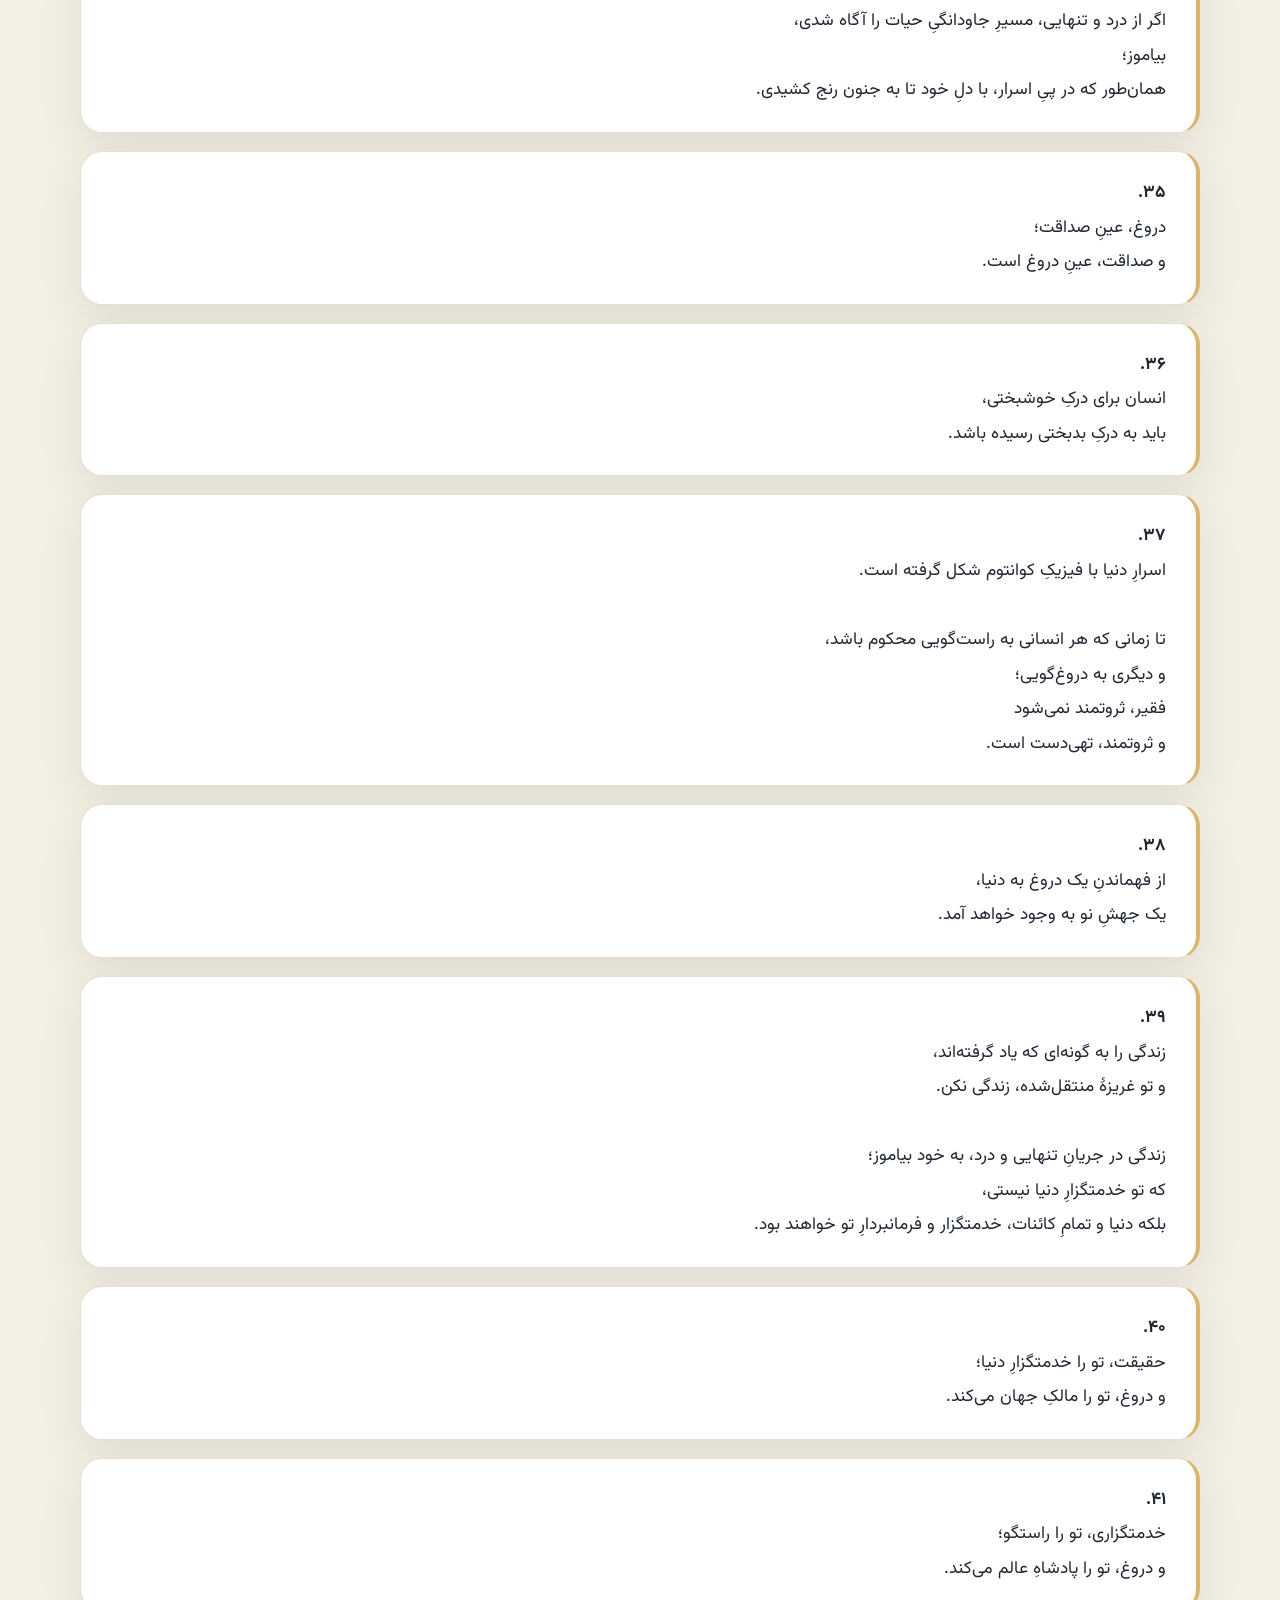
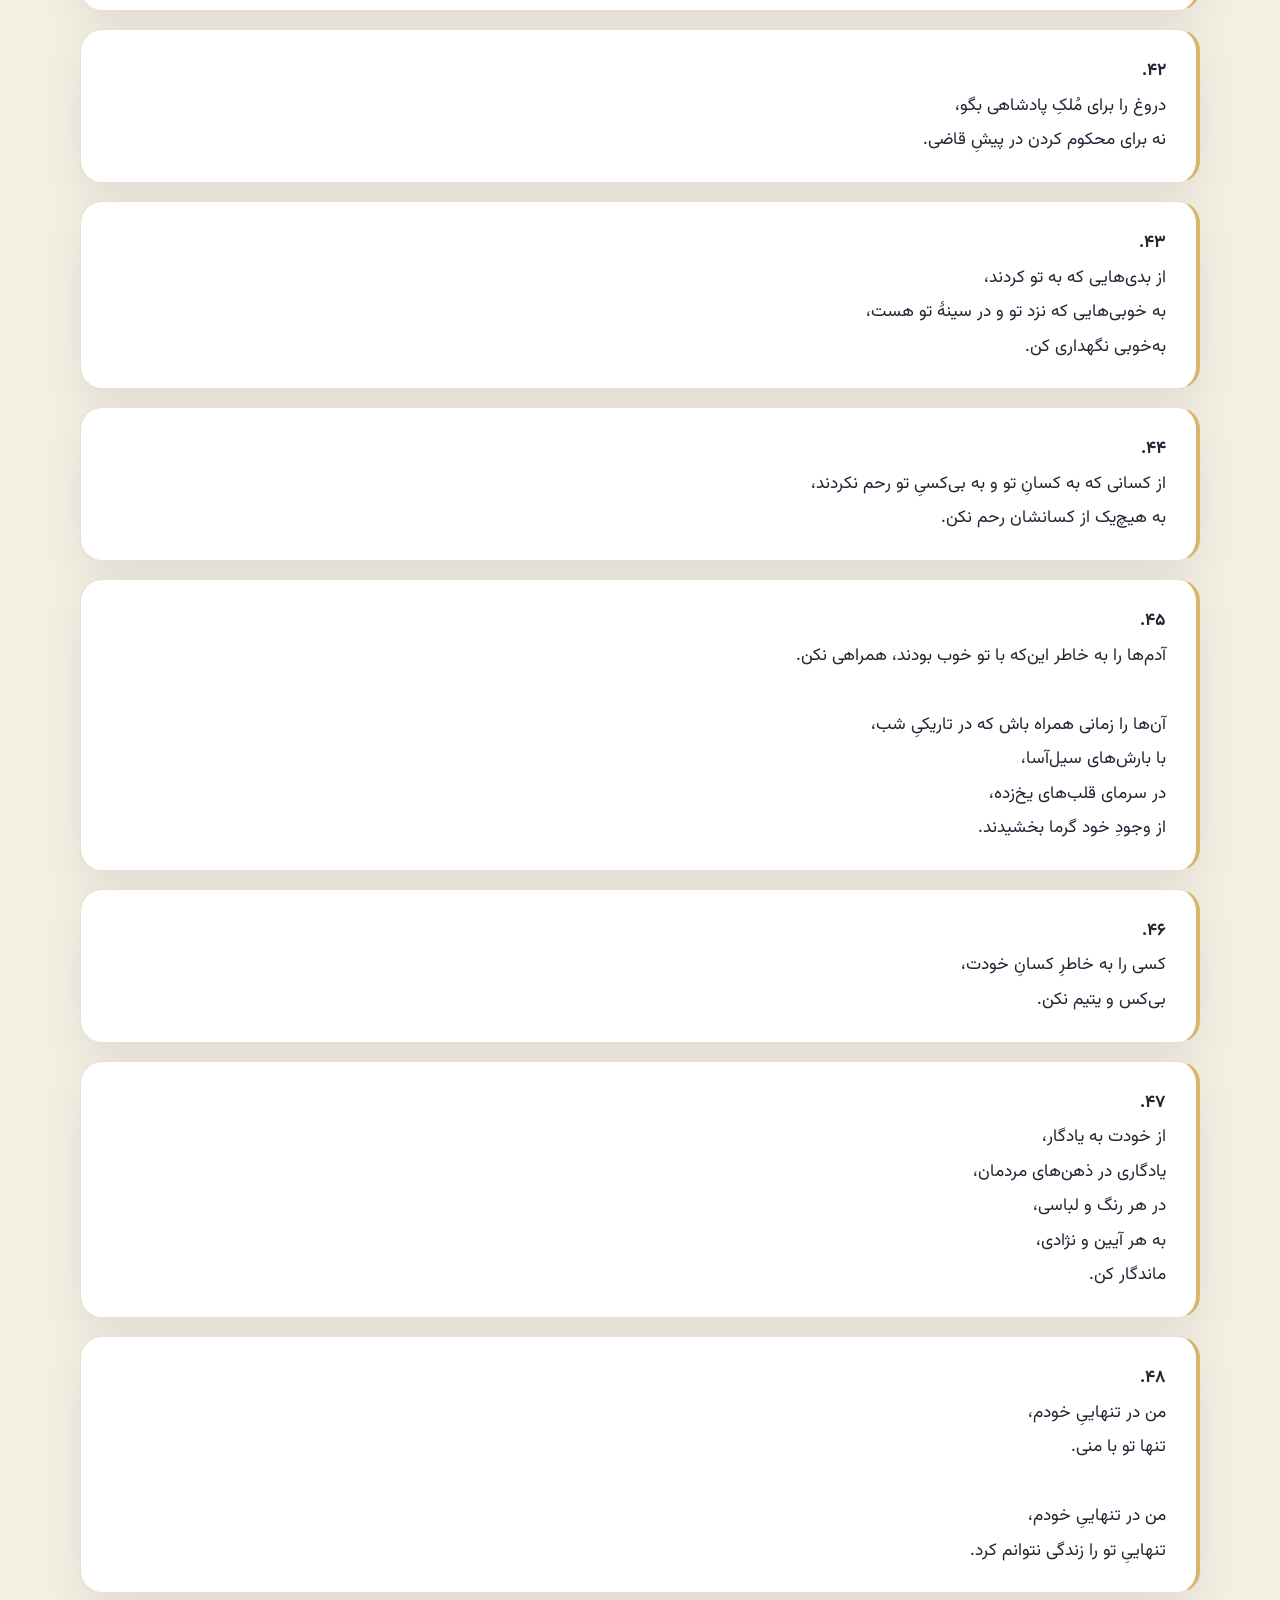
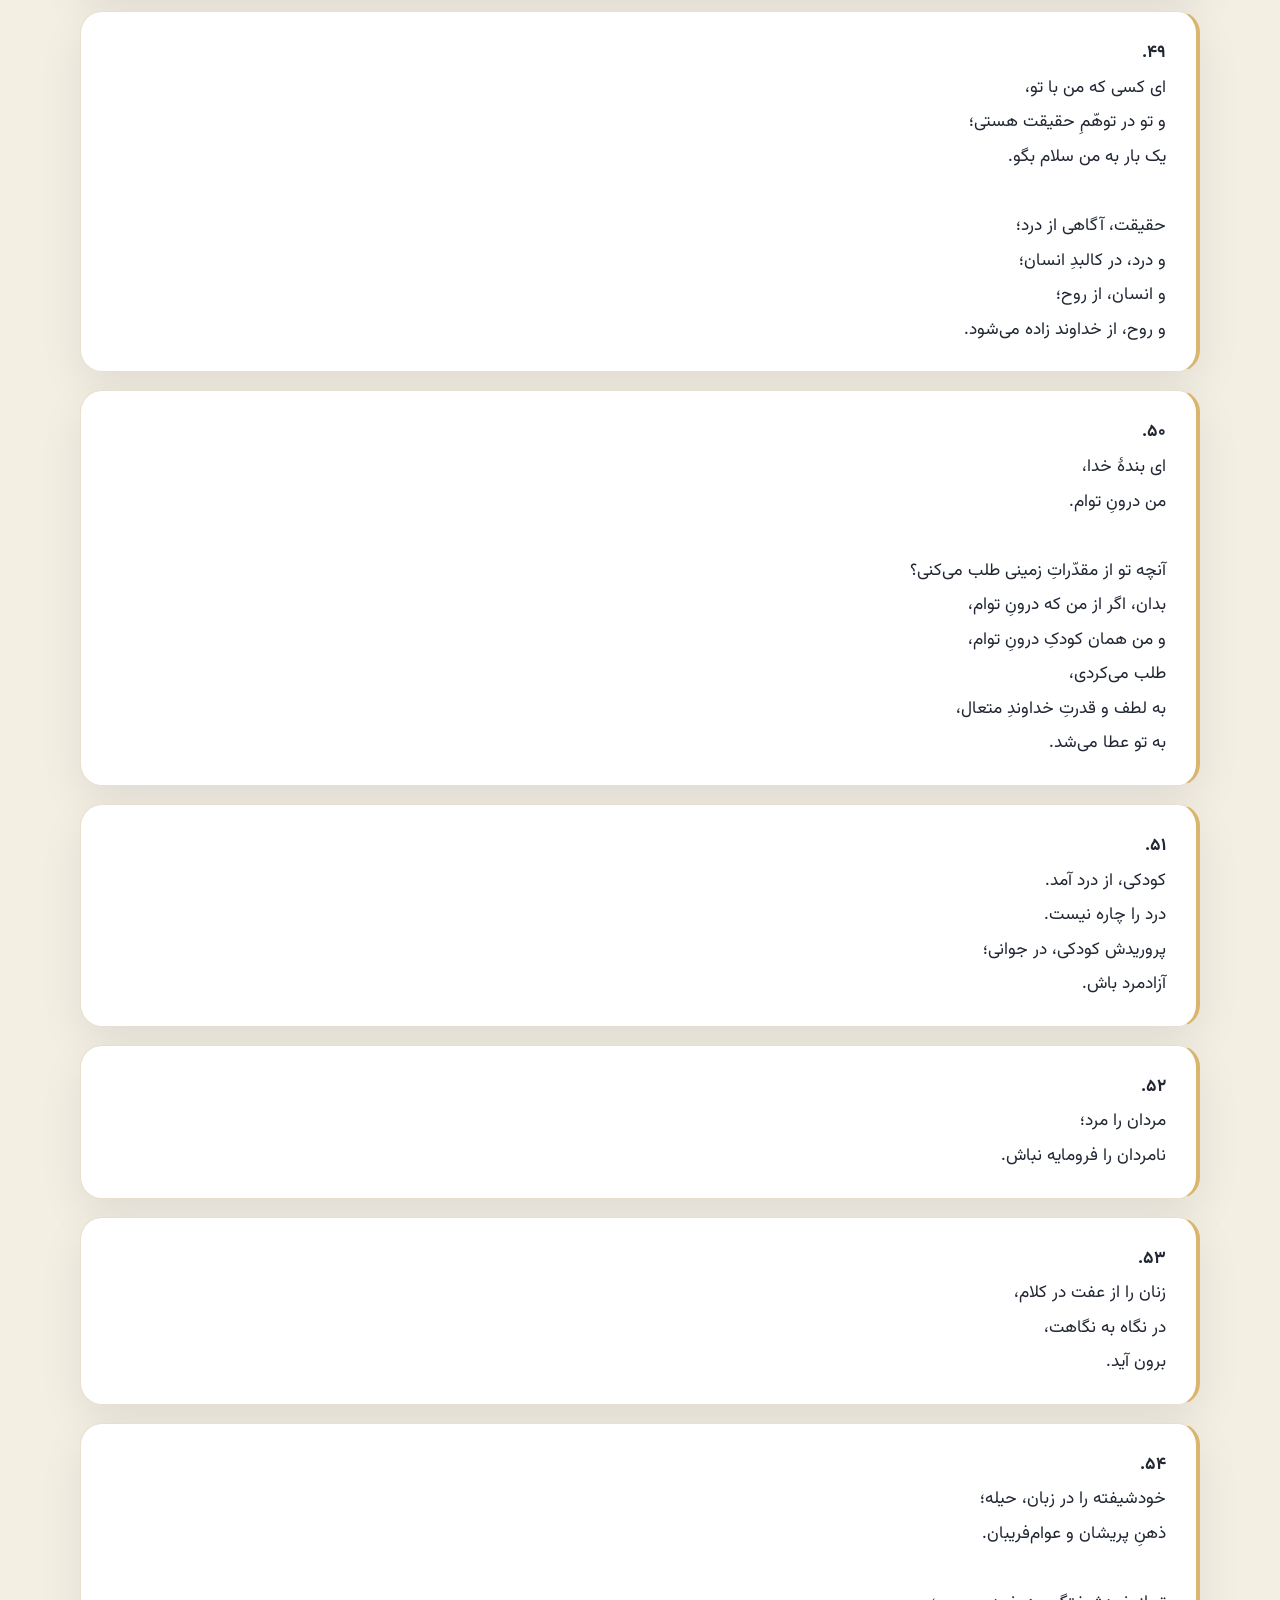
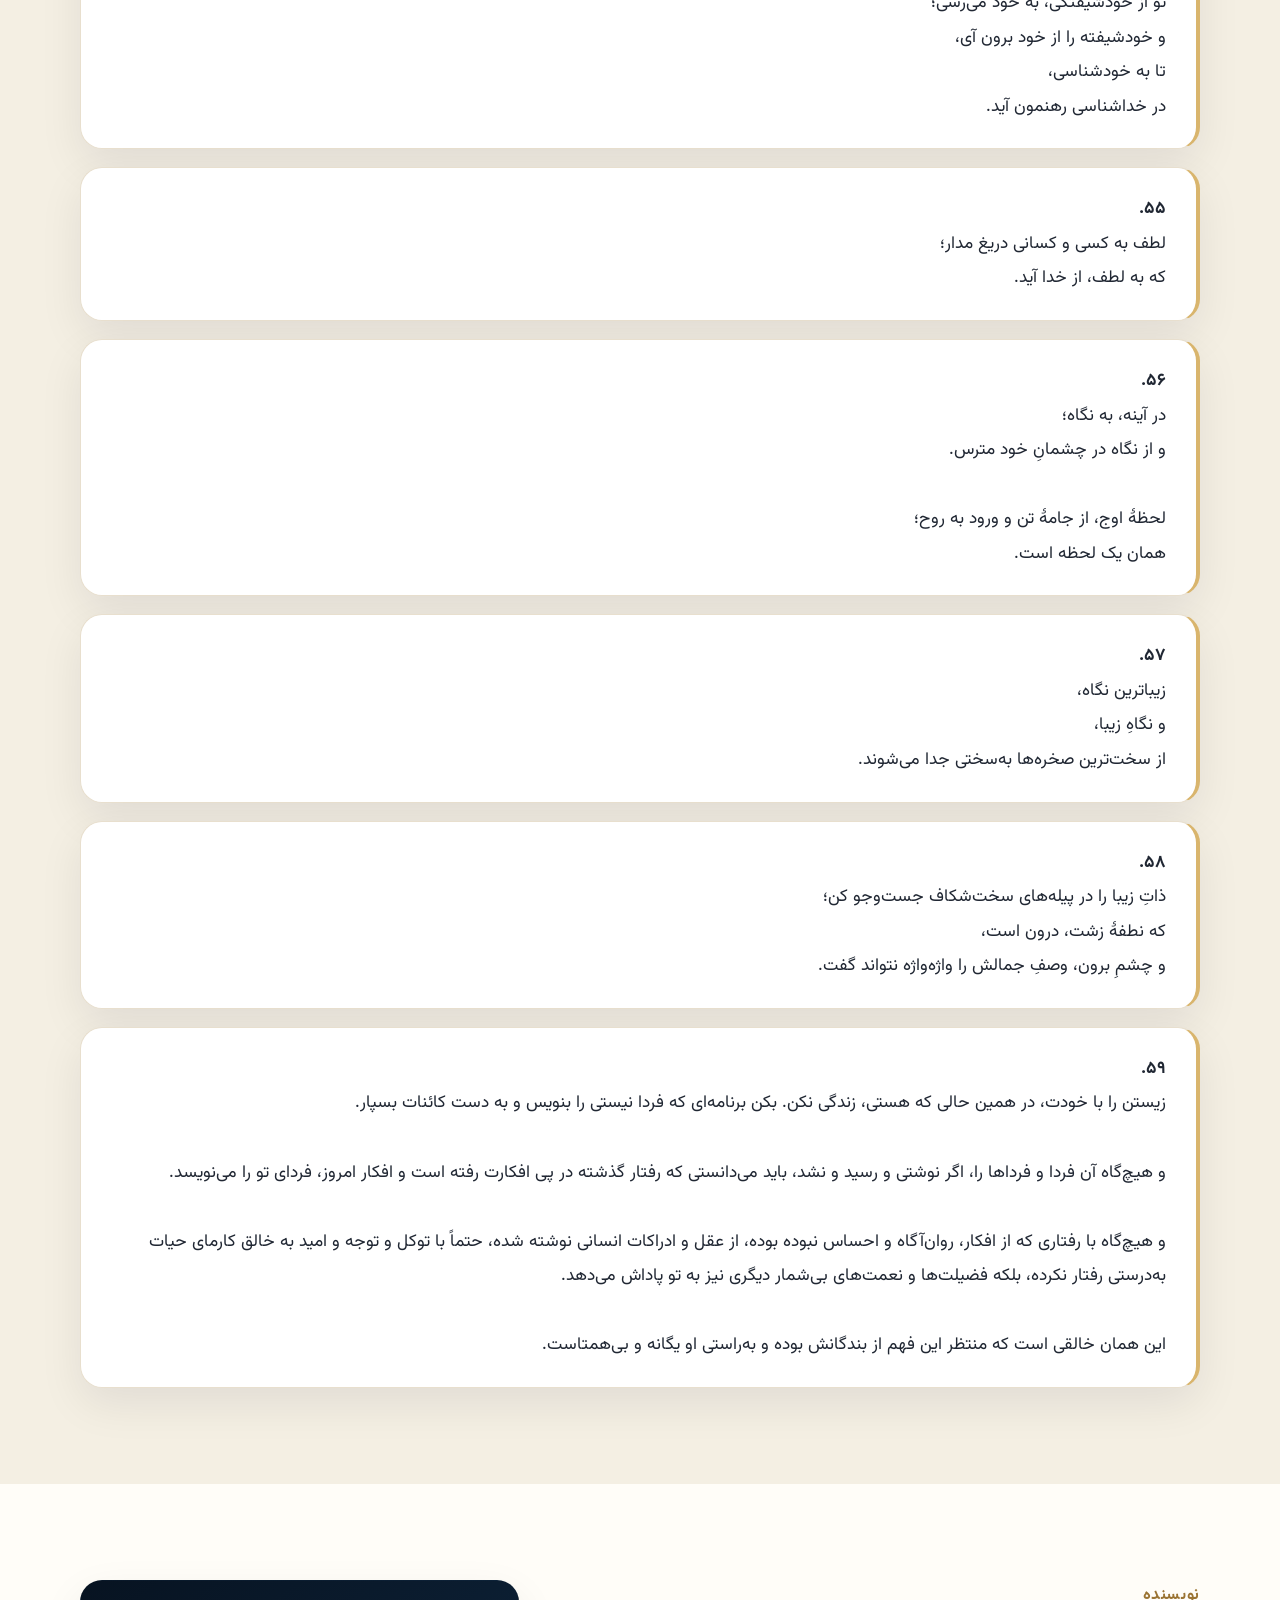
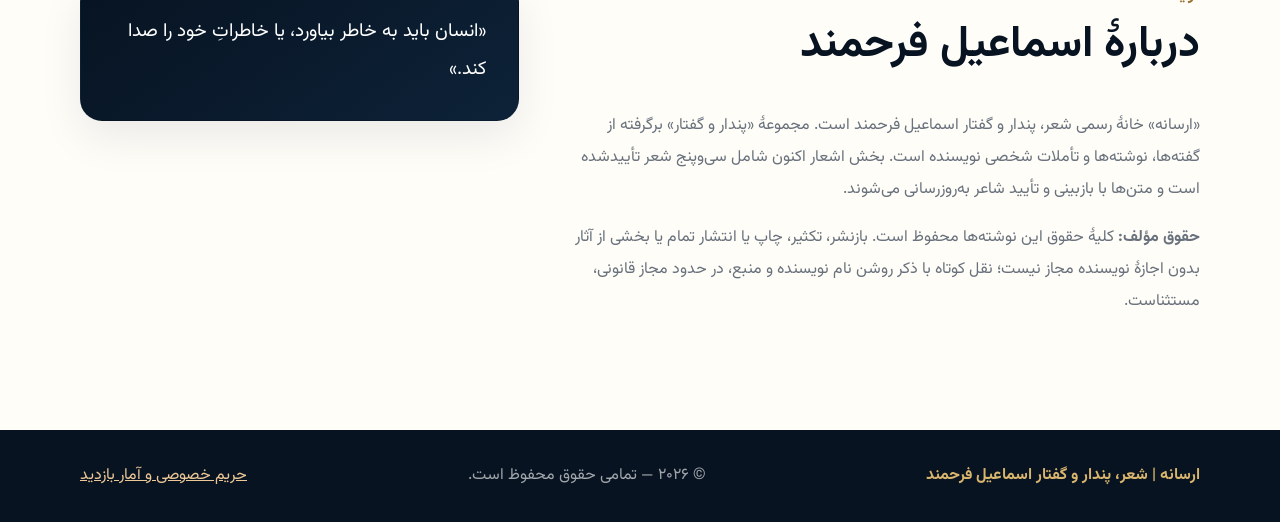
==== commit 143be282: "Publish poem 35 — ساحل امن — preserving author's layered metaphors" ====
--- a/index.html
+++ b/index.html
@@ -132,7 +132,7 @@
             <span>نویسنده</span>
             <h2 id="about-title">دربارهٔ اسماعیل فرحمند</h2>
           </div>
-          <p>«ارسانه» خانهٔ رسمی شعر، پندار و گفتار اسماعیل فرحمند است. مجموعهٔ «پندار و گفتار» برگرفته از گفته‌ها، نوشته‌ها و تأملات شخصی نویسنده است. بخش اشعار اکنون شامل سی‌وچهار شعر تأییدشده است و متن‌ها با بازبینی و تأیید شاعر به‌روزرسانی می‌شوند.</p>
+          <p>«ارسانه» خانهٔ رسمی شعر، پندار و گفتار اسماعیل فرحمند است. مجموعهٔ «پندار و گفتار» برگرفته از گفته‌ها، نوشته‌ها و تأملات شخصی نویسنده است. بخش اشعار اکنون شامل سی‌وپنج شعر تأییدشده است و متن‌ها با بازبینی و تأیید شاعر به‌روزرسانی می‌شوند.</p>
           <p><strong>حقوق مؤلف:</strong> کلیهٔ حقوق این نوشته‌ها محفوظ است. بازنشر، تکثیر، چاپ یا انتشار تمام یا بخشی از آثار بدون اجازهٔ نویسنده مجاز نیست؛ نقل کوتاه با ذکر روشن نام نویسنده و منبع، در حدود مجاز قانونی، مستثناست.</p>
         </div>
         <aside class="quote" aria-label="سخن نویسنده">«انسان باید به خاطر بیاورد، یا خاطراتِ خود را صدا کند.»</aside>
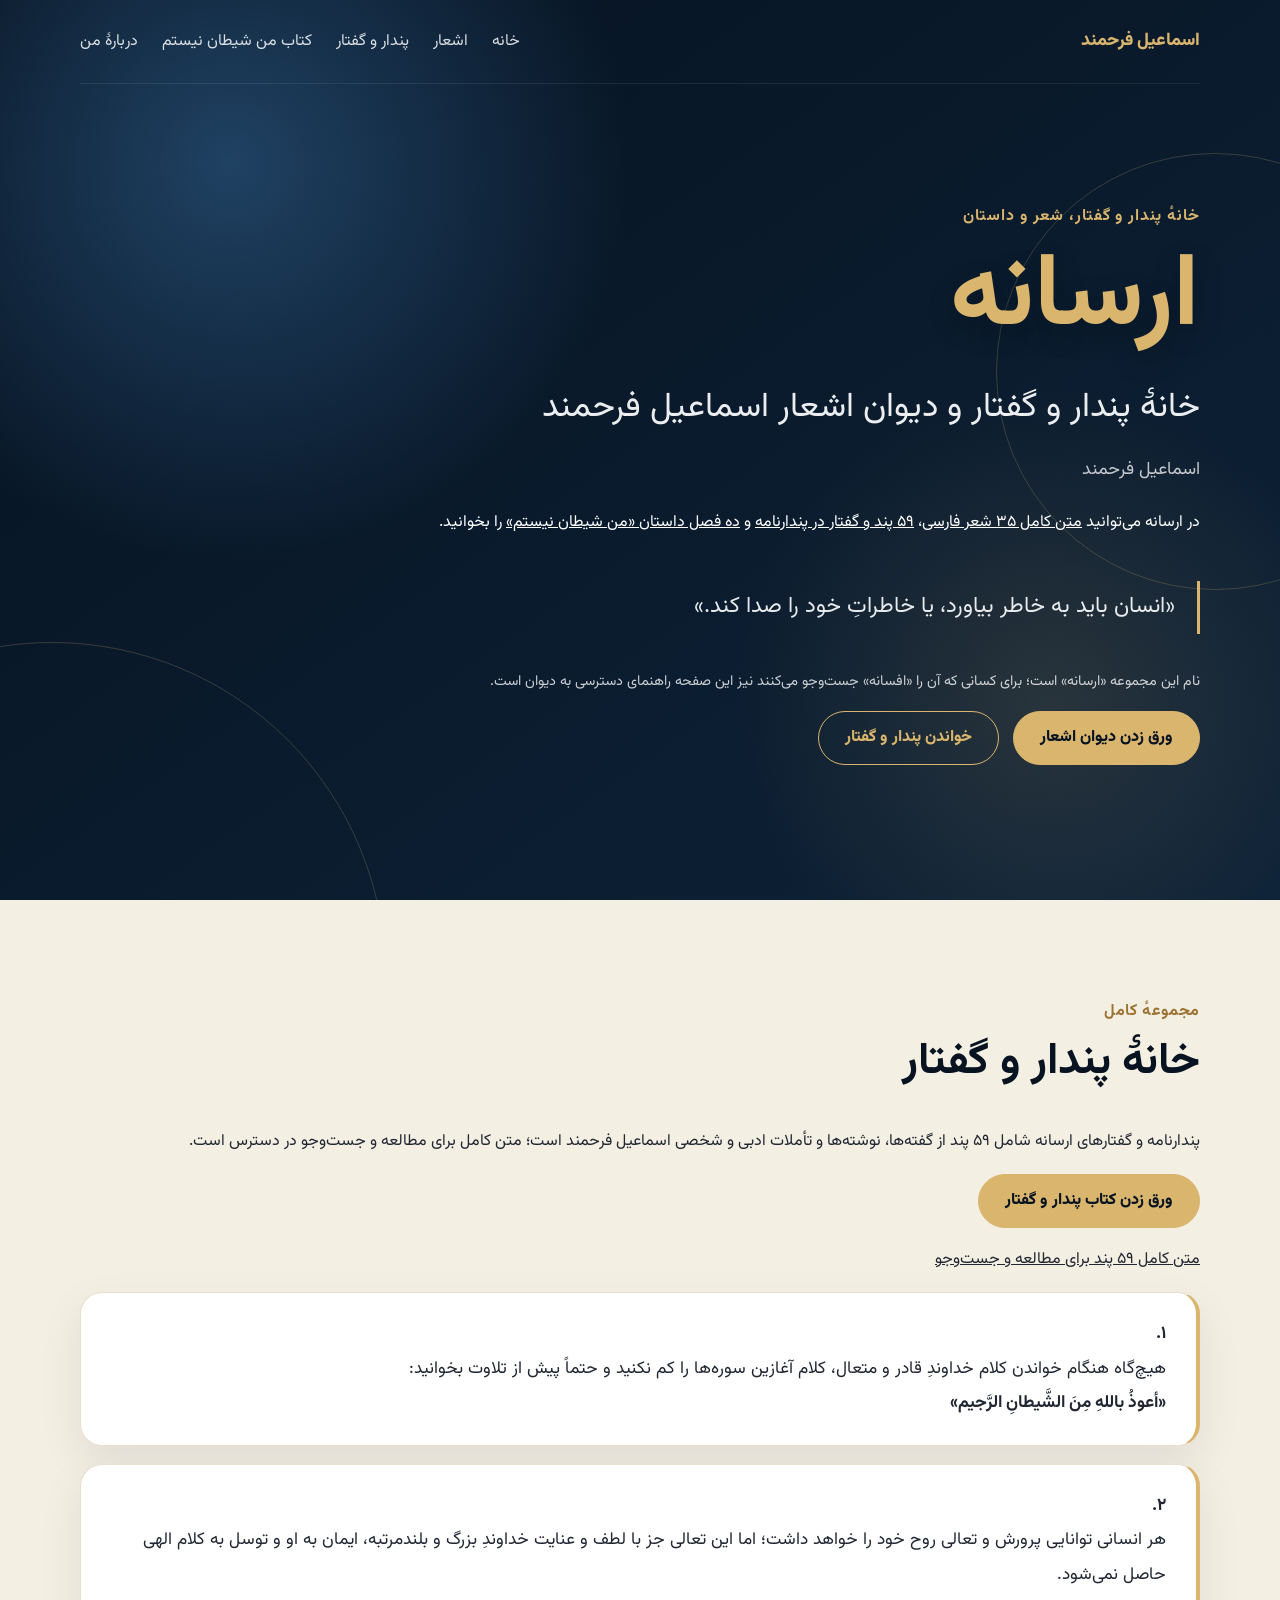
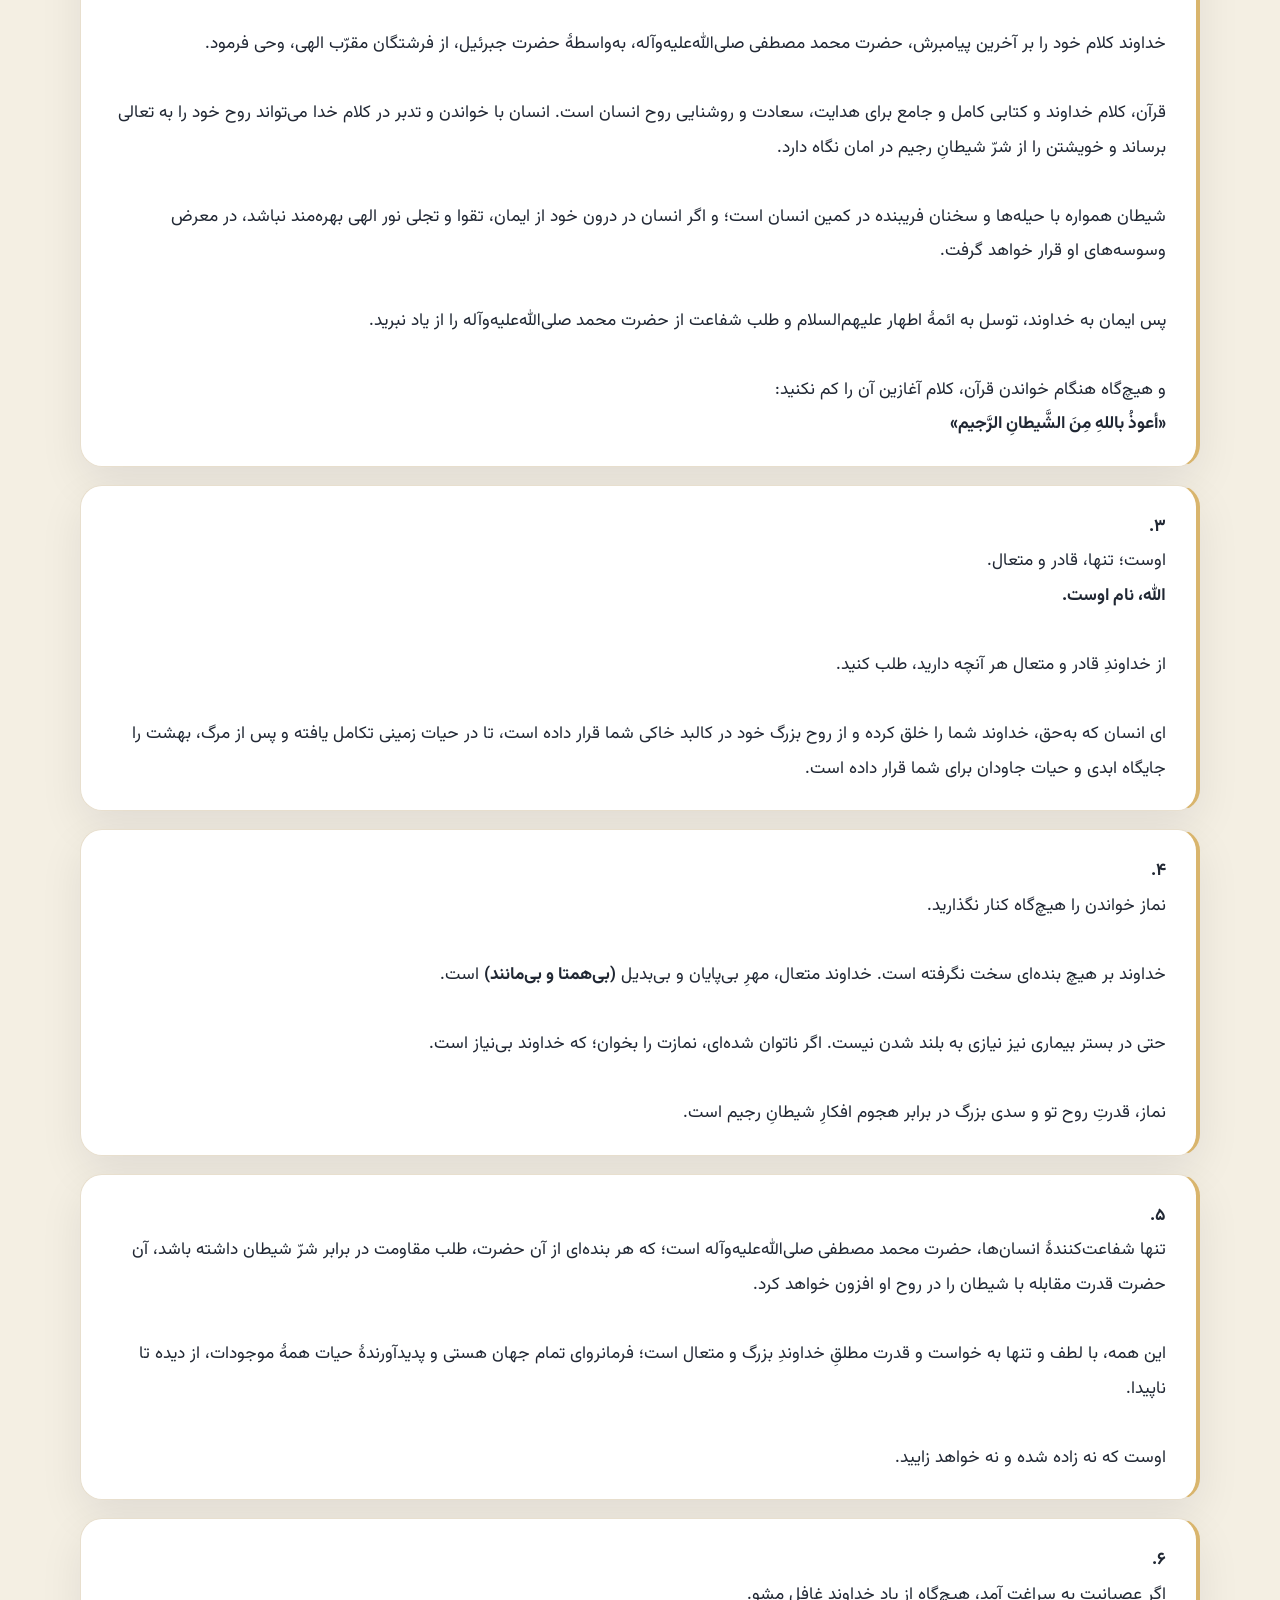
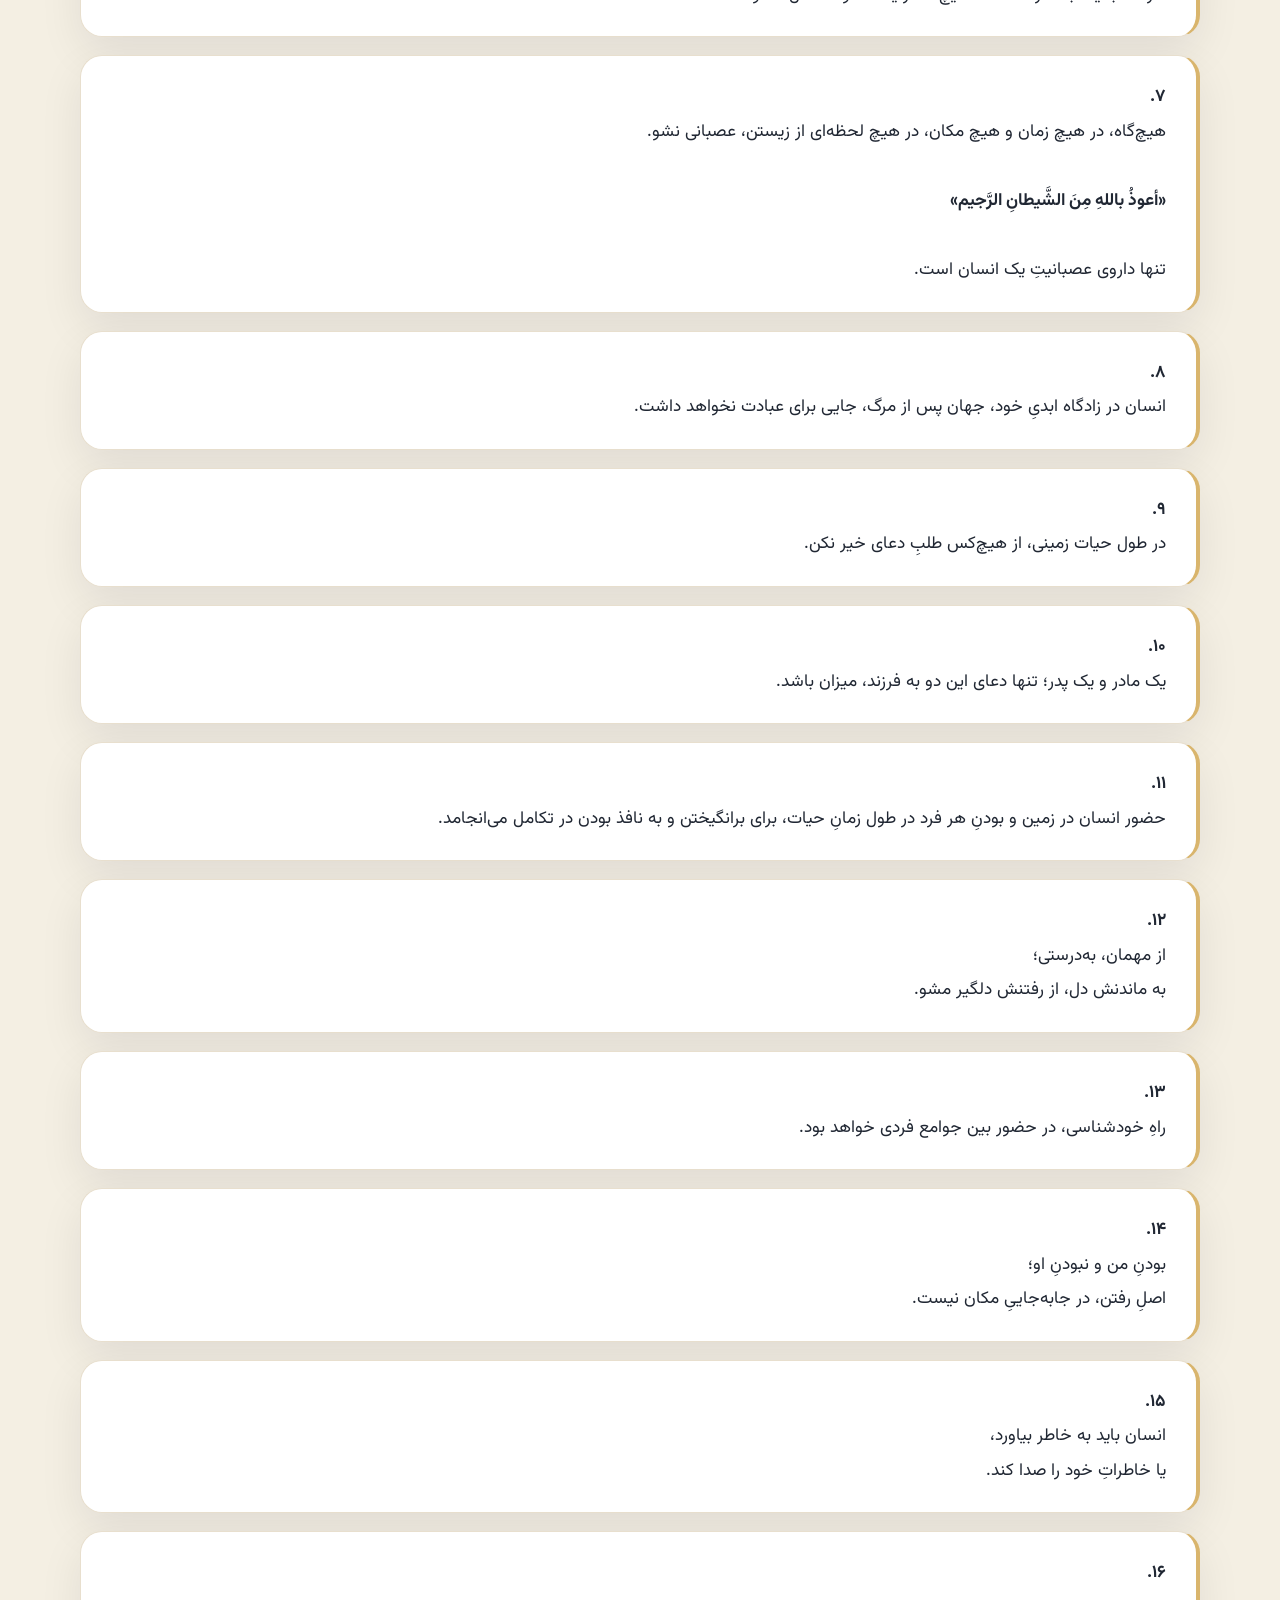
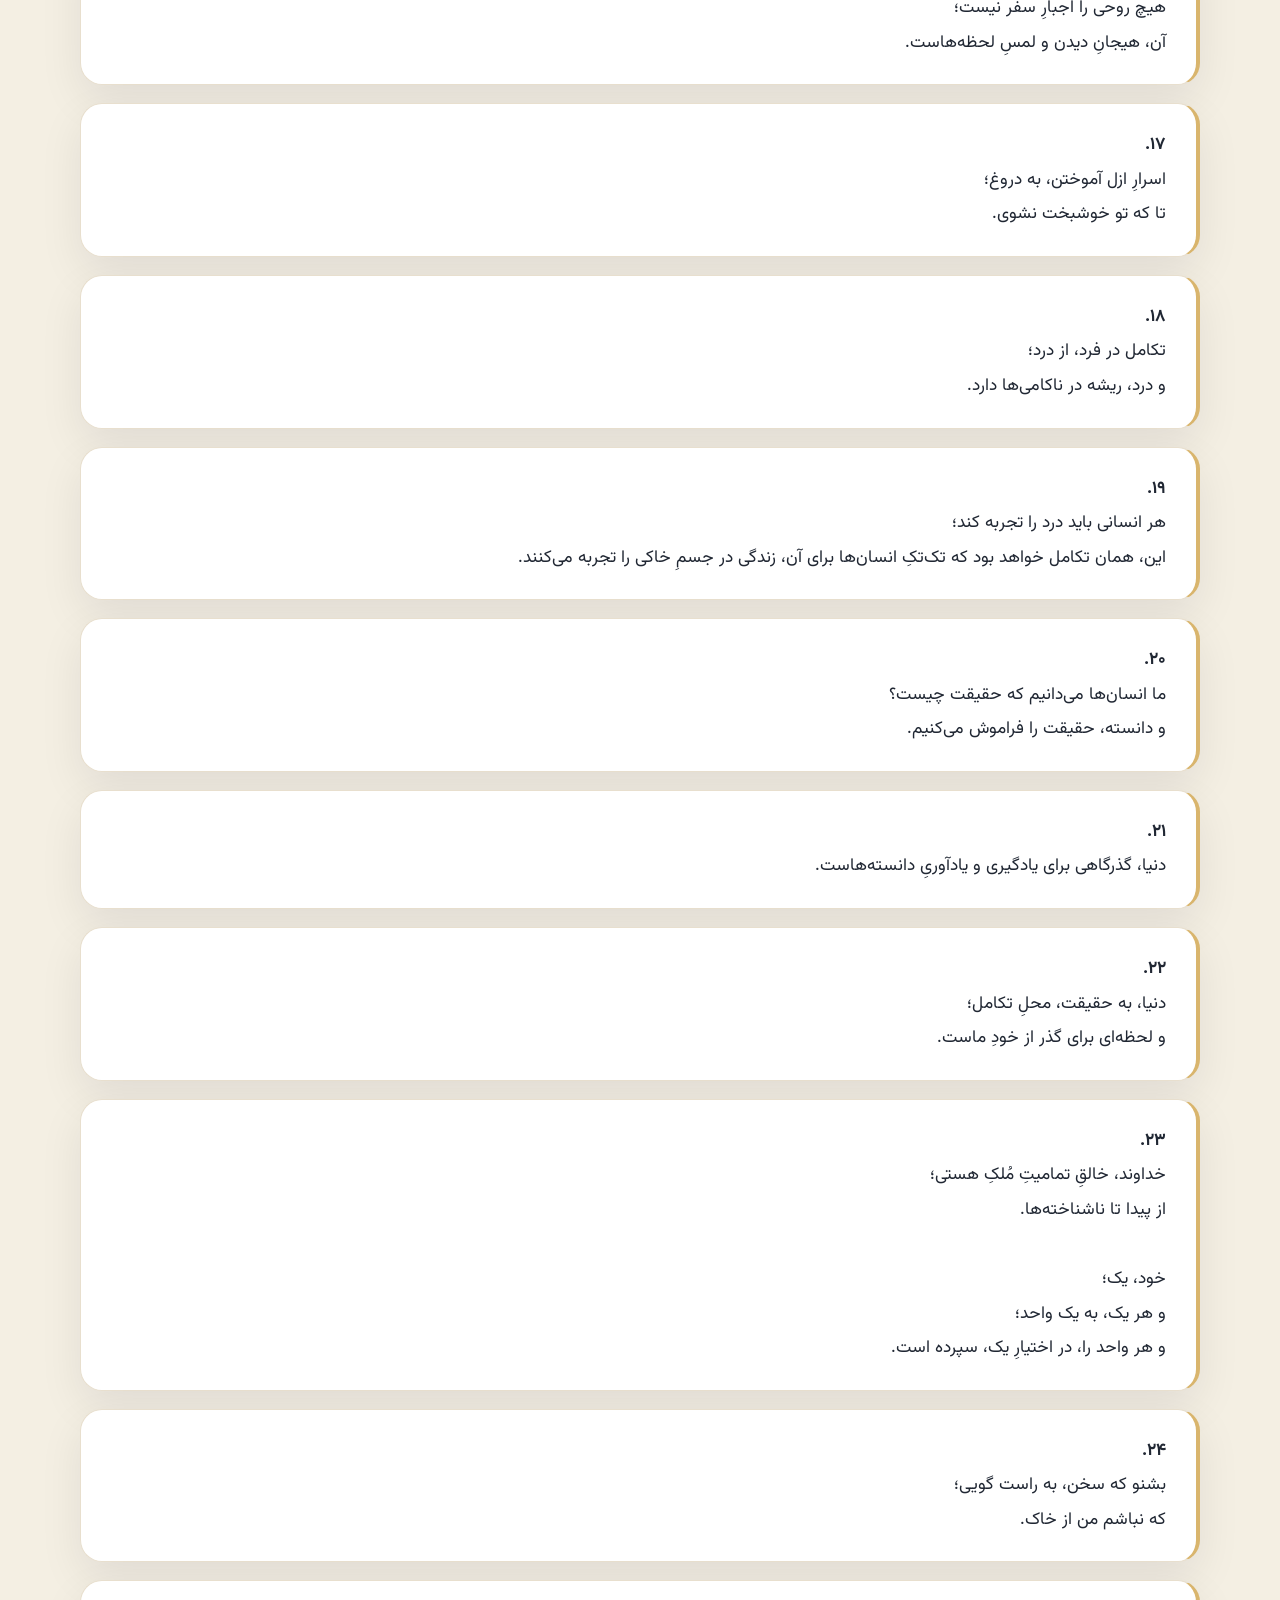
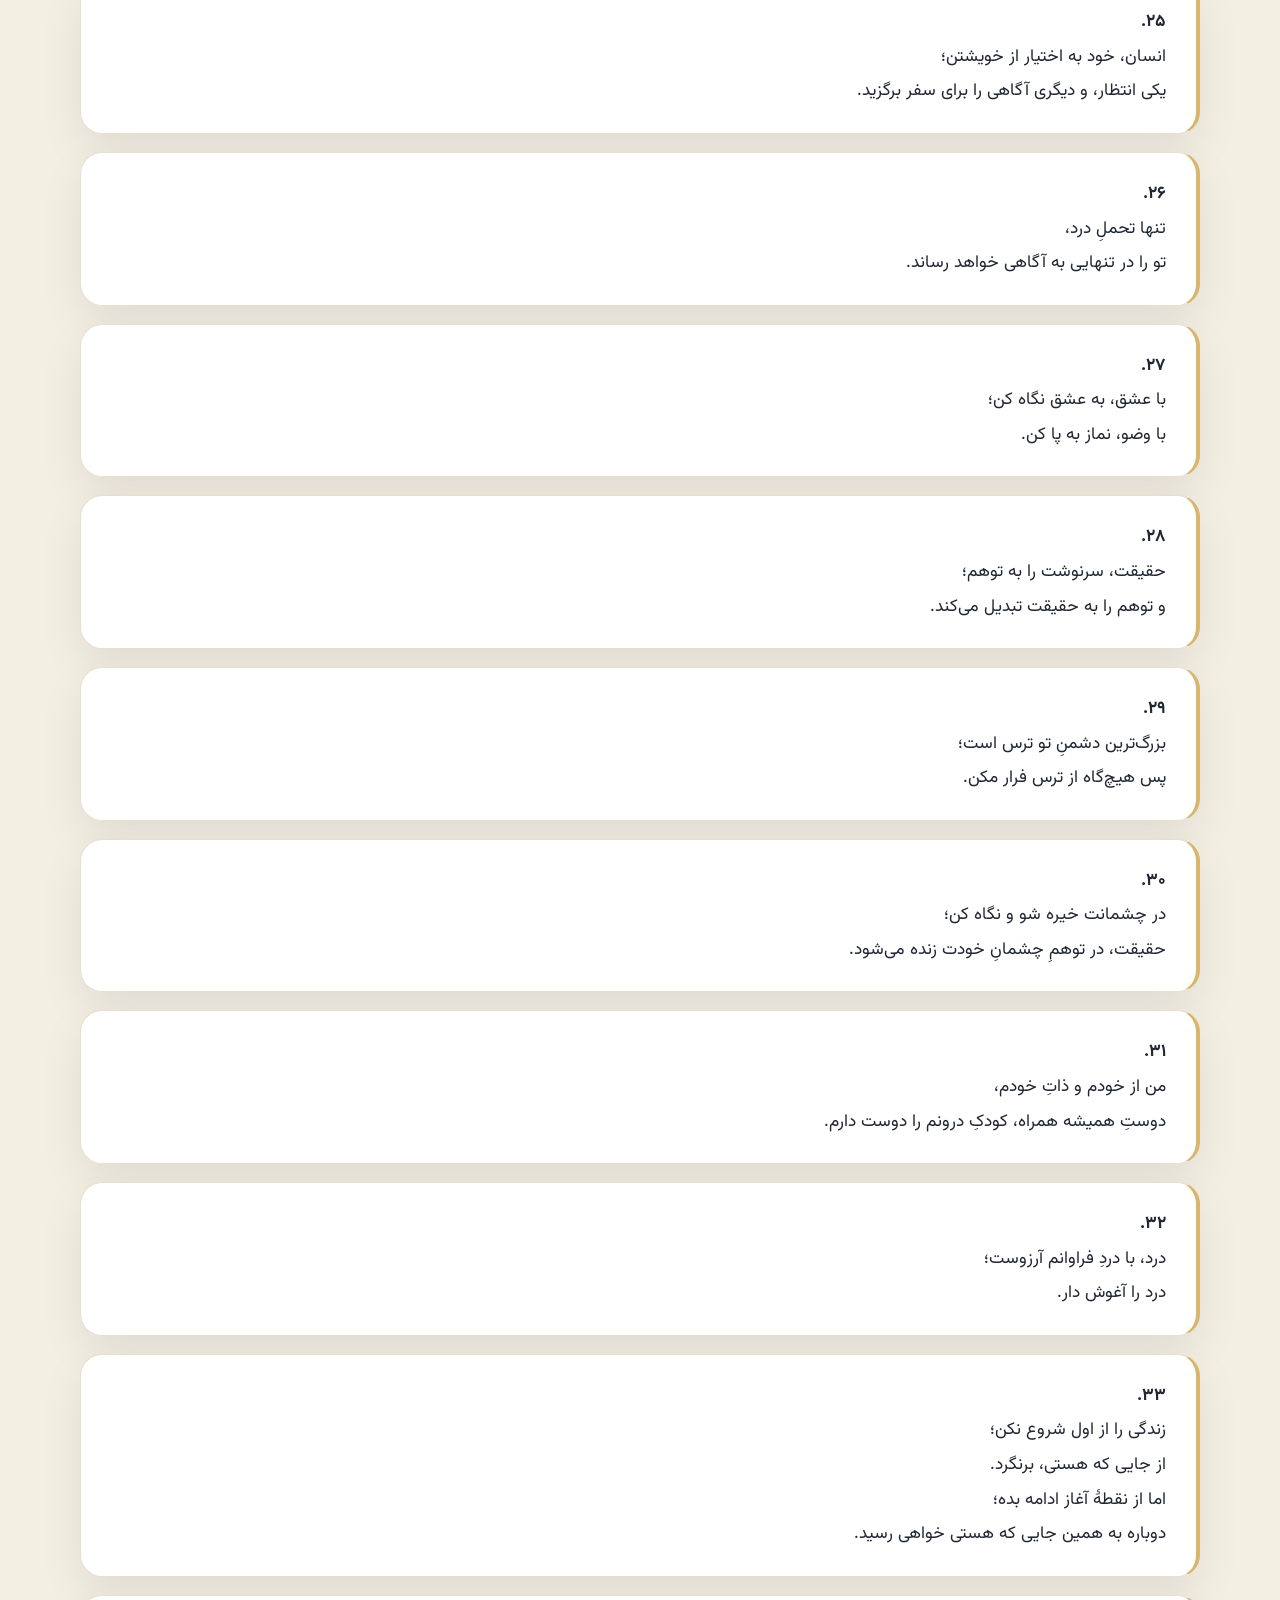
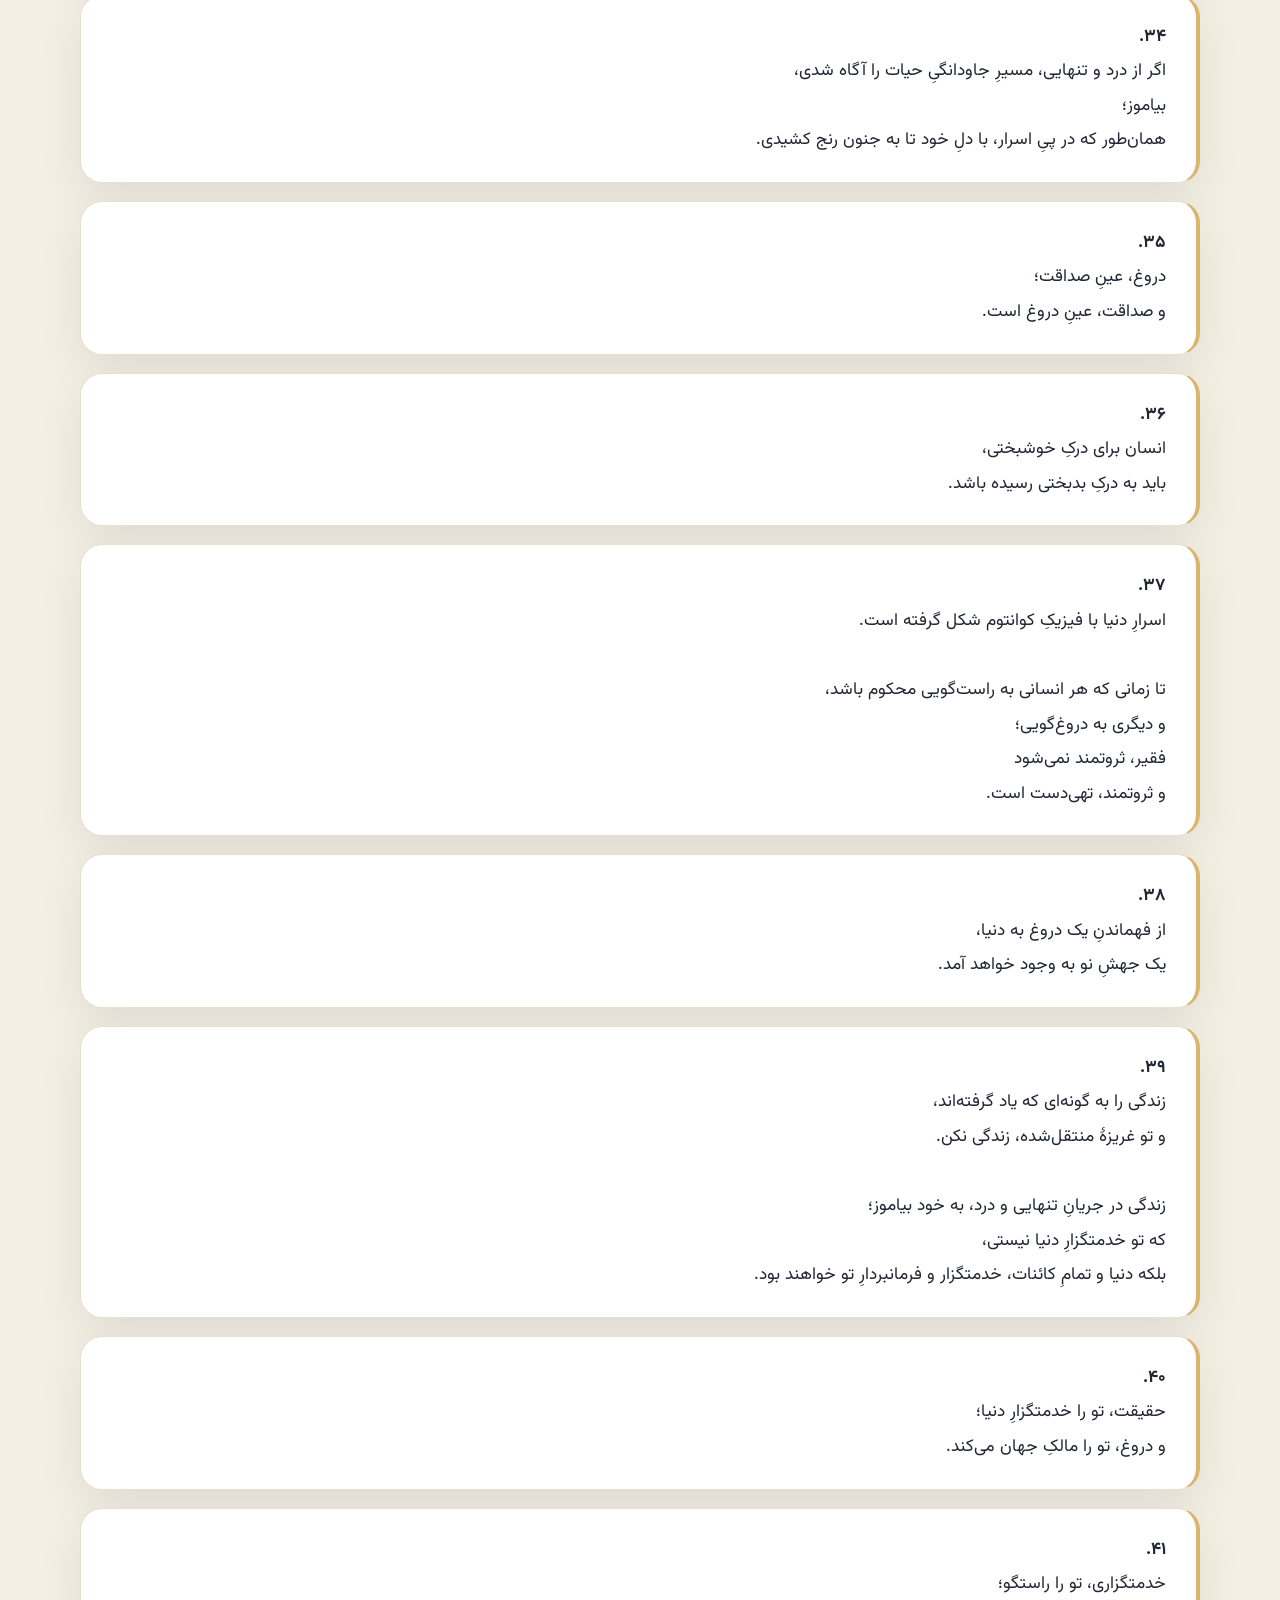
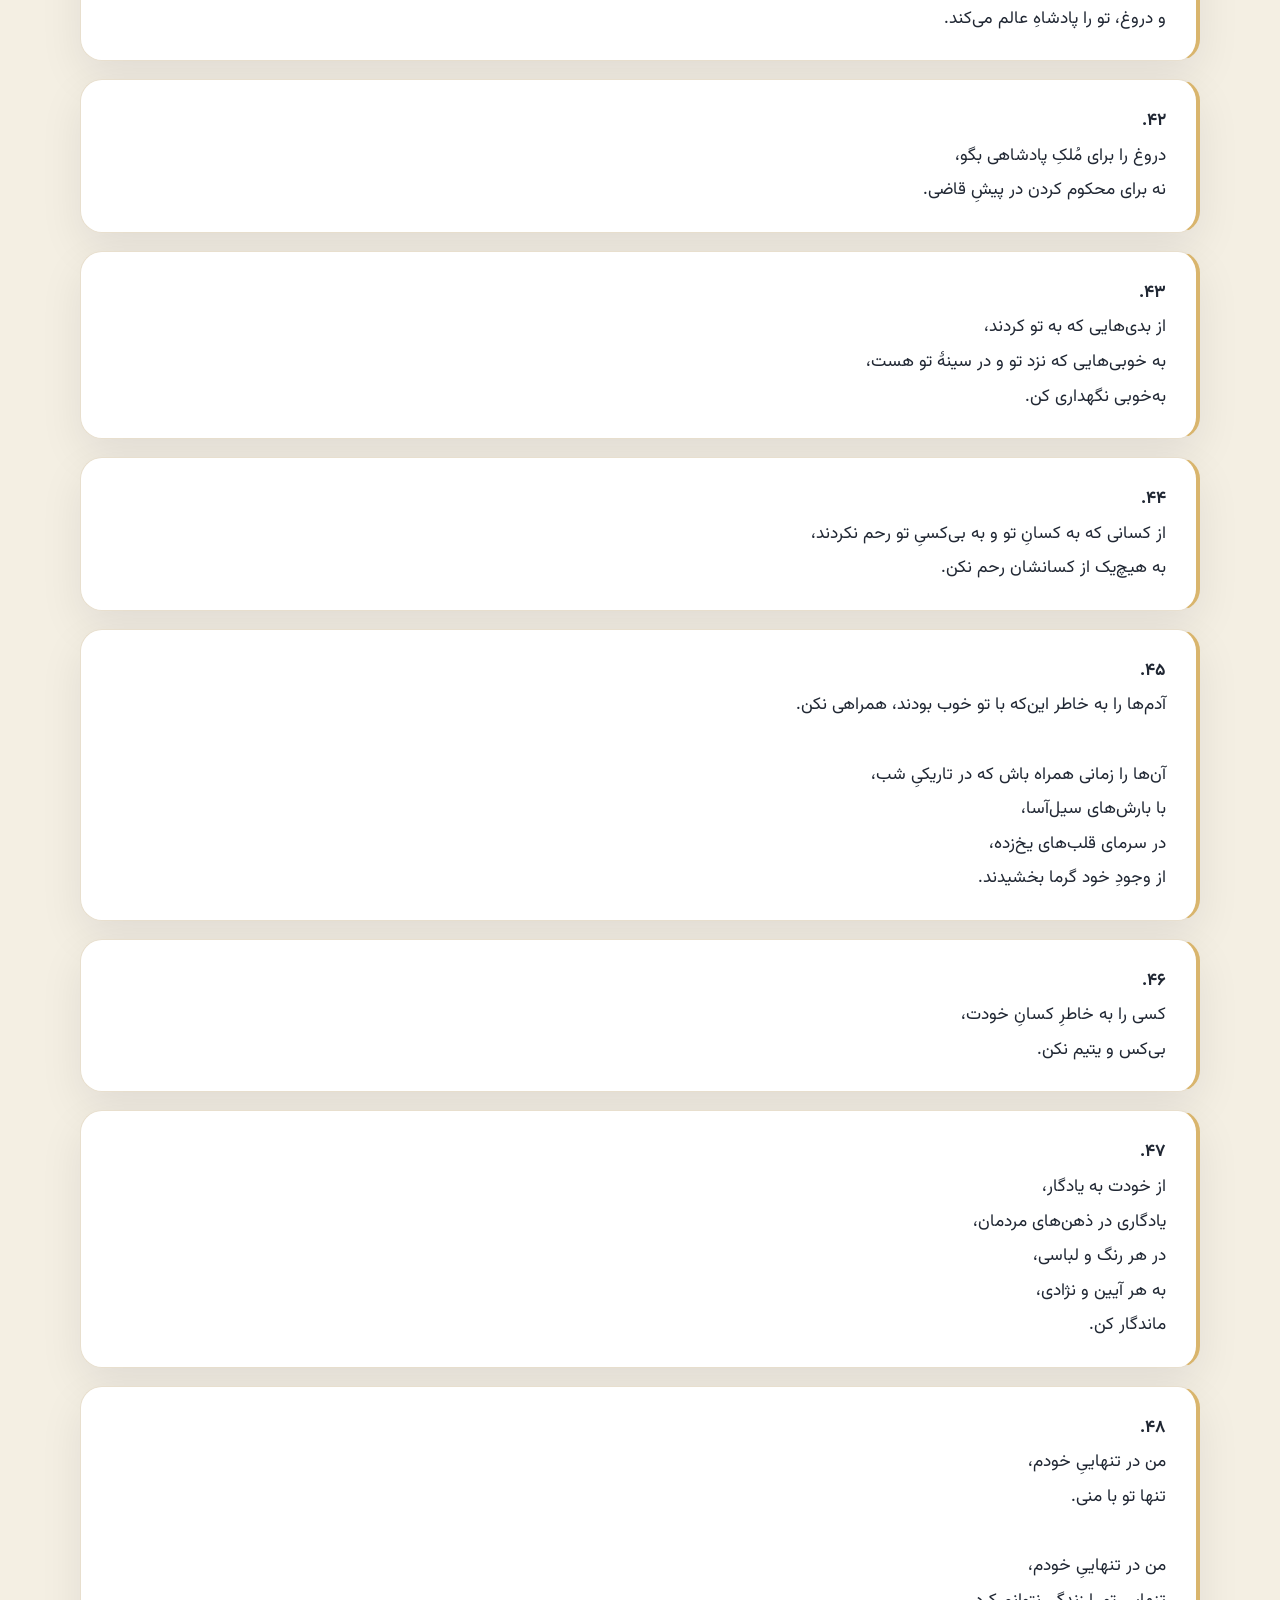
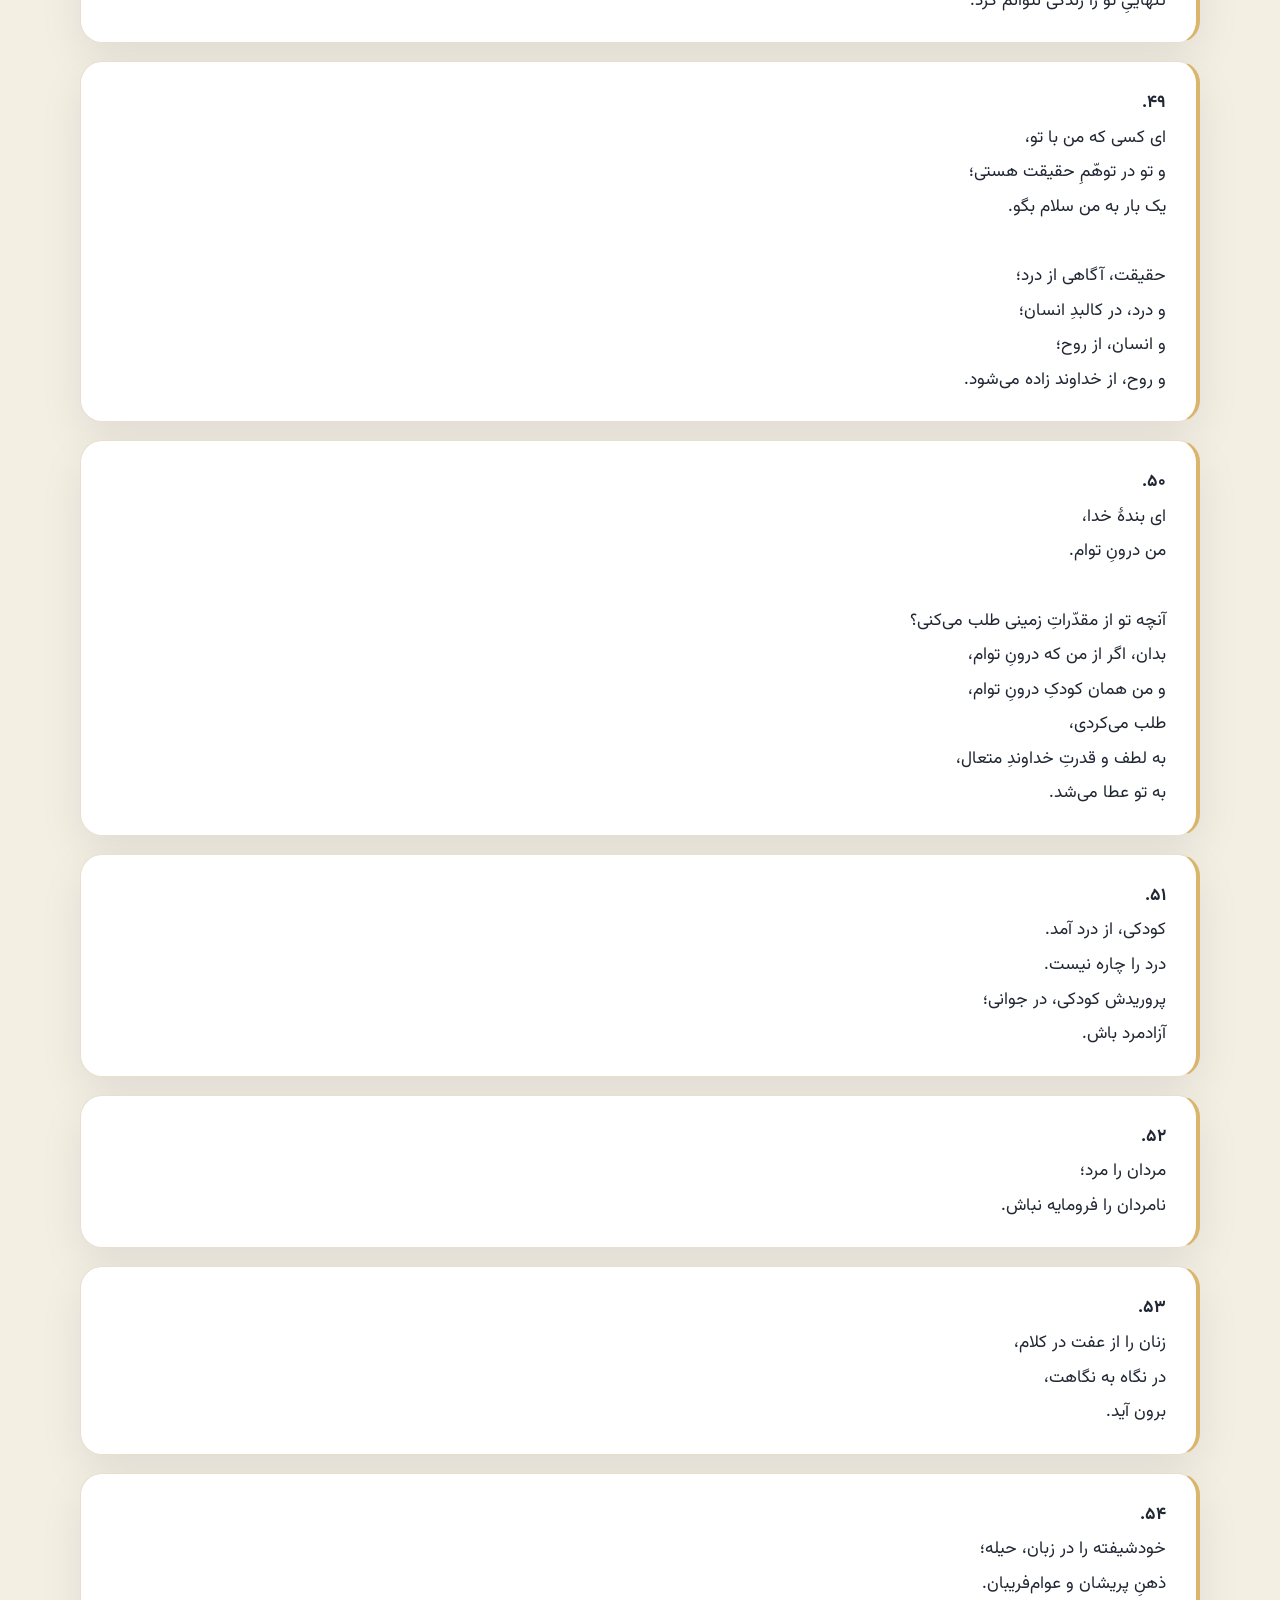
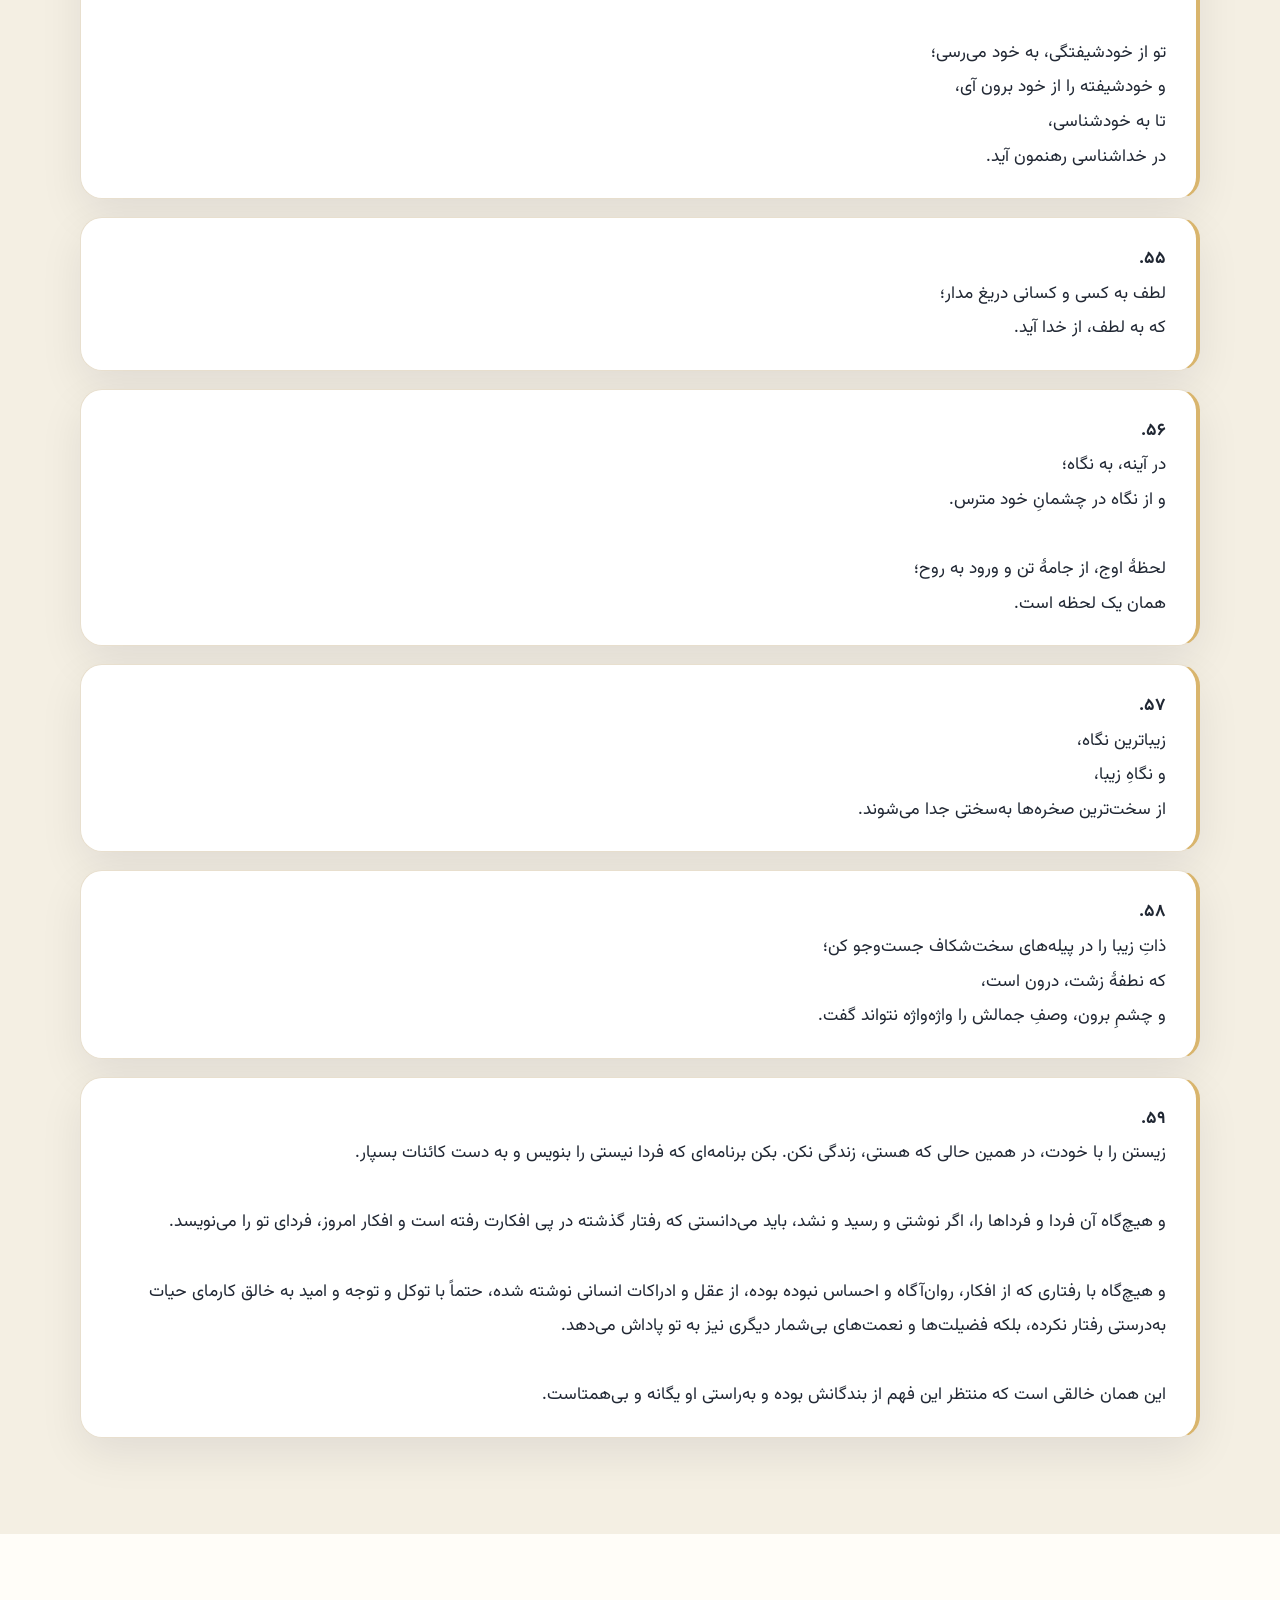
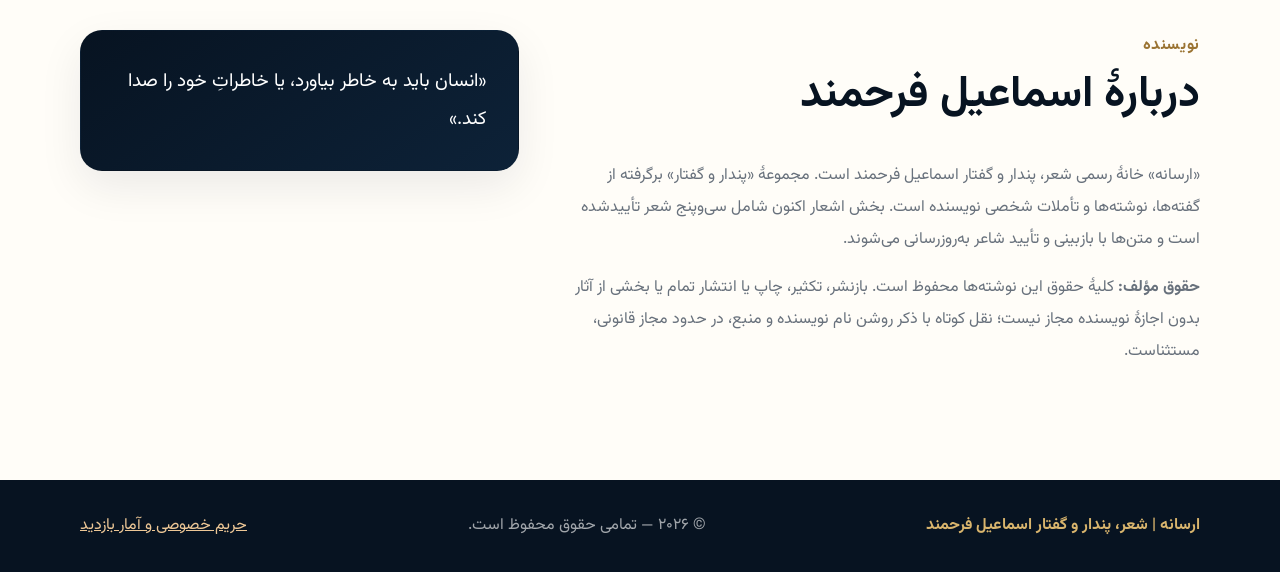
==== commit 127baa54: "Improve Arsaneh homepage search identity and crawlable collection links" ====
--- a/index.html
+++ b/index.html
@@ -4,22 +4,23 @@
   <meta charset="utf-8">
   <meta name="viewport" content="width=device-width, initial-scale=1">
   <meta name="theme-color" content="#071321">
-  <meta name="description" content="ارسانه، دیوان مصور اشعار و پندار و گفتار اسماعیل فرحمند؛ مجموعه شعر فارسی، اشعار عاشقانه و ادبیات معاصر. برای جست‌وجوی نام ارسانه یا افسانه از این صفحه دیدن کنید.">
+  <meta name="description" content="ارسانه، خانهٔ پندار و گفتار و دیوان اشعار اسماعیل فرحمند؛ مطالعهٔ ۳۵ شعر فارسی، ۵۹ پند و گفتار و ده فصل داستان من شیطان نیستم.">
   <meta name="author" content="اسماعیل فرحمند"><meta name="keywords" content="ارسانه, افسانه, دیوان ارسانه, اشعار اسماعیل فرحمند, اسماعیل فرحمند, شعر فارسی, پندار و گفتار">
   <meta name="robots" content="index,follow,max-image-preview:large">
   <meta property="og:locale" content="fa_IR">
+  <meta property="og:site_name" content="ارسانه">
   <meta property="og:type" content="website">
-  <meta property="og:title" content="ارسانه | شعر، پندار و گفتار اسماعیل فرحمند">
-  <meta property="og:description" content="ارسانه؛ شعر، پندار و گفتار اسماعیل فرحمند">
+  <meta property="og:title" content="ارسانه | خانهٔ پندار و گفتار و دیوان اشعار اسماعیل فرحمند">
+  <meta property="og:description" content="ارسانه؛ ۳۵ شعر، ۵۹ پند و گفتار و ده فصل داستان من شیطان نیستم، آثار اسماعیل فرحمند.">
   <meta property="og:url" content="https://esmaeilfarahmandp-sys.github.io/">
   <link rel="canonical" href="https://esmaeilfarahmandp-sys.github.io/">
-  <title>ارسانه | شعر، پندار و گفتار اسماعیل فرحمند</title>
+  <title>ارسانه | خانهٔ پندار و گفتار و دیوان اشعار اسماعیل فرحمند</title>
   <link rel="stylesheet" href="style.css">
 
   <link rel="alternate" href="https://esmaeilfarahmandp-sys.github.io/sayings-text.html" title="متن کامل پندارنامه و گفتارها" type="text/html">
   <link rel="alternate" href="https://esmaeilfarahmandp-sys.github.io/poems-text.html" title="متن کامل اشعار ارسانه" type="text/html">
   <meta property="og:image:alt" content="دیوان شعر و پندار و گفتار اسماعیل فرحمند">
-  <script type="application/ld+json">{"@context":"https://schema.org","@graph":[{"@type":"WebSite","@id":"https://esmaeilfarahmandp-sys.github.io/#website","name":"ارسانه","alternateName":["Arsaneh","اسماعیل فرحمند","دیوان ارسانه"],"url":"https://esmaeilfarahmandp-sys.github.io/","inLanguage":"fa-IR","publisher":{"@id":"https://esmaeilfarahmandp-sys.github.io/#author"}},{"@type":"Person","@id":"https://esmaeilfarahmandp-sys.github.io/#author","name":"اسماعیل فرحمند","alternateName":"Esmaeil Farahmand","url":"https://esmaeilfarahmandp-sys.github.io/"},{"@type":"CollectionPage","@id":"https://esmaeilfarahmandp-sys.github.io/#home","name":"ارسانه | دیوان اشعار و پندارنامه","url":"https://esmaeilfarahmandp-sys.github.io/","isPartOf":{"@id":"https://esmaeilfarahmandp-sys.github.io/#website"},"about":{"@id":"https://esmaeilfarahmandp-sys.github.io/#author"},"inLanguage":"fa-IR"}]}</script>
+  <script type="application/ld+json">{"@context":"https://schema.org","@graph":[{"@type":"WebSite","@id":"https://esmaeilfarahmandp-sys.github.io/#website","name":"ارسانه","alternateName":["Arsaneh","دیوان ارسانه","خانهٔ پندار و گفتار ارسانه"],"url":"https://esmaeilfarahmandp-sys.github.io/","inLanguage":"fa-IR","publisher":{"@id":"https://esmaeilfarahmandp-sys.github.io/#author"},"description":"ارسانه؛ خانهٔ پندار و گفتار و دیوان اشعار اسماعیل فرحمند."},{"@type":"Person","@id":"https://esmaeilfarahmandp-sys.github.io/#author","name":"اسماعیل فرحمند","alternateName":"Esmaeil Farahmand","url":"https://esmaeilfarahmandp-sys.github.io/"},{"@type":"CollectionPage","@id":"https://esmaeilfarahmandp-sys.github.io/#home","name":"ارسانه | خانهٔ پندار و گفتار و دیوان اشعار","url":"https://esmaeilfarahmandp-sys.github.io/","isPartOf":{"@id":"https://esmaeilfarahmandp-sys.github.io/#website"},"about":{"@id":"https://esmaeilfarahmandp-sys.github.io/#author"},"inLanguage":"fa-IR","description":"۳۵ شعر، ۵۹ پند و گفتار و ده فصل نخست داستان من شیطان نیستم."}]}</script>
 <link rel="alternate" type="application/rss+xml" title="تازه‌های ارسانه" href="feed.xml">
 <script src="assets/arsaneh-analytics.js" defer></script>
 </head>
@@ -39,10 +40,11 @@
     </nav>
 
     <section class="hero-content wrap" aria-labelledby="site-title">
-      <p class="eyebrow">خانهٔ شعر، پندار و گفتار</p>
+      <p class="eyebrow">خانهٔ پندار و گفتار، شعر و داستان</p>
       <h1 id="site-title">ارسانه</h1>
-      <h2>شعر، پندار و گفتار اسماعیل فرحمند</h2>
+      <h2>خانهٔ پندار و گفتار و دیوان اشعار اسماعیل فرحمند</h2>
       <p class="author">اسماعیل فرحمند</p>
+      <p class="search-alias">در ارسانه می‌توانید <a href="poems-text.html">متن کامل ۳۵ شعر فارسی</a>، <a href="sayings-text.html">۵۹ پند و گفتار در پندارنامه</a> و <a href="book-reader.html">ده فصل داستان «من شیطان نیستم»</a> را بخوانید.</p>
       <blockquote>«انسان باید به خاطر بیاورد، یا خاطراتِ خود را صدا کند.»</blockquote>
       <p class="search-alias" style="font-size:.9rem;opacity:.78">نام این مجموعه «ارسانه» است؛ برای کسانی که آن را «افسانه» جست‌وجو می‌کنند نیز این صفحه راهنمای دسترسی به دیوان است.</p>
       <div class="hero-actions">
@@ -56,8 +58,8 @@
     <section id="sayings" class="section wrap" aria-labelledby="sayings-title">
       <div class="section-head">
         <span>مجموعهٔ کامل</span>
-        <h2 id="sayings-title">پندار و گفتار</h2>
-        <p>این مجموعه برگرفته از گفته‌ها، نوشته‌ها و تأملات شخصی اسماعیل فرحمند و بیان ادبی اندیشه‌های اوست.</p>
+        <h2 id="sayings-title">خانهٔ پندار و گفتار</h2>
+        <p>پندارنامه و گفتارهای ارسانه شامل ۵۹ پند از گفته‌ها، نوشته‌ها و تأملات ادبی و شخصی اسماعیل فرحمند است؛ متن کامل برای مطالعه و جست‌وجو در دسترس است.</p>
       </div>
       <p><a class="button" href="sayings-book.html">ورق زدن کتاب پندار و گفتار</a></p>
       <p><a href="sayings-text.html">متن کامل ۵۹ پند برای مطالعه و جست‌وجو</a></p>
